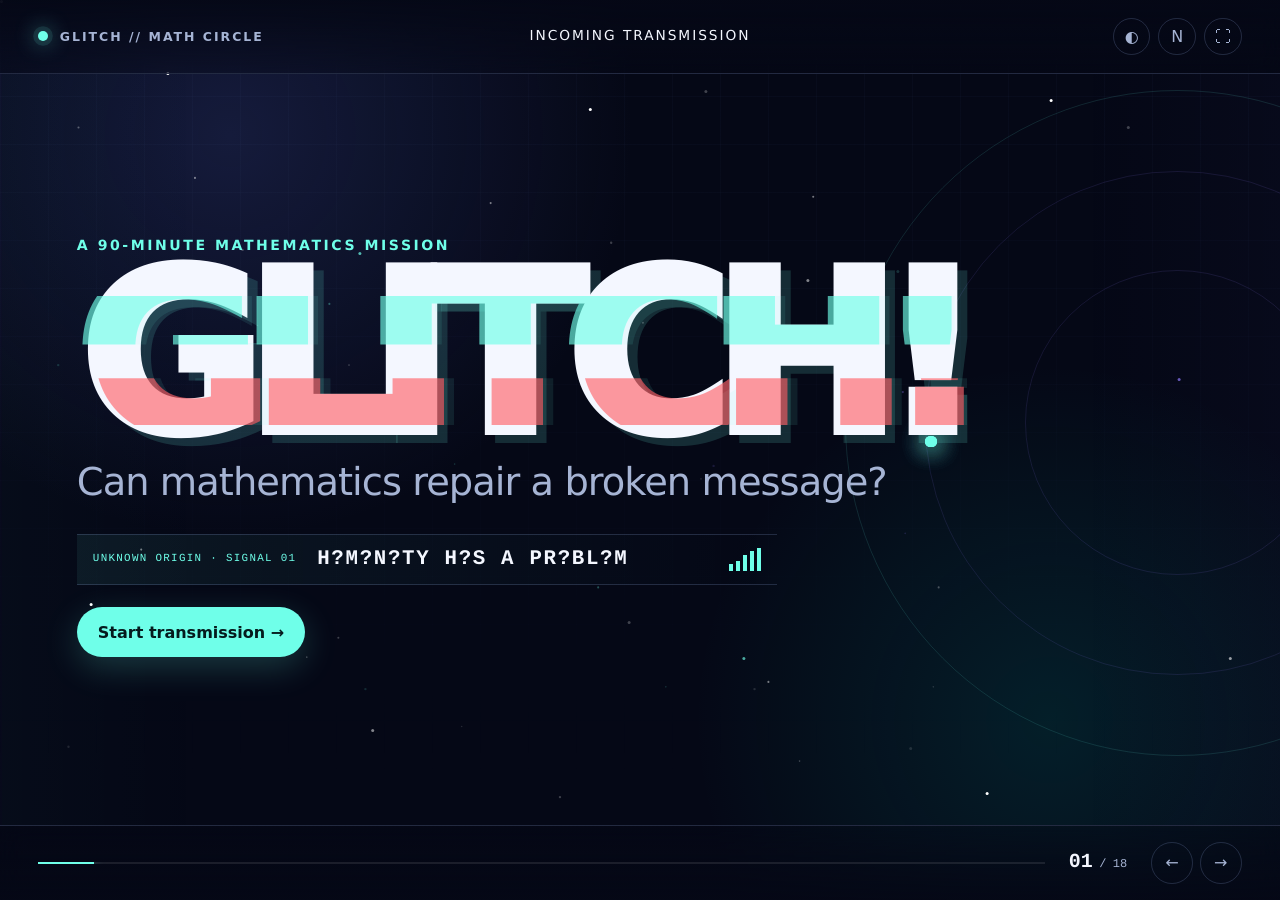
==== index.html @ 98a1bf52 "Add interactive GLITCH math circle slide deck" ====
<!doctype html>
<html lang="en">
<head>
  <meta charset="utf-8">
  <meta name="viewport" content="width=device-width, initial-scale=1, viewport-fit=cover">
  <meta name="theme-color" content="#050816">
  <title>GLITCH! — A Math Circle Mission</title>
  <link rel="stylesheet" href="styles.css">
</head>
<body data-visuals="1">
  <div class="ambient" aria-hidden="true"><span></span><span></span><span></span></div>

  <header class="deck-chrome" aria-label="Presentation controls">
    <button class="brand-mark" data-action="go-home" aria-label="Go to first slide">
      <span class="signal-dot"></span>
      <span>GLITCH // MATH CIRCLE</span>
    </button>
    <div class="chapter-label" id="chapterLabel">Incoming transmission</div>
    <div class="header-actions">
      <button class="icon-button" data-action="toggle-display-panel" title="Display controls (D)" aria-label="Toggle display controls" aria-expanded="false">◐</button>
      <button class="icon-button" data-action="toggle-notes" title="Facilitator notes (N)" aria-label="Toggle facilitator notes">N</button>
      <button class="icon-button" data-action="fullscreen" title="Fullscreen (F)" aria-label="Enter fullscreen">⛶</button>
    </div>
  </header>

  <main class="deck" id="deck">
    <section class="slide active title-slide" data-chapter="Incoming transmission" data-notes="Welcome students without naming parity or coding theory. Let the room settle, then press Start transmission. Ask: What do you notice? What do you wonder?">
      <div class="slide-inner hero-layout">
        <p class="eyebrow">A 90-minute mathematics mission</p>
        <h1 class="glitch-title" data-text="GLITCH!" aria-label="GLITCH!">GLITCH!</h1>
        <p class="hero-subtitle">Can mathematics repair a broken message?</p>
        <div class="transmission-window" aria-live="polite">
          <span class="transmission-label">UNKNOWN ORIGIN · SIGNAL 01</span>
          <strong id="heroTransmission">H?M?N?TY H?S A PR?BL?M</strong>
          <span class="signal-strength"><i></i><i></i><i></i><i></i><i></i></span>
        </div>
        <button class="primary-button" data-action="stabilize">Start transmission <span>→</span></button>
      </div>
      <div class="hero-orbit" aria-hidden="true"><i></i><i></i><i></i></div>
    </section>

    <section class="slide" data-chapter="The glitch" data-notes="Read the question slowly. Establish the rules: no retransmission, exactly one piece changes, and the receiver knows the system in advance. Take a few spontaneous ideas, but do not evaluate them yet.">
      <div class="slide-inner question-layout">
        <p class="eyebrow alarm">One piece will change</p>
        <h2>Can the receiver recover the original—without asking again?</h2>
        <div class="bit-channel" id="openingChannel" aria-label="Animated binary transmission">
          <span>1</span><span>0</span><span>1</span><span>1</span><span>0</span><span>0</span><span>1</span><span>0</span>
        </div>
        <div class="constraint-line">
          <span>No second message.</span>
          <span>Exactly one glitch.</span>
          <span>You design the rules.</span>
        </div>
      </div>
      <figure class="story-figure signal-story" aria-hidden="true"><span>📡</span><i></i><b>⚡</b><i></i><span>🛰️</span></figure>
    </section>

    <section class="slide" data-chapter="The impossible trick" data-notes="Act out the card trick live if you have physical cards. The digital board is a backup and a repeatable demo. Students may randomize the 5×5 core or build their own pattern by flipping as many core cards as they like. Then add the mysterious border, turn away, let a student flip exactly one square, and reveal.">
      <div class="slide-inner demo-layout">
        <div class="slide-copy">
          <p class="eyebrow">Impossible mind-reading</p>
          <h2>Flip one card. I’ll find it.</h2>
          <p class="lead">Randomize the pattern—or build your own by flipping any cards. Then I add a border before one final sabotage.</p>
          <div class="action-stack">
            <button class="secondary-button" data-action="parity-randomize">1 · Random pattern</button>
            <button class="secondary-button" data-action="parity-border">2 · Add my “decoration”</button>
            <button class="primary-button" data-action="parity-reveal">3 · Find the flipped card</button>
          </div>
          <p class="microcopy" id="parityStatus" aria-live="polite">Randomize—or click any of the 25 core cards to make your own pattern.</p>
        </div>
        <div class="board-shell">
          <div class="parity-grid" id="parityGrid" role="grid" aria-label="Interactive six by six card grid"></div>
          <div class="board-legend"><span><i class="legend-core"></i> chosen cards</span><span><i class="legend-check"></i> added cards</span></div>
        </div>
      </div>
    </section>

    <section class="slide" data-chapter="Steal the secret" data-notes="Give teams miniature grids and coins/cards. Start with 60 seconds of silence, then permit discussion. Do not explain the invariant. Use hints only if the room is stuck; reveal them one at a time.">
      <div class="slide-inner mission-layout">
        <p class="eyebrow mission">Team mission</p>
        <h2>You have seven minutes to steal my secret.</h2>
        <div class="mission-body">
          <div class="timer-block">
            <div class="mission-timer" id="secretTimer" data-duration="420">07:00</div>
            <div class="timer-controls">
              <button data-action="timer-toggle" data-target="secretTimer">Start / pause</button>
              <button data-action="timer-reset" data-target="secretTimer">Reset</button>
            </div>
          </div>
          <div class="mission-brief">
            <p class="silent-rule"><strong>First 60 seconds:</strong> nobody speaks.</p>
            <p>Your goal is not to perform the trick. Your goal is to explain why it must work.</p>
            <div class="hint-ladder">
              <button data-action="reveal-hint" data-hint="hint1">Hint 01</button>
              <p id="hint1" hidden>Count something that has only two possible states.</p>
              <button data-action="reveal-hint" data-hint="hint2">Hint 02</button>
              <p id="hint2" hidden>Inspect whole rows and whole columns.</p>
              <button data-action="reveal-hint" data-hint="hint3">Hint 03</button>
              <p id="hint3" hidden>What changes when exactly one card flips?</p>
            </div>
          </div>
        </div>
      </div>
    </section>

    <section class="slide" data-chapter="The reveal" data-notes="Invite a student to state the rule before revealing the name. Click the center diagram, then reveal the word PARITY. Emphasize: the extra squares looked useless, but they turned one invisible mistake into two visible alarms.">
      <div class="slide-inner reveal-layout">
        <p class="eyebrow">The intersection gives it away</p>
        <h2>One flipped square trips exactly two alarms.</h2>
        <button class="cross-diagram" data-action="pulse-cross" aria-label="Animate the bad row and column">
          <span class="cross-row"></span><span class="cross-column"></span><strong>✕</strong>
        </button>
        <div class="reveal-logic">
          <span>Every line begins <b>even</b></span>
          <span class="logic-arrow">→</span>
          <span>one flip makes one row + one column <b>odd</b></span>
          <span class="logic-arrow">→</span>
          <span>their intersection is the glitch</span>
        </div>
        <button class="name-reveal" data-action="reveal-parity"><span>Mathematicians call this…</span><strong id="parityWord">?</strong></button>
      </div>
    </section>

    <section class="slide" data-chapter="Alien rescue" data-notes="Teams should identify the odd row and column, select their intersection, and repair it. Reward explanations. After a successful repair, connect the digital result to the physical card trick—but avoid expanding into formal vocabulary yet.">
      <div class="slide-inner demo-layout alien-layout">
        <div class="slide-copy">
          <p class="eyebrow mission">Alien transmission rescue</p>
          <h2>One pixel is wrong. Repair the picture.</h2>
          <p class="lead">The pale border contains checking pixels. Select the damaged square, then attempt the repair.</p>
          <div class="action-stack horizontal-actions">
            <button class="secondary-button" data-action="alien-new">New glitch</button>
            <button class="primary-button" data-action="alien-repair">Repair selected</button>
          </div>
          <p class="microcopy" id="alienStatus" aria-live="polite">Find the line checks that have changed.</p>
          <div class="decoded-message" id="alienDecoded" hidden><span>👽</span><strong>HELLO, HUMANS.</strong></div>
        </div>
        <div class="board-shell alien-shell">
          <div class="parity-grid alien-grid" id="alienGrid" role="grid" aria-label="Corrupted alien pixel picture"></div>
          <span class="channel-stamp">CHANNEL: EARTH–? / CHECKS ACTIVE</span>
        </div>
      </div>
      <figure class="story-figure alien-story" aria-hidden="true"><span>🛸</span><i>· · ·</i><strong>👽</strong></figure>
    </section>

    <section class="slide" data-chapter="System limits" data-notes="Create two errors several times. Ask what the check information can prove. Students should discover that the method may detect something happened but cannot always identify the two original squares. The key word here is guarantee.">
      <div class="slide-inner demo-layout two-glitch-layout">
        <div class="slide-copy">
          <p class="eyebrow alarm">Twist: two glitches</p>
          <h2>Can the same system always repair both?</h2>
          <p class="lead">Corrupt two squares. Then ask the checks what they know—and what they cannot know.</p>
          <div class="action-stack horizontal-actions">
            <button class="secondary-button" data-action="double-corrupt">Corrupt two</button>
            <button class="primary-button" data-action="double-analyze">Analyze checks</button>
          </div>
          <p class="microcopy" id="doubleStatus" aria-live="polite">Run the experiment more than once.</p>
          <div class="guarantee-question">What can our method <em>guarantee</em>?</div>
        </div>
        <div class="board-shell">
          <div class="parity-grid" id="doubleGrid" role="grid" aria-label="Six by six board with two errors"></div>
        </div>
      </div>
    </section>

    <section class="slide" data-chapter="New mission" data-notes="Introduce four NASA commands. Clarify that each command may use any row of red/blue cards, and another team flips exactly one card after sending. The receiver sees only the damaged row.">
      <div class="slide-inner command-layout">
        <p class="eyebrow">NASA needs only four commands</p>
        <h2>Invent messages that survive one sabotage.</h2>
        <div class="command-signal">
          <div><span>🚀</span><strong>LAUNCH</strong><code>?????</code></div>
          <div><span>🏠</span><strong>RETURN</strong><code>?????</code></div>
          <div><span>⛽</span><strong>REFUEL</strong><code>?????</code></div>
          <div><span>🛑</span><strong>STOP</strong><code>?????</code></div>
        </div>
        <p class="command-rule"><span class="goblin">☄</span> The Chaos Goblin flips exactly one card after every send.</p>
      </div>
    </section>

    <section class="slide" data-chapter="Engineering challenge" data-notes="Give teams plenty of cards first so repetition can emerge naturally. Celebrate majority voting as a real code. Ask the Skeptic to find ambiguities. Only after a working design exists should you announce that every extra card costs money.">
      <div class="slide-inner mission-layout">
        <p class="eyebrow mission">Build a language that heals itself</p>
        <h2>The receiver must always know the intended command.</h2>
        <div class="mission-body chaos-brief">
          <div class="timer-block">
            <div class="mission-timer" id="buildTimer" data-duration="900">15:00</div>
            <div class="timer-controls">
              <button data-action="timer-toggle" data-target="buildTimer">Start / pause</button>
              <button data-action="timer-reset" data-target="buildTimer">Reset</button>
            </div>
          </div>
          <ol class="big-rules">
            <li>Create four legal messages.</li>
            <li>Let a rival flip one card.</li>
            <li>Prove the receiver can still decode.</li>
          </ol>
        </div>
        <div class="role-strip" aria-label="Suggested team roles"><span>Detective</span><span>Engineer</span><span>Skeptic</span><span>Saboteur</span><span>Spokesperson</span></div>
      </div>
      <figure class="story-figure goblin-story" aria-hidden="true"><span>☄️</span><strong>CHAOS<br>INBOUND</strong></figure>
    </section>

    <section class="slide" data-chapter="Code laboratory" data-notes="Round 2: each extra card costs $1 million. Teams enter four six-bit messages and press Stress-test. The lab tries every one-bit corruption and checks for ambiguity. Use Load a working sample only if teams need a foothold.">
      <div class="slide-inner lab-layout">
        <div class="lab-heading">
          <div><p class="eyebrow cost">Engineering round 2 · $1M per card</p><h2>Can four commands fit in six cards?</h2></div>
          <div class="length-indicator"><strong>6</strong><span>cards / message</span></div>
        </div>
        <div class="code-lab" data-length="6" data-preset="000000,111000,100110,011111">
          <div class="codebook-inputs">
            <label><span>🚀</span><input inputmode="numeric" maxlength="6" value="000000" aria-label="Launch code"></label>
            <label><span>🏠</span><input inputmode="numeric" maxlength="6" value="111000" aria-label="Return code"></label>
            <label><span>⛽</span><input inputmode="numeric" maxlength="6" value="100110" aria-label="Refuel code"></label>
            <label><span>🛑</span><input inputmode="numeric" maxlength="6" value="011111" aria-label="Stop code"></label>
          </div>
          <div class="lab-console">
            <div class="console-screen" aria-live="polite"><span class="console-kicker">CHAOS GOBLIN STRESS TEST</span><strong class="lab-result">Ready to attack every position.</strong><p class="lab-detail">Four commands × six possible flips.</p></div>
            <div class="lab-actions"><button class="secondary-button" data-action="clear-lab">Clear</button><button class="primary-button" data-action="test-lab">Stress-test all glitches</button></div>
          </div>
        </div>
      </div>
    </section>

    <section class="slide" data-chapter="Boss round" data-notes="Announce the five-card boss round as a genuine research problem. Let students use the lab, but ask for an explanation, not just a green result. Hold the reveal for at least several minutes.">
      <div class="slide-inner lab-layout boss-lab-layout">
        <div class="lab-heading">
          <div><p class="eyebrow boss">Boss round</p><h2>Can it be done with only five cards?</h2></div>
          <div class="mission-timer compact-timer" id="bossTimer" data-duration="480">08:00</div>
        </div>
        <div class="code-lab" data-length="5" data-preset="00000,11100,10011,01111">
          <div class="codebook-inputs">
            <label><span>A</span><input inputmode="numeric" maxlength="5" placeholder="?????" aria-label="Code A"></label>
            <label><span>B</span><input inputmode="numeric" maxlength="5" placeholder="?????" aria-label="Code B"></label>
            <label><span>C</span><input inputmode="numeric" maxlength="5" placeholder="?????" aria-label="Code C"></label>
            <label><span>D</span><input inputmode="numeric" maxlength="5" placeholder="?????" aria-label="Code D"></label>
          </div>
          <div class="lab-console">
            <div class="console-screen" aria-live="polite"><span class="console-kicker">FIVE-CARD CODE LAB</span><strong class="lab-result">No codebook loaded.</strong><p class="lab-detail">The Skeptic should attack every position.</p></div>
            <div class="lab-actions wrap-actions">
              <button class="secondary-button" data-action="timer-toggle" data-target="bossTimer">Start / pause</button>
              <button class="secondary-button" data-action="reveal-preset">Reveal one solution</button>
              <button class="primary-button" data-action="test-lab">Stress-test</button>
            </div>
          </div>
        </div>
      </div>
    </section>

    <section class="slide" data-chapter="Sabotage tournament" data-notes="Pair teams. Round roles: sender, goblin, receiver, skeptic. Score one point for successful decoding and one point for a valid counterexample. If a team claims its code always works, the Skeptic must test all positions.">
      <div class="slide-inner tournament-layout">
        <p class="eyebrow alarm">Sabotage tournament</p>
        <h2>Attack the code. Reward proof, not speed.</h2>
        <div class="tournament-flow">
          <div><span>1</span><strong>SEND</strong><p>Choose a legal command.</p></div>
          <i>→</i>
          <div class="danger-step"><span>2</span><strong>FLIP</strong><p>The Goblin changes one card.</p></div>
          <i>→</i>
          <div><span>3</span><strong>DECODE</strong><p>Name the intended command.</p></div>
          <i>→</i>
          <div><span>4</span><strong>CHALLENGE</strong><p>The Skeptic demands a reason.</p></div>
        </div>
        <div class="score-line"><span>+1 successful decode</span><span>+1 genuine counterexample</span><span>Switch roles each round</span></div>
      </div>
    </section>

    <section class="slide" data-chapter="Invent a distance" data-notes="Ask: Forget what the strings mean—how would you measure how far apart they are? Take suggestions before interacting. Change either string. The deck highlights exactly the positions that disagree.">
      <div class="slide-inner distance-layout">
        <p class="eyebrow">Forget what the symbols mean</p>
        <h2>How far apart are two messages?</h2>
        <div class="distance-workbench">
          <label>Message 1 <input id="distanceA" inputmode="numeric" maxlength="8" value="101101"></label>
          <div class="bit-comparison" id="bitComparison" aria-live="polite"></div>
          <label>Message 2 <input id="distanceB" inputmode="numeric" maxlength="8" value="100001"></label>
        </div>
        <div class="distance-answer"><strong id="distanceValue">2</strong><span>positions disagree</span></div>
        <button class="name-reveal distance-name" data-action="reveal-distance"><span>Mathematicians call this…</span><strong id="distanceWord">?</strong></button>
      </div>
      <figure class="story-figure distance-story" aria-hidden="true"><span>◉</span><i>× ×</i><span>◉</span></figure>
    </section>

    <section class="slide" data-chapter="Safe separation" data-notes="Reveal the three cases in order. For distance 1, a glitch can turn one legal message into another. At distance 2, one damaged word can be one step from two legal words. At distance 3, the one-flip neighborhoods no longer overlap.">
      <div class="slide-inner separation-layout">
        <p class="eyebrow">Keep legal messages far apart</p>
        <h2>To repair one mistake, we need a gap of at least three.</h2>
        <div class="distance-cases">
          <button data-action="show-distance-case" data-case="1"><span>Distance 1</span><code>00000 ↔ 10000</code><strong>one flip becomes legal</strong></button>
          <button data-action="show-distance-case" data-case="2"><span>Distance 2</span><code>00000 → 10000 ← 11000</code><strong>the middle is ambiguous</strong></button>
          <button data-action="show-distance-case" data-case="3"><span>Distance 3</span><code>00000 · · · 11100</code><strong>one-error zones stay apart</strong></button>
        </div>
        <div class="separation-rule" id="separationRule">Select a case to test the gap.</div>
      </div>
    </section>

    <section class="slide" data-chapter="A five-card code" data-notes="This is the facilitator solution from the brief. Demonstrate nearest-message decoding: type a code with at most one error, then decode. Ask students to justify why the nearest legal message is unique.">
      <div class="slide-inner decoder-layout">
        <div class="solution-codebook">
          <p class="eyebrow boss">One five-card solution</p>
          <h2>The legal messages stay three or more apart.</h2>
          <div class="solution-rows">
            <div><span>A</span><code>00000</code></div><div><span>B</span><code>11100</code></div><div><span>C</span><code>10011</code></div><div><span>D</span><code>01111</code></div>
          </div>
        </div>
        <div class="decoder-console">
          <span class="console-kicker">RECEIVED SIGNAL</span>
          <input id="decoderInput" inputmode="numeric" maxlength="5" value="10111" aria-label="Received five-bit signal">
          <button class="primary-button" data-action="decode-signal">Find nearest legal message</button>
          <div class="decode-result" id="decodeResult" aria-live="polite">Waiting to decode…</div>
        </div>
      </div>
    </section>

    <section class="slide" data-chapter="Boss level" data-notes="Do not mention binary at first. Students may click the three sensor dots on each robot to design monitoring groups. A valid design gives each robot a different nonzero pattern. Test the design, then simulate failures. Reveal the 001–111 assignment only if needed.">
      <div class="slide-inner robot-layout">
        <div class="robot-heading">
          <div><p class="eyebrow boss">Boss level · 7 robots · 3 alarms</p><h2>Can three yes/no lights identify one failed robot?</h2></div>
          <div class="alarm-bank" aria-label="Alarm lights"><i data-alarm="0"></i><i data-alarm="1"></i><i data-alarm="2"></i></div>
        </div>
        <div class="robot-designer" id="robotDesigner" aria-label="Robot monitoring group designer"></div>
        <div class="robot-actions">
          <button class="secondary-button" data-action="robot-clear">Clear</button>
          <button class="secondary-button" data-action="robot-reveal">Reveal a design</button>
          <button class="secondary-button" data-action="robot-test">Test design</button>
          <button class="primary-button" data-action="robot-fail">Simulate a failure</button>
        </div>
        <p class="microcopy robot-status" id="robotStatus" aria-live="polite">Click the three sensor dots on each robot. Give every robot a unique nonzero pattern.</p>
      </div>
      <figure class="story-figure robot-story" aria-hidden="true"><span>🤖</span><i>001 → 111</i></figure>
    </section>

    <section class="slide" data-chapter="The real-world reveal" data-notes="The QR code uses high error correction and links only to the congratulatory sentence. Scan the clean code first, then click Damage it and scan again. Performance depends on camera and display; the damaged region has been kept modest. Ask why the code contains so many apparently extra squares.">
      <div class="slide-inner qr-layout">
        <div class="qr-copy">
          <p class="eyebrow mission">Final transmission</p>
          <h2>Real messages survive real damage.</h2>
          <p class="lead">Scan it. Then damage it—and try again.</p>
          <div class="horizontal-actions">
            <button class="secondary-button" data-action="qr-restore">Restore</button>
            <button class="primary-button" data-action="qr-damage">Damage it</button>
          </div>
          <p class="qr-status" id="qrStatus">Signal integrity: 100%</p>
        </div>
        <div class="qr-frame" id="qrFrame">
          <img src="glitch-qr.svg" alt="QR code encoding a congratulatory message">
          <div class="qr-damage" aria-hidden="true"><span></span><span></span><span></span></div>
          <div class="scan-line" aria-hidden="true"></div>
        </div>
      </div>
    </section>

    <section class="slide" data-chapter="Mission complete" data-notes="Return to the opening question. Invite one sentence from several teams before revealing the closing line. Exit ticket: name one system you built, one guarantee it made, and one limitation you found.">
      <div class="slide-inner finale-layout">
        <p class="eyebrow">Mission complete</p>
        <h2>Why would anyone deliberately add extra information?</h2>
        <button class="final-reveal" data-action="final-reveal"><span id="finalBefore">Reveal the answer</span><strong id="finalAnswer" hidden>Redundancy is what makes information survive an imperfect world.</strong></button>
        <div class="exit-ticket">
          <span>Exit signal</span>
          <p>Name one <b>system</b>, one <b>guarantee</b>, and one <b>limitation</b> you discovered.</p>
        </div>
      </div>
      <figure class="story-figure world-story" aria-hidden="true"><span>🌍</span><i></i><span>📡</span></figure>
    </section>
  </main>

  <aside class="notes-panel" id="notesPanel" aria-label="Facilitator notes" hidden>
    <div><span>FACILITATOR NOTE</span><button data-action="toggle-notes" aria-label="Close notes">×</button></div>
    <p id="notesText"></p>
  </aside>

  <aside class="display-panel" id="displayPanel" aria-label="Display controls" hidden>
    <div class="display-panel-heading"><span>DISPLAY</span><button data-action="toggle-display-panel" aria-label="Close display controls">×</button></div>
    <label class="visual-density-label" for="visualDensity"><span>Figures</span><output id="visualDensityValue" for="visualDensity">Current</output></label>
    <div class="visual-density-control"><span>Fewer</span><input id="visualDensity" type="range" min="0" max="2" value="1" step="1" aria-label="Amount of optional figures"><span>More</span></div>
    <button class="projector-toggle" id="projectorToggle" data-action="toggle-projector" aria-pressed="false"><i aria-hidden="true"></i><span>Flip colors for projector</span></button>
    <button class="display-reset" data-action="reset-display">Reset to current design</button>
    <p class="display-shortcuts">Shortcuts: <kbd>D</kbd> controls · <kbd>C</kbd> flip colors</p>
  </aside>

  <footer class="deck-footer">
    <div class="progress-track"><i id="progressBar"></i></div>
    <div class="slide-count"><strong id="slideNumber">01</strong><span>/</span><span id="slideTotal">18</span></div>
    <div class="nav-controls">
      <button data-action="prev" aria-label="Previous slide">←</button>
      <button data-action="next" aria-label="Next slide">→</button>
    </div>
  </footer>

  <script src="app.js" defer></script>
</body>
</html>
---- styles.css ----
:root {
  --ink: #f4f7ff;
  --muted: #a6b4d4;
  --deep: #050816;
  --panel: rgba(12, 20, 43, 0.82);
  --panel-solid: #0d1730;
  --line: rgba(140, 166, 219, 0.22);
  --cyan: #6fffe9;
  --cyan-dark: #123e43;
  --red: #ff646b;
  --yellow: #ffd166;
  --violet: #907bff;
  --green: #6fffa1;
  --shadow: 0 24px 80px rgba(0, 0, 0, 0.38);
  --slide-pad: clamp(5.5rem, 8vh, 8rem) clamp(2.25rem, 6vw, 7.5rem) clamp(5.8rem, 8.5vh, 8.5rem);
}

* { box-sizing: border-box; }

html, body { width: 100%; height: 100%; margin: 0; }

body {
  overflow: hidden;
  color: var(--ink);
  background:
    radial-gradient(circle at 18% 15%, rgba(63, 78, 160, 0.27), transparent 31%),
    radial-gradient(circle at 82% 80%, rgba(0, 195, 180, 0.12), transparent 28%),
    var(--deep);
  font-family: Inter, ui-sans-serif, system-ui, -apple-system, BlinkMacSystemFont, "Segoe UI", sans-serif;
  text-rendering: geometricPrecision;
}

body::before {
  content: "";
  position: fixed;
  inset: 0;
  pointer-events: none;
  background-image:
    linear-gradient(rgba(124, 151, 210, 0.04) 1px, transparent 1px),
    linear-gradient(90deg, rgba(124, 151, 210, 0.04) 1px, transparent 1px);
  background-size: 48px 48px;
  mask-image: linear-gradient(to bottom, black, transparent 88%);
}

button, input { font: inherit; }
button { color: inherit; }
button:focus-visible, input:focus-visible { outline: 3px solid var(--yellow); outline-offset: 4px; }

.ambient { position: fixed; inset: 0; overflow: hidden; pointer-events: none; }
.ambient::before, .ambient::after, .ambient span {
  content: "";
  position: absolute;
  width: 3px;
  height: 3px;
  border-radius: 50%;
  background: rgba(255, 255, 255, 0.7);
  box-shadow: 13vw 8vh white, 28vw 28vh rgba(111,255,233,.7), 46vw 12vh white, 63vw 31vh rgba(255,255,255,.5), 82vw 11vh white, 92vw 42vh rgba(144,123,255,.7), 7vw 67vh white, 29vw 81vh rgba(255,255,255,.5), 58vw 73vh rgba(111,255,233,.65), 77vw 88vh white, 96vw 73vh rgba(255,255,255,.6);
  animation: drift 22s linear infinite;
}
.ambient::after { left: 6vw; top: 14vh; opacity: .46; transform: scale(.7); animation-duration: 31s; }
.ambient span:nth-child(1) { left: 20vw; top: 36vh; opacity: .25; transform: scale(.55); animation-duration: 37s; }
.ambient span:nth-child(2) { left: 42vw; top: 2vh; opacity: .24; animation-delay: -9s; }
.ambient span:nth-child(3) { left: -18vw; top: 18vh; opacity: .22; transform: scale(.8); animation-duration: 27s; }
@keyframes drift { 50% { transform: translate3d(0, -18px, 0); } }

.deck-chrome {
  position: fixed;
  z-index: 50;
  top: 0;
  left: 0;
  width: 100%;
  min-height: 4.6rem;
  display: grid;
  grid-template-columns: 1fr auto 1fr;
  align-items: center;
  padding: 0 clamp(1.4rem, 3vw, 3rem);
  border-bottom: 1px solid var(--line);
  background: linear-gradient(to bottom, rgba(5, 8, 22, .94), rgba(5, 8, 22, .38));
  backdrop-filter: blur(12px);
}

.brand-mark, .icon-button, .nav-controls button, .timer-controls button {
  border: 0;
  background: transparent;
  cursor: pointer;
}

.brand-mark {
  justify-self: start;
  display: flex;
  align-items: center;
  gap: .72rem;
  padding: .6rem 0;
  color: var(--muted);
  font-weight: 800;
  font-size: .78rem;
  letter-spacing: .16em;
}

.signal-dot {
  width: .62rem;
  height: .62rem;
  border-radius: 50%;
  background: var(--cyan);
  box-shadow: 0 0 0 .3rem rgba(111,255,233,.1), 0 0 22px var(--cyan);
  animation: signalPulse 2s ease-in-out infinite;
}
@keyframes signalPulse { 50% { opacity: .42; box-shadow: 0 0 0 .15rem rgba(111,255,233,.06), 0 0 8px var(--cyan); } }

.chapter-label {
  justify-self: center;
  color: var(--ink);
  font-size: .86rem;
  letter-spacing: .14em;
  text-transform: uppercase;
}

.header-actions { justify-self: end; display: flex; gap: .5rem; }
.icon-button {
  width: 2.35rem;
  height: 2.35rem;
  border: 1px solid var(--line);
  border-radius: 50%;
  color: var(--muted);
  transition: .2s ease;
}
.icon-button:hover { color: var(--cyan); border-color: var(--cyan); }

.deck { position: relative; width: 100%; height: 100%; }

.slide {
  position: absolute;
  inset: 0;
  overflow: hidden;
  opacity: 0;
  visibility: hidden;
  transform: translateX(4%);
  transition: opacity .45s ease, transform .55s cubic-bezier(.22,.72,.21,1), visibility .45s;
  pointer-events: none;
}
.slide::after {
  content: "";
  position: absolute;
  inset: 4.65rem 0 4.7rem;
  pointer-events: none;
  border-left: 2px solid transparent;
  background: linear-gradient(90deg, rgba(111,255,233,.02), transparent 16%, transparent 84%, rgba(144,123,255,.025));
}
.slide.active { opacity: 1; visibility: visible; transform: translateX(0); pointer-events: auto; }
.slide.was-active { transform: translateX(-4%); }

.slide-inner {
  position: relative;
  z-index: 2;
  width: 100%;
  height: 100%;
  padding: var(--slide-pad);
}

.eyebrow {
  margin: 0 0 1rem;
  color: var(--cyan);
  font-size: clamp(.82rem, 1.1vw, 1.05rem);
  font-weight: 900;
  letter-spacing: .18em;
  text-transform: uppercase;
}
.eyebrow.alarm { color: var(--red); }
.eyebrow.mission { color: var(--green); }
.eyebrow.cost { color: var(--yellow); }
.eyebrow.boss { color: var(--violet); }

h1, h2, p { margin-top: 0; }
h2 {
  margin-bottom: 1.2rem;
  max-width: 1050px;
  font-size: clamp(2.25rem, 4.1vw, 5rem);
  line-height: .98;
  letter-spacing: -.045em;
  text-wrap: balance;
}
.lead {
  max-width: 620px;
  color: var(--muted);
  font-size: clamp(1.12rem, 1.75vw, 1.6rem);
  line-height: 1.45;
}

.primary-button, .secondary-button, .name-reveal, .final-reveal {
  border-radius: 999px;
  border: 1px solid transparent;
  padding: .9rem 1.25rem;
  font-weight: 900;
  cursor: pointer;
  transition: transform .2s ease, box-shadow .2s ease, border-color .2s ease, background .2s ease;
}
.primary-button {
  color: #051b1d;
  background: var(--cyan);
  box-shadow: 0 10px 35px rgba(111,255,233,.2);
}
.primary-button:hover { transform: translateY(-2px); box-shadow: 0 14px 44px rgba(111,255,233,.3); }
.secondary-button { color: var(--ink); border-color: var(--line); background: rgba(255,255,255,.035); }
.secondary-button:hover { border-color: var(--cyan); color: var(--cyan); }
.horizontal-actions { display: flex; gap: .65rem; flex-wrap: wrap; }

/* Title */
.hero-layout { display: flex; flex-direction: column; justify-content: center; align-items: flex-start; max-width: 1350px; margin: auto; }
.hero-layout .eyebrow { margin-bottom: 1.4rem; }
.glitch-title {
  position: relative;
  margin: 0;
  font-size: clamp(6rem, 18vw, 14rem);
  line-height: .72;
  letter-spacing: -.085em;
  font-weight: 950;
  color: var(--ink);
  text-shadow: .045em .035em 0 rgba(111,255,233,.15);
}
.glitch-title::before, .glitch-title::after {
  content: attr(data-text);
  position: absolute;
  inset: 0;
  pointer-events: none;
  opacity: .65;
}
.glitch-title::before { color: var(--cyan); clip-path: inset(12% 0 58% 0); transform: translateX(-.025em); animation: glitchA 4.4s steps(1) infinite; }
.glitch-title::after { color: var(--red); clip-path: inset(63% 0 8% 0); transform: translateX(.03em); animation: glitchB 3.9s steps(1) infinite; }
@keyframes glitchA { 0%, 88%, 100% { transform: translateX(-.025em); } 90% { transform: translateX(.045em); } 92% { transform: translateX(-.055em); } }
@keyframes glitchB { 0%, 85%, 100% { transform: translateX(.03em); } 87% { transform: translateX(-.04em); } 89% { transform: translateX(.06em); } }
.hero-subtitle { margin: 1.4rem 0 1.8rem; color: var(--muted); font-size: clamp(1.55rem, 3vw, 2.8rem); letter-spacing: -.025em; }
.transmission-window {
  width: min(700px, 80vw);
  display: grid;
  grid-template-columns: auto 1fr auto;
  align-items: center;
  gap: 1.3rem;
  padding: .8rem 1rem;
  margin-bottom: 1.4rem;
  border-block: 1px solid var(--line);
  background: linear-gradient(90deg, rgba(111,255,233,.065), transparent);
}
.transmission-label { color: var(--cyan); font-family: ui-monospace, SFMono-Regular, Menlo, monospace; font-size: .68rem; letter-spacing: .12em; }
.transmission-window strong { font-family: ui-monospace, SFMono-Regular, Menlo, monospace; font-size: clamp(.9rem, 1.7vw, 1.3rem); letter-spacing: .08em; }
.signal-strength { display: flex; align-items: end; gap: 3px; height: 1.4rem; }
.signal-strength i { display: block; width: 4px; background: var(--cyan); animation: bars 1.1s ease-in-out infinite alternate; }
.signal-strength i:nth-child(1) { height: 28%; }.signal-strength i:nth-child(2) { height: 45%; animation-delay: -.2s; }.signal-strength i:nth-child(3) { height: 68%; animation-delay: -.4s; }.signal-strength i:nth-child(4) { height: 87%; animation-delay: -.6s; }.signal-strength i:nth-child(5) { height: 100%; animation-delay: -.8s; }
@keyframes bars { to { opacity: .25; transform: scaleY(.55); transform-origin: bottom; } }
.hero-orbit { position: absolute; z-index: 1; right: -18vw; top: 10vh; width: min(52vw, 760px); aspect-ratio: 1; border: 1px solid rgba(111,255,233,.12); border-radius: 50%; }
.hero-orbit::before, .hero-orbit::after { content: ""; position: absolute; inset: 12%; border: 1px solid rgba(144,123,255,.12); border-radius: 50%; }.hero-orbit::after { inset: 27%; }
.hero-orbit i { position: absolute; width: .7rem; height: .7rem; background: var(--cyan); border-radius: 50%; left: 12%; top: 52%; box-shadow: 0 0 24px var(--cyan); }

/* Opening question */
.question-layout { display: flex; flex-direction: column; justify-content: center; align-items: center; text-align: center; }
.question-layout h2 { max-width: 1200px; }
.bit-channel { display: flex; gap: clamp(.3rem, 1vw, 1rem); margin: 3vh 0; }
.bit-channel span {
  display: grid;
  place-items: center;
  width: clamp(2.7rem, 5.8vw, 5.5rem);
  aspect-ratio: 1;
  border: 1px solid var(--line);
  color: var(--cyan);
  background: rgba(111,255,233,.045);
  font: 800 clamp(1.6rem, 3vw, 3rem)/1 ui-monospace, SFMono-Regular, Menlo, monospace;
  transition: .2s ease;
}
.bit-channel span.glitched { color: #071018; background: var(--red); border-color: var(--red); transform: translateY(-8px) rotate(3deg); box-shadow: 0 0 35px rgba(255,100,107,.35); }
.constraint-line { display: flex; justify-content: center; gap: clamp(1rem, 4vw, 4rem); color: var(--muted); font-weight: 750; font-size: clamp(.95rem, 1.4vw, 1.25rem); }
.constraint-line span::before { content: "◆"; margin-right: .55rem; color: var(--red); font-size: .72em; }

/* Board/demo */
.demo-layout { display: grid; grid-template-columns: minmax(320px, .82fr) minmax(420px, 1.18fr); gap: clamp(2.5rem, 6vw, 7rem); align-items: center; }
.slide-copy h2 { font-size: clamp(2.5rem, 4.7vw, 5.4rem); }
.action-stack { display: flex; flex-direction: column; align-items: flex-start; gap: .6rem; margin: 1.6rem 0 1rem; }
.action-stack.horizontal-actions { flex-direction: row; }
.microcopy { min-height: 2.2em; color: var(--cyan); font: 700 clamp(.86rem, 1.2vw, 1rem)/1.45 ui-monospace, SFMono-Regular, Menlo, monospace; }
.board-shell {
  position: relative;
  justify-self: center;
  padding: clamp(1rem, 2vw, 1.6rem);
  border: 1px solid rgba(111,255,233,.22);
  background: linear-gradient(145deg, rgba(18, 35, 71, .94), rgba(5, 9, 25, .92));
  box-shadow: var(--shadow), inset 0 0 50px rgba(111,255,233,.035);
}
.board-shell::before { content: ""; position: absolute; inset: .55rem; border: 1px solid rgba(255,255,255,.055); pointer-events: none; }
.parity-grid {
  position: relative;
  z-index: 1;
  display: grid;
  grid-template-columns: repeat(6, 1fr);
  gap: clamp(.3rem, .7vw, .66rem);
  width: min(56vh, 43vw, 600px);
  aspect-ratio: 1;
}
.grid-cell {
  border: 1px solid rgba(255,255,255,.14);
  border-radius: 10%;
  cursor: pointer;
  background: #dce9ff;
  box-shadow: 0 7px 14px rgba(0,0,0,.24), inset 0 0 0 2px rgba(255,255,255,.06);
  transition: transform .22s ease, background .22s ease, opacity .22s ease, box-shadow .22s ease, border-color .22s ease;
}
.grid-cell.black { background: #07101f; }
.grid-cell.check { border-color: rgba(111,255,233,.55); box-shadow: 0 0 0 2px rgba(111,255,233,.08), 0 7px 14px rgba(0,0,0,.24); }
.grid-cell.hidden-check { opacity: .08; cursor: default; transform: scale(.72); }
.grid-cell:hover:not(.hidden-check) { transform: translateY(-3px); border-color: var(--cyan); }
.grid-cell.flipped { animation: cardFlip .5s ease; }
.grid-cell.suspect-row, .grid-cell.suspect-col { box-shadow: inset 0 0 0 3px var(--yellow); }
.grid-cell.culprit, .grid-cell.candidate { transform: scale(.9); border-color: var(--red); box-shadow: 0 0 0 4px rgba(255,100,107,.18), 0 0 30px rgba(255,100,107,.48); }
.grid-cell.selected { border-color: var(--violet); box-shadow: 0 0 0 4px rgba(144,123,255,.24), 0 0 26px rgba(144,123,255,.35); }
@keyframes cardFlip { 50% { transform: rotateY(90deg) scale(.88); } }
.board-legend { position: absolute; left: 105%; top: 10%; display: flex; flex-direction: column; gap: .6rem; width: 9rem; color: var(--muted); font-size: .74rem; }
.board-legend span { display: flex; gap: .4rem; align-items: center; }.board-legend i { width: .7rem; height: .7rem; border-radius: 2px; background: rgba(255,255,255,.14); }.board-legend .legend-check { border: 1px solid var(--cyan); background: rgba(111,255,233,.12); }

/* Mission */
.mission-layout { display: flex; flex-direction: column; justify-content: center; }
.mission-layout h2 { max-width: 1180px; }
.mission-body { display: grid; grid-template-columns: .76fr 1.24fr; gap: clamp(2.5rem, 6vw, 7rem); align-items: center; margin-top: 3vh; }
.mission-timer { font: 900 clamp(4.6rem, 10vw, 9.5rem)/.8 ui-monospace, SFMono-Regular, Menlo, monospace; letter-spacing: -.08em; color: var(--yellow); text-shadow: 0 0 36px rgba(255,209,102,.15); }
.mission-timer.running { color: var(--cyan); }
.mission-timer.expired { color: var(--red); animation: expired 1s ease-in-out infinite; }
@keyframes expired { 50% { opacity: .45; } }
.timer-controls { display: flex; gap: .4rem; margin-top: 1.3rem; }
.timer-controls button { padding: .55rem .75rem; border: 1px solid var(--line); border-radius: 999px; color: var(--muted); cursor: pointer; }
.mission-brief { max-width: 710px; color: var(--ink); font-size: clamp(1.2rem, 2.2vw, 2rem); line-height: 1.45; }
.silent-rule { padding-left: 1rem; border-left: 4px solid var(--red); color: var(--muted); }
.silent-rule strong { color: var(--ink); }
.hint-ladder { display: grid; grid-template-columns: auto 1fr; gap: .5rem .9rem; align-items: center; margin-top: 1.5rem; }
.hint-ladder button { padding: .55rem .8rem; border: 1px solid var(--line); color: var(--cyan); background: rgba(111,255,233,.04); cursor: pointer; }
.hint-ladder p { margin: 0; font-size: .75em; color: var(--muted); }

/* Reveal */
.reveal-layout { display: flex; flex-direction: column; align-items: center; justify-content: center; text-align: center; }
.reveal-layout h2 { max-width: 1200px; }
.cross-diagram { position: relative; width: clamp(9rem, 18vh, 14rem); aspect-ratio: 1; margin: 1.2rem 0; border: 0; background: transparent; cursor: pointer; }
.cross-diagram span { position: absolute; left: 50%; top: 50%; background: rgba(255,209,102,.18); border: 1px solid rgba(255,209,102,.55); transform: translate(-50%, -50%); }
.cross-row { width: 230%; height: 28%; }.cross-column { width: 28%; height: 230%; }
.cross-diagram strong { position: absolute; inset: 0; display: grid; place-items: center; border-radius: 18%; color: var(--red); background: #111b34; border: 3px solid var(--red); font-size: 3rem; box-shadow: 0 0 44px rgba(255,100,107,.34); z-index: 2; }
.cross-diagram.pulse span { animation: crossPulse .8s ease 2; }
@keyframes crossPulse { 50% { background: rgba(255,209,102,.58); box-shadow: 0 0 35px rgba(255,209,102,.28); } }
.reveal-logic { display: flex; gap: 1rem; align-items: center; color: var(--muted); font-size: clamp(.9rem, 1.4vw, 1.18rem); }.reveal-logic b { color: var(--ink); }.logic-arrow { color: var(--cyan); }
.name-reveal { display: inline-flex; align-items: center; gap: 1rem; margin-top: 1.4rem; border-color: var(--line); background: rgba(255,255,255,.035); }
.name-reveal strong { min-width: 7rem; color: var(--yellow); font-size: 1.25em; letter-spacing: .05em; }.name-reveal.revealed { border-color: var(--yellow); }

/* Alien */
.alien-grid .grid-cell.core.black { background: var(--cyan); box-shadow: 0 0 18px rgba(111,255,233,.28); }
.alien-grid .grid-cell.check { opacity: .6; }
.alien-shell { transform: rotate(.45deg); }
.channel-stamp { display: block; margin-top: 1rem; color: var(--cyan); font: 700 .7rem/1 ui-monospace, monospace; letter-spacing: .1em; }
.decoded-message { align-items: center; gap: 1rem; margin-top: 1.2rem; color: var(--green); font: 850 1.2rem/1 ui-monospace, monospace; }.decoded-message:not([hidden]) { display: flex; }.decoded-message span { font-size: 2.2rem; }
.guarantee-question { margin-top: 1.5rem; font-size: clamp(1.3rem, 2vw, 1.8rem); font-weight: 850; }.guarantee-question em { color: var(--yellow); font-style: normal; }

/* Commands */
.command-layout { display: flex; flex-direction: column; justify-content: center; align-items: center; text-align: center; }
.command-layout h2 { max-width: 1100px; }
.command-signal { display: grid; grid-template-columns: repeat(4, 1fr); gap: clamp(.7rem, 2vw, 1.7rem); width: min(1200px, 90vw); margin: 3vh 0; }
.command-signal div { position: relative; padding: 1.2rem .8rem; border-block: 1px solid var(--line); background: linear-gradient(180deg, rgba(255,255,255,.04), transparent); }
.command-signal span { display: block; font-size: clamp(2.8rem, 5vw, 5rem); filter: drop-shadow(0 12px 20px rgba(0,0,0,.3)); }
.command-signal strong { display: block; margin: .65rem 0; font-size: clamp(1rem, 1.8vw, 1.45rem); letter-spacing: .1em; }
.command-signal code { color: var(--cyan); font-size: clamp(1rem, 2vw, 1.65rem); letter-spacing: .2em; }
.command-rule { display: flex; align-items: center; gap: .8rem; color: var(--muted); font-size: clamp(1.05rem, 1.8vw, 1.5rem); }.goblin { display: grid; place-items: center; width: 2.6rem; height: 2.6rem; border-radius: 50%; color: var(--red); border: 1px solid var(--red); }
.chaos-brief { grid-template-columns: .8fr 1.2fr; }
.big-rules { margin: 0; padding-left: 1.3em; font-size: clamp(1.3rem, 2.5vw, 2.15rem); line-height: 1.6; }.big-rules li::marker { color: var(--cyan); font-weight: 900; }
.role-strip { display: flex; justify-content: space-between; gap: 1rem; margin-top: 5vh; padding-top: 1.2rem; border-top: 1px solid var(--line); color: var(--muted); text-transform: uppercase; letter-spacing: .1em; font-size: clamp(.65rem, 1vw, .85rem); }.role-strip span:nth-child(3) { color: var(--yellow); }

/* Code lab */
.lab-layout { display: flex; flex-direction: column; justify-content: center; }
.lab-heading { display: flex; justify-content: space-between; align-items: end; gap: 2rem; }
.lab-heading h2 { margin-bottom: 0; }
.length-indicator { display: flex; align-items: center; gap: .8rem; padding-left: 1.2rem; border-left: 1px solid var(--line); }.length-indicator strong { color: var(--yellow); font: 900 clamp(3rem, 5vw, 5rem)/.8 ui-monospace, monospace; }.length-indicator span { width: 5rem; color: var(--muted); font-size: .8rem; text-transform: uppercase; letter-spacing: .08em; }
.code-lab { display: grid; grid-template-columns: .9fr 1.1fr; gap: clamp(2rem, 5vw, 6rem); margin-top: clamp(1.8rem, 5vh, 4rem); align-items: center; }
.codebook-inputs { display: grid; gap: .7rem; }
.codebook-inputs label { display: grid; grid-template-columns: 4rem 1fr; align-items: center; border-bottom: 1px solid var(--line); }.codebook-inputs span { font-size: clamp(1.5rem, 2.5vw, 2.2rem); font-weight: 900; }
.codebook-inputs input, .decoder-console input, .distance-workbench input {
  width: 100%;
  border: 0;
  color: var(--ink);
  background: transparent;
  font: 800 clamp(1.7rem, 3.8vw, 3.8rem)/1.35 ui-monospace, SFMono-Regular, Menlo, monospace;
  letter-spacing: .18em;
}
.console-screen { min-height: 13rem; display: flex; flex-direction: column; justify-content: center; padding: 1.6rem; border: 1px solid rgba(111,255,233,.22); background: var(--panel); box-shadow: inset 0 0 35px rgba(111,255,233,.025); }
.console-kicker { color: var(--cyan); font: 800 .7rem/1 ui-monospace, monospace; letter-spacing: .14em; }
.lab-result { display: block; margin: 1.2rem 0 .55rem; font-size: clamp(1.5rem, 2.4vw, 2.1rem); }.lab-detail { margin: 0; color: var(--muted); line-height: 1.45; }
.code-lab.pass .console-screen { border-color: var(--green); }.code-lab.pass .lab-result { color: var(--green); }.code-lab.fail .console-screen { border-color: var(--red); }.code-lab.fail .lab-result { color: var(--red); }
.lab-actions { display: flex; justify-content: flex-end; gap: .7rem; margin-top: .8rem; }.wrap-actions { flex-wrap: wrap; }
.compact-timer { font-size: clamp(3rem, 5vw, 5rem); }

/* Tournament */
.tournament-layout { display: flex; flex-direction: column; justify-content: center; align-items: center; text-align: center; }
.tournament-flow { display: grid; grid-template-columns: 1fr auto 1fr auto 1fr auto 1fr; gap: clamp(.5rem, 1.3vw, 1.3rem); align-items: center; width: min(1350px, 94vw); margin: 4vh 0; }
.tournament-flow div { min-height: 12rem; padding: 1rem; border-top: 3px solid var(--cyan); background: linear-gradient(180deg, rgba(111,255,233,.06), transparent); }.tournament-flow .danger-step { border-color: var(--red); background: linear-gradient(180deg, rgba(255,100,107,.1), transparent); }
.tournament-flow div > span { display: grid; place-items: center; width: 2rem; height: 2rem; margin: 0 auto 1rem; border-radius: 50%; background: var(--ink); color: var(--deep); font-weight: 950; }
.tournament-flow strong { font-size: clamp(1.05rem, 1.8vw, 1.5rem); letter-spacing: .12em; }.tournament-flow p { margin-top: .7rem; color: var(--muted); line-height: 1.4; }.tournament-flow i { color: var(--cyan); font-style: normal; font-size: 1.7rem; }
.score-line { display: flex; gap: 2rem; color: var(--muted); }.score-line span::before { content: "+"; margin-right: .4rem; color: var(--yellow); }

/* Distance */
.distance-layout { display: flex; flex-direction: column; align-items: center; justify-content: center; text-align: center; }
.distance-workbench { display: grid; grid-template-columns: 1fr auto 1fr; align-items: end; gap: clamp(1rem, 3vw, 3rem); margin-top: 2vh; }
.distance-workbench label { display: grid; gap: .7rem; text-align: left; color: var(--muted); font-size: .85rem; text-transform: uppercase; letter-spacing: .1em; }.distance-workbench input { width: min(30vw, 420px); padding: .35rem 0; border-bottom: 1px solid var(--line); text-align: center; }
.bit-comparison { display: flex; align-items: end; gap: .22rem; min-width: 10rem; height: 4.8rem; padding-bottom: .65rem; border-bottom: 1px solid var(--line); }
.bit-comparison i { display: block; flex: 1; min-width: .65rem; height: .35rem; background: rgba(255,255,255,.13); }.bit-comparison i.diff { height: 3.3rem; background: var(--red); box-shadow: 0 0 17px rgba(255,100,107,.25); }
.distance-answer { display: flex; align-items: baseline; gap: 1rem; margin-top: 2.6rem; }.distance-answer strong { color: var(--red); font: 900 clamp(4rem, 8vw, 7rem)/.8 ui-monospace, monospace; }.distance-answer span { color: var(--muted); font-size: clamp(1.2rem, 2vw, 1.8rem); }
.distance-name { margin-top: 1.2rem; }

/* Separation */
.separation-layout { display: flex; flex-direction: column; justify-content: center; }.separation-layout h2 { max-width: 1200px; }
.distance-cases { display: grid; grid-template-columns: repeat(3, 1fr); gap: clamp(.8rem, 2vw, 2rem); margin-top: 3vh; }
.distance-cases button { min-height: 13rem; padding: 1.2rem; border: 1px solid var(--line); color: var(--ink); background: rgba(255,255,255,.025); cursor: pointer; text-align: left; transition: .2s ease; }
.distance-cases button:hover, .distance-cases button.active { border-color: var(--cyan); transform: translateY(-4px); }.distance-cases button.active[data-case="1"], .distance-cases button.active[data-case="2"] { border-color: var(--red); }
.distance-cases span { color: var(--cyan); font-weight: 900; letter-spacing: .09em; text-transform: uppercase; }.distance-cases code { display: block; margin: 2rem 0 1rem; color: var(--ink); font-size: clamp(1rem, 1.6vw, 1.3rem); }.distance-cases strong { color: var(--muted); font-weight: 650; }
.separation-rule { margin-top: 2rem; min-height: 2em; color: var(--yellow); font-size: clamp(1.2rem, 2vw, 1.75rem); font-weight: 800; }

/* Decoder */
.decoder-layout { display: grid; grid-template-columns: 1.1fr .9fr; gap: clamp(3rem, 7vw, 8rem); align-items: center; }
.solution-codebook h2 { font-size: clamp(2.4rem, 4.4vw, 4.9rem); }
.solution-rows { display: grid; grid-template-columns: repeat(2, 1fr); gap: .7rem 2rem; margin-top: 2.3rem; }.solution-rows div { display: flex; align-items: center; gap: 1rem; padding-block: .7rem; border-bottom: 1px solid var(--line); }.solution-rows span { display: grid; place-items: center; width: 2.2rem; height: 2.2rem; border-radius: 50%; color: var(--deep); background: var(--cyan); font-weight: 950; }.solution-rows code { font-size: clamp(1.2rem, 2.2vw, 1.8rem); letter-spacing: .15em; }
.decoder-console { padding: clamp(1.3rem, 3vw, 2.5rem); border: 1px solid rgba(111,255,233,.22); background: var(--panel); box-shadow: var(--shadow); }.decoder-console input { margin: 1.5rem 0; padding-block: .6rem; border-bottom: 1px solid var(--line); text-align: center; }.decoder-console .primary-button { width: 100%; }.decode-result { min-height: 5rem; margin-top: 1.2rem; padding-top: 1rem; border-top: 1px solid var(--line); color: var(--muted); line-height: 1.45; }.decode-result strong { color: var(--green); font-size: 1.4rem; }

/* Robots */
.robot-layout { display: flex; flex-direction: column; justify-content: center; }
.robot-heading { display: flex; justify-content: space-between; align-items: center; gap: 2rem; }.robot-heading h2 { margin-bottom: 0; font-size: clamp(2.35rem, 4.2vw, 4.8rem); }
.alarm-bank { display: flex; gap: .8rem; }.alarm-bank i { width: clamp(2.7rem, 4vw, 4rem); aspect-ratio: 1; border-radius: 50%; background: #11182a; border: 3px solid rgba(255,255,255,.12); box-shadow: inset 0 0 20px rgba(0,0,0,.8); transition: .25s ease; }.alarm-bank i:nth-child(1).on { background: var(--red); border-color: #ffaaa8; box-shadow: 0 0 32px rgba(255,100,107,.68); }.alarm-bank i:nth-child(2).on { background: var(--yellow); border-color: #fff1b4; box-shadow: 0 0 32px rgba(255,209,102,.62); }.alarm-bank i:nth-child(3).on { background: var(--cyan); border-color: #d5fff7; box-shadow: 0 0 32px rgba(111,255,233,.62); }
.robot-designer { display: grid; grid-template-columns: repeat(7, 1fr); gap: clamp(.45rem, 1.2vw, 1.1rem); margin: 4vh 0 2.5vh; }
.robot-card { position: relative; padding: .8rem .45rem 1rem; border-top: 2px solid var(--line); text-align: center; background: linear-gradient(180deg, rgba(255,255,255,.045), transparent); transition: .2s ease; }.robot-card.failed { border-color: var(--red); background: linear-gradient(180deg, rgba(255,100,107,.15), transparent); transform: translateY(-6px); }.robot-face { font-size: clamp(2.4rem, 4vw, 4rem); filter: grayscale(.2); }.robot-card strong { display: block; margin: .35rem 0 .7rem; font-size: .85rem; letter-spacing: .1em; color: var(--muted); }.sensor-dots { display: flex; justify-content: center; gap: .35rem; }.sensor-dots button { width: clamp(1.25rem, 2vw, 1.8rem); aspect-ratio: 1; border: 1px solid rgba(255,255,255,.2); border-radius: 50%; background: #11182a; cursor: pointer; }.sensor-dots button:nth-child(1).on { background: var(--red); }.sensor-dots button:nth-child(2).on { background: var(--yellow); }.sensor-dots button:nth-child(3).on { background: var(--cyan); }
.robot-actions { display: flex; gap: .7rem; justify-content: center; flex-wrap: wrap; }.robot-status { text-align: center; margin-top: 1rem; }

/* QR */
.qr-layout { display: grid; grid-template-columns: .85fr 1.15fr; gap: clamp(3rem, 8vw, 9rem); align-items: center; max-width: 1400px; margin: auto; }
.qr-copy h2 { font-size: clamp(2.7rem, 5.2vw, 6rem); }
.qr-status { margin-top: 1.2rem; color: var(--green); font: 800 .9rem/1 ui-monospace, monospace; }
.qr-frame { position: relative; justify-self: center; width: min(58vh, 42vw, 610px); aspect-ratio: 1; padding: 1.4rem; background: white; box-shadow: 0 30px 90px rgba(0,0,0,.45), 0 0 0 .75rem rgba(255,255,255,.06); overflow: hidden; }
.qr-frame img { display: block; width: 100%; height: 100%; }
.scan-line { display: none; }
.qr-damage { display: none; position: absolute; inset: 1.4rem; z-index: 3; pointer-events: none; }.qr-frame.damaged .qr-damage { display: block; }
.qr-damage span { position: absolute; display: block; background: #e7e7e7; box-shadow: 0 0 0 2px rgba(0,0,0,.06); transform: rotate(-6deg); }.qr-damage span:nth-child(1) { width: 18%; height: 14%; left: 61%; top: 62%; }.qr-damage span:nth-child(2) { width: 10%; height: 19%; left: 28%; top: 29%; transform: rotate(7deg); }.qr-damage span:nth-child(3) { width: 12%; height: 8%; left: 47%; top: 12%; transform: rotate(2deg); }

/* Finale */
.finale-layout { display: flex; flex-direction: column; align-items: center; justify-content: center; text-align: center; }
.finale-layout h2 { max-width: 1200px; }
.final-reveal { max-width: 1100px; min-height: 8rem; display: grid; place-items: center; margin: 3vh 0; padding: 1.4rem 2rem; border-color: var(--line); background: rgba(255,255,255,.035); }
.final-reveal span { color: var(--cyan); }.final-reveal strong { font-size: clamp(1.8rem, 3.8vw, 3.8rem); line-height: 1.15; color: var(--yellow); }
.exit-ticket { display: flex; align-items: center; gap: 1.3rem; max-width: 920px; padding-top: 1.3rem; border-top: 1px solid var(--line); color: var(--muted); text-align: left; }.exit-ticket > span { color: var(--cyan); font: 800 .72rem/1 ui-monospace, monospace; letter-spacing: .12em; white-space: nowrap; }.exit-ticket p { margin: 0; font-size: clamp(1rem, 1.7vw, 1.35rem); }.exit-ticket b { color: var(--ink); }

/* Footer and notes */
.deck-footer {
  position: fixed;
  z-index: 50;
  left: 0;
  bottom: 0;
  width: 100%;
  min-height: 4.7rem;
  display: grid;
  grid-template-columns: 1fr auto auto;
  align-items: center;
  gap: 1.5rem;
  padding: 0 clamp(1.4rem, 3vw, 3rem);
  border-top: 1px solid var(--line);
  background: linear-gradient(to top, rgba(5, 8, 22, .95), rgba(5, 8, 22, .38));
  backdrop-filter: blur(12px);
}
.progress-track { height: 2px; background: rgba(255,255,255,.09); overflow: hidden; }.progress-track i { display: block; width: 5.26%; height: 100%; background: var(--cyan); box-shadow: 0 0 12px var(--cyan); transition: width .4s ease; }
.slide-count { display: flex; align-items: baseline; gap: .4rem; color: var(--muted); font-family: ui-monospace, monospace; }.slide-count strong { color: var(--ink); font-size: 1.25rem; }.slide-count span { font-size: .75rem; }
.nav-controls { display: flex; gap: .45rem; }.nav-controls button { display: grid; place-items: center; width: 2.6rem; height: 2.6rem; border: 1px solid var(--line); border-radius: 50%; color: var(--muted); cursor: pointer; }.nav-controls button:hover { color: var(--cyan); border-color: var(--cyan); }
.notes-panel { position: fixed; z-index: 80; right: 1rem; bottom: 5.7rem; width: min(520px, calc(100vw - 2rem)); padding: 1.2rem; border: 1px solid rgba(255,209,102,.36); background: rgba(9, 14, 29, .98); box-shadow: var(--shadow); }
.notes-panel > div { display: flex; justify-content: space-between; align-items: center; }.notes-panel span { color: var(--yellow); font: 850 .72rem/1 ui-monospace, monospace; letter-spacing: .13em; }.notes-panel button { border: 0; background: transparent; color: var(--muted); font-size: 1.6rem; cursor: pointer; }.notes-panel p { margin: 1rem 0 0; color: #d4ddf2; font-size: .98rem; line-height: 1.55; }

/* Display controls */
.display-panel {
  position: fixed;
  z-index: 90;
  top: 5.5rem;
  right: 1rem;
  width: min(380px, calc(100vw - 2rem));
  padding: 1.15rem;
  border: 1px solid rgba(111,255,233,.35);
  background: rgba(9, 14, 29, .98);
  box-shadow: var(--shadow);
}
.display-panel[hidden] { display: none; }
.display-panel-heading, .visual-density-label { display: flex; align-items: center; justify-content: space-between; }
.display-panel-heading { padding-bottom: .9rem; border-bottom: 1px solid var(--line); }
.display-panel-heading > span { color: var(--cyan); font: 850 .72rem/1 ui-monospace, monospace; letter-spacing: .14em; }
.display-panel-heading button { border: 0; background: transparent; color: var(--muted); font-size: 1.6rem; cursor: pointer; }
.visual-density-label { margin-top: 1.15rem; font-weight: 850; }
.visual-density-label output { color: var(--cyan); font: 800 .78rem/1 ui-monospace, monospace; text-transform: uppercase; letter-spacing: .08em; }
.visual-density-control { display: grid; grid-template-columns: auto 1fr auto; gap: .75rem; align-items: center; margin: .75rem 0 1rem; color: var(--muted); font-size: .72rem; text-transform: uppercase; letter-spacing: .08em; }
.visual-density-control input { width: 100%; accent-color: var(--cyan); cursor: pointer; }
.projector-toggle, .display-reset { width: 100%; border: 1px solid var(--line); color: var(--ink); background: rgba(255,255,255,.035); cursor: pointer; }
.projector-toggle { display: flex; align-items: center; gap: .75rem; padding: .8rem; font-weight: 800; text-align: left; }
.projector-toggle i { width: 1.3rem; height: 1.3rem; flex: 0 0 auto; border: 2px solid var(--ink); border-radius: 50%; background: linear-gradient(90deg, var(--ink) 50%, var(--deep) 50%); }
.projector-toggle[aria-pressed="true"] { border-color: var(--cyan); color: var(--cyan); }
.display-reset { margin-top: .55rem; padding: .65rem; color: var(--muted); font-size: .8rem; }
.display-shortcuts { margin: .8rem 0 0; color: var(--muted); font-size: .72rem; }
.display-shortcuts kbd { padding: .1rem .34rem; border: 1px solid var(--line); background: rgba(255,255,255,.04); font: 750 .68rem/1 ui-monospace, monospace; }

/* Optional figures: the default “Current” setting keeps the original deck unchanged. */
.story-figure { position: absolute; z-index: 1; display: none; align-items: center; gap: .6rem; margin: 0; color: var(--cyan); pointer-events: none; opacity: .68; filter: drop-shadow(0 12px 30px rgba(0,0,0,.3)); }
body[data-visuals="2"] .story-figure { display: flex; animation: figureArrive .45s ease both; }
body[data-visuals="0"] .ambient, body[data-visuals="0"] .hero-orbit { opacity: 0; }
.ambient, .hero-orbit { transition: opacity .35s ease; }
@keyframes figureArrive { from { opacity: 0; transform: translateY(10px) scale(.92); } }
.signal-story { right: 4vw; bottom: 15vh; font-size: clamp(2rem, 3vw, 3.2rem); transform: rotate(-5deg); }
.signal-story i, .world-story i { width: clamp(2rem, 4vw, 4rem); height: 1px; background: repeating-linear-gradient(90deg, var(--cyan) 0 6px, transparent 6px 12px); }
.signal-story b { color: var(--red); font-size: .8em; }
.alien-story { left: 46vw; top: 14vh; flex-direction: column; font-size: clamp(2rem, 3.5vw, 3.7rem); transform: rotate(6deg); }.alien-story i { color: var(--muted); font: 900 1rem/1 ui-monospace, monospace; letter-spacing: .5em; }.alien-story strong { font-size: .75em; }
.goblin-story { right: 4vw; top: 15vh; flex-direction: column; font-size: clamp(2.8rem, 5vw, 5rem); transform: rotate(8deg); }.goblin-story strong { color: var(--red); font: 900 .72rem/1.15 ui-monospace, monospace; letter-spacing: .12em; text-align: center; }
.distance-story { right: 4vw; bottom: 15vh; font-size: clamp(2rem, 4vw, 4rem); }.distance-story i { color: var(--red); font: 900 1.1rem/1 ui-monospace, monospace; letter-spacing: .25em; }
.robot-story { left: 3vw; bottom: 14vh; flex-direction: column; font-size: clamp(2.4rem, 4vw, 4.2rem); transform: rotate(-6deg); }.robot-story i { color: var(--violet); font: 900 .8rem/1 ui-monospace, monospace; letter-spacing: .08em; }
.world-story { right: 4vw; bottom: 14vh; font-size: clamp(2.2rem, 4vw, 4rem); transform: rotate(-4deg); }

/* High-contrast light mode for projectors that crush dark backgrounds. */
body.projector-mode {
  --ink: #0a1633;
  --muted: #42516d;
  --deep: #f4f7fd;
  --panel: rgba(255,255,255,.92);
  --panel-solid: #ffffff;
  --line: rgba(10,22,51,.19);
  --cyan: #00776f;
  --cyan-dark: #d8f3ef;
  --red: #c82f49;
  --yellow: #8a5b00;
  --violet: #5e48d8;
  --green: #087a42;
  --shadow: 0 20px 65px rgba(22, 39, 75, .18);
  background: radial-gradient(circle at 20% 10%, rgba(79,111,201,.14), transparent 32%), radial-gradient(circle at 82% 82%, rgba(0,151,138,.11), transparent 28%), var(--deep);
}
body.projector-mode::before { background-image: linear-gradient(rgba(26,55,106,.07) 1px, transparent 1px), linear-gradient(90deg, rgba(26,55,106,.07) 1px, transparent 1px); }
body.projector-mode .ambient { opacity: .18; filter: invert(1); }
body.projector-mode[data-visuals="0"] .ambient { opacity: 0; }
body.projector-mode .deck-chrome { background: linear-gradient(to bottom, rgba(255,255,255,.97), rgba(244,247,253,.76)); }
body.projector-mode .deck-footer { background: linear-gradient(to top, rgba(255,255,255,.98), rgba(244,247,253,.76)); }
body.projector-mode .notes-panel, body.projector-mode .display-panel { background: rgba(255,255,255,.98); }
body.projector-mode .notes-panel p { color: var(--ink); }
body.projector-mode .primary-button { color: #fff; }
body.projector-mode .transmission-window, body.projector-mode .command-signal div, body.projector-mode .robot-card { background: linear-gradient(180deg, rgba(0,119,111,.07), transparent); }
body.projector-mode .board-shell { background: linear-gradient(145deg, #ffffff, #e9eef8); box-shadow: var(--shadow), inset 0 0 42px rgba(0,119,111,.045); }
body.projector-mode .grid-cell { background: #ffffff; border-color: rgba(10,22,51,.24); }
body.projector-mode .grid-cell.black { background: #10203d; }
body.projector-mode .alien-grid .grid-cell.core.black { background: var(--cyan); }
body.projector-mode .cross-diagram strong, body.projector-mode .alarm-bank i, body.projector-mode .sensor-dots button { background: #ffffff; }
body.projector-mode .console-screen, body.projector-mode .decoder-console { background: rgba(255,255,255,.92); }
body.projector-mode .distance-cases button, body.projector-mode .final-reveal, body.projector-mode .secondary-button, body.projector-mode .projector-toggle, body.projector-mode .display-reset { background: rgba(10,22,51,.035); }
body.projector-mode .bit-channel span { background: rgba(0,119,111,.055); }
body.projector-mode .bit-comparison i { background: rgba(10,22,51,.16); }
body.projector-mode .progress-track { background: rgba(10,22,51,.12); }
body.projector-mode .projector-toggle i { background: linear-gradient(90deg, var(--ink) 50%, #fff 50%); }
body.projector-mode .glitch-title { text-shadow: .045em .035em 0 rgba(0,119,111,.12); }

@media (max-width: 900px) {
  :root { --slide-pad: 5.6rem 1.4rem 5.2rem; }
  .chapter-label { display: none; }
  .deck-chrome { grid-template-columns: 1fr auto; }
  .demo-layout, .qr-layout, .decoder-layout { grid-template-columns: 1fr 1fr; gap: 1.5rem; }
  .parity-grid { width: min(52vh, 48vw); }
  .board-legend { display: none; }
  .command-signal { gap: .4rem; }
  .code-lab { gap: 1.3rem; }
  .role-strip { gap: .4rem; }
  .story-figure { display: none !important; }
}

@media (max-height: 700px) {
  :root { --slide-pad: 5.1rem 3.2rem 4.9rem; }
  h2 { font-size: clamp(2rem, 3.7vw, 3.8rem); }
  .lead { font-size: 1.05rem; }
  .mission-timer { font-size: clamp(3.8rem, 9vw, 7rem); }
  .parity-grid { width: min(52vh, 39vw); }
  .console-screen { min-height: 10rem; }
  .tournament-flow div { min-height: 9rem; }
  .robot-designer { margin: 2vh 0; }
}

@media (max-width: 720px) {
  body { overflow: auto; }
  .deck-chrome, .deck-footer { position: fixed; }
  .slide { overflow-y: auto; }
  .slide-inner { min-height: 100%; height: auto; }
  .demo-layout, .qr-layout, .decoder-layout, .mission-body, .code-lab, .distance-workbench { grid-template-columns: 1fr; }
  .slide-copy h2, h2 { font-size: 2.45rem; }
  .lead { font-size: 1rem; }
  .parity-grid { width: min(80vw, 440px); }
  .board-shell { margin-bottom: 2rem; }
  .constraint-line, .reveal-logic, .score-line { flex-direction: column; gap: .5rem; }
  .logic-arrow { transform: rotate(90deg); }
  .command-signal { grid-template-columns: repeat(2, 1fr); }
  .tournament-flow { grid-template-columns: 1fr; }.tournament-flow i { transform: rotate(90deg); }
  .distance-cases { grid-template-columns: 1fr; }.distance-cases button { min-height: auto; }
  .robot-designer { grid-template-columns: repeat(4, 1fr); }
  .qr-frame { width: min(80vw, 480px); }
  .deck-footer { grid-template-columns: 1fr auto auto; gap: .7rem; }
  .brand-mark span:last-child { display: none; }
  .display-panel { top: 5rem; right: .65rem; width: calc(100vw - 1.3rem); }
}

@media (prefers-reduced-motion: reduce) {
  *, *::before, *::after { animation-duration: .01ms !important; animation-iteration-count: 1 !important; scroll-behavior: auto !important; transition-duration: .01ms !important; }
}

@media print {
  body { overflow: visible; background: var(--deep); }
  .deck-chrome, .deck-footer, .notes-panel, .display-panel, .story-figure { display: none !important; }
  .deck { height: auto; }
  .slide { position: relative; display: block; visibility: visible; opacity: 1; transform: none; height: 100vh; page-break-after: always; }
}
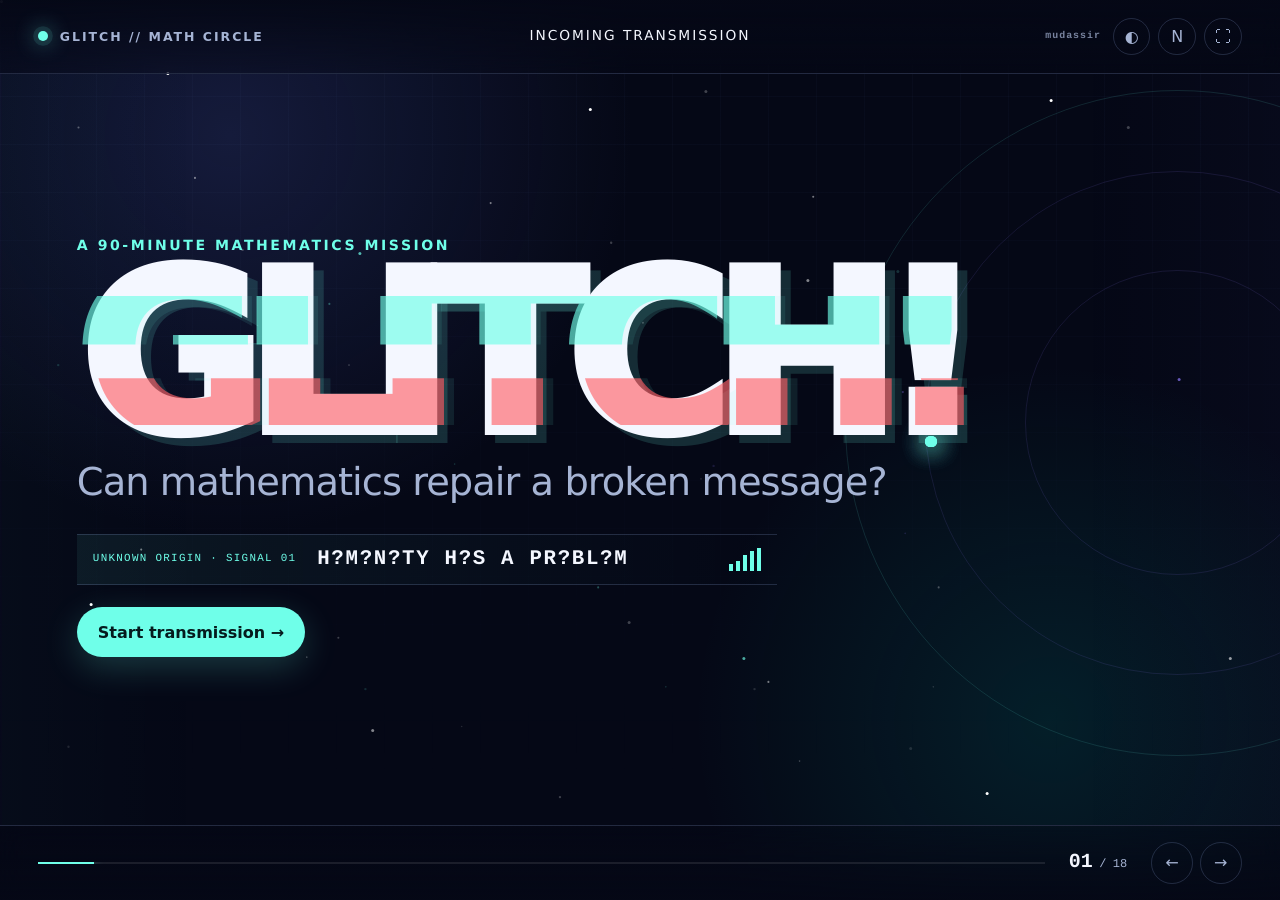
==== commit 0931b549: "add two options" ====
--- a/index.html
+++ b/index.html
@@ -17,6 +17,7 @@
     </button>
     <div class="chapter-label" id="chapterLabel">Incoming transmission</div>
     <div class="header-actions">
+      <small class="deck-signature">mudassir</small>
       <button class="icon-button" data-action="toggle-display-panel" title="Display controls (D)" aria-label="Toggle display controls" aria-expanded="false">◐</button>
       <button class="icon-button" data-action="toggle-notes" title="Facilitator notes (N)" aria-label="Toggle facilitator notes">N</button>
       <button class="icon-button" data-action="fullscreen" title="Fullscreen (F)" aria-label="Enter fullscreen">⛶</button>
--- a/styles.css
+++ b/styles.css
@@ -116,6 +116,15 @@
 }
 
 .header-actions { justify-self: end; display: flex; gap: .5rem; }
+.deck-signature {
+  align-self: center;
+  margin-right: .25rem;
+  color: var(--muted);
+  font: 650 .62rem/1 ui-monospace, SFMono-Regular, Menlo, monospace;
+  letter-spacing: .1em;
+  opacity: .72;
+  user-select: none;
+}
 .icon-button {
   width: 2.35rem;
   height: 2.35rem;
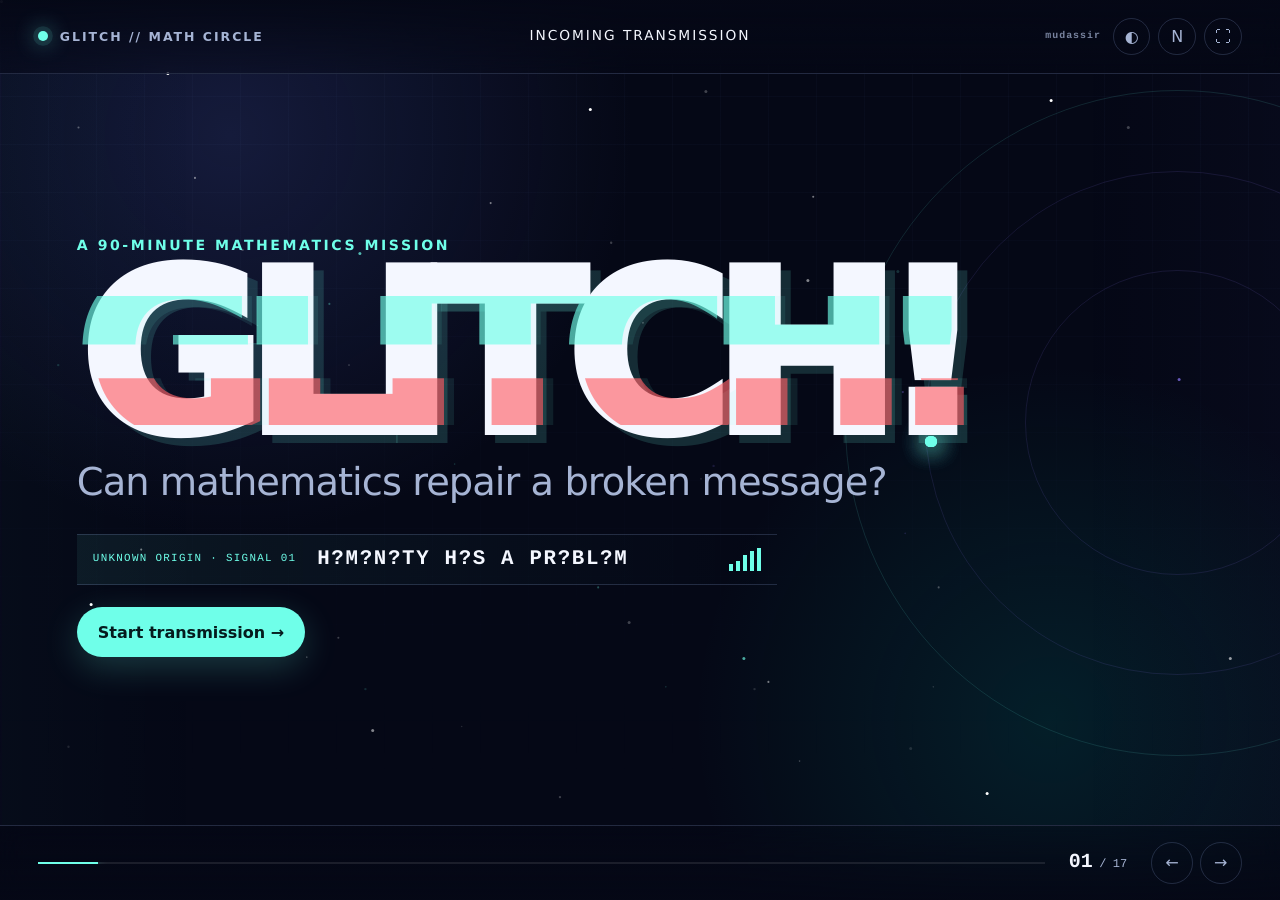
==== commit bc63385f: "cards fixed" ====
--- a/index.html
+++ b/index.html
@@ -17,7 +17,7 @@
     </button>
     <div class="chapter-label" id="chapterLabel">Incoming transmission</div>
     <div class="header-actions">
-      <small class="deck-signature">mudassir</small>
+      <small class="deck-signature"><a href="https://amessbee.github.io/" target="_blank" rel="noopener" style="color:inherit;text-decoration:none;">mudassir</a></small>
       <button class="icon-button" data-action="toggle-display-panel" title="Display controls (D)" aria-label="Toggle display controls" aria-expanded="false">◐</button>
       <button class="icon-button" data-action="toggle-notes" title="Facilitator notes (N)" aria-label="Toggle facilitator notes">N</button>
       <button class="icon-button" data-action="fullscreen" title="Fullscreen (F)" aria-label="Enter fullscreen">⛶</button>
@@ -56,50 +56,28 @@
       <figure class="story-figure signal-story" aria-hidden="true"><span>📡</span><i></i><b>⚡</b><i></i><span>🛰️</span></figure>
     </section>
 
-    <section class="slide" data-chapter="The impossible trick" data-notes="Act out the card trick live if you have physical cards. The digital board is a backup and a repeatable demo. Students may randomize the 5×5 core or build their own pattern by flipping as many core cards as they like. Then add the mysterious border, turn away, let a student flip exactly one square, and reveal.">
-      <div class="slide-inner demo-layout">
-        <div class="slide-copy">
+    <section class="slide parity-demo-slide" data-chapter="The impossible trick" data-notes="Act out the card trick live if you have physical cards. The digital board is a backup and a repeatable demo. Students may randomize the 5×5 core or build their own pattern by flipping as many core cards as they like. Then add the mysterious border, turn away, let a student flip exactly one square, and use the separate final reveal.">
+      <div class="slide-inner parity-demo-layout">
+        <div class="slide-copy parity-demo-copy">
           <p class="eyebrow">Impossible mind-reading</p>
           <h2>Flip one card. I’ll find it.</h2>
-          <p class="lead">Randomize the pattern—or build your own by flipping any cards. Then I add a border before one final sabotage.</p>
-          <div class="action-stack">
+          <p class="lead">Choose a random pattern—or flip as many of the 25 center cards as you like.</p>
+          <div class="action-stack parity-setup-actions">
             <button class="secondary-button" data-action="parity-randomize">1 · Random pattern</button>
             <button class="secondary-button" data-action="parity-border">2 · Add my “decoration”</button>
-            <button class="primary-button" data-action="parity-reveal">3 · Find the flipped card</button>
-          </div>
-          <p class="microcopy" id="parityStatus" aria-live="polite">Randomize—or click any of the 25 core cards to make your own pattern.</p>
-        </div>
-        <div class="board-shell">
+          </div>
+          <div class="flip-instruction" id="parityFlipPrompt" data-state="waiting" aria-live="polite">
+            <span>3</span><strong>After the decoration, flip one card.</strong>
+          </div>
+          <p class="microcopy" id="parityStatus" aria-live="polite">Start with any pattern you want.</p>
+        </div>
+        <div class="board-shell parity-board-shell">
           <div class="parity-grid" id="parityGrid" role="grid" aria-label="Interactive six by six card grid"></div>
           <div class="board-legend"><span><i class="legend-core"></i> chosen cards</span><span><i class="legend-check"></i> added cards</span></div>
         </div>
-      </div>
-    </section>
-
-    <section class="slide" data-chapter="Steal the secret" data-notes="Give teams miniature grids and coins/cards. Start with 60 seconds of silence, then permit discussion. Do not explain the invariant. Use hints only if the room is stuck; reveal them one at a time.">
-      <div class="slide-inner mission-layout">
-        <p class="eyebrow mission">Team mission</p>
-        <h2>You have seven minutes to steal my secret.</h2>
-        <div class="mission-body">
-          <div class="timer-block">
-            <div class="mission-timer" id="secretTimer" data-duration="420">07:00</div>
-            <div class="timer-controls">
-              <button data-action="timer-toggle" data-target="secretTimer">Start / pause</button>
-              <button data-action="timer-reset" data-target="secretTimer">Reset</button>
-            </div>
-          </div>
-          <div class="mission-brief">
-            <p class="silent-rule"><strong>First 60 seconds:</strong> nobody speaks.</p>
-            <p>Your goal is not to perform the trick. Your goal is to explain why it must work.</p>
-            <div class="hint-ladder">
-              <button data-action="reveal-hint" data-hint="hint1">Hint 01</button>
-              <p id="hint1" hidden>Count something that has only two possible states.</p>
-              <button data-action="reveal-hint" data-hint="hint2">Hint 02</button>
-              <p id="hint2" hidden>Inspect whole rows and whole columns.</p>
-              <button data-action="reveal-hint" data-hint="hint3">Hint 03</button>
-              <p id="hint3" hidden>What changes when exactly one card flips?</p>
-            </div>
-          </div>
+        <div class="parity-reveal-zone">
+          <span>Final reveal</span>
+          <button class="primary-button" id="parityRevealButton" data-action="parity-reveal" disabled>Find the flipped card</button>
         </div>
       </div>
     </section>
@@ -122,12 +100,17 @@
       </div>
     </section>
 
-    <section class="slide" data-chapter="Alien rescue" data-notes="Teams should identify the odd row and column, select their intersection, and repair it. Reward explanations. After a successful repair, connect the digital result to the physical card trick—but avoid expanding into formal vocabulary yet.">
+    <section class="slide" data-chapter="Alien rescue" data-notes="What the board represents: every square has only two possible values—green means ON and white means OFF. The upper-left 5 × 5 area is the alien picture. The gold-outlined sixth column and sixth row are checking pixels added before transmission; the gold outline marks their job, not a third value. The checks were chosen so that every complete row and every complete column originally contained an even number of ON squares. When this slide loads—or when you press New glitch—the computer secretly flips exactly one of the 36 squares. The damaged square may be in the picture or in the outlined checking border. How to run it: (1) Ask students to count green ON squares across each complete row, including its outlined checking square. Exactly one row now has an odd count. (2) Count down each complete column in the same way. Exactly one column has an odd count. (3) The damaged pixel must be where that odd row and odd column cross. Click that intersection, then press Repair selected. A correct choice flips the pixel back, restores even counts everywhere, and reveals HELLO, HUMANS. A wrong choice is not destructive; the board shakes and students can select another square. Important: students do not need to recognize the picture, and the app does not highlight the odd lines for them—the mathematical task is to find them by counting. If the room is stuck, model one row aloud and remind them that outlined pixels still have the same ON/OFF values. After success, connect this directly to the card trick: one changed square disturbs one row check and one column check, so their intersection locates the error.">
       <div class="slide-inner demo-layout alien-layout">
         <div class="slide-copy">
           <p class="eyebrow mission">Alien transmission rescue</p>
           <h2>One pixel is wrong. Repair the picture.</h2>
-          <p class="lead">The pale border contains checking pixels. Select the damaged square, then attempt the repair.</p>
+          <p class="lead">Every square is ON or OFF. The gold-outlined border contains the checking pixels.</p>
+          <div class="alien-key" aria-label="Pixel color legend">
+            <span><i class="alien-key-on"></i>Green = ON</span>
+            <span><i class="alien-key-off"></i>White = OFF</span>
+            <span><i class="alien-key-check"></i>Gold outline = check</span>
+          </div>
           <div class="action-stack horizontal-actions">
             <button class="secondary-button" data-action="alien-new">New glitch</button>
             <button class="primary-button" data-action="alien-repair">Repair selected</button>
--- a/styles.css
+++ b/styles.css
@@ -321,6 +321,77 @@
 @keyframes cardFlip { 50% { transform: rotateY(90deg) scale(.88); } }
 .board-legend { position: absolute; left: 105%; top: 10%; display: flex; flex-direction: column; gap: .6rem; width: 9rem; color: var(--muted); font-size: .74rem; }
 .board-legend span { display: flex; gap: .4rem; align-items: center; }.board-legend i { width: .7rem; height: .7rem; border-radius: 2px; background: rgba(255,255,255,.14); }.board-legend .legend-check { border: 1px solid var(--cyan); background: rgba(111,255,233,.12); }
+
+/* The mind-reading demo uses the full projector canvas: a large board hugs the
+   right edge while the final reveal stays separate at the lower left. */
+.parity-demo-layout {
+  display: grid;
+  grid-template-columns: minmax(300px, .78fr) auto;
+  grid-template-rows: 1fr auto;
+  gap: 1rem clamp(1.5rem, 3vw, 3.4rem);
+  align-items: center;
+  padding-top: 5rem;
+  padding-right: 1rem;
+  padding-bottom: 5.1rem;
+}
+.parity-demo-copy { grid-column: 1; grid-row: 1; align-self: center; max-width: 560px; }
+.parity-demo-copy h2 { margin-bottom: .8rem; font-size: clamp(2.5rem, 4.2vw, 4.8rem); }
+.parity-demo-copy .lead { max-width: 42ch; font-size: clamp(1rem, 1.45vw, 1.25rem); }
+.parity-setup-actions { margin: 1rem 0 .75rem; }
+.parity-board-shell {
+  grid-column: 2;
+  grid-row: 1 / 3;
+  align-self: end;
+  justify-self: end;
+  padding: clamp(.7rem, 1.15vw, 1rem);
+}
+.parity-demo-slide .parity-grid { width: min(68vh, 49vw, 650px); gap: clamp(.32rem, .65vw, .72rem); }
+.parity-demo-slide .board-legend { display: none; }
+.flip-instruction {
+  display: flex;
+  align-items: center;
+  gap: .75rem;
+  max-width: 30rem;
+  padding: .65rem .8rem;
+  border-left: 3px solid var(--line);
+  color: var(--muted);
+  background: rgba(255,255,255,.025);
+  transition: color .2s ease, border-color .2s ease, background .2s ease;
+}
+.flip-instruction span {
+  display: grid;
+  place-items: center;
+  width: 1.8rem;
+  height: 1.8rem;
+  flex: 0 0 auto;
+  border: 1px solid currentColor;
+  border-radius: 50%;
+  font: 900 .8rem/1 ui-monospace, SFMono-Regular, Menlo, monospace;
+}
+.flip-instruction strong { font-size: clamp(.95rem, 1.25vw, 1.1rem); }
+.flip-instruction[data-state="ready"] { color: var(--yellow); border-color: var(--yellow); background: rgba(255,209,102,.055); }
+.flip-instruction[data-state="done"] { color: var(--green); border-color: var(--green); background: rgba(111,255,161,.05); }
+.parity-reveal-zone {
+  grid-column: 1;
+  grid-row: 2;
+  align-self: end;
+  display: grid;
+  grid-template-columns: auto minmax(210px, 1fr);
+  align-items: center;
+  gap: .8rem;
+  max-width: 540px;
+  padding-top: .8rem;
+  border-top: 1px solid var(--line);
+}
+.parity-reveal-zone > span { color: var(--red); font: 900 .7rem/1 ui-monospace, SFMono-Regular, Menlo, monospace; letter-spacing: .14em; text-transform: uppercase; }
+.parity-reveal-zone .primary-button { width: 100%; }
+.parity-reveal-zone .primary-button:disabled {
+  color: var(--muted);
+  background: rgba(255,255,255,.05);
+  box-shadow: none;
+  cursor: not-allowed;
+  opacity: .55;
+}
 
 /* Mission */
 .mission-layout { display: flex; flex-direction: column; justify-content: center; }
@@ -353,10 +424,15 @@
 .name-reveal strong { min-width: 7rem; color: var(--yellow); font-size: 1.25em; letter-spacing: .05em; }.name-reveal.revealed { border-color: var(--yellow); }
 
 /* Alien */
-.alien-grid .grid-cell.core.black { background: var(--cyan); box-shadow: 0 0 18px rgba(111,255,233,.28); }
-.alien-grid .grid-cell.check { opacity: .6; }
+.alien-grid .grid-cell.black { background: var(--cyan); box-shadow: 0 0 18px rgba(111,255,233,.28); }
+.alien-grid .grid-cell.check { opacity: 1; border-color: var(--yellow); box-shadow: inset 0 0 0 3px rgba(255,209,102,.42), 0 7px 14px rgba(0,0,0,.24); }
 .alien-shell { transform: rotate(.45deg); }
 .channel-stamp { display: block; margin-top: 1rem; color: var(--cyan); font: 700 .7rem/1 ui-monospace, monospace; letter-spacing: .1em; }
+.alien-key { display: flex; flex-wrap: wrap; gap: .45rem 1rem; margin: .9rem 0 .35rem; color: var(--muted); font: 800 .72rem/1 ui-monospace, SFMono-Regular, Menlo, monospace; letter-spacing: .04em; text-transform: uppercase; }
+.alien-key span { display: inline-flex; align-items: center; gap: .4rem; }
+.alien-key i { width: 1rem; height: 1rem; border: 1px solid rgba(255,255,255,.22); border-radius: 3px; background: #dce9ff; box-shadow: 0 3px 7px rgba(0,0,0,.2); }
+.alien-key .alien-key-on { background: var(--cyan); }
+.alien-key .alien-key-check { border-color: var(--yellow); box-shadow: inset 0 0 0 2px rgba(255,209,102,.55); }
 .decoded-message { align-items: center; gap: 1rem; margin-top: 1.2rem; color: var(--green); font: 850 1.2rem/1 ui-monospace, monospace; }.decoded-message:not([hidden]) { display: flex; }.decoded-message span { font-size: 2.2rem; }
 .guarantee-question { margin-top: 1.5rem; font-size: clamp(1.3rem, 2vw, 1.8rem); font-weight: 850; }.guarantee-question em { color: var(--yellow); font-style: normal; }
 
@@ -472,7 +548,7 @@
 .progress-track { height: 2px; background: rgba(255,255,255,.09); overflow: hidden; }.progress-track i { display: block; width: 5.26%; height: 100%; background: var(--cyan); box-shadow: 0 0 12px var(--cyan); transition: width .4s ease; }
 .slide-count { display: flex; align-items: baseline; gap: .4rem; color: var(--muted); font-family: ui-monospace, monospace; }.slide-count strong { color: var(--ink); font-size: 1.25rem; }.slide-count span { font-size: .75rem; }
 .nav-controls { display: flex; gap: .45rem; }.nav-controls button { display: grid; place-items: center; width: 2.6rem; height: 2.6rem; border: 1px solid var(--line); border-radius: 50%; color: var(--muted); cursor: pointer; }.nav-controls button:hover { color: var(--cyan); border-color: var(--cyan); }
-.notes-panel { position: fixed; z-index: 80; right: 1rem; bottom: 5.7rem; width: min(520px, calc(100vw - 2rem)); padding: 1.2rem; border: 1px solid rgba(255,209,102,.36); background: rgba(9, 14, 29, .98); box-shadow: var(--shadow); }
+.notes-panel { position: fixed; z-index: 80; right: 1rem; bottom: 5.7rem; width: min(520px, calc(100vw - 2rem)); max-height: calc(100vh - 7rem); overflow-y: auto; padding: 1.2rem; border: 1px solid rgba(255,209,102,.36); background: rgba(9, 14, 29, .98); box-shadow: var(--shadow); }
 .notes-panel > div { display: flex; justify-content: space-between; align-items: center; }.notes-panel span { color: var(--yellow); font: 850 .72rem/1 ui-monospace, monospace; letter-spacing: .13em; }.notes-panel button { border: 0; background: transparent; color: var(--muted); font-size: 1.6rem; cursor: pointer; }.notes-panel p { margin: 1rem 0 0; color: #d4ddf2; font-size: .98rem; line-height: 1.55; }
 
 /* Display controls */
@@ -548,7 +624,7 @@
 body.projector-mode .board-shell { background: linear-gradient(145deg, #ffffff, #e9eef8); box-shadow: var(--shadow), inset 0 0 42px rgba(0,119,111,.045); }
 body.projector-mode .grid-cell { background: #ffffff; border-color: rgba(10,22,51,.24); }
 body.projector-mode .grid-cell.black { background: #10203d; }
-body.projector-mode .alien-grid .grid-cell.core.black { background: var(--cyan); }
+body.projector-mode .alien-grid .grid-cell.black { background: var(--cyan); }
 body.projector-mode .cross-diagram strong, body.projector-mode .alarm-bank i, body.projector-mode .sensor-dots button { background: #ffffff; }
 body.projector-mode .console-screen, body.projector-mode .decoder-console { background: rgba(255,255,255,.92); }
 body.projector-mode .distance-cases button, body.projector-mode .final-reveal, body.projector-mode .secondary-button, body.projector-mode .projector-toggle, body.projector-mode .display-reset { background: rgba(10,22,51,.035); }
@@ -602,6 +678,11 @@
   .deck-footer { grid-template-columns: 1fr auto auto; gap: .7rem; }
   .brand-mark span:last-child { display: none; }
   .display-panel { top: 5rem; right: .65rem; width: calc(100vw - 1.3rem); }
+  .parity-demo-layout { display: flex; flex-direction: column; align-items: stretch; gap: 1rem; padding: 5.2rem 1rem 6rem; }
+  .parity-demo-copy { max-width: none; }
+  .parity-board-shell { align-self: center; margin: 0; }
+  .parity-demo-slide .parity-grid { width: min(80vw, 440px); }
+  .parity-reveal-zone { width: 100%; max-width: none; }
 }
 
 @media (prefers-reduced-motion: reduce) {
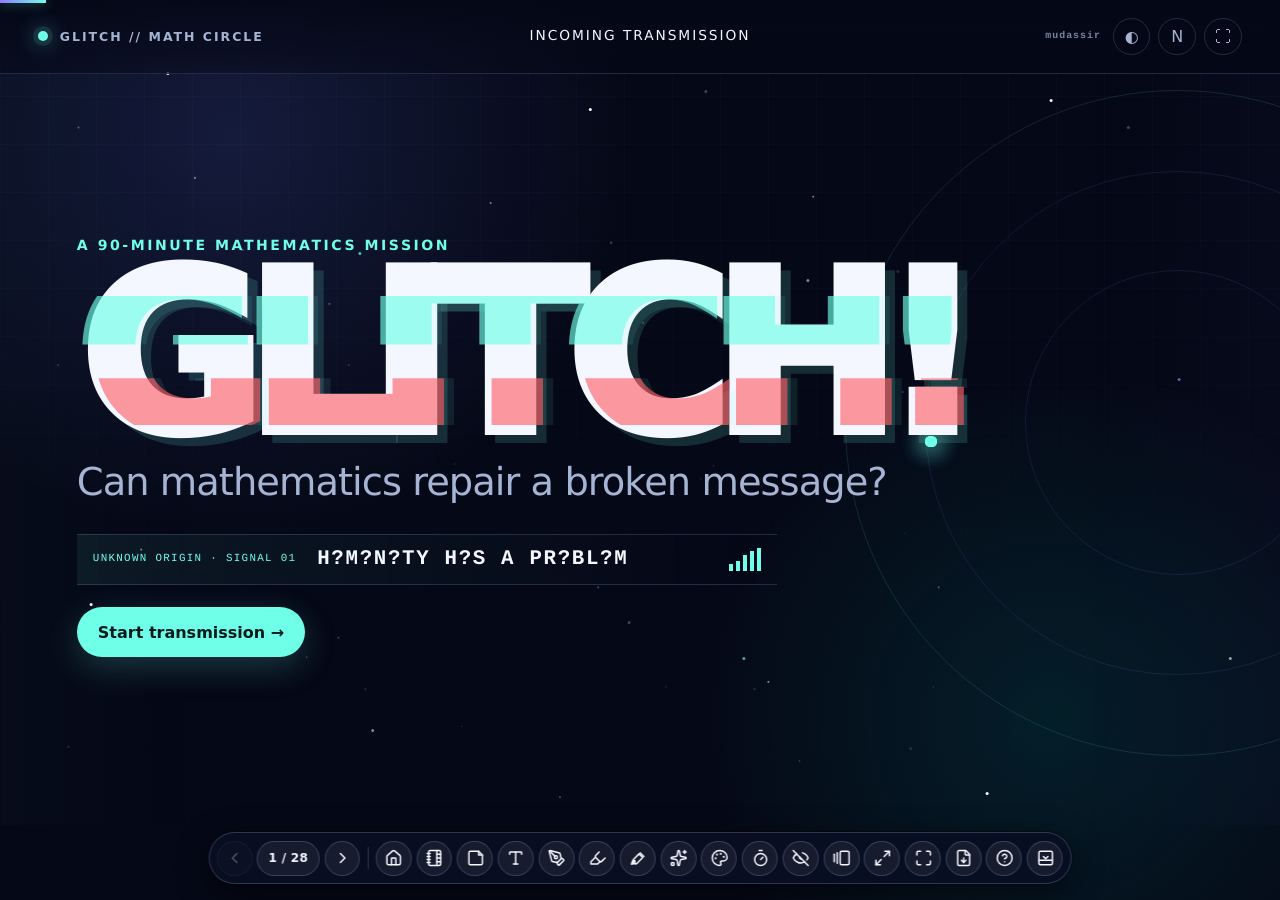
==== commit c44b2513: "updated cntrls" ====
--- a/index.html
+++ b/index.html
@@ -6,6 +6,9 @@
   <meta name="theme-color" content="#050816">
   <title>GLITCH! — A Math Circle Mission</title>
   <link rel="stylesheet" href="styles.css">
+  <link rel="stylesheet" href="nila-slides.css">
+  <link rel="stylesheet" href="deck-controls.css">
+  <link rel="stylesheet" href="deck-themes.css">
 </head>
 <body data-visuals="1">
   <div class="ambient" aria-hidden="true"><span></span><span></span><span></span></div>
@@ -40,6 +43,7 @@
       <div class="hero-orbit" aria-hidden="true"><i></i><i></i><i></i></div>
     </section>
 
+    <!-- COMMENTED OUT: One piece will change
     <section class="slide" data-chapter="The glitch" data-notes="Read the question slowly. Establish the rules: no retransmission, exactly one piece changes, and the receiver knows the system in advance. Take a few spontaneous ideas, but do not evaluate them yet.">
       <div class="slide-inner question-layout">
         <p class="eyebrow alarm">One piece will change</p>
@@ -55,6 +59,7 @@
       </div>
       <figure class="story-figure signal-story" aria-hidden="true"><span>📡</span><i></i><b>⚡</b><i></i><span>🛰️</span></figure>
     </section>
+    -->
 
     <section class="slide parity-demo-slide" data-chapter="The impossible trick" data-notes="Act out the card trick live if you have physical cards. The digital board is a backup and a repeatable demo. Students may randomize the 5×5 core or build their own pattern by flipping as many core cards as they like. Then add the mysterious border, turn away, let a student flip exactly one square, and use the separate final reveal.">
       <div class="slide-inner parity-demo-layout">
@@ -100,6 +105,1967 @@
       </div>
     </section>
 
+    <!-- ===== NILA mission slides (ported from nila2.html, slides 2-26) ===== -->
+    <svg id="svg-sprite" aria-hidden="true">
+      <defs>
+        <filter id="glow-filter">
+          <feGaussianBlur stdDeviation="4" result="blur" />
+          <feMerge>
+            <feMergeNode in="blur" />
+            <feMergeNode in="SourceGraphic" />
+          </feMerge>
+        </filter>
+        <linearGradient id="g-europa" x1="0" y1="0" x2="1" y2="1">
+          <stop stop-color="#f4e7c0" />
+          <stop offset=".48" stop-color="#b9c8c7" />
+          <stop offset="1" stop-color="#667f92" />
+        </linearGradient>
+        <linearGradient id="g-jupiter" x1="0" y1="0" x2="0" y2="1">
+          <stop stop-color="#f4d6a4" />
+          <stop offset=".2" stop-color="#a66f54" />
+          <stop offset=".38" stop-color="#f3e0ba" />
+          <stop offset=".55" stop-color="#8f5b4a" />
+          <stop offset=".7" stop-color="#e7bf83" />
+          <stop offset=".86" stop-color="#684539" />
+          <stop offset="1" stop-color="#c68d62" />
+        </linearGradient>
+        <linearGradient id="g-earth" x1="0" y1="0" x2="1" y2="1">
+          <stop stop-color="#6ce1ff" />
+          <stop offset=".55" stop-color="#2177bd" />
+          <stop offset="1" stop-color="#0c315d" />
+        </linearGradient>
+        <linearGradient id="g-metal" x1="0" y1="0" x2="1" y2="1">
+          <stop stop-color="#e8f5fb" />
+          <stop offset=".45" stop-color="#8faebd" />
+          <stop offset="1" stop-color="#395366" />
+        </linearGradient>
+        <radialGradient id="g-glass">
+          <stop stop-color="#d8fbff" />
+          <stop offset=".45" stop-color="#4ab9d6" />
+          <stop offset="1" stop-color="#123e5b" />
+        </radialGradient>
+        <pattern
+          id="ice-cracks"
+          width="90"
+          height="70"
+          patternUnits="userSpaceOnUse"
+        >
+          <path
+            d="M5 58L25 38l19 7 14-24 27 5"
+            fill="none"
+            stroke="rgba(99,132,148,.46)"
+            stroke-width="2"
+          />
+          <path
+            d="M45 45l8 17 18 7"
+            fill="none"
+            stroke="rgba(255,255,255,.32)"
+          />
+        </pattern>
+      </defs>
+      <symbol id="icon-probe" viewBox="0 0 220 180">
+        <g>
+          <path
+            d="M70 68h80l17 42-24 26H78l-25-26z"
+            fill="url(#g-metal)"
+            stroke="#d8f3ff"
+            stroke-width="3"
+          />
+          <rect
+            x="85"
+            y="39"
+            width="50"
+            height="42"
+            rx="10"
+            fill="#173b55"
+            stroke="#7deaff"
+            stroke-width="3"
+          />
+          <circle cx="110" cy="60" r="12" fill="url(#g-glass)" />
+          <path
+            d="M67 96L23 68M153 96l44-28M83 134l-30 37m84-37 30 37"
+            stroke="#d7edf5"
+            stroke-width="7"
+            stroke-linecap="round"
+          />
+          <circle cx="22" cy="67" r="9" fill="#5e7d90" />
+          <circle cx="198" cy="67" r="9" fill="#5e7d90" />
+          <circle cx="52" cy="171" r="8" fill="#5e7d90" />
+          <circle cx="168" cy="171" r="8" fill="#5e7d90" />
+          <rect x="97" y="136" width="26" height="24" rx="5" fill="#273f50" />
+          <path d="M110 160v18" stroke="#ffd166" stroke-width="7" />
+          <circle cx="110" cy="177" r="8" fill="#ffd166" />
+        </g>
+      </symbol>
+      <symbol id="icon-relay" viewBox="0 0 240 160">
+        <g>
+          <rect
+            x="86"
+            y="51"
+            width="68"
+            height="58"
+            rx="10"
+            fill="url(#g-metal)"
+            stroke="#d9f3ff"
+            stroke-width="3"
+          />
+          <rect
+            x="6"
+            y="42"
+            width="76"
+            height="76"
+            fill="#225c8b"
+            stroke="#67c7f0"
+            stroke-width="3"
+          />
+          <path
+            d="M6 61h76M6 80h76M6 99h76M25 42v76M44 42v76M63 42v76"
+            stroke="rgba(167,224,255,.45)"
+          />
+          <rect
+            x="158"
+            y="42"
+            width="76"
+            height="76"
+            fill="#225c8b"
+            stroke="#67c7f0"
+            stroke-width="3"
+          />
+          <path
+            d="M158 61h76M158 80h76M158 99h76M177 42v76M196 42v76M215 42v76"
+            stroke="rgba(167,224,255,.45)"
+          />
+          <path d="M120 51V22" stroke="#dff6ff" stroke-width="5" />
+          <circle cx="120" cy="18" r="9" fill="#59f18b" />
+          <path
+            d="M103 109q17 34 34 0"
+            fill="none"
+            stroke="#dff6ff"
+            stroke-width="5"
+          />
+        </g>
+      </symbol>
+      <symbol id="icon-station" viewBox="0 0 220 180">
+        <g>
+          <path
+            d="M38 92q72-77 144 0-72 34-144 0z"
+            fill="#d7e8ee"
+            stroke="#fff"
+            stroke-width="3"
+          />
+          <path d="M108 87L73 41" stroke="#d7e8ee" stroke-width="6" />
+          <circle cx="70" cy="38" r="8" fill="#58e6ff" />
+          <path
+            d="M110 105v44m-32 0h64M95 105l-31 57m61-57 31 57"
+            stroke="#8aa4b2"
+            stroke-width="7"
+            stroke-linecap="round"
+          />
+          <rect x="34" y="149" width="152" height="18" rx="7" fill="#425d6d" />
+        </g>
+      </symbol>
+      <symbol id="icon-phone" viewBox="0 0 220 220">
+        <rect
+          x="51"
+          y="18"
+          width="118"
+          height="184"
+          rx="26"
+          fill="url(#g-metal)"
+          stroke="#e9f7ff"
+          stroke-width="4"
+        />
+        <rect x="62" y="42" width="96" height="129" rx="8" fill="#0b2940" />
+        <path
+          d="M73 120q18-32 36-7t38-26"
+          fill="none"
+          stroke="#59f18b"
+          stroke-width="7"
+        />
+        <circle cx="110" cy="185" r="8" fill="#24485c" />
+        <path
+          d="M80 29h60"
+          stroke="#516f7f"
+          stroke-width="5"
+          stroke-linecap="round"
+        />
+      </symbol>
+      <symbol id="icon-drive" viewBox="0 0 220 220">
+        <rect
+          x="25"
+          y="42"
+          width="170"
+          height="136"
+          rx="24"
+          fill="url(#g-metal)"
+          stroke="#e7f6ff"
+          stroke-width="4"
+        />
+        <rect x="44" y="65" width="132" height="69" rx="15" fill="#1c394b" />
+        <circle cx="68" cy="153" r="10" fill="#59f18b" />
+        <circle cx="100" cy="153" r="10" fill="#58e6ff" />
+        <path
+          d="M64 92h92"
+          stroke="#9cc4d5"
+          stroke-width="8"
+          stroke-linecap="round"
+        />
+      </symbol>
+      <symbol id="icon-qr" viewBox="0 0 220 220">
+        <rect x="18" y="18" width="184" height="184" rx="16" fill="#fff" />
+        <g fill="#061322">
+          <path
+            d="M35 35h55v55H35zm12 12v31h31V47zM130 35h55v55h-55zm12 12v31h31V47zM35 130h55v55H35zm12 12v31h31v-31z"
+          />
+          <path
+            d="M107 104h17v17h-17zm25 0h18v17h-18zm27 0h26v17h-26zm-52 27h17v17h-17zm26 0h17v17h-17zm26 0h26v17h-26zm-52 27h17v27h-17zm26 9h17v18h-17zm26-9h17v27h-17z"
+          />
+        </g>
+      </symbol>
+    </svg>
+
+<section
+        data-chapter="Meet NILA"
+        data-notes="Explain the concrete fiction: NILA landed near Europa’s Conamara Chaos region, drills shallow ice cores, warms samples, and searches for chemical or microscopic patterns. Avoid claiming that it has found life. NASA leads the fictional AURORA mission with international partners. The story is invented; the communication constraints and coding ideas are realistic. Invite three quick hazards: low battery, radiation, blocked line of sight, broken equipment, noisy signals."
+        class="slide nila"
+        data-title="Meet NILA"
+        data-time="4 min"
+        style="--glow: rgba(88, 230, 255, 0.15); --glow-x: 73%; --glow-y: 43%"
+      >
+        <header class="slide-head">
+          <div class="eyebrow">Mission briefing</div>
+          <div class="mission-time">Year 2090</div>
+        </header>
+        <div class="slide-body">
+          <div class="hero-grid">
+            <div class="hero-copy">
+              <div class="mission-stamp">Near-Ice Life Analyzer</div>
+              <h2 class="title-lockup">Meet <strong>Near-Ice Life Analyzer (NILA)</strong></h2>
+              <p class="tagline">
+                A small robot, a frozen ocean, and one very expensive
+                flashlight.
+              </p>
+            </div>
+            <svg
+              class="hero-art"
+              viewBox="0 0 780 720"
+              role="img"
+              aria-label="NILA probe on Europa with Jupiter behind it"
+            >
+              <circle
+                cx="610"
+                cy="190"
+                r="175"
+                fill="url(#g-jupiter)"
+                opacity=".96"
+              />
+              <ellipse
+                cx="610"
+                cy="190"
+                rx="174"
+                ry="44"
+                fill="none"
+                stroke="rgba(255,255,255,.22)"
+                stroke-width="6"
+              />
+              <circle
+                cx="610"
+                cy="190"
+                r="175"
+                fill="none"
+                stroke="rgba(255,255,255,.22)"
+              />
+              <path d="M0 485Q240 410 780 470V720H0Z" fill="url(#g-europa)" />
+              <path
+                d="M0 485Q240 410 780 470V720H0Z"
+                fill="url(#ice-cracks)"
+                opacity=".82"
+              />
+              <g class="float">
+                <use
+                  href="#icon-probe"
+                  x="245"
+                  y="382"
+                  width="310"
+                  height="250"
+                />
+              </g>
+              <path class="beam" d="M405 440L525 245" />
+              <g opacity=".9">
+                <circle cx="519" cy="252" r="9" fill="#59f18b" />
+                <circle cx="532" cy="231" r="4" fill="#59f18b" />
+              </g>
+              <text
+                x="42"
+                y="650"
+                fill="#071321"
+                font-size="26"
+                font-weight="900"
+              >
+                EUROPA · JUPITER SYSTEM
+              </text>
+            </svg>
+          </div>
+        </div>
+        <footer class="slide-foot">
+          <span class="prompt">What can go wrong 628 million km from home?</span
+          ><span>AURORA / NILA-1</span>
+        </footer>
+        <aside class="notes">
+          <p>
+            Explain the concrete fiction: NILA landed near Europa’s Conamara
+            Chaos region, drills shallow ice cores, warms samples, and searches
+            for chemical or microscopic patterns. Avoid claiming that it has
+            found life.
+          </p>
+          <p>
+            NASA leads the fictional AURORA mission with international partners.
+            The story is invented; the communication constraints and coding
+            ideas are realistic.
+          </p>
+          <p>
+            Invite three quick hazards: low battery, radiation, blocked line of
+            sight, broken equipment, noisy signals.
+          </p>
+        </aside>
+      </section>
+
+<section
+        data-chapter="The communication chain"
+        data-notes="NILA cannot aim a powerful radio dish at Earth. It flashes a visible-light laser to LUMEN, which orbits Europa. LUMEN forwards the message by radio to Earth. NILA wakes twice per Earth day. LUMEN is usefully positioned for only about 90 seconds. If a report is unclear, waiting for another window costs half a day and valuable energy. Ask why low latency is not the only issue: probe lifetime, battery, changing conditions, and scientific priority all matter."
+        class="slide nila"
+        data-title="The communication chain"
+        data-time="4 min"
+      >
+        <header class="slide-head">
+          <div class="eyebrow">NILA → LUMEN → Earth</div>
+          <div class="mission-time">One-way journey: tens of minutes</div>
+        </header>
+        <div class="slide-body">
+          <svg
+            class="scene"
+            viewBox="0 0 1400 660"
+            role="img"
+            aria-label="Communication chain from probe on Europa to relay orbiter to Earth station"
+          >
+            <circle cx="190" cy="490" r="165" fill="url(#g-europa)" />
+            <circle
+              cx="190"
+              cy="490"
+              r="165"
+              fill="url(#ice-cracks)"
+              opacity=".7"
+            />
+            <use href="#icon-probe" x="85" y="330" width="210" height="175" />
+            <ellipse
+              class="orbit"
+              cx="390"
+              cy="380"
+              rx="260"
+              ry="195"
+              transform="rotate(-18 390 380)"
+            />
+            <g class="float2">
+              <use
+                href="#icon-relay"
+                x="395"
+                y="170"
+                width="250"
+                height="170"
+              />
+            </g>
+            <path class="beam" d="M280 385L460 275" />
+            <path
+              d="M590 250C810 120 970 130 1130 260"
+              fill="none"
+              stroke="#4b8cff"
+              stroke-width="6"
+              stroke-dasharray="18 14"
+              opacity=".7"
+            />
+            <circle cx="1165" cy="330" r="150" fill="url(#g-earth)" />
+            <path
+              d="M1060 275q45-36 83-15t60-22q25 22 58 30l25 70q-45 22-87 6t-80 20q-48-30-59-89z"
+              fill="#5ac67c"
+              opacity=".78"
+            />
+            <use
+              href="#icon-station"
+              x="1065"
+              y="340"
+              width="200"
+              height="165"
+            />
+            <g font-size="24" font-weight="900" text-anchor="middle">
+              <text x="190" y="615" fill="#dff7ff">NILA</text>
+              <text x="520" y="145" fill="#dff7ff">LUMEN relay</text>
+              <text x="1165" y="535" fill="#dff7ff">Earth station</text>
+            </g>
+            <g font-size="18" fill="#9ebaca" text-anchor="middle">
+              <text x="360" y="335">visible light</text>
+              <text x="850" y="140">radio relay</text>
+            </g>
+          </svg>
+        </div>
+        <footer class="slide-foot">
+          <span class="prompt">Why not simply ask NILA to resend?</span
+          ><span>Line of sight matters</span>
+        </footer>
+        <aside class="notes">
+          <p>
+            NILA cannot aim a powerful radio dish at Earth. It flashes a
+            visible-light laser to LUMEN, which orbits Europa. LUMEN forwards
+            the message by radio to Earth.
+          </p>
+          <p>
+            NILA wakes twice per Earth day. LUMEN is usefully positioned for
+            only about 90 seconds. If a report is unclear, waiting for another
+            window costs half a day and valuable energy.
+          </p>
+          <p>
+            Ask why low latency is not the only issue: probe lifetime, battery,
+            changing conditions, and scientific priority all matter.
+          </p>
+        </aside>
+      </section>
+
+<section
+        data-chapter="The constraints"
+        data-notes="Make the constraints feel physical. Give twelve students or twelve tokens as the battery budget. Remove one token for every transmitted light. Radiation or detector noise can change a green reading to red or red to green. For the first half of the session assume at most one such flip. Do not introduce formal coding vocabulary yet. The students should feel the problem before they receive names for the tools." class="slide nila" data-title="The constraints" data-time="3 min">
+        <header class="slide-head">
+          <div class="eyebrow">Mission constraints</div>
+          <div class="mission-time">The engineering box</div>
+        </header>
+        <div class="slide-body">
+          <div class="metric-row">
+            <article class="metric">
+              <svg viewBox="0 0 120 120" aria-hidden="true">
+                <circle
+                  cx="60"
+                  cy="60"
+                  r="48"
+                  fill="none"
+                  stroke="rgba(88,230,255,.25)"
+                  stroke-width="8"
+                />
+                <path
+                  d="M60 25v36l24 18"
+                  fill="none"
+                  stroke="#58e6ff"
+                  stroke-width="9"
+                  stroke-linecap="round"
+                />
+                <circle cx="60" cy="60" r="8" fill="#58e6ff" /></svg
+              ><strong>2×</strong><span>wake-ups per day</span>
+            </article>
+            <article class="metric">
+              <svg viewBox="0 0 120 120" aria-hidden="true">
+                <path
+                  d="M23 70h74l-8 29H31z"
+                  fill="none"
+                  stroke="#58e6ff"
+                  stroke-width="7"
+                />
+                <path
+                  d="M47 70V30h26v40"
+                  fill="none"
+                  stroke="#dff8ff"
+                  stroke-width="7"
+                />
+                <path
+                  d="M40 22h40"
+                  stroke="#59f18b"
+                  stroke-width="8"
+                  stroke-linecap="round"
+                /></svg
+              ><strong>12</strong><span>flashes per report</span>
+              <div class="battery"><div class="battery-fill"></div></div>
+            </article>
+            <article class="metric danger-card">
+              <svg viewBox="0 0 120 120" aria-hidden="true">
+                <path d="M68 5L24 68h34l-8 47 46-66H63z" fill="#ffd166" />
+                <path
+                  d="M17 28l12 9m62-12-11 11M12 84l17-6m76 14-18-8"
+                  stroke="#ff5c70"
+                  stroke-width="6"
+                  stroke-linecap="round"
+                /></svg
+              ><strong>1</strong><span>flash may flip</span>
+            </article>
+          </div>
+        </div>
+        <footer class="slide-foot">
+          <span class="prompt">Design inside all three constraints</span
+          ><span>Fast · small · reliable</span>
+        </footer>
+        <aside class="notes">
+          <p>
+            Make the constraints feel physical. Give twelve students or twelve
+            tokens as the battery budget. Remove one token for every transmitted
+            light.
+          </p>
+          <p>
+            Radiation or detector noise can change a green reading to red or red
+            to green. For the first half of the session assume at most one such
+            flip.
+          </p>
+          <p>
+            Do not introduce formal coding vocabulary yet. The students should
+            feel the problem before they receive names for the tools.
+          </p>
+        </aside>
+      </section>
+
+<section
+        data-chapter="One light"
+        data-notes="Mission Control begins with one question: “Did the drill reach liquid water?” Agree on green = yes and red = no. Click the large light to toggle it. Then ask: how many distinct messages can a single two-colour light carry? Only after students say “two,” introduce the term bit: one choice between two possibilities."
+        class="slide nila"
+        data-title="One light"
+        data-time="3 min"
+        style="--glow: rgba(89, 241, 139, 0.15); --glow-x: 25%; --glow-y: 52%"
+      >
+        <header class="slide-head">
+          <div class="eyebrow">Protocol 0.1</div>
+          <div class="mission-time">One question</div>
+        </header>
+        <div class="slide-body">
+          <div class="split">
+            <button
+              class="big-light"
+              id="nila-oneLight"
+              aria-label="Toggle one light between green and red"
+            ></button>
+            <div class="answer-stack">
+              <div class="answer-pill">
+                <span>YES</span><span class="dot"></span>
+              </div>
+              <div class="answer-pill no">
+                <span>NO</span><span class="dot"></span>
+              </div>
+              <div class="mystery-question" style="text-align: left">
+                1 light → 2 messages
+              </div>
+            </div>
+          </div>
+        </div>
+        <footer class="slide-foot">
+          <span class="prompt">What should the two colours mean?</span
+          ><span>Click the light</span>
+        </footer>
+        <aside class="notes">
+          <p>
+            Mission Control begins with one question: “Did the drill reach
+            liquid water?” Agree on green = yes and red = no.
+          </p>
+          <p>
+            Click the large light to toggle it. Then ask: how many distinct
+            messages can a single two-colour light carry?
+          </p>
+          <p>
+            Only after students say “two,” introduce the term
+            <strong>bit</strong>: one choice between two possibilities.
+          </p>
+        </aside>
+      </section>
+
+<section
+        data-chapter="Human card game"
+        data-notes="Physical setup: Choose four volunteers. Give each a double-sided red/green card. They stand left-to-right in positions 8, 4, 2, 1. The displayed cards can also be clicked for a digital version. Round structure: One team draws a mission card.; They silently arrange the four volunteers.; Another team reads the pattern and identifies the message.; Swap teams quickly.; The place-value labels allow a secondary route: messages 0–15 can be treated as numbers, but students do not need binary arithmetic to play. The print button creates sixteen cut-out message cards plus red/green bit cards in a new window." class="slide nila" data-title="Human card game" data-time="8 min">
+        <header class="slide-head">
+          <div class="eyebrow">Card game · Human transmitter</div>
+          <div class="mission-time">Four volunteers</div>
+        </header>
+        <div class="slide-body">
+          <div class="card-game-layout">
+            <div
+              class="human-cards"
+              aria-label="Four interactive red and green cards"
+            >
+              <button class="human-card" data-place="8" style="--r: 4deg">
+                0
+              </button>
+              <button class="human-card" data-place="4" style="--r: -2deg">
+                0
+              </button>
+              <button class="human-card" data-place="2" style="--r: 6deg">
+                0
+              </button>
+              <button class="human-card" data-place="1" style="--r: -4deg">
+                0
+              </button>
+            </div>
+            <div class="game-rules">
+              <h2>Become NILA’s laser</h2>
+              <div class="rule">
+                <span class="rule-num">1</span
+                ><span>Four students hold red/green cards.</span>
+              </div>
+              <div class="rule">
+                <span class="rule-num">2</span
+                ><span>A team secretly draws one mission card.</span>
+              </div>
+              <div class="rule">
+                <span class="rule-num">3</span
+                ><span>Turn the humans into its four-flash code.</span>
+              </div>
+              <div class="button-row" style="justify-content: flex-start">
+                <button class="action" onclick="printMissionCards()">
+                  Print game cards</button
+                ><button class="action ghost" id="nila-resetHumanCards">
+                  Reset
+                </button>
+              </div>
+            </div>
+          </div>
+        </div>
+        <footer class="slide-foot">
+          <span class="prompt"
+            >Can another team decode without hearing a word?</span
+          ><span>Red = 0 · Green = 1</span>
+        </footer>
+        <aside class="notes">
+          <h4>Physical setup</h4>
+          <p>
+            Choose four volunteers. Give each a double-sided red/green card.
+            They stand left-to-right in positions 8, 4, 2, 1. The displayed
+            cards can also be clicked for a digital version.
+          </p>
+          <h4>Round structure</h4>
+          <ol>
+            <li>One team draws a mission card.</li>
+            <li>They silently arrange the four volunteers.</li>
+            <li>Another team reads the pattern and identifies the message.</li>
+            <li>Swap teams quickly.</li>
+          </ol>
+          <p>
+            The place-value labels allow a secondary route: messages 0–15 can be
+            treated as numbers, but students do not need binary arithmetic to
+            play.
+          </p>
+          <p>
+            The print button creates sixteen cut-out message cards plus
+            red/green bit cards in a new window.
+          </p>
+        </aside>
+      </section>
+
+<section
+        data-chapter="The codebook"
+        data-notes="Give each group a printed codebook or let them study the wall of cards. Point out that these are not the only possible meanings or assignments; a codebook is a design choice. Highlight that “possible biological pattern” (1010) and “mission emergency” (1011) differ in only one position. Challenge: Could four flashes label all sixteen cards? Yes — exactly, with nothing left over. Students can count or reason through doubling." class="slide nila" data-title="The codebook" data-time="5 min">
+        <header class="slide-head">
+          <div class="eyebrow">Mission Control codebook</div>
+          <div class="mission-time">16 possible reports</div>
+        </header>
+        <div class="slide-body">
+          <div class="message-grid" id="nila-messageGrid"></div>
+        </div>
+        <footer class="slide-foot">
+          <span class="prompt">How many flashes are enough for all 16?</span
+          ><span>Two cards are dangerously close</span>
+        </footer>
+        <aside class="notes">
+          <p>
+            Give each group a printed codebook or let them study the wall of
+            cards. Point out that these are not the only possible meanings or
+            assignments; a codebook is a design choice.
+          </p>
+          <p>
+            Allow students to notice that “possible biological pattern” (1010)
+            and “mission emergency” (1011) differ in only one position.
+          </p>
+          <p>
+            Challenge: Could four flashes label all sixteen cards? Yes —
+            exactly. Sixteen patterns, sixteen reports, nothing to spare.
+          </p>
+        </aside>
+      </section>
+
+<section
+        data-chapter="How many flashes?"
+        data-notes="Ask for a prediction: three, four, or five? Move the slider only after they commit. Each new light doubles the number of patterns because every existing pattern can end in red or green. Three lights give 8 patterns, too few. Four lights give 16 — exactly enough for our sixteen reports, with nothing to spare. Research seed: because every pattern is now in use, any single misread flash turns one valid report into a different valid report." class="slide nila" data-title="How many flashes?" data-time="5 min">
+        <header class="slide-head">
+          <div class="eyebrow">Capacity lab</div>
+          <div class="mission-time">Every light doubles the language</div>
+        </header>
+        <div class="slide-body">
+          <div class="power-tree">
+            <div class="doubling-visual" aria-hidden="true">
+              <div class="doubling-column">
+                <div class="stack" style="--h: 35px">
+                  <span></span><span></span>
+                </div>
+                <strong>2</strong><small>1 light</small>
+              </div>
+              <div class="doubling-column">
+                <div class="stack" style="--h: 65px">
+                  <span></span><span></span><span></span><span></span>
+                </div>
+                <strong>4</strong><small>2 lights</small>
+              </div>
+              <div class="doubling-column">
+                <div class="stack" style="--h: 125px"></div>
+                <strong>8</strong><small>3 lights</small>
+              </div>
+              <div class="doubling-column">
+                <div class="stack" style="--h: 240px"></div>
+                <strong>16</strong><small>4 lights</small>
+              </div>
+              <div class="doubling-column">
+                <div class="stack" style="--h: 400px"></div>
+                <strong>32</strong><small>5 lights</small>
+              </div>
+            </div>
+            <div class="capacity-lab">
+              <h2>Choose the number of lights</h2>
+              <input
+                id="nila-capacitySlider"
+                type="range"
+                min="1"
+                max="8"
+                value="4"
+                aria-label="Number of lights"
+              />
+              <div class="range-labels">
+                <span>1</span><span>2</span><span>3</span><span>4</span
+                ><span>5</span><span>6</span><span>7</span><span>8</span>
+              </div>
+              <div class="capacity-result" id="nila-capacityResult">
+                16 <span>patterns</span>
+              </div>
+              <div
+                class="capacity-verdict"
+                id="nila-capacityVerdict"
+                style="color: var(--green)"
+              >
+                Enough for 16 ✓
+              </div>
+            </div>
+          </div>
+        </div>
+        <footer class="slide-foot">
+          <span class="prompt">Predict before moving the slider</span
+          ><span>2ⁿ possible patterns</span>
+        </footer>
+        <aside class="notes">
+          <p>
+            Ask for a prediction: four or five? Move the slider only after they
+            commit. Each new light doubles the number of patterns because every
+            existing pattern can end in red or green.
+          </p>
+          <p>
+            Three lights give 8 patterns, too few. Four lights give 16 —
+            exactly enough for the sixteen reports, with nothing left over.
+          </p>
+          <p>
+            Research seed: with every pattern spoken for, there is no slack. Any
+            single misread flash turns one valid report into another valid
+            report.
+          </p>
+        </aside>
+      </section>
+
+<section
+        data-chapter="Play the codebook"
+        data-notes="Use this after one or two physical rounds. A random mission card appears. Students tell you which four lights should be green; click the lights and check. After a correct encoding, click “Radiation!” It flips one random light. Ask the receiving team to decode the corrupted pattern using the codebook. Every four-bit pattern is a valid message now, so a flipped light always produces a different valid report — never an obvious error. Keep one such ambiguous example for the next slide." class="slide nila" data-title="Play the codebook" data-time="8 min">
+        <header class="slide-head">
+          <div class="eyebrow">Card game · Round two</div>
+          <div class="mission-time">Encode → transmit → decode</div>
+        </header>
+        <div class="slide-body">
+          <div class="interactive-panel">
+            <article class="drawn-message">
+              <div class="drawn-icon" id="nila-drawnIcon">🧪</div>
+              <h3 id="nila-drawnLabel">Ice sample collected</h3>
+              <div class="micro">Secret mission card</div>
+            </article>
+            <article class="console">
+              <div class="bit-buttons" id="nila-gameBits"></div>
+              <div class="button-row">
+                <button class="action primary" id="nila-checkEncoding">
+                  Check code</button
+                ><button class="action" id="nila-newMessage">New card</button
+                ><button class="action warn" id="nila-corruptMessage">
+                  Radiation!
+                </button>
+              </div>
+              <div class="status-box" id="nila-gameStatus">
+                Tap lights to build the four-flash message.
+              </div>
+            </article>
+          </div>
+        </div>
+        <footer class="slide-foot">
+          <span class="prompt">Teams race; accuracy beats speed</span
+          ><span>Digital version of the card game</span>
+        </footer>
+        <aside class="notes">
+          <p>
+            Use this after one or two physical rounds. A random mission card
+            appears. Students tell you which four lights should be green; click
+            the lights and check.
+          </p>
+          <p>
+            After a correct encoding, click “Radiation!” It flips one random
+            light. Ask the receiving team to decode the corrupted pattern using
+            the codebook.
+          </p>
+          <p>
+            Every four-bit pattern is a valid message, so a flipped light
+            always yields a different valid report — the danger is invisible.
+            Keep one such ambiguous example for the next slide.
+          </p>
+        </aside>
+      </section>
+
+<section
+        data-chapter="Decode the opening"
+        data-notes="Return to 1011. Let a student find it in the codebook. Make the consequence theatrical: Mission Control starts preparing a shelter command or abandonment procedure. Then announce a diagnostic alert: LUMEN detected a radiation spike during the 90-second link. One colour may have been misread. Ask students to compare 1011 with nearby valid messages. The most important comparison is 1010."
+        class="slide nila"
+        data-title="Decode the opening"
+        data-time="3 min"
+        style="--glow: rgba(255, 92, 112, 0.16); --glow-x: 28%; --glow-y: 50%"
+      >
+        <header class="slide-head">
+          <div class="eyebrow">Opening transmission decoded</div>
+          <div class="mission-time">Code 1011</div>
+        </header>
+        <div class="slide-body">
+          <div class="alarm-layout">
+            <div class="alarm-panel">
+              <div class="alarm-icon">⚠</div>
+              <h2>MISSION EMERGENCY</h2>
+            </div>
+            <div class="code-lookup">
+              <div class="lookup-card danger">
+                <code>1011</code><span>Mission emergency</span>
+              </div>
+              <div class="lookup-card">
+                <code>1010</code><span>Possible biological pattern</span>
+              </div>
+            </div>
+          </div>
+        </div>
+        <footer class="slide-foot">
+          <span class="prompt">Prepare to abandon NILA?</span
+          ><span>Countdown paused</span>
+        </footer>
+        <aside class="notes">
+          <p>
+            Return to 1011. Let a student find it in the codebook. Make the
+            consequence theatrical: Mission Control starts preparing a shelter
+            command or abandonment procedure.
+          </p>
+          <p>
+            Then announce a diagnostic alert: LUMEN detected a radiation spike
+            during the 90-second link. One colour may have been misread.
+          </p>
+          <p>
+            Ask students to compare 1011 with nearby valid messages. The most
+            important comparison is 1010.
+          </p>
+        </aside>
+      </section>
+
+<section
+        data-chapter="One wrong flash"
+        data-notes="Stress the subtlety: the received sequence is valid. Every four-bit pattern is a legal report, so nothing flags the error. Ask: “Can Earth tell whether the sender meant 1010 or 1011?” The honest answer is no. The four information lights carry no evidence about which of two close messages was intended. Key sentence: Our code carries information, but it does not yet protect information." class="slide nila" data-title="One wrong flash" data-time="5 min">
+        <header class="slide-head">
+          <div class="eyebrow">The catastrophe</div>
+          <div class="mission-time">One bit flip</div>
+        </header>
+        <div class="slide-body">
+          <div
+            style="
+              width: 100%;
+              display: flex;
+              flex-direction: column;
+              align-items: center;
+              gap: 30px;
+            "
+          >
+            <div class="flip-scene">
+              <div class="signal-card">
+                <strong>SENT?</strong>
+                <div class="pulse-row">
+                  <span class="pulse small green"></span
+                  ><span class="pulse small red"></span
+                  ><span class="pulse small green"></span
+                  ><span class="pulse small red"></span>
+                </div>
+                <code class="binary-caption" style="font-size: 36px"
+                  >1010</code
+                >
+              </div>
+              <div class="radiation-bolt">⚡</div>
+              <div class="signal-card">
+                <strong>RECEIVED</strong>
+                <div class="pulse-row">
+                  <span class="pulse small green"></span
+                  ><span class="pulse small red"></span
+                  ><span class="pulse small green"></span
+                  ><span class="pulse small green"></span>
+                </div>
+                <code class="binary-caption" style="font-size: 36px"
+                  >1011</code
+                >
+              </div>
+            </div>
+            <div class="ambiguity">“Possible life” became “Emergency.”</div>
+          </div>
+        </div>
+        <footer class="slide-foot">
+          <span class="prompt">Can Earth know which message was intended?</span
+          ><span>Both are valid</span>
+        </footer>
+        <aside class="notes">
+          <p>
+            Stress the subtlety: the received sequence is valid. Every four-bit
+            pattern is a legal report, so nothing flags this pair.
+          </p>
+          <p>
+            Ask: “Can Earth tell whether the sender meant 1010 or 1011?” The
+            honest answer is no. The four information lights carry no evidence
+            about which of two close messages was intended.
+          </p>
+          <p>
+            Key sentence:
+            <strong
+              >Our code carries information, but it does not yet protect
+              information.</strong
+            >
+          </p>
+        </aside>
+      </section>
+
+<section
+        data-chapter="Invent protection"
+        data-notes="Give groups a few minutes to invent any protection scheme. Each group must state: what it sends, how Earth detects damage, whether Earth can repair it, and how many flashes it costs. Collect proposals without judging immediately. Common ideas: repeat, majority vote, checksum/parity, reserve gaps, send position labels, use brighter or longer flashes. Use the three large cards as buckets for their ideas. The rest of the story tests them." class="slide nila" data-title="Invent protection" data-time="6 min">
+        <header class="slide-head">
+          <div class="eyebrow">Engineering huddle</div>
+          <div class="mission-time">You have 4 minutes</div>
+        </header>
+        <div class="slide-body">
+          <div class="idea-arena">
+            <article class="idea-card">
+              <div class="idea-art">🔁</div>
+              <h3>Repeat the whole message</h3>
+              <div class="cost-tag">Cost: <strong>8–12 flashes</strong></div>
+            </article>
+            <article class="idea-card">
+              <div class="idea-art">🐕</div>
+              <h3>Add a watchdog light</h3>
+              <div class="cost-tag">Cost: <strong>1 extra flash</strong></div>
+            </article>
+            <article class="idea-card">
+              <div class="idea-art">🏝️</div>
+              <h3>Spread valid messages apart</h3>
+              <div class="cost-tag">
+                Cost: <strong>clever code design</strong>
+              </div>
+            </article>
+          </div>
+        </div>
+        <footer class="slide-foot">
+          <span class="prompt">Design first; vocabulary later</span
+          ><span>At most 8 flashes</span>
+        </footer>
+        <aside class="notes">
+          <p>
+            Give groups a few minutes to invent any protection scheme. Each
+            group must state: what it sends, how Earth detects damage, whether
+            Earth can repair it, and how many flashes it costs.
+          </p>
+          <p>
+            Collect proposals without judging immediately. Common ideas: repeat,
+            majority vote, checksum/parity, reserve gaps, send position labels,
+            use brighter or longer flashes.
+          </p>
+          <p>
+            Use the three large cards as buckets for their ideas. The rest of
+            the story tests them.
+          </p>
+        </aside>
+      </section>
+
+<section
+        data-chapter="Repetition"
+        data-notes="Two copies can reveal disagreement but cannot tell which copy is correct. Three copies allow a majority vote if at most one transmitted light among the three copies of each position is wrong. Repeating the four-bit report three times costs twelve flashes, beyond the mission budget of eight. Introduce redundancy: deliberate extra information used for reliability. The research question is not whether to use redundancy, but how efficiently." class="slide nila" data-title="Repetition" data-time="5 min">
+        <header class="slide-head">
+          <div class="eyebrow">Idea 1 · Repetition</div>
+          <div class="mission-time">Simple, reliable, expensive</div>
+        </header>
+        <div class="slide-body">
+          <div class="repeat-lab">
+            <div class="repeat-visual">
+              <div class="repeat-row">
+                <label>Copy 1</label><span class="mini-bit one"></span
+                ><span class="mini-bit"></span><span class="mini-bit one"></span
+                ><span class="mini-bit"></span>
+              </div>
+              <div class="repeat-row">
+                <label>Copy 2</label><span class="mini-bit one"></span
+                ><span class="mini-bit"></span><span class="mini-bit one"></span
+                ><span class="mini-bit one wrong"></span>
+              </div>
+              <div class="repeat-row">
+                <label>Copy 3</label><span class="mini-bit one"></span
+                ><span class="mini-bit"></span><span class="mini-bit one"></span
+                ><span class="mini-bit"></span>
+              </div>
+              <div class="equation-strip">
+                majority → <span class="accent">1010</span>
+              </div>
+            </div>
+            <div class="battery-panel">
+              <div class="micro">Battery budget</div>
+              <div class="flash-count">12 flashes</div>
+              <div class="battery">
+                <div
+                  class="battery-fill"
+                  style="width: 0; background: var(--red)"
+                ></div>
+              </div>
+              <h2 style="color: var(--red)">Budget exceeded</h2>
+            </div>
+          </div>
+        </div>
+        <footer class="slide-foot">
+          <span class="prompt">Why is two copies not enough?</span
+          ><span>Works, works, works… but costs</span>
+        </footer>
+        <aside class="notes">
+          <p>
+            Two copies can reveal disagreement but cannot tell which copy is
+            correct. Three copies allow a majority vote if at most one
+            transmitted light among the three copies of each position is wrong.
+          </p>
+          <p>
+            Repeating the four-bit report three times costs twelve flashes,
+            beyond the mission budget of eight.
+          </p>
+          <p>
+            Introduce <strong>redundancy</strong>: deliberate extra information
+            used for reliability. The research question is not whether to use
+            redundancy, but how efficiently.
+          </p>
+        </aside>
+      </section>
+
+<section
+        data-chapter="Parity watchdog"
+        data-notes="Start from a four-bit message. Add one parity light so the total number of greens is even — five flashes in all. Let students toggle the lights and keep the watchdog satisfied. Flip any single light. The total parity changes from even to odd, so Earth detects an error. Then ask which light was wrong. One parity check cannot identify the location. Suggested joke: “The watchdog knows somebody entered the house, but cannot tell which window.” Vocabulary: error detection is not the same as error correction ." class="slide nila" data-title="Parity watchdog" data-time="7 min">
+        <header class="slide-head">
+          <div class="eyebrow">Idea 2 · The watchdog</div>
+          <div class="mission-time">Even parity</div>
+        </header>
+        <div class="slide-body">
+          <div class="parity-layout">
+            <div class="watchdog">
+              <svg
+                viewBox="0 0 420 420"
+                role="img"
+                aria-label="Friendly robot watchdog watching bits"
+              >
+                <ellipse
+                  cx="210"
+                  cy="345"
+                  rx="155"
+                  ry="34"
+                  fill="rgba(0,0,0,.28)"
+                />
+                <path
+                  d="M95 180q-25-90 55-115l26 67m149 48q25-90-55-115l-26 67"
+                  fill="#31566b"
+                  stroke="#d4edf7"
+                  stroke-width="8"
+                />
+                <rect
+                  x="88"
+                  y="120"
+                  width="244"
+                  height="210"
+                  rx="82"
+                  fill="url(#g-metal)"
+                  stroke="#e9f8ff"
+                  stroke-width="8"
+                />
+                <rect
+                  x="125"
+                  y="164"
+                  width="170"
+                  height="92"
+                  rx="42"
+                  fill="#102c40"
+                />
+                <circle cx="172" cy="208" r="18" fill="#59f18b" />
+                <circle cx="248" cy="208" r="18" fill="#59f18b" />
+                <path
+                  d="M166 278q44 30 88 0"
+                  fill="none"
+                  stroke="#17384d"
+                  stroke-width="10"
+                  stroke-linecap="round"
+                />
+                <path d="M210 120V82" stroke="#dff7ff" stroke-width="8" />
+                <circle cx="210" cy="68" r="18" fill="#ffd166" />
+                <text
+                  x="210"
+                  y="385"
+                  fill="#dff7ff"
+                  font-size="28"
+                  font-weight="900"
+                  text-anchor="middle"
+                >
+                  PARITY WATCHDOG
+                </text>
+              </svg>
+            </div>
+            <div class="parity-console">
+              <h2>Make the total number of green lights even.</h2>
+              <div class="bit-buttons" id="nila-parityBits"></div>
+              <div class="parity-count" id="nila-parityCount">Green lights: 0</div>
+              <div class="parity-verdict" id="nila-parityVerdict">
+                Watchdog satisfied ✓
+              </div>
+              <button class="action warn" id="nila-parityFlip">
+                Flip one random light
+              </button>
+            </div>
+          </div>
+        </div>
+        <footer class="slide-foot">
+          <span class="prompt">It detects trouble—but can it locate it?</span
+          ><span>5 flashes total</span>
+        </footer>
+        <aside class="notes">
+          <p>
+            Start from a four-bit message. Add one parity light so the total
+            number of greens is even — five flashes in all. Let students toggle
+            the lights and keep the watchdog satisfied.
+          </p>
+          <p>
+            Flip any single light. The total parity changes from even to odd, so
+            Earth detects an error.
+          </p>
+          <p>
+            Then ask which light was wrong. One parity check cannot identify the
+            location. Suggested joke: “The watchdog knows somebody entered the
+            house, but cannot tell which window.”
+          </p>
+          <p>
+            Vocabulary: error <strong>detection</strong> is not the same as
+            error <strong>correction</strong>.
+          </p>
+        </aside>
+      </section>
+
+<section
+        data-chapter="Distance"
+        data-notes="Define distance only after students count the different positions. Hamming distance is the number of coordinates where two strings differ. If valid messages have distance one, a single flip can turn one valid message into another. At distance two, a corrupted word can sit equally close to both. At distance three, every one-error version remains uniquely closest to its original. Use the islands metaphor: a one-bit error moves one step. Error “bubbles” around valid messages must not overlap." class="slide nila" data-title="Distance" data-time="7 min">
+        <header class="slide-head">
+          <div class="eyebrow">Idea 3 · Give messages personal space</div>
+          <div class="mission-time">Hamming distance</div>
+        </header>
+        <div class="slide-body">
+          <div class="distance-stage">
+            <div class="islands">
+              <div class="island a">
+                <div class="code-center"><code>0000</code></div>
+                <i class="error-dot" style="left: 14%; top: 47%"></i
+                ><i class="error-dot" style="right: 17%; top: 31%"></i
+                ><i class="error-dot" style="left: 42%; bottom: 12%"></i>
+              </div>
+              <div class="island b">
+                <div class="code-center"><code>1111</code></div>
+                <i class="error-dot" style="left: 14%; top: 47%"></i
+                ><i class="error-dot" style="right: 17%; top: 31%"></i
+                ><i class="error-dot" style="left: 42%; bottom: 12%"></i>
+              </div>
+            </div>
+            <div class="distance-console">
+              <div class="distance-code-row">
+                <code id="nila-distanceA">1010</code><span>Message A</span>
+              </div>
+              <div class="distance-code-row">
+                <code id="nila-distanceB">1011</code><span>Message B</span>
+              </div>
+              <div>
+                <div class="micro">Positions that differ</div>
+                <div class="distance-number" id="nila-distanceNumber">1</div>
+              </div>
+              <div class="button-row" style="justify-content: flex-start">
+                <button class="action" data-pair="1010,1011">Too close</button
+                ><button class="action" data-pair="0000,1110">
+                  Try distance 3</button
+                ><button class="action" data-pair="0000,1111">
+                  Try distance 4
+                </button>
+              </div>
+            </div>
+          </div>
+        </div>
+        <footer class="slide-foot">
+          <span class="prompt">How far apart must valid messages be?</span
+          ><span>Count differing positions</span>
+        </footer>
+        <aside class="notes">
+          <p>
+            Define distance only after students count the different positions.
+            Hamming distance is the number of coordinates where two strings
+            differ.
+          </p>
+          <p>
+            If valid messages have distance one, a single flip can turn one
+            valid message into another. At distance two, a corrupted word can
+            sit equally close to both. At distance three, every one-error
+            version remains uniquely closest to its original.
+          </p>
+          <p>
+            Use the islands metaphor: a one-bit error moves one step. Error
+            “bubbles” around valid messages must not overlap.
+          </p>
+        </aside>
+      </section>
+
+<section
+        data-chapter="Sphere packing"
+        data-notes="Group exercise: For length n, a word plus all words one flip away has size n+1. Sixteen correctable messages need sixteen disjoint balls, inside 2ⁿ total strings. n = 6: 16×7 = 112 &gt; 64, so impossible.; n = 7: 16×8 = 128 = 128 — an exact fit with nothing wasted.; The Hamming(7,4) code we build next meets this bound with equality: a perfect code. Emphasize the research lesson: a lower bound says what cannot work; here it is tight. Determining the largest code with given length and distance is written A₂(n,d). Extension: model all n-bit words as graph vertices, join pairs at distance 1 or 2, and seek a largest independent set." class="slide nila" data-title="Sphere packing" data-time="8 min">
+        <header class="slide-head">
+          <div class="eyebrow">Research door 1 · Pack the message bubbles</div>
+          <div class="mission-time">A counting lower bound</div>
+        </header>
+        <div class="slide-body">
+          <div class="packing-stage">
+            <div
+              class="packing-box"
+              aria-label="Sixteen non-overlapping message bubbles"
+            ></div>
+            <div class="bound-panel">
+              <h2>Each protected message occupies:</h2>
+              <div class="bound-equation">
+                <em>1</em> original + <em>n</em> one-flip neighbours
+              </div>
+              <div class="bound-equation">16(n + 1) ≤ 2<sup>n</sup></div>
+              <div class="research-door">
+                Try n = 6, 7. Where does counting decide it—and where is the fit
+                exact?
+              </div>
+            </div>
+          </div>
+        </div>
+        <footer class="slide-foot">
+          <span class="prompt">Could seven flashes be enough?</span
+          ><span>Hamming / sphere-packing bound</span>
+        </footer>
+        <aside class="notes">
+          <h4>Group exercise</h4>
+          <p>
+            For length n, a word plus all words one flip away has size n+1.
+            Sixteen correctable messages need sixteen disjoint balls, inside 2ⁿ
+            total strings.
+          </p>
+          <ul>
+            <li>n = 6: 16×7 = 112 &gt; 64, so impossible.</li>
+            <li>n = 7: 16×8 = 128 = 128 — an exact fit, nothing wasted.</li>
+          </ul>
+          <p>
+            The Hamming(7,4) code built next meets this bound with equality: a
+            <strong>perfect code</strong>. Emphasize the research lesson: a
+            lower bound says what cannot work; here it is tight. Determining the
+            largest code with given length and distance is written A₂(n,d).
+          </p>
+          <p>
+            Extension: model all n-bit words as graph vertices, join pairs at
+            distance 1 or 2, and seek a largest independent set.
+          </p>
+        </aside>
+      </section>
+
+<section
+        data-chapter="Three inspectors"
+        data-notes="Place check lights in positions 1, 2, and 4. Data occupies 3, 5, 6, 7. Each position number has a unique binary description, which tells which inspectors watch it. Inspector 1 watches the odd positions 1,3,5,7.; Inspector 2 watches 2,3,6,7.; Inspector 4 watches 4,5,6,7.; Each inspector enforces even parity on its group. A damaged position triggers exactly the inspectors whose labels add to that position number. For younger groups, treat this as a detective game. For older groups, connect the pattern to binary place values." class="slide nila" data-title="Three inspectors" data-time="8 min">
+        <header class="slide-head">
+          <div class="eyebrow">A seven-flash repair code</div>
+          <div class="mission-time">3 inspectors · 4 data lights</div>
+        </header>
+        <div class="slide-body">
+          <div class="inspector-stage">
+            <div class="position-map" id="nila-positionMap"></div>
+            <div class="inspectors" id="nila-inspectorCards"></div>
+          </div>
+        </div>
+        <footer class="slide-foot">
+          <span class="prompt">Why powers of two: 1, 2, 4?</span
+          ><span>Every position gets a unique inspector signature</span>
+        </footer>
+        <aside class="notes">
+          <p>
+            Place check lights in positions 1, 2, and 4. Data occupies 3, 5, 6,
+            7. Each position number has a unique binary description, which tells
+            which inspectors watch it.
+          </p>
+          <ul>
+            <li>Inspector 1 watches the odd positions 1,3,5,7.</li>
+            <li>Inspector 2 watches 2,3,6,7.</li>
+            <li>Inspector 4 watches 4,5,6,7.</li>
+          </ul>
+          <p>
+            Each inspector enforces even parity on its group. A damaged position
+            triggers exactly the inspectors whose labels add to that position
+            number.
+          </p>
+          <p>
+            For younger groups, treat this as a detective game. For older
+            groups, connect the pattern to binary place values.
+          </p>
+        </aside>
+      </section>
+
+<section
+        data-chapter="Encode 1010"
+        data-notes="Assign one inspector to each group. Put data 1,0,1,0 in positions 3,5,6,7. Each group calculates its check light. Results for even parity: p1=1, p2=0, p4=1. The seven-bit codeword is 1011010 . Use “Next step” to reveal data placement, then check values. Do not rush the arithmetic; let students physically count green lights in each inspector’s set." class="slide nila" data-title="Encode 1010" data-time="8 min">
+        <header class="slide-head">
+          <div class="eyebrow">Build NILA’s protected report</div>
+          <div class="mission-time">Data: 1010</div>
+        </header>
+        <div class="slide-body">
+          <div class="encode-table">
+            <div class="nine-row" id="nila-encodeSlots"></div>
+            <div class="equation-strip" id="nila-encodeHint">
+              Place data in positions <span class="accent">3, 5, 6, 7</span>.
+              Then satisfy every inspector.
+            </div>
+            <div class="button-row">
+              <button class="action" id="nila-encodeStep">Next step</button
+              ><button class="action primary" id="nila-encodeReveal">
+                Reveal protected message</button
+              ><button class="action ghost" id="nila-encodeReset">Reset</button>
+            </div>
+          </div>
+        </div>
+        <footer class="slide-foot">
+          <span class="prompt">Teams calculate one inspector each</span
+          ><span>Even parity throughout</span>
+        </footer>
+        <aside class="notes">
+          <p>
+            Assign one inspector to each group. Put data 1,0,1,0 in positions
+            3,5,6,7. Each group calculates its check light.
+          </p>
+          <p>
+            Results for even parity: p1=1, p2=0, p4=1. The seven-bit codeword
+            is <strong>1011010</strong>.
+          </p>
+          <p>
+            Use “Next step” to reveal data placement, then check values. Do not
+            rush the arithmetic; let students physically count green lights in
+            each inspector’s set.
+          </p>
+        </aside>
+      </section>
+
+<section
+        data-chapter="Find the damaged position"
+        data-notes="The received word is 1011000; position 6 was flipped from 1 to 0. Have groups run their inspector parity checks independently. Inspector 1: satisfied.; Inspector 2: complains.; Inspector 4: complains.; Complaining labels 2+4=6, so flip position 6. This complaint pattern is called a syndrome . It is not merely an alarm; it is an address. Older-student extension: the checks can be written as a parity-check matrix H and syndrome s = Hrᵀ mod 2."
+        class="slide nila"
+        data-title="Find the damaged position"
+        data-time="9 min"
+        style="--glow: rgba(255, 209, 102, 0.13); --glow-x: 50%; --glow-y: 60%"
+      >
+        <header class="slide-head">
+          <div class="eyebrow">Radiation strike</div>
+          <div class="mission-time">Received: 1011000</div>
+        </header>
+        <div class="slide-body">
+          <div class="encode-table syndrome-demo">
+            <div class="nine-row" id="nila-receivedSlots"></div>
+            <div
+              class="inspectors"
+              id="nila-syndromeInspectors"
+              style="width: min(760px, 95vw)"
+            ></div>
+            <div class="syndrome" id="nila-syndromeNumber">?</div>
+            <div class="button-row">
+              <button class="action" id="nila-runChecks">Run inspectors</button
+              ><button class="action primary" id="nila-repairError">Repair</button
+              ><button class="action ghost" id="nila-resetSyndrome">Reset</button>
+            </div>
+          </div>
+        </div>
+        <footer class="slide-foot">
+          <span class="prompt"
+            >Complaining labels add to the error position</span
+          ><span>Syndrome = address</span>
+        </footer>
+        <aside class="notes">
+          <p>
+            The received word is 1011000; position 6 was flipped from 1 to 0.
+            Have groups run their inspector parity checks independently.
+          </p>
+          <ul>
+            <li>Inspector 1: satisfied.</li>
+            <li>Inspector 2: complains.</li>
+            <li>Inspector 4: complains.</li>
+          </ul>
+          <p>
+            Complaining labels 2+4=6, so flip position 6. This complaint pattern
+            is called a <strong>syndrome</strong>. It is not merely an alarm; it
+            is an address.
+          </p>
+          <p>
+            Older-student extension: the checks can be written as a parity-check
+            matrix H and syndrome s = Hrᵀ mod 2.
+          </p>
+        </aside>
+      </section>
+
+<section
+        data-chapter="The repaired report"
+        data-notes="After repair, extract data positions 3,5,6,7: 1010. The codebook says “possible biological pattern.” Be scientifically careful: this is not “aliens discovered.” The pattern needs repeat samples, contamination checks, controls, and independent measurements. Key line: “Error correction did not prove life. It protected the evidence on its journey.”"
+        class="slide nila"
+        data-title="The repaired report"
+        data-time="4 min"
+        style="--glow: rgba(89, 241, 139, 0.18); --glow-x: 26%; --glow-y: 50%"
+      >
+        <header class="slide-head">
+          <div class="eyebrow">Message repaired</div>
+          <div class="mission-time">Scientific caution required</div>
+        </header>
+        <div class="slide-body">
+          <div class="reveal-stage">
+            <div
+              class="life-sample"
+              role="img"
+              aria-label="Microscope view of an intriguing but unconfirmed pattern"
+            >
+              <span class="microbe a"></span><span class="microbe b"></span>
+            </div>
+            <div class="reveal-copy">
+              <div class="reveal-code">1010</div>
+              <div class="reveal-title">POSSIBLE BIOLOGICAL PATTERN</div>
+              <p class="lede">
+                Not proof of life—proof that Earth heard NILA correctly.
+              </p>
+            </div>
+          </div>
+        </div>
+        <footer class="slide-foot">
+          <span class="prompt"
+            >What confirmation should Mission Control request next?</span
+          ><span>Abandonment cancelled</span>
+        </footer>
+        <aside class="notes">
+          <p>
+            After repair, extract data positions 3,5,6,7: 1010. The codebook
+            says “possible biological pattern.”
+          </p>
+          <p>
+            Be scientifically careful: this is not “aliens discovered.” The
+            pattern needs repeat samples, contamination checks, controls, and
+            independent measurements.
+          </p>
+          <p>
+            Key line: “Error correction did not prove life. It protected the
+            evidence on its journey.”
+          </p>
+        </aside>
+      </section>
+
+<section
+        data-chapter="Two errors"
+        data-notes="A distance-3 Hamming code can miscorrect two errors because the syndrome may point to an innocent position. Add an eighth overall parity bit to obtain single-error correction, double-error detection (SECDED). Challenge table: Syndrome 0, overall parity OK: no error.; Syndrome nonzero, overall parity wrong: one error in indicated position.; Syndrome 0, overall parity wrong: error in the overall parity bit.; Syndrome nonzero, overall parity OK: two errors detected; do not “repair.”; Ask what the probe should do after detecting but not correcting two errors: request retransmission, mark data uncertain, or use a stronger code." class="slide nila" data-title="Two errors" data-time="7 min">
+        <header class="slide-head">
+          <div class="eyebrow">Research door 2 · What if two lights flip?</div>
+          <div class="mission-time">Beyond single-error correction</div>
+        </header>
+        <div class="slide-body">
+          <div class="secded-stage">
+            <div class="error-cards">
+              <article class="error-card">
+                <div class="big">✓</div>
+                <strong>0 errors</strong
+                ><span class="micro">all checks agree</span>
+              </article>
+              <article class="error-card">
+                <div class="big">🛠️</div>
+                <strong>1 error</strong
+                ><span class="micro">locate and repair</span>
+              </article>
+              <article class="error-card">
+                <div class="big">⚠️</div>
+                <strong>2 errors</strong
+                ><span class="micro">may imitate one error</span>
+              </article>
+              <article class="error-card">
+                <div class="big">?</div>
+                <strong>More errors</strong
+                ><span class="micro">stronger codes needed</span>
+              </article>
+            </div>
+            <div class="extra-parity">
+              <div class="shield">🛡️</div>
+              <h2>Add one overall parity light</h2>
+              <p class="lede center">
+                8 flashes can correct one error and detect two.
+              </p>
+              <div class="research-door">
+                Can you derive the four possible check outcomes?
+              </div>
+            </div>
+          </div>
+        </div>
+        <footer class="slide-foot">
+          <span class="prompt"
+            >Detection and correction are different promises</span
+          ><span>SECDED</span>
+        </footer>
+        <aside class="notes">
+          <p>
+            A distance-3 Hamming code can miscorrect two errors because the
+            syndrome may point to an innocent position. Add an eighth overall
+            parity bit to obtain single-error correction, double-error detection
+            (SECDED).
+          </p>
+          <h4>Challenge table</h4>
+          <ul>
+            <li>Syndrome 0, overall parity OK: no error.</li>
+            <li>
+              Syndrome nonzero, overall parity wrong: one error in indicated
+              position.
+            </li>
+            <li>
+              Syndrome 0, overall parity wrong: error in the overall parity bit.
+            </li>
+            <li>
+              Syndrome nonzero, overall parity OK: two errors detected; do not
+              “repair.”
+            </li>
+          </ul>
+          <p>
+            Ask what the probe should do after detecting but not correcting two
+            errors: request retransmission, mark data uncertain, or use a
+            stronger code.
+          </p>
+        </aside>
+      </section>
+
+<section
+        data-chapter="Shortest possible code"
+        data-notes="For sixteen messages, counting already settles it: n = 6 is impossible and n = 7 fits exactly (16×8 = 128 = 2⁷). The Hamming(7,4) code is a perfect code, so seven flashes is provably optimal. The open problems appear when the numbers stop cooperating. Translate them into several languages: Coding: choose seventeen length-7 binary words with minimum distance 3 — or prove it is impossible.; Graph theory: from the graph on 128 words, choose seventeen vertices with no pair at distance 1 or 2.; Optimization: maximum independent set / integer programming.; Computation: greedy search, backtracking, SAT, or symmetry breaking.; Do not require a full solution in class. A good mini-project is to find the largest code students can construct and provide a verifiable distance table."
+        class="slide nila"
+        data-title="Shortest possible code"
+        data-time="8 min"
+      >
+        <header class="slide-head">
+          <div class="eyebrow">Research door 3 · Is seven optimal?</div>
+          <div class="mission-time">16 messages · correct 1 flip</div>
+        </header>
+        <div class="slide-body">
+          <div class="packing-stage">
+            <svg
+              class="scene"
+              viewBox="0 0 650 560"
+              role="img"
+              aria-label="Eight-dimensional cube represented as linked binary vertices"
+            >
+              <g stroke="rgba(88,230,255,.36)" stroke-width="2">
+                <path
+                  d="M105 112L245 55l160 45 120 100-45 180-170 120-165-64-80-165z"
+                  fill="rgba(88,230,255,.04)"
+                />
+                <path
+                  d="M105 112l170 90 130-102m-130 102l-130 234m130-234 205 178m-205-178L245 55m30 147L525 200m-120-100 75 280M145 436l165 64m170-120-170 120"
+                />
+              </g>
+              <g fill="#58e6ff">
+                <circle cx="105" cy="112" r="13" />
+                <circle cx="245" cy="55" r="13" />
+                <circle cx="405" cy="100" r="13" />
+                <circle cx="525" cy="200" r="13" />
+                <circle cx="480" cy="380" r="13" />
+                <circle cx="310" cy="500" r="13" />
+                <circle cx="145" cy="436" r="13" />
+                <circle cx="65" cy="271" r="13" />
+                <circle cx="275" cy="202" r="16" fill="#ffd166" />
+              </g>
+              <text
+                x="325"
+                y="545"
+                fill="#9ebaca"
+                font-size="21"
+                text-anchor="middle"
+              >
+                words become vertices · close words become edges
+              </text>
+            </svg>
+            <div class="bound-panel">
+              <div class="bound-equation">
+                n = 6 → <span style="color: var(--red)">impossible</span>
+              </div>
+              <div class="bound-equation">
+                n = 7 → <span style="color: var(--green)">perfect fit</span>
+              </div>
+              <div class="bound-equation">
+                16 · 8 = 128 = 2<sup>7</sup>
+              </div>
+              <div class="research-door">
+                Add a 17th report, or demand two-error correction. When does
+                counting stop deciding it?
+              </div>
+            </div>
+          </div>
+        </div>
+        <footer class="slide-foot">
+          <span class="prompt">This is a genuine finite research problem</span
+          ><span>A₂(7,3) = 16</span>
+        </footer>
+        <aside class="notes">
+          <p>
+            For sixteen messages the counting bound is tight: n = 6 is
+            impossible, and n = 7 fits with equality. Hamming(7,4) is a
+            <strong>perfect code</strong>, so seven flashes is provably optimal.
+          </p>
+          <p>Push the numbers and the problem reopens. Translate it into several languages:</p>
+          <ul>
+            <li>
+              <strong>Coding:</strong> choose seventeen length-7 binary words
+              with minimum distance 3 — or prove it is impossible.
+            </li>
+            <li>
+              <strong>Graph theory:</strong> from the graph on 128 words, choose
+              seventeen vertices with no pair at distance 1 or 2.
+            </li>
+            <li>
+              <strong>Optimization:</strong> maximum independent set / integer
+              programming.
+            </li>
+            <li>
+              <strong>Computation:</strong> greedy search, backtracking, SAT, or
+              symmetry breaking.
+            </li>
+          </ul>
+          <p>
+            Do not require a full solution in class. A good mini-project is to
+            find the largest code students can construct and provide a
+            verifiable distance table.
+          </p>
+        </aside>
+      </section>
+
+<section
+        data-chapter="Research lab"
+        data-notes="Suggested deliverables: A one-page problem statement defining message length, alphabet, and allowed errors.; A construction or algorithm.; A verifier that checks every pair or every error pattern.; A comparison with a simple bound or baseline.; One unanswered question discovered during the work.; Age differentiation: Grades 6–7 can build physical codebooks and test them. Grades 8–9 can write a small brute-force checker. Grade 10 can formulate graphs, matrices, or optimization models. Important research habit: distinguish random noise, known erasures, bursts, insertions/deletions, and adversarial errors. Different channels demand different codes." class="slide nila" data-title="Research lab" data-time="10–30 min">
+        <header class="slide-head">
+          <div class="eyebrow">Choose a research door</div>
+          <div class="mission-time">Mini-project menu</div>
+        </header>
+        <div class="slide-body">
+          <div class="research-grid">
+            <article
+              class="research-card"
+              style="--rglow: rgba(88, 230, 255, 0.22)"
+            >
+              <div class="difficulty">Explorer</div>
+              <div class="r-icon">📦</div>
+              <h3>Pack better codes</h3>
+              <p>
+                Search for large sets of far-apart bit strings. Compare
+                constructions with counting bounds.
+              </p>
+            </article>
+            <article
+              class="research-card"
+              style="--rglow: rgba(181, 140, 255, 0.22)"
+            >
+              <div class="difficulty">Explorer</div>
+              <div class="r-icon">🕸️</div>
+              <h3>Turn it into a graph</h3>
+              <p>
+                Connect confusable messages. Error-correcting codes become
+                independent sets.
+              </p>
+            </article>
+            <article
+              class="research-card"
+              style="--rglow: rgba(255, 209, 102, 0.22)"
+            >
+              <div class="difficulty">Builder</div>
+              <div class="r-icon">🌩️</div>
+              <h3>Burst errors</h3>
+              <p>
+                Several neighbouring flashes fail together. Can interleaving
+                spread the damage?
+              </p>
+            </article>
+            <article
+              class="research-card"
+              style="--rglow: rgba(255, 92, 112, 0.2)"
+            >
+              <div class="difficulty">Builder</div>
+              <div class="r-icon">🕳️</div>
+              <h3>Missing flashes</h3>
+              <p>
+                A light disappears and shifts everything. Explore
+                deletion-correcting codes.
+              </p>
+            </article>
+            <article
+              class="research-card"
+              style="--rglow: rgba(89, 241, 139, 0.2)"
+            >
+              <div class="difficulty">Researcher</div>
+              <div class="r-icon">📡</div>
+              <h3>Soft decoding</h3>
+              <p>
+                The detector reports confidence, not just red/green. How should
+                likelihood guide repair?
+              </p>
+            </article>
+            <article
+              class="research-card"
+              style="--rglow: rgba(75, 140, 255, 0.24)"
+            >
+              <div class="difficulty">Researcher</div>
+              <div class="r-icon">⚛️</div>
+              <h3>Quantum errors</h3>
+              <p>
+                Qubits cannot simply be copied. How can parity-like ideas
+                protect quantum states?
+              </p>
+            </article>
+          </div>
+        </div>
+        <footer class="slide-foot">
+          <span class="prompt"
+            >State a question, build evidence, defend a claim</span
+          ><span>Research begins with a precise failure model</span>
+        </footer>
+        <aside class="notes">
+          <h4>Suggested deliverables</h4>
+          <ul>
+            <li>
+              A one-page problem statement defining message length, alphabet,
+              and allowed errors.
+            </li>
+            <li>A construction or algorithm.</li>
+            <li>A verifier that checks every pair or every error pattern.</li>
+            <li>A comparison with a simple bound or baseline.</li>
+            <li>One unanswered question discovered during the work.</li>
+          </ul>
+          <h4>Age differentiation</h4>
+          <p>
+            Grades 6–7 can build physical codebooks and test them. Grades 8–9
+            can write a small brute-force checker. Grade 10 can formulate
+            graphs, matrices, or optimization models.
+          </p>
+          <p>
+            Important research habit: distinguish random noise, known erasures,
+            bursts, insertions/deletions, and adversarial errors. Different
+            channels demand different codes.
+          </p>
+        </aside>
+      </section>
+
+<section
+        data-chapter="ECC in the real world"
+        data-notes="Connect the story to familiar systems. Keep claims general rather than diving into standards. Optional live demonstration: display or print a QR code with part covered. Let students predict whether it will scan. Discuss that QR uses blocks and algebraic error correction rather than the simple Hamming code shown today. Other examples: CDs/DVDs, satellite telemetry, deep-space imaging, memory ECC, barcodes, mobile networks, data centers."
+        class="slide nila"
+        data-title="ECC in the real world"
+        data-time="4 min"
+      >
+        <header class="slide-head">
+          <div class="eyebrow">Not science fiction</div>
+          <div class="mission-time">Extra bits are everywhere</div>
+        </header>
+        <div class="slide-body">
+          <div class="world-grid">
+            <article class="world-card">
+              <svg viewBox="0 0 220 220">
+                <use href="#icon-qr" width="220" height="220" />
+              </svg>
+              <h3>QR codes</h3>
+              <p>Still scan when parts are dirty or covered.</p>
+            </article>
+            <article class="world-card">
+              <svg viewBox="0 0 220 220">
+                <use href="#icon-drive" width="220" height="220" />
+              </svg>
+              <h3>Storage</h3>
+              <p>Detect and repair corrupted bits on disks and memory.</p>
+            </article>
+            <article class="world-card">
+              <svg viewBox="0 0 220 220">
+                <use href="#icon-phone" width="220" height="220" />
+              </svg>
+              <h3>Wireless</h3>
+              <p>Recover messages from interference and weak signals.</p>
+            </article>
+            <article class="world-card">
+              <svg viewBox="0 0 240 220">
+                <use href="#icon-relay" y="30" width="240" height="160" />
+              </svg>
+              <h3>Space links</h3>
+              <p>Protect data when retransmission is slow and costly.</p>
+            </article>
+          </div>
+        </div>
+        <footer class="slide-foot">
+          <span class="prompt"
+            >Where else have you seen “damaged but readable” data?</span
+          ><span>The mathematics is already in your pocket</span>
+        </footer>
+        <aside class="notes">
+          <p>
+            Connect the story to familiar systems. Keep claims general rather
+            than diving into standards.
+          </p>
+          <p>
+            Optional live demonstration: display or print a QR code with part
+            covered. Let students predict whether it will scan. Discuss that QR
+            uses blocks and algebraic error correction rather than the simple
+            Hamming code shown today.
+          </p>
+          <p>
+            Other examples: CDs/DVDs, satellite telemetry, deep-space imaging,
+            memory ECC, barcodes, mobile networks, data centers.
+          </p>
+        </aside>
+      </section>
+
+<section
+        data-chapter="Final transmission"
+        data-notes="Give teams paper. They should independently calculate all three checks, add complaining labels, flip the indicated bit, extract data positions, and consult the codebook. Checks 1, 2, and 4 all fail. Syndrome = 1+2+4 = 7. Flip position 7 to obtain 1110000. Data positions 3,5,6,7 give 1000. The decoded report is LIQUID WATER DETECTED . Only click “Repair + decode” after groups defend their complete chain of reasoning."
+        class="slide nila"
+        data-title="Final transmission"
+        data-time="8 min"
+        style="--glow: rgba(88, 230, 255, 0.13); --glow-x: 50%; --glow-y: 40%"
+      >
+        <header class="slide-head">
+          <div class="eyebrow">Final mission challenge</div>
+          <div class="mission-time">No hints from Mission Control</div>
+        </header>
+        <div class="slide-body">
+          <div class="final-console">
+            <div class="signal-label">Received protected transmission</div>
+            <div class="final-received">1110001</div>
+            <div class="inspector-lights" id="nila-finalInspectors"></div>
+            <div class="button-row">
+              <button class="action" id="nila-finalRun">Run checks</button
+              ><button class="action primary" id="nila-finalRepair">
+                Repair + decode</button
+              ><button class="action ghost" id="nila-finalReset">Reset</button>
+            </div>
+            <div class="final-answer" id="nila-finalAnswer"></div>
+          </div>
+        </div>
+        <footer class="slide-foot">
+          <span class="prompt"
+            >Which position? Which four-bit report? Which mission card?</span
+          ><span>Received: 1110001</span>
+        </footer>
+        <aside class="notes">
+          <p>
+            Give teams paper. They should independently calculate all three
+            checks, add complaining labels, flip the indicated bit, extract data
+            positions, and consult the codebook.
+          </p>
+          <p>
+            Checks 1, 2, and 4 all fail. Syndrome = 1+2+4 = 7. Flip position 7
+            to obtain 1110000. Data positions 3,5,6,7 give 1000.
+          </p>
+          <p>The decoded report is <strong>LIQUID WATER DETECTED</strong>.</p>
+          <p>
+            Only click “Repair + decode” after groups defend their complete
+            chain of reasoning.
+          </p>
+        </aside>
+      </section>
+
+<section
+        data-chapter="Closing"
+        data-notes="Invite one-sentence reflections: “The most surprising thing was…” or “The next error model I would study is…” Return to the opening mystery. Students now possess not only a shared codebook, but a way for messages to carry evidence about their own damage. Optional exit ticket: Design three valid binary messages that can each survive one wrong bit. Explain why your set works."
+        class="slide nila"
+        data-title="Closing"
+        data-time="2 min"
+        style="--glow: rgba(89, 241, 139, 0.15); --glow-x: 50%; --glow-y: 35%"
+      >
+        <header class="slide-head">
+          <div class="eyebrow">AURORA Mission · Link complete</div>
+          <div class="mission-time">NILA returns to sleep</div>
+        </header>
+        <div class="slide-body">
+          <div class="closing">
+            <div class="closing-inner">
+              <svg
+                class="closing-art"
+                viewBox="0 0 900 430"
+                role="img"
+                aria-label="NILA sending a protected beam through a relay to Earth"
+              >
+                <circle cx="115" cy="310" r="104" fill="url(#g-europa)" />
+                <use
+                  href="#icon-probe"
+                  x="35"
+                  y="205"
+                  width="170"
+                  height="145"
+                />
+                <use
+                  href="#icon-relay"
+                  x="345"
+                  y="70"
+                  width="220"
+                  height="145"
+                  class="float"
+                />
+                <circle cx="795" cy="200" r="94" fill="url(#g-earth)" />
+                <path class="beam" d="M175 250L390 160" />
+                <path
+                  d="M530 145C630 95 700 115 745 155"
+                  fill="none"
+                  stroke="#4b8cff"
+                  stroke-width="6"
+                  stroke-dasharray="15 12"
+                />
+                <g transform="translate(280 210)">
+                  <circle cx="0" cy="0" r="18" fill="#59f18b" />
+                  <circle cx="45" cy="-16" r="18" fill="#ff5c70" />
+                  <circle cx="90" cy="-30" r="18" fill="#59f18b" />
+                  <circle cx="135" cy="-44" r="18" fill="#59f18b" />
+                </g>
+              </svg>
+              <div class="closing-quote">
+                Mathematics did not make the light brighter.<br /><strong
+                  >It made the message harder to destroy.</strong
+                >
+              </div>
+            </div>
+          </div>
+        </div>
+        <footer class="slide-foot">
+          <span class="prompt"
+            >What new channel would you design a code for?</span
+          ><span>End of transmission</span>
+        </footer>
+        <aside class="notes">
+          <p>
+            Invite one-sentence reflections: “The most surprising thing was…” or
+            “The next error model I would study is…”
+          </p>
+          <p>
+            Return to the opening mystery. Students now possess not only a
+            shared codebook, but a way for messages to carry evidence about
+            their own damage.
+          </p>
+          <p>
+            Optional exit ticket: Design three valid binary messages that can
+            each survive one wrong bit. Explain why your set works.
+          </p>
+        </aside>
+      </section>
+    <!-- ===== end NILA mission slides ===== -->
+
+    <!-- COMMENTED OUT: Alien transmission rescue
     <section class="slide" data-chapter="Alien rescue" data-notes="What the board represents: every square has only two possible values—green means ON and white means OFF. The upper-left 5 × 5 area is the alien picture. The gold-outlined sixth column and sixth row are checking pixels added before transmission; the gold outline marks their job, not a third value. The checks were chosen so that every complete row and every complete column originally contained an even number of ON squares. When this slide loads—or when you press New glitch—the computer secretly flips exactly one of the 36 squares. The damaged square may be in the picture or in the outlined checking border. How to run it: (1) Ask students to count green ON squares across each complete row, including its outlined checking square. Exactly one row now has an odd count. (2) Count down each complete column in the same way. Exactly one column has an odd count. (3) The damaged pixel must be where that odd row and odd column cross. Click that intersection, then press Repair selected. A correct choice flips the pixel back, restores even counts everywhere, and reveals HELLO, HUMANS. A wrong choice is not destructive; the board shakes and students can select another square. Important: students do not need to recognize the picture, and the app does not highlight the odd lines for them—the mathematical task is to find them by counting. If the room is stuck, model one row aloud and remind them that outlined pixels still have the same ON/OFF values. After success, connect this directly to the card trick: one changed square disturbs one row check and one column check, so their intersection locates the error.">
       <div class="slide-inner demo-layout alien-layout">
         <div class="slide-copy">
@@ -125,7 +2091,9 @@
       </div>
       <figure class="story-figure alien-story" aria-hidden="true"><span>🛸</span><i>· · ·</i><strong>👽</strong></figure>
     </section>
-
+    -->
+
+    <!-- COMMENTED OUT: Twist: two glitches
     <section class="slide" data-chapter="System limits" data-notes="Create two errors several times. Ask what the check information can prove. Students should discover that the method may detect something happened but cannot always identify the two original squares. The key word here is guarantee.">
       <div class="slide-inner demo-layout two-glitch-layout">
         <div class="slide-copy">
@@ -144,7 +2112,9 @@
         </div>
       </div>
     </section>
-
+    -->
+
+    <!-- COMMENTED OUT: slides 29 onward (New mission → Mission complete)
     <section class="slide" data-chapter="New mission" data-notes="Introduce four NASA commands. Clarify that each command may use any row of red/blue cards, and another team flips exactly one card after sending. The receiver sees only the damaged row.">
       <div class="slide-inner command-layout">
         <p class="eyebrow">NASA needs only four commands</p>
@@ -341,6 +2311,7 @@
       </div>
       <figure class="story-figure world-story" aria-hidden="true"><span>🌍</span><i></i><span>📡</span></figure>
     </section>
+    -->
   </main>
 
   <aside class="notes-panel" id="notesPanel" aria-label="Facilitator notes" hidden>
@@ -367,5 +2338,7 @@
   </footer>
 
   <script src="app.js" defer></script>
+  <script src="nila-slides.js" defer></script>
+  <script src="deck-controls.js" defer></script>
 </body>
 </html>
--- a/nila-slides.css
+++ b/nila-slides.css
@@ -0,0 +1,2561 @@
+/* nila-slides.css — slides ported from nila2.html, scoped under `.slide.nila`.
+   Generated; navigation/chrome rules from the source deck were dropped. */
+
+/* Guards against bare-element rules bleeding in from styles.css (the GLITCH deck). */
+.slide.nila .eyebrow { margin: 0; }
+.slide.nila h1, .slide.nila h2, .slide.nila h3, .slide.nila h4,
+.slide.nila p, .slide.nila ul, .slide.nila ol { margin: 0; }
+.slide.nila h2 { max-width: 18ch; text-wrap: initial; }
+
+.slide.nila {
+  --ink: #f4fbff;
+        --muted: #a9c2d2;
+        --space: #061322;
+        --space-2: #0a2032;
+        --panel: rgba(9, 31, 48, 0.82);
+        --panel-2: rgba(13, 42, 63, 0.92);
+        --line: rgba(168, 226, 255, 0.22);
+        --cyan: #58e6ff;
+        --blue: #4b8cff;
+        --green: #59f18b;
+        --red: #ff5c70;
+        --amber: #ffd166;
+        --violet: #b58cff;
+        --shadow: 0 24px 70px rgba(0, 0, 0, 0.34);
+        --radius: 24px;
+        --slide-pad: clamp(24px, 4.5vw, 72px);
+        --title: clamp(38px, 5.7vw, 88px);
+        --h2: clamp(28px, 4vw, 58px);
+        --body: clamp(18px, 2.1vw, 32px);
+}
+
+.slide.nila, .slide.nila *, .slide.nila *::before, .slide.nila *::after {
+  box-sizing: border-box;
+}
+
+.slide.nila button,
+.slide.nila input {
+  font: inherit;
+}
+
+.slide.nila button {
+  color: inherit;
+}
+
+.slide.nila .sr-only {
+  position: absolute !important;
+        width: 1px !important;
+        height: 1px !important;
+        padding: 0 !important;
+        margin: -1px !important;
+        overflow: hidden !important;
+        clip: rect(0, 0, 0, 0) !important;
+        white-space: nowrap !important;
+        border: 0 !important;
+}
+
+#svg-sprite {
+  position: absolute;
+        width: 0;
+        height: 0;
+        overflow: hidden;
+}
+
+.slide.nila .deck {
+  position: relative;
+        z-index: 1;
+        width: 100%;
+        height: 100%;
+}
+
+.slide.nila {
+  display: grid; grid-template-rows: auto 1fr auto; gap: clamp(12px, 2vh, 24px); padding: var(--slide-pad); overflow: hidden;
+}
+
+.slide.nila::before {
+  content: "";
+        position: absolute;
+        inset: -10%;
+        pointer-events: none;
+        background: radial-gradient(
+          circle at var(--glow-x, 75%) var(--glow-y, 30%),
+          var(--glow, rgba(88, 230, 255, 0.12)),
+          transparent 36%
+        );
+        z-index: -1;
+}
+
+.slide.nila.active {
+  opacity: 1;
+        transform: none;
+        pointer-events: auto;
+}
+
+.slide.nila.past {
+  transform: translate3d(-5%, 0, 0) scale(0.985);
+}
+
+.slide.nila .slide-head {
+  display: flex;
+        align-items: flex-start;
+        justify-content: space-between;
+        gap: 24px;
+        min-height: 50px;
+}
+
+.slide.nila .eyebrow {
+  display: flex;
+        align-items: center;
+        gap: 10px;
+        color: var(--cyan);
+        font-size: clamp(12px, 1.25vw, 19px);
+        font-weight: 800;
+        letter-spacing: 0.16em;
+        text-transform: uppercase;
+}
+
+.slide.nila .eyebrow::before {
+  content: "";
+        width: 28px;
+        height: 3px;
+        border-radius: 999px;
+        background: currentColor;
+        box-shadow: 0 0 16px currentColor;
+}
+
+.slide.nila .mission-time {
+  color: var(--muted);
+        font-size: clamp(12px, 1.1vw, 17px);
+        letter-spacing: 0.08em;
+        text-transform: uppercase;
+        white-space: nowrap;
+}
+
+.slide.nila h1,
+.slide.nila h2,
+.slide.nila h3,
+.slide.nila p {
+  margin: 0;
+}
+
+.slide.nila h1 {
+  font-size: var(--title);
+        line-height: 0.94;
+        letter-spacing: -0.055em;
+        max-width: 14ch;
+}
+
+.slide.nila h2 {
+  font-size: var(--h2);
+        line-height: 1;
+        letter-spacing: -0.04em;
+        max-width: 18ch;
+}
+
+.slide.nila h3 {
+  font-size: clamp(20px, 2.3vw, 36px);
+        line-height: 1.05;
+}
+
+.slide.nila .lede {
+  font-size: var(--body);
+        line-height: 1.35;
+        color: var(--muted);
+        max-width: 46ch;
+}
+
+.slide.nila .micro {
+  font-size: clamp(12px, 1.05vw, 17px);
+        line-height: 1.35;
+        color: var(--muted);
+}
+
+.slide.nila .center {
+  text-align: center;
+        margin-inline: auto;
+}
+
+.slide.nila .slide-body {
+  min-height: 0;
+        display: flex;
+        align-items: center;
+        justify-content: center;
+        position: relative;
+}
+
+.slide.nila .slide-foot {
+  display: flex;
+        align-items: flex-end;
+        justify-content: space-between;
+        gap: 20px;
+        min-height: 34px;
+        color: var(--muted);
+        font-size: clamp(11px, 1vw, 15px);
+}
+
+.slide.nila .prompt {
+  display: inline-flex;
+        align-items: center;
+        gap: 9px;
+        padding: 10px 15px;
+        border: 1px solid rgba(88, 230, 255, 0.28);
+        border-radius: 999px;
+        background: rgba(7, 25, 39, 0.62);
+        color: #dffaff;
+        font-weight: 700;
+}
+
+.slide.nila .prompt::before {
+  content: "?";
+        display: grid;
+        place-items: center;
+        width: 24px;
+        height: 24px;
+        border-radius: 50%;
+        background: var(--cyan);
+        color: #042131;
+        font-weight: 900;
+}
+
+.slide.nila .fiction {
+  opacity: 0.7;
+}
+
+.slide.nila .hero-grid {
+  width: 100%;
+        height: 100%;
+        display: grid;
+        grid-template-columns: minmax(0, 1.05fr) minmax(360px, 0.95fr);
+        align-items: center;
+        gap: clamp(26px, 5vw, 90px);
+}
+
+.slide.nila .hero-copy {
+  display: flex;
+        flex-direction: column;
+        gap: clamp(18px, 3vh, 32px);
+}
+
+.slide.nila .hero-art {
+  width: 100%;
+        height: min(68vh, 680px);
+        filter: drop-shadow(0 34px 50px rgba(0, 0, 0, 0.42));
+}
+
+.slide.nila .title-lockup strong {
+  display: block;
+        color: var(--cyan);
+        text-shadow: 0 0 34px rgba(88, 230, 255, 0.4);
+}
+
+.slide.nila .tagline {
+  font-size: clamp(18px, 2vw, 30px);
+        font-weight: 650;
+        color: #d8edf6;
+        max-width: 34ch;
+}
+
+.slide.nila .mission-stamp {
+  display: inline-flex;
+        align-items: center;
+        gap: 12px;
+        width: max-content;
+        padding: 11px 16px;
+        border: 1px solid rgba(89, 241, 139, 0.4);
+        border-radius: 14px;
+        background: rgba(89, 241, 139, 0.08);
+        color: var(--green);
+        font-weight: 850;
+        letter-spacing: 0.08em;
+        text-transform: uppercase;
+        transform: rotate(-1deg);
+}
+
+.slide.nila .mission-stamp::before {
+  content: "●";
+        font-size: 0.7em;
+        filter: drop-shadow(0 0 8px var(--green));
+}
+
+.slide.nila .transmission-stage {
+  width: min(1050px, 92vw);
+        display: flex;
+        flex-direction: column;
+        align-items: center;
+        gap: clamp(24px, 4vh, 54px);
+}
+
+.slide.nila .signal-label {
+  font-size: clamp(13px, 1.4vw, 22px);
+        letter-spacing: 0.22em;
+        text-transform: uppercase;
+        color: var(--muted);
+}
+
+.slide.nila .pulse-row {
+  display: flex;
+        align-items: center;
+        justify-content: center;
+        gap: clamp(14px, 2.8vw, 42px);
+        min-height: 130px;
+}
+
+.slide.nila .pulse {
+  width: clamp(62px, 8vw, 118px);
+        aspect-ratio: 1;
+        border-radius: 50%;
+        position: relative;
+        box-shadow:
+          inset 0 0 20px rgba(255, 255, 255, 0.25),
+          0 0 28px currentColor,
+          0 0 75px color-mix(in srgb, currentColor 65%, transparent);
+        animation: pulseIn 0.65s both;
+        animation-delay: calc(var(--i) * 0.24s);
+}
+
+.slide.nila .pulse::after {
+  content: "";
+        position: absolute;
+        inset: 18%;
+        border-radius: 50%;
+        background: rgba(255, 255, 255, 0.28);
+        filter: blur(4px);
+}
+
+.slide.nila .pulse.green {
+  background: var(--green);
+        color: var(--green);
+}
+
+.slide.nila .pulse.red {
+  background: var(--red);
+        color: var(--red);
+}
+
+.slide.nila .pulse.small {
+  width: clamp(38px, 4.3vw, 68px);
+}
+
+@keyframes pulseIn {
+        from {
+          opacity: 0;
+          transform: scale(0.2);
+        }
+        70% {
+          transform: scale(1.14);
+        }
+        to {
+          opacity: 1;
+          transform: scale(1);
+        }
+      }
+
+.slide.nila .binary-caption {
+  font-family: ui-monospace, SFMono-Regular, Menlo, monospace;
+        font-size: clamp(32px, 4vw, 68px);
+        font-weight: 900;
+        letter-spacing: 0.26em;
+        color: #ddf8ff;
+        text-shadow: 0 0 28px rgba(88, 230, 255, 0.26);
+}
+
+.slide.nila .mystery-question {
+  font-size: clamp(32px, 4.5vw, 72px);
+        font-weight: 850;
+        text-align: center;
+        letter-spacing: -0.04em;
+}
+
+.slide.nila .scene {
+  width: 100%;
+        height: 100%;
+        max-height: 720px;
+}
+
+.slide.nila .scene text {
+  font-family: Inter, ui-sans-serif, sans-serif;
+}
+
+.slide.nila .orbit {
+  fill: none;
+        stroke: rgba(88, 230, 255, 0.35);
+        stroke-width: 2;
+        stroke-dasharray: 8 10;
+}
+
+.slide.nila .beam {
+  stroke: var(--cyan);
+        stroke-width: 5;
+        stroke-linecap: round;
+        filter: url(#glow-filter);
+        stroke-dasharray: 16 14;
+        animation: dash 1.8s linear infinite;
+}
+
+@keyframes dash {
+        to {
+          stroke-dashoffset: -60;
+        }
+      }
+
+.slide.nila .float {
+  animation: float 4s ease-in-out infinite;
+}
+
+.slide.nila .float2 {
+  animation: float 5.4s ease-in-out infinite reverse;
+}
+
+@keyframes float {
+        50% {
+          transform: translateY(-10px);
+        }
+      }
+
+.slide.nila .metric-row {
+  display: grid;
+        grid-template-columns: repeat(3, 1fr);
+        gap: clamp(14px, 2vw, 28px);
+        width: min(1100px, 95vw);
+}
+
+.slide.nila .metric {
+  min-height: 210px;
+        border: 1px solid var(--line);
+        border-radius: var(--radius);
+        background: linear-gradient(
+          145deg,
+          rgba(10, 35, 53, 0.92),
+          rgba(7, 22, 37, 0.78)
+        );
+        padding: clamp(20px, 2.4vw, 36px);
+        display: flex;
+        flex-direction: column;
+        align-items: center;
+        justify-content: center;
+        gap: 14px;
+        text-align: center;
+        box-shadow: var(--shadow);
+}
+
+.slide.nila .metric svg {
+  width: clamp(80px, 8vw, 130px);
+        height: clamp(80px, 8vw, 130px);
+}
+
+.slide.nila .metric strong {
+  font-size: clamp(35px, 5vw, 76px);
+        line-height: 0.9;
+        color: var(--cyan);
+}
+
+.slide.nila .metric span {
+  font-size: clamp(15px, 1.5vw, 23px);
+        color: var(--muted);
+        font-weight: 700;
+}
+
+.slide.nila .danger-card {
+  border-color: rgba(255, 92, 112, 0.45);
+        box-shadow: 0 20px 70px rgba(255, 92, 112, 0.08);
+}
+
+.slide.nila .danger-card strong {
+  color: var(--red);
+}
+
+.slide.nila .battery {
+  width: 100%;
+        height: 24px;
+        border: 2px solid rgba(255, 255, 255, 0.55);
+        border-radius: 8px;
+        padding: 3px;
+        position: relative;
+        margin-top: 8px;
+}
+
+.slide.nila .battery::after {
+  content: "";
+        position: absolute;
+        right: -8px;
+        top: 6px;
+        width: 6px;
+        height: 9px;
+        border-radius: 0 3px 3px 0;
+        background: rgba(255, 255, 255, 0.55);
+}
+
+.slide.nila .battery-fill {
+  height: 100%;
+        width: 100%;
+        border-radius: 4px;
+        background: linear-gradient(90deg, var(--green), var(--cyan));
+        transition: width 0.4s ease;
+}
+
+.slide.nila .split {
+  width: 100%;
+        height: 100%;
+        display: grid;
+        grid-template-columns: 1fr 1fr;
+        gap: clamp(22px, 4vw, 70px);
+        align-items: center;
+}
+
+.slide.nila .big-light {
+  width: min(38vw, 420px);
+        aspect-ratio: 1;
+        border-radius: 50%;
+        margin: auto;
+        background: var(--green);
+        box-shadow:
+          inset 0 0 45px rgba(255, 255, 255, 0.3),
+          0 0 50px var(--green),
+          0 0 140px rgba(89, 241, 139, 0.34);
+        cursor: pointer;
+        transition: 0.25s;
+}
+
+.slide.nila .big-light.red {
+  background: var(--red);
+        box-shadow:
+          inset 0 0 45px rgba(255, 255, 255, 0.3),
+          0 0 50px var(--red),
+          0 0 140px rgba(255, 92, 112, 0.32);
+}
+
+.slide.nila .big-light:active {
+  transform: scale(0.96);
+}
+
+.slide.nila .answer-stack {
+  display: flex;
+        flex-direction: column;
+        gap: clamp(18px, 3vh, 34px);
+}
+
+.slide.nila .answer-pill {
+  display: flex;
+        align-items: center;
+        justify-content: space-between;
+        gap: 18px;
+        padding: clamp(18px, 2vw, 28px);
+        border: 1px solid var(--line);
+        border-radius: 20px;
+        background: var(--panel);
+        font-size: clamp(23px, 2.8vw, 44px);
+        font-weight: 850;
+}
+
+.slide.nila .answer-pill .dot {
+  width: 34px;
+        aspect-ratio: 1;
+        border-radius: 50%;
+        background: var(--green);
+        box-shadow: 0 0 18px var(--green);
+}
+
+.slide.nila .answer-pill.no .dot {
+  background: var(--red);
+        box-shadow: 0 0 18px var(--red);
+}
+
+.slide.nila .card-game-layout {
+  width: 100%;
+        height: 100%;
+        display: grid;
+        grid-template-columns: 0.82fr 1.18fr;
+        gap: clamp(22px, 4vw, 60px);
+        align-items: center;
+}
+
+.slide.nila .human-cards {
+  display: flex;
+        justify-content: center;
+        gap: clamp(8px, 1.2vw, 18px);
+        perspective: 1200px;
+}
+
+.slide.nila .human-card {
+  width: clamp(78px, 9vw, 145px);
+        aspect-ratio: 0.68;
+        border-radius: 18px;
+        border: 4px solid rgba(255, 255, 255, 0.18);
+        display: grid;
+        place-items: center;
+        position: relative;
+        box-shadow: 0 18px 50px rgba(0, 0, 0, 0.3);
+        transform: rotate(var(--r));
+        background: linear-gradient(150deg, #fe7181, #bb3047);
+        font-size: clamp(36px, 5vw, 78px);
+        font-weight: 950;
+        cursor: pointer;
+        user-select: none;
+        transition: 0.25s;
+}
+
+.slide.nila .human-card:nth-child(even) {
+  background: linear-gradient(150deg, #69f49a, #1fa65b);
+}
+
+.slide.nila .human-card::before {
+  content: attr(data-place);
+        position: absolute;
+        top: 8px;
+        left: 10px;
+        font-size: clamp(11px, 1vw, 16px);
+        font-weight: 900;
+        color: rgba(255, 255, 255, 0.75);
+}
+
+.slide.nila .human-card:hover {
+  transform: rotate(var(--r)) translateY(-10px);
+}
+
+.slide.nila .human-card.flipped {
+  background: linear-gradient(150deg, #69f49a, #1fa65b);
+}
+
+.slide.nila .human-card.flipped:nth-child(even) {
+  background: linear-gradient(150deg, #fe7181, #bb3047);
+}
+
+.slide.nila .game-rules {
+  display: flex;
+        flex-direction: column;
+        gap: 18px;
+}
+
+.slide.nila .game-rules .rule {
+  display: grid;
+        grid-template-columns: 54px 1fr;
+        gap: 15px;
+        align-items: center;
+        font-size: clamp(19px, 2vw, 31px);
+        font-weight: 720;
+        color: #dff5ff;
+}
+
+.slide.nila .rule-num {
+  width: 50px;
+        height: 50px;
+        border-radius: 15px;
+        display: grid;
+        place-items: center;
+        background: rgba(88, 230, 255, 0.14);
+        border: 1px solid rgba(88, 230, 255, 0.32);
+        color: var(--cyan);
+        font-weight: 950;
+}
+
+.slide.nila .message-grid {
+  width: 100%;
+        display: grid;
+        grid-template-columns: repeat(4, 1fr);
+        gap: clamp(8px, 1vw, 15px);
+}
+
+.slide.nila .message-card {
+  position: relative;
+        min-height: clamp(92px, 11vh, 135px);
+        padding: clamp(10px, 1.3vw, 17px);
+        border-radius: 17px;
+        background: linear-gradient(
+          145deg,
+          rgba(13, 42, 63, 0.94),
+          rgba(7, 24, 39, 0.94)
+        );
+        border: 1px solid var(--line);
+        display: flex;
+        flex-direction: column;
+        justify-content: space-between;
+        gap: 7px;
+        box-shadow: 0 12px 30px rgba(0, 0, 0, 0.15);
+        overflow: hidden;
+        transition: 0.2s;
+}
+
+.slide.nila .message-card::after {
+  content: "";
+        position: absolute;
+        right: -20px;
+        bottom: -28px;
+        width: 82px;
+        height: 82px;
+        border-radius: 50%;
+        background: var(--card-color, rgba(88, 230, 255, 0.13));
+        filter: blur(2px);
+}
+
+.slide.nila .message-card:hover {
+  transform: translateY(-4px);
+        border-color: rgba(88, 230, 255, 0.5);
+}
+
+.slide.nila .message-icon {
+  font-size: clamp(22px, 2.5vw, 38px);
+        z-index: 1;
+}
+
+.slide.nila .message-label {
+  font-size: clamp(10px, 1vw, 15px);
+        line-height: 1.1;
+        font-weight: 760;
+        color: #e9f8ff;
+        z-index: 1;
+}
+
+.slide.nila .message-code {
+  font:
+          800 clamp(11px, 1.1vw, 16px)/1 ui-monospace,
+          SFMono-Regular,
+          Menlo,
+          monospace;
+        color: var(--cyan);
+        letter-spacing: 0.13em;
+        z-index: 1;
+}
+
+.slide.nila .message-card.hot {
+  border-color: rgba(255, 209, 102, 0.58);
+        box-shadow: 0 0 34px rgba(255, 209, 102, 0.08);
+}
+
+.slide.nila .interactive-panel {
+  width: min(1180px, 96vw);
+        display: grid;
+        grid-template-columns: minmax(300px, 0.72fr) minmax(440px, 1.28fr);
+        gap: clamp(18px, 3vw, 44px);
+        align-items: stretch;
+}
+
+.slide.nila .drawn-message,
+.slide.nila .console {
+  border: 1px solid var(--line);
+        background: linear-gradient(
+          145deg,
+          rgba(12, 39, 59, 0.94),
+          rgba(7, 22, 36, 0.9)
+        );
+        border-radius: var(--radius);
+        padding: clamp(20px, 2.4vw, 36px);
+        box-shadow: var(--shadow);
+}
+
+.slide.nila .drawn-message {
+  display: flex;
+        flex-direction: column;
+        align-items: center;
+        justify-content: center;
+        gap: 18px;
+        text-align: center;
+        min-height: 360px;
+}
+
+.slide.nila .drawn-icon {
+  font-size: clamp(74px, 10vw, 150px);
+        filter: drop-shadow(0 12px 22px rgba(0, 0, 0, 0.32));
+}
+
+.slide.nila .drawn-message h3 {
+  max-width: 12ch;
+}
+
+.slide.nila .console {
+  display: flex;
+        flex-direction: column;
+        justify-content: center;
+        gap: 24px;
+}
+
+.slide.nila .bit-buttons {
+  display: flex;
+        justify-content: center;
+        gap: clamp(9px, 1.6vw, 22px);
+}
+
+.slide.nila .bit-button {
+  width: clamp(58px, 7vw, 104px);
+        aspect-ratio: 1;
+        border-radius: 50%;
+        border: 3px solid rgba(255, 255, 255, 0.16);
+        background: var(--red);
+        box-shadow:
+          inset 0 0 18px rgba(255, 255, 255, 0.22),
+          0 0 22px rgba(255, 92, 112, 0.38);
+        cursor: pointer;
+        font-size: clamp(22px, 2.6vw, 40px);
+        font-weight: 950;
+        color: #fff;
+        transition: 0.18s;
+}
+
+.slide.nila .bit-button.one {
+  background: var(--green);
+        box-shadow:
+          inset 0 0 18px rgba(255, 255, 255, 0.22),
+          0 0 22px rgba(89, 241, 139, 0.42);
+        color: #042b19;
+}
+
+.slide.nila .bit-button:hover {
+  transform: translateY(-4px);
+}
+
+.slide.nila .bit-button.corrupted {
+  outline: 4px solid var(--amber);
+        outline-offset: 4px;
+        animation: shake 0.35s;
+}
+
+@keyframes shake {
+        25% {
+          transform: translateX(-6px);
+        }
+        50% {
+          transform: translateX(6px);
+        }
+        75% {
+          transform: translateX(-3px);
+        }
+      }
+
+.slide.nila .button-row {
+  display: flex;
+        justify-content: center;
+        flex-wrap: wrap;
+        gap: 10px;
+}
+
+.slide.nila .action {
+  border: 1px solid rgba(88, 230, 255, 0.3);
+        background: rgba(88, 230, 255, 0.1);
+        padding: 12px 17px;
+        border-radius: 12px;
+        cursor: pointer;
+        font-weight: 850;
+        transition: 0.18s;
+}
+
+.slide.nila .action:hover {
+  background: rgba(88, 230, 255, 0.18);
+        transform: translateY(-2px);
+}
+
+.slide.nila .action.primary {
+  background: var(--cyan);
+        color: #052333;
+        border-color: transparent;
+}
+
+.slide.nila .action.warn {
+  background: rgba(255, 92, 112, 0.12);
+        border-color: rgba(255, 92, 112, 0.36);
+}
+
+.slide.nila .action.ghost {
+  background: transparent;
+}
+
+.slide.nila .status-box {
+  min-height: 64px;
+        border-radius: 14px;
+        display: grid;
+        place-items: center;
+        text-align: center;
+        padding: 12px;
+        background: rgba(4, 17, 28, 0.5);
+        color: var(--muted);
+        font-size: clamp(15px, 1.5vw, 23px);
+        font-weight: 760;
+}
+
+.slide.nila .status-box.good {
+  color: var(--green);
+        border: 1px solid rgba(89, 241, 139, 0.28);
+}
+
+.slide.nila .status-box.bad {
+  color: var(--red);
+        border: 1px solid rgba(255, 92, 112, 0.28);
+}
+
+.slide.nila .status-box.amber {
+  color: var(--amber);
+        border: 1px solid rgba(255, 209, 102, 0.28);
+}
+
+.slide.nila .power-tree {
+  width: min(1180px, 96vw);
+        display: grid;
+        grid-template-columns: 0.85fr 1.15fr;
+        gap: clamp(28px, 5vw, 80px);
+        align-items: center;
+}
+
+.slide.nila .doubling-visual {
+  display: grid;
+        grid-template-columns: repeat(5, 1fr);
+        gap: 12px;
+        align-items: end;
+        min-height: 430px;
+}
+
+.slide.nila .doubling-column {
+  display: flex;
+        flex-direction: column;
+        align-items: center;
+        justify-content: flex-end;
+        gap: 8px;
+        height: 100%;
+}
+
+.slide.nila .doubling-column .stack {
+  display: flex;
+        flex-direction: column-reverse;
+        gap: 4px;
+        width: 100%;
+        height: var(--h);
+        justify-content: flex-start;
+}
+
+.slide.nila .stack span {
+  display: block;
+        min-height: 5px;
+        flex: 1;
+        border-radius: 4px;
+        background: linear-gradient(90deg, var(--blue), var(--cyan));
+        opacity: 0.88;
+        box-shadow: 0 0 9px rgba(88, 230, 255, 0.15);
+}
+
+.slide.nila .doubling-column strong {
+  font-size: clamp(28px, 3vw, 48px);
+        color: #fff;
+}
+
+.slide.nila .doubling-column small {
+  color: var(--muted);
+        font-weight: 800;
+}
+
+.slide.nila .capacity-lab {
+  border: 1px solid var(--line);
+        border-radius: var(--radius);
+        background: var(--panel);
+        padding: clamp(22px, 3vw, 42px);
+        display: flex;
+        flex-direction: column;
+        gap: 24px;
+        box-shadow: var(--shadow);
+}
+
+.slide.nila .capacity-result {
+  font-size: clamp(38px, 5.6vw, 86px);
+        font-weight: 950;
+        color: var(--cyan);
+        line-height: 0.9;
+}
+
+.slide.nila .capacity-result span {
+  font-size: 0.35em;
+        color: var(--muted);
+        font-weight: 750;
+        letter-spacing: 0.02em;
+}
+
+.slide.nila input[type="range"] {
+  width: 100%;
+        accent-color: var(--cyan);
+}
+
+.slide.nila .range-labels {
+  display: flex;
+        justify-content: space-between;
+        color: var(--muted);
+        font-size: 14px;
+}
+
+.slide.nila .capacity-verdict {
+  font-size: clamp(20px, 2.3vw, 36px);
+        font-weight: 850;
+}
+
+.slide.nila .alarm-layout {
+  width: 100%;
+        display: grid;
+        grid-template-columns: 1fr 0.92fr;
+        gap: clamp(24px, 5vw, 80px);
+        align-items: center;
+}
+
+.slide.nila .alarm-panel {
+  border: 1px solid rgba(255, 92, 112, 0.45);
+        border-radius: var(--radius);
+        padding: clamp(28px, 4vw, 60px);
+        background: radial-gradient(
+          circle at 50% 0,
+          rgba(255, 92, 112, 0.16),
+          rgba(45, 10, 21, 0.66)
+        );
+        box-shadow: 0 0 80px rgba(255, 92, 112, 0.12);
+        text-align: center;
+        animation: alarmGlow 1.25s ease-in-out infinite alternate;
+}
+
+@keyframes alarmGlow {
+        to {
+          box-shadow: 0 0 120px rgba(255, 92, 112, 0.24);
+        }
+      }
+
+.slide.nila .alarm-icon {
+  font-size: clamp(90px, 13vw, 190px);
+        line-height: 1;
+        filter: drop-shadow(0 0 22px rgba(255, 92, 112, 0.45));
+}
+
+.slide.nila .alarm-panel h2 {
+  max-width: none;
+        color: var(--red);
+        font-size: clamp(38px, 5vw, 78px);
+}
+
+.slide.nila .code-lookup {
+  display: flex;
+        flex-direction: column;
+        gap: 14px;
+}
+
+.slide.nila .lookup-card {
+  display: grid;
+        grid-template-columns: 140px 1fr;
+        align-items: center;
+        gap: 18px;
+        padding: 20px;
+        border: 1px solid var(--line);
+        border-radius: 18px;
+        background: var(--panel);
+        font-size: clamp(18px, 2vw, 31px);
+        font-weight: 780;
+}
+
+.slide.nila .lookup-card code {
+  font-size: clamp(26px, 3vw, 48px);
+        color: var(--cyan);
+        letter-spacing: 0.13em;
+}
+
+.slide.nila .lookup-card.danger {
+  border-color: rgba(255, 92, 112, 0.42);
+}
+
+.slide.nila .flip-scene {
+  width: min(1200px, 96vw);
+        display: grid;
+        grid-template-columns: 1fr auto 1fr;
+        gap: clamp(18px, 3vw, 38px);
+        align-items: center;
+}
+
+.slide.nila .signal-card {
+  border: 1px solid var(--line);
+        border-radius: var(--radius);
+        padding: clamp(26px, 3vw, 44px);
+        background: var(--panel);
+        display: flex;
+        flex-direction: column;
+        align-items: center;
+        gap: 20px;
+        text-align: center;
+        box-shadow: var(--shadow);
+}
+
+.slide.nila .signal-card strong {
+  font-size: clamp(24px, 3vw, 44px);
+}
+
+.slide.nila .radiation-bolt {
+  font-size: clamp(80px, 10vw, 150px);
+        animation: zap 1.3s ease-in-out infinite;
+        filter: drop-shadow(0 0 22px rgba(255, 209, 102, 0.55));
+}
+
+@keyframes zap {
+        50% {
+          transform: scale(1.12) rotate(4deg);
+        }
+      }
+
+.slide.nila .ambiguity {
+  color: var(--amber);
+        font-size: clamp(26px, 3.4vw, 52px);
+        font-weight: 900;
+        text-align: center;
+}
+
+.slide.nila .idea-arena {
+  width: min(1150px, 96vw);
+        display: grid;
+        grid-template-columns: repeat(3, 1fr);
+        gap: clamp(14px, 2vw, 28px);
+}
+
+.slide.nila .idea-card {
+  min-height: 370px;
+        border: 1px solid var(--line);
+        border-radius: var(--radius);
+        padding: clamp(22px, 2.5vw, 36px);
+        background: linear-gradient(
+          145deg,
+          rgba(13, 42, 63, 0.94),
+          rgba(7, 23, 37, 0.9)
+        );
+        display: flex;
+        flex-direction: column;
+        align-items: center;
+        justify-content: space-between;
+        text-align: center;
+        gap: 16px;
+        box-shadow: var(--shadow);
+}
+
+.slide.nila .idea-art {
+  font-size: clamp(80px, 10vw, 145px);
+}
+
+.slide.nila .idea-card h3 {
+  max-width: 12ch;
+}
+
+.slide.nila .cost-tag {
+  width: 100%;
+        padding: 12px 14px;
+        border-radius: 13px;
+        background: rgba(0, 0, 0, 0.23);
+        color: var(--muted);
+        font-weight: 820;
+}
+
+.slide.nila .cost-tag strong {
+  color: var(--amber);
+}
+
+.slide.nila .repeat-lab {
+  width: min(1120px, 95vw);
+        display: grid;
+        grid-template-columns: 1fr 1fr;
+        gap: clamp(24px, 4vw, 60px);
+        align-items: center;
+}
+
+.slide.nila .repeat-visual {
+  display: flex;
+        flex-direction: column;
+        gap: 16px;
+}
+
+.slide.nila .repeat-row {
+  display: flex;
+        gap: 12px;
+        align-items: center;
+        padding: 15px 18px;
+        border-radius: 16px;
+        background: var(--panel);
+        border: 1px solid var(--line);
+}
+
+.slide.nila .repeat-row label {
+  width: 90px;
+        color: var(--muted);
+        font-weight: 800;
+}
+
+.slide.nila .mini-bit {
+  width: 36px;
+        aspect-ratio: 1;
+        border-radius: 50%;
+        background: var(--red);
+        box-shadow: 0 0 12px rgba(255, 92, 112, 0.35);
+}
+
+.slide.nila .mini-bit.one {
+  background: var(--green);
+        box-shadow: 0 0 12px rgba(89, 241, 139, 0.35);
+}
+
+.slide.nila .mini-bit.wrong {
+  outline: 3px solid var(--amber);
+        outline-offset: 3px;
+}
+
+.slide.nila .battery-panel {
+  border: 1px solid var(--line);
+        border-radius: var(--radius);
+        padding: clamp(25px, 3vw, 42px);
+        background: var(--panel);
+        display: flex;
+        flex-direction: column;
+        gap: 22px;
+}
+
+.slide.nila .flash-count {
+  font-size: clamp(48px, 7vw, 100px);
+        font-weight: 950;
+        color: var(--red);
+        line-height: 0.9;
+}
+
+.slide.nila .parity-layout {
+  width: min(1170px, 96vw);
+        display: grid;
+        grid-template-columns: 1fr 0.8fr;
+        gap: clamp(28px, 5vw, 70px);
+        align-items: center;
+}
+
+.slide.nila .watchdog {
+  position: relative;
+        width: min(34vw, 410px);
+        aspect-ratio: 1;
+        margin: auto;
+}
+
+.slide.nila .watchdog svg {
+  width: 100%;
+        height: 100%;
+        filter: drop-shadow(0 26px 38px rgba(0, 0, 0, 0.32));
+}
+
+.slide.nila .parity-console {
+  border: 1px solid var(--line);
+        border-radius: var(--radius);
+        background: var(--panel);
+        padding: clamp(26px, 3vw, 44px);
+        display: flex;
+        flex-direction: column;
+        gap: 24px;
+        box-shadow: var(--shadow);
+}
+
+.slide.nila .parity-count {
+  font-size: clamp(25px, 3vw, 46px);
+        font-weight: 900;
+}
+
+.slide.nila .parity-verdict {
+  font-size: clamp(22px, 2.4vw, 38px);
+        font-weight: 900;
+        color: var(--green);
+}
+
+.slide.nila .parity-verdict.bad {
+  color: var(--red);
+}
+
+.slide.nila .distance-stage {
+  width: min(1160px, 96vw);
+        display: grid;
+        grid-template-columns: 1fr 1fr;
+        gap: clamp(24px, 4vw, 70px);
+        align-items: center;
+}
+
+.slide.nila .islands {
+  height: min(60vh, 570px);
+        position: relative;
+        border: 1px solid var(--line);
+        border-radius: var(--radius);
+        background:
+          radial-gradient(
+            circle at 30% 50%,
+            rgba(88, 230, 255, 0.08),
+            transparent 31%
+          ),
+          radial-gradient(
+            circle at 74% 48%,
+            rgba(181, 140, 255, 0.08),
+            transparent 31%
+          ),
+          rgba(5, 18, 30, 0.55);
+        overflow: hidden;
+}
+
+.slide.nila .island {
+  position: absolute;
+        width: 40%;
+        aspect-ratio: 1;
+        border-radius: 50%;
+        border: 2px dashed currentColor;
+        display: grid;
+        place-items: center;
+        color: var(--cyan);
+        background: rgba(88, 230, 255, 0.04);
+}
+
+.slide.nila .island.a {
+  left: 7%;
+        top: 19%;
+}
+
+.slide.nila .island.b {
+  right: 7%;
+        top: 19%;
+        color: var(--violet);
+}
+
+.slide.nila .code-center {
+  width: 36%;
+        aspect-ratio: 1;
+        border-radius: 50%;
+        display: grid;
+        place-items: center;
+        background: currentColor;
+        box-shadow: 0 0 38px currentColor;
+}
+
+.slide.nila .code-center code {
+  color: #071321;
+        font-weight: 950;
+        font-size: clamp(18px, 2.3vw, 35px);
+}
+
+.slide.nila .error-dot {
+  position: absolute;
+        width: 18px;
+        aspect-ratio: 1;
+        border-radius: 50%;
+        background: currentColor;
+        box-shadow: 0 0 15px currentColor;
+}
+
+.slide.nila .distance-console {
+  display: flex;
+        flex-direction: column;
+        gap: 22px;
+}
+
+.slide.nila .distance-code-row {
+  display: flex;
+        align-items: center;
+        justify-content: space-between;
+        gap: 16px;
+        padding: 18px 22px;
+        border-radius: 17px;
+        background: var(--panel);
+        border: 1px solid var(--line);
+}
+
+.slide.nila .distance-code-row code {
+  font-size: clamp(28px, 3vw, 48px);
+        letter-spacing: 0.12em;
+        color: var(--cyan);
+}
+
+.slide.nila .distance-number {
+  font-size: clamp(74px, 10vw, 150px);
+        font-weight: 950;
+        color: var(--amber);
+        line-height: 0.8;
+}
+
+.slide.nila .packing-stage {
+  width: min(1160px, 96vw);
+        display: grid;
+        grid-template-columns: 1.08fr 0.92fr;
+        gap: clamp(22px, 4vw, 60px);
+        align-items: center;
+}
+
+.slide.nila .packing-box {
+  height: min(62vh, 590px);
+        border: 1px solid var(--line);
+        border-radius: var(--radius);
+        background: rgba(5, 18, 30, 0.58);
+        display: grid;
+        grid-template-columns: repeat(4, 1fr);
+        grid-template-rows: repeat(4, 1fr);
+        gap: 10px;
+        padding: 18px;
+        box-shadow: var(--shadow);
+}
+
+.slide.nila .sphere {
+  border-radius: 50%;
+        border: 2px solid rgba(88, 230, 255, 0.62);
+        background: radial-gradient(
+          circle,
+          rgba(88, 230, 255, 0.2),
+          rgba(88, 230, 255, 0.04) 64%,
+          transparent 66%
+        );
+        display: grid;
+        place-items: center;
+        font-weight: 950;
+        color: #dffaff;
+        min-width: 0;
+}
+
+.slide.nila .sphere:nth-child(3n) {
+  border-color: rgba(181, 140, 255, 0.68);
+        background: radial-gradient(
+          circle,
+          rgba(181, 140, 255, 0.19),
+          rgba(181, 140, 255, 0.04) 64%,
+          transparent 66%
+        );
+}
+
+.slide.nila .bound-panel {
+  display: flex;
+        flex-direction: column;
+        gap: 20px;
+}
+
+.slide.nila .bound-equation {
+  padding: 22px;
+        border-radius: 18px;
+        background: var(--panel);
+        border: 1px solid var(--line);
+        font:
+          850 clamp(26px, 3.1vw, 50px)/1.25 ui-monospace,
+          SFMono-Regular,
+          Menlo,
+          monospace;
+        color: #e9faff;
+}
+
+.slide.nila .bound-equation em {
+  font-style: normal;
+        color: var(--cyan);
+}
+
+.slide.nila .research-door {
+  padding: 16px 20px;
+        border-radius: 17px;
+        background: rgba(181, 140, 255, 0.12);
+        border: 1px solid rgba(181, 140, 255, 0.38);
+        color: #e9dcff;
+        font-weight: 850;
+        font-size: clamp(17px, 1.7vw, 26px);
+}
+
+.slide.nila .inspector-stage {
+  width: min(1200px, 96vw);
+        display: grid;
+        grid-template-columns: 1fr 1fr;
+        gap: clamp(20px, 3vw, 50px);
+        align-items: center;
+}
+
+.slide.nila .position-map {
+  display: grid;
+        grid-template-columns: repeat(7, 1fr);
+        gap: 8px;
+        padding: 22px;
+        border-radius: var(--radius);
+        background: var(--panel);
+        border: 1px solid var(--line);
+}
+
+.slide.nila .position-cell {
+  aspect-ratio: 0.72;
+        border-radius: 12px;
+        display: flex;
+        flex-direction: column;
+        align-items: center;
+        justify-content: center;
+        gap: 8px;
+        background: rgba(255, 255, 255, 0.05);
+        border: 1px solid rgba(255, 255, 255, 0.1);
+        position: relative;
+        overflow: hidden;
+}
+
+.slide.nila .position-cell.check {
+  background: rgba(181, 140, 255, 0.12);
+        border-color: rgba(181, 140, 255, 0.35);
+}
+
+.slide.nila .position-cell.data {
+  background: rgba(88, 230, 255, 0.09);
+        border-color: rgba(88, 230, 255, 0.28);
+}
+
+.slide.nila .position-cell strong {
+  font-size: clamp(24px, 2.8vw, 44px);
+}
+
+.slide.nila .position-cell small {
+  font-size: clamp(9px, 0.9vw, 13px);
+        letter-spacing: 0.08em;
+        color: var(--muted);
+        font-weight: 900;
+}
+
+.slide.nila .position-cell::after {
+  content: attr(data-watch);
+        position: absolute;
+        bottom: 3px;
+        font-size: 9px;
+        color: rgba(255, 255, 255, 0.55);
+}
+
+.slide.nila .inspectors {
+  display: grid;
+        grid-template-columns: 1fr 1fr;
+        gap: 14px;
+}
+
+.slide.nila .inspector {
+  min-height: 165px;
+        border-radius: 19px;
+        padding: 18px;
+        background: linear-gradient(
+          145deg,
+          rgba(21, 49, 70, 0.94),
+          rgba(8, 24, 39, 0.94)
+        );
+        border: 1px solid var(--line);
+        display: flex;
+        flex-direction: column;
+        align-items: center;
+        justify-content: center;
+        gap: 8px;
+        text-align: center;
+}
+
+.slide.nila .inspector-avatar {
+  font-size: clamp(45px, 5vw, 70px);
+}
+
+.slide.nila .inspector strong {
+  font-size: clamp(23px, 2.5vw, 38px);
+        color: var(--violet);
+}
+
+.slide.nila .inspector small {
+  color: var(--muted);
+        font-size: clamp(10px, 1vw, 14px);
+}
+
+.slide.nila .inspector.complain {
+  border-color: rgba(255, 92, 112, 0.55);
+        box-shadow: 0 0 30px rgba(255, 92, 112, 0.12);
+        animation: shake 0.4s;
+}
+
+.slide.nila .inspector.complain strong {
+  color: var(--red);
+}
+
+.slide.nila .inspector.ok strong {
+  color: var(--green);
+}
+
+.slide.nila .encode-table {
+  width: min(1180px, 96vw);
+        display: flex;
+        flex-direction: column;
+        gap: 24px;
+        align-items: center;
+}
+
+.slide.nila .nine-row {
+  display: grid;
+        grid-template-columns: repeat(7, 1fr);
+        gap: clamp(7px, 1vw, 14px);
+        width: 100%;
+}
+
+.slide.nila .slot {
+  aspect-ratio: 0.8;
+        border-radius: 15px;
+        border: 2px solid rgba(255, 255, 255, 0.12);
+        display: flex;
+        flex-direction: column;
+        align-items: center;
+        justify-content: center;
+        gap: 6px;
+        background: rgba(255, 255, 255, 0.05);
+        position: relative;
+        cursor: default;
+}
+
+.slide.nila .slot.check {
+  border-color: rgba(181, 140, 255, 0.48);
+        background: rgba(181, 140, 255, 0.12);
+}
+
+.slide.nila .slot.data {
+  border-color: rgba(88, 230, 255, 0.42);
+        background: rgba(88, 230, 255, 0.09);
+}
+
+.slide.nila .slot .value {
+  font-size: clamp(32px, 4vw, 64px);
+        font-weight: 950;
+}
+
+.slide.nila .slot .pos {
+  font-size: clamp(9px, 0.95vw, 14px);
+        color: var(--muted);
+        font-weight: 850;
+}
+
+.slide.nila .slot .role {
+  position: absolute;
+        top: 6px;
+        font-size: clamp(8px, 0.8vw, 12px);
+        letter-spacing: 0.1em;
+        color: var(--muted);
+}
+
+.slide.nila .slot.unknown .value {
+  color: var(--violet);
+}
+
+.slide.nila .slot.wrong {
+  outline: 4px solid var(--amber);
+        outline-offset: 4px;
+        animation: shake 0.35s;
+}
+
+.slide.nila .equation-strip {
+  font:
+          850 clamp(22px, 2.7vw, 42px)/1.2 ui-monospace,
+          SFMono-Regular,
+          Menlo,
+          monospace;
+        padding: 17px 22px;
+        border-radius: 16px;
+        background: rgba(4, 17, 28, 0.56);
+        border: 1px solid var(--line);
+        color: #e8f9ff;
+        text-align: center;
+}
+
+.slide.nila .equation-strip .accent {
+  color: var(--cyan);
+}
+
+.slide.nila .syndrome {
+  font-size: clamp(70px, 10vw, 150px);
+        font-weight: 950;
+        color: var(--amber);
+        line-height: 0.78;
+        text-shadow: 0 0 44px rgba(255, 209, 102, 0.22);
+}
+
+.slide.nila .syndrome-demo {
+  gap: 13px;
+        transform: translateY(8px);
+}
+
+.slide.nila .syndrome-demo .slot {
+  aspect-ratio: 1.05;
+}
+
+.slide.nila .syndrome-demo .slot .value {
+  font-size: clamp(28px, 3.4vw, 52px);
+}
+
+.slide.nila .syndrome-demo #syndromeInspectors {
+  grid-template-columns: repeat(4, 1fr);
+        width: min(1180px, 95vw) !important;
+        gap: 12px;
+}
+
+.slide.nila .syndrome-demo #syndromeInspectors .inspector {
+  min-height: 132px;
+        padding: 13px;
+}
+
+.slide.nila .syndrome-demo #syndromeInspectors .inspector-avatar {
+  font-size: clamp(36px, 4vw, 56px);
+}
+
+.slide.nila .syndrome-demo #syndromeInspectors .inspector strong {
+  font-size: clamp(19px, 2vw, 30px);
+}
+
+.slide.nila .syndrome-demo .syndrome {
+  font-size: clamp(54px, 7vw, 104px);
+}
+
+.slide.nila .reveal-stage {
+  width: 100%;
+        display: grid;
+        grid-template-columns: 0.85fr 1.15fr;
+        gap: clamp(30px, 5vw, 80px);
+        align-items: center;
+}
+
+.slide.nila .life-sample {
+  width: min(35vw, 430px);
+        aspect-ratio: 1;
+        margin: auto;
+        border-radius: 50%;
+        background:
+          radial-gradient(circle at 45% 42%, #c4ffbd 0 3%, transparent 4%),
+          radial-gradient(circle at 65% 55%, #80eec4 0 5%, transparent 6%),
+          radial-gradient(circle at 35% 67%, #8ac7ff 0 4%, transparent 5%),
+          radial-gradient(circle, #2d796d 0 14%, #153b53 45%, #091a2a 73%);
+        border: 12px solid rgba(205, 239, 255, 0.12);
+        box-shadow:
+          inset 0 0 55px rgba(88, 230, 255, 0.25),
+          0 0 90px rgba(89, 241, 139, 0.15);
+        position: relative;
+        overflow: hidden;
+}
+
+.slide.nila .microbe {
+  position: absolute;
+        width: 18%;
+        aspect-ratio: 1;
+        border-radius: 45% 55% 60% 40%;
+        background: linear-gradient(145deg, #74f0a7, #39a57b);
+        box-shadow: 0 0 26px rgba(89, 241, 139, 0.38);
+        animation: swim 5s ease-in-out infinite;
+}
+
+.slide.nila .microbe::before,
+.slide.nila .microbe::after {
+  content: "";
+        position: absolute;
+        width: 80%;
+        height: 3px;
+        background: rgba(89, 241, 139, 0.65);
+        transform-origin: left center;
+        left: 70%;
+        top: 50%;
+}
+
+.slide.nila .microbe::before {
+  transform: rotate(25deg);
+}
+
+.slide.nila .microbe::after {
+  transform: rotate(-28deg);
+}
+
+.slide.nila .microbe.a {
+  left: 18%;
+        top: 30%;
+}
+
+.slide.nila .microbe.b {
+  right: 18%;
+        bottom: 22%;
+        animation-delay: -2s;
+        transform: scale(0.72);
+}
+
+@keyframes swim {
+        50% {
+          transform: translate(24px, -16px) rotate(15deg);
+        }
+      }
+
+.slide.nila .reveal-copy {
+  display: flex;
+        flex-direction: column;
+        gap: 24px;
+}
+
+.slide.nila .reveal-code {
+  font:
+          900 clamp(40px, 5vw, 78px)/1 ui-monospace,
+          SFMono-Regular,
+          Menlo,
+          monospace;
+        letter-spacing: 0.18em;
+        color: var(--cyan);
+}
+
+.slide.nila .reveal-title {
+  font-size: clamp(44px, 6vw, 92px);
+        line-height: 0.9;
+        letter-spacing: -0.05em;
+        color: var(--green);
+        max-width: 11ch;
+}
+
+.slide.nila .secded-stage {
+  width: min(1180px, 96vw);
+        display: grid;
+        grid-template-columns: 1fr 1fr;
+        gap: clamp(24px, 4vw, 60px);
+        align-items: center;
+}
+
+.slide.nila .error-cards {
+  display: grid;
+        grid-template-columns: 1fr 1fr;
+        gap: 14px;
+}
+
+.slide.nila .error-card {
+  min-height: 190px;
+        border-radius: 20px;
+        padding: 20px;
+        border: 1px solid var(--line);
+        background: var(--panel);
+        display: flex;
+        flex-direction: column;
+        align-items: center;
+        justify-content: center;
+        text-align: center;
+        gap: 11px;
+}
+
+.slide.nila .error-card .big {
+  font-size: clamp(55px, 7vw, 100px);
+        line-height: 1;
+}
+
+.slide.nila .error-card strong {
+  font-size: clamp(20px, 2vw, 30px);
+}
+
+.slide.nila .extra-parity {
+  border: 1px solid rgba(255, 209, 102, 0.42);
+        border-radius: var(--radius);
+        padding: clamp(28px, 3vw, 44px);
+        background: radial-gradient(
+          circle at 50% 0,
+          rgba(255, 209, 102, 0.14),
+          rgba(30, 24, 11, 0.45)
+        );
+        text-align: center;
+        display: flex;
+        flex-direction: column;
+        gap: 20px;
+        align-items: center;
+}
+
+.slide.nila .shield {
+  font-size: clamp(100px, 14vw, 190px);
+        filter: drop-shadow(0 0 30px rgba(255, 209, 102, 0.28));
+}
+
+.slide.nila .research-grid {
+  width: min(1200px, 97vw);
+        display: grid;
+        grid-template-columns: repeat(3, 1fr);
+        gap: clamp(12px, 1.7vw, 22px);
+}
+
+.slide.nila .research-card {
+  min-height: clamp(190px, 24vh, 260px);
+        border-radius: 20px;
+        padding: clamp(18px, 2vw, 28px);
+        background: linear-gradient(
+          145deg,
+          rgba(14, 43, 65, 0.95),
+          rgba(7, 22, 36, 0.92)
+        );
+        border: 1px solid var(--line);
+        display: flex;
+        flex-direction: column;
+        gap: 12px;
+        justify-content: space-between;
+        position: relative;
+        overflow: hidden;
+}
+
+.slide.nila .research-card::after {
+  content: "";
+        position: absolute;
+        width: 120px;
+        height: 120px;
+        border-radius: 50%;
+        right: -42px;
+        bottom: -52px;
+        background: var(--rglow, rgba(88, 230, 255, 0.16));
+}
+
+.slide.nila .research-card .r-icon {
+  font-size: clamp(38px, 4vw, 58px);
+}
+
+.slide.nila .research-card h3 {
+  font-size: clamp(20px, 2.2vw, 32px);
+}
+
+.slide.nila .research-card p {
+  font-size: clamp(13px, 1.25vw, 18px);
+        line-height: 1.25;
+        color: var(--muted);
+}
+
+.slide.nila .difficulty {
+  font-size: 11px;
+        text-transform: uppercase;
+        letter-spacing: 0.12em;
+        font-weight: 900;
+        color: var(--cyan);
+}
+
+.slide.nila .world-grid {
+  width: min(1170px, 96vw);
+        display: grid;
+        grid-template-columns: repeat(4, 1fr);
+        gap: clamp(12px, 2vw, 26px);
+}
+
+.slide.nila .world-card {
+  min-height: 410px;
+        border-radius: var(--radius);
+        padding: clamp(19px, 2vw, 30px);
+        border: 1px solid var(--line);
+        background: linear-gradient(
+          160deg,
+          rgba(14, 43, 65, 0.96),
+          rgba(6, 20, 33, 0.92)
+        );
+        display: flex;
+        flex-direction: column;
+        align-items: center;
+        justify-content: space-between;
+        text-align: center;
+        gap: 16px;
+        box-shadow: var(--shadow);
+}
+
+.slide.nila .world-card svg {
+  width: 100%;
+        height: 220px;
+}
+
+.slide.nila .world-card h3 {
+  font-size: clamp(21px, 2.1vw, 32px);
+}
+
+.slide.nila .world-card p {
+  font-size: clamp(12px, 1.2vw, 18px);
+        color: var(--muted);
+        line-height: 1.25;
+}
+
+.slide.nila .final-console {
+  width: min(1100px, 95vw);
+        display: flex;
+        flex-direction: column;
+        align-items: center;
+        gap: clamp(22px, 3vh, 40px);
+}
+
+.slide.nila .final-received {
+  font:
+          950 clamp(40px, 6vw, 96px)/1 ui-monospace,
+          SFMono-Regular,
+          Menlo,
+          monospace;
+        letter-spacing: 0.13em;
+        color: #effcff;
+        text-shadow: 0 0 30px rgba(88, 230, 255, 0.2);
+}
+
+.slide.nila .inspector-lights {
+  display: flex;
+        gap: clamp(12px, 2vw, 26px);
+}
+
+.slide.nila .inspector-light {
+  width: clamp(80px, 10vw, 140px);
+        aspect-ratio: 1;
+        border-radius: 24px;
+        border: 1px solid var(--line);
+        background: var(--panel);
+        display: flex;
+        flex-direction: column;
+        align-items: center;
+        justify-content: center;
+        gap: 8px;
+        cursor: pointer;
+        transition: 0.2s;
+}
+
+.slide.nila .inspector-light strong {
+  font-size: clamp(28px, 3.4vw, 50px);
+        color: var(--violet);
+}
+
+.slide.nila .inspector-light span {
+  font-size: clamp(11px, 1.1vw, 16px);
+        color: var(--muted);
+        font-weight: 900;
+}
+
+.slide.nila .inspector-light.fail {
+  background: rgba(255, 92, 112, 0.12);
+        border-color: rgba(255, 92, 112, 0.55);
+}
+
+.slide.nila .inspector-light.fail strong {
+  color: var(--red);
+}
+
+.slide.nila .final-answer {
+  min-height: 82px;
+        font-size: clamp(28px, 3.5vw, 54px);
+        font-weight: 950;
+        color: var(--green);
+        text-align: center;
+}
+
+.slide.nila .closing {
+  width: 100%;
+        height: 100%;
+        display: grid;
+        place-items: center;
+        text-align: center;
+}
+
+.slide.nila .closing-inner {
+  display: flex;
+        flex-direction: column;
+        align-items: center;
+        gap: clamp(22px, 4vh, 44px);
+}
+
+.slide.nila .closing-art {
+  width: min(54vw, 720px);
+        height: min(38vh, 390px);
+}
+
+.slide.nila .closing-quote {
+  font-size: clamp(34px, 5vw, 76px);
+        line-height: 0.98;
+        letter-spacing: -0.045em;
+        max-width: 18ch;
+        font-weight: 900;
+}
+
+.slide.nila .closing-quote strong {
+  color: var(--cyan);
+}
+
+.slide.nila aside.notes {
+  display: none;
+}
+
+.slide.nila .notes-panel {
+  position: fixed;
+        z-index: 50;
+        right: 0;
+        top: 0;
+        bottom: 0;
+        width: min(520px, 42vw);
+        background: #07131f;
+        border-left: 1px solid rgba(88, 230, 255, 0.25);
+        box-shadow: -20px 0 60px rgba(0, 0, 0, 0.38);
+        transform: translateX(102%);
+        transition: 0.28s ease;
+        padding: 30px 28px 90px;
+        overflow: auto;
+        color: #eaf8ff;
+}
+
+.slide.nila .notes-panel h2 {
+  font-size: 24px;
+        margin: 0 0 8px;
+        max-width: none;
+}
+
+.slide.nila .notes-meta {
+  display: flex;
+        gap: 9px;
+        flex-wrap: wrap;
+        margin-bottom: 20px;
+}
+
+.slide.nila .note-chip {
+  font-size: 11px;
+        text-transform: uppercase;
+        letter-spacing: 0.1em;
+        padding: 6px 9px;
+        border-radius: 999px;
+        background: rgba(88, 230, 255, 0.1);
+        border: 1px solid rgba(88, 230, 255, 0.2);
+        color: var(--cyan);
+        font-weight: 850;
+}
+
+.slide.nila .notes-content {
+  font-size: 16px;
+        line-height: 1.55;
+        color: #c8dce8;
+}
+
+.slide.nila .notes-content h4 {
+  margin: 20px 0 6px;
+        color: #fff;
+        font-size: 16px;
+}
+
+.slide.nila .notes-content p {
+  margin: 0 0 12px;
+}
+
+.slide.nila .notes-content ul,
+.slide.nila .notes-content ol {
+  padding-left: 21px;
+        margin: 8px 0 15px;
+}
+
+.slide.nila .notes-content li {
+  margin: 5px 0;
+}
+
+.slide.nila .notes-content strong {
+  color: #fff;
+}
+
+.slide.nila .notes-shortcuts {
+  position: absolute;
+        bottom: 22px;
+        left: 28px;
+        right: 28px;
+        color: #7e9aaa;
+        font-size: 12px;
+        padding-top: 13px;
+        border-top: 1px solid rgba(255, 255, 255, 0.08);
+}
+
+.slide.nila .hud {
+  position: fixed;
+        z-index: 60;
+        left: 0;
+        right: 0;
+        bottom: 0;
+        height: 62px;
+        padding: 0 18px 12px;
+        display: flex;
+        align-items: flex-end;
+        justify-content: space-between;
+        pointer-events: none;
+        background: linear-gradient(transparent, rgba(2, 10, 18, 0.72));
+}
+
+.slide.nila .hud-left,
+.slide.nila .hud-right {
+  display: flex;
+        align-items: center;
+        gap: 8px;
+        pointer-events: auto;
+}
+
+.slide.nila .hud button {
+  width: 42px;
+        height: 42px;
+        border-radius: 13px;
+        border: 1px solid rgba(205, 240, 255, 0.22);
+        background: rgba(6, 25, 39, 0.88);
+        display: grid;
+        place-items: center;
+        cursor: pointer;
+        color: #eaffff;
+        font-weight: 900;
+        box-shadow: 0 8px 24px rgba(0, 0, 0, 0.18);
+        transition: 0.18s;
+}
+
+.slide.nila .hud button:hover {
+  border-color: rgba(88, 230, 255, 0.58);
+        background: rgba(12, 45, 67, 0.95);
+        transform: translateY(-2px);
+}
+
+.slide.nila .hud button:disabled {
+  opacity: 0.35;
+        cursor: default;
+        transform: none;
+}
+
+.slide.nila .slide-counter {
+  min-width: 70px;
+        padding: 10px 13px;
+        border-radius: 12px;
+        border: 1px solid rgba(205, 240, 255, 0.18);
+        background: rgba(6, 25, 39, 0.84);
+        font:
+          800 13px/1 ui-monospace,
+          SFMono-Regular,
+          Menlo,
+          monospace;
+        color: #dffaff;
+        text-align: center;
+}
+
+.slide.nila .progress {
+  position: fixed;
+        z-index: 61;
+        left: 0;
+        bottom: 0;
+        height: 4px;
+        width: 0;
+        background: linear-gradient(
+          90deg,
+          var(--blue),
+          var(--cyan),
+          var(--green)
+        );
+        box-shadow: 0 0 14px rgba(88, 230, 255, 0.45);
+        transition: width 0.28s ease;
+}
+
+.toast {
+  position: fixed;
+        z-index: 90;
+        top: 18px;
+        left: 50%;
+        transform: translate(-50%, -16px);
+        padding: 12px 17px;
+        border-radius: 12px;
+        background: rgba(5, 20, 32, 0.96);
+        border: 1px solid rgba(88, 230, 255, 0.3);
+        box-shadow: var(--shadow);
+        opacity: 0;
+        pointer-events: none;
+        transition: 0.22s;
+        color: #e9fbff;
+        font-weight: 780;
+}
+
+.toast.show {
+  opacity: 1;
+        transform: translate(-50%, 0);
+}
+
+@media (max-height: 940px) and (min-width: 901px) {
+.slide.nila {
+  --slide-pad: clamp(34px, 4vw, 62px);
+}
+
+.slide.nila {
+  gap: 10px;
+}
+
+.slide.nila .slide-head {
+  min-height: 42px;
+}
+
+.slide.nila .slide-foot {
+  min-height: 30px;
+}
+
+.slide.nila .message-grid {
+  gap: 8px 12px;
+}
+
+.slide.nila .message-card {
+  min-height: 78px;
+          padding: 8px 13px;
+          gap: 3px;
+}
+
+.slide.nila .message-icon {
+  font-size: 26px;
+}
+
+.slide.nila .message-label {
+  font-size: 12px;
+}
+
+.slide.nila .message-code {
+  font-size: 12px;
+}
+
+.slide.nila .parity-layout {
+  gap: 28px;
+}
+
+.slide.nila .watchdog {
+  width: min(29vw, 330px);
+}
+
+.slide.nila .parity-console {
+  padding: 20px 26px;
+          gap: 14px;
+}
+
+.slide.nila .parity-console h2 {
+  font-size: clamp(27px, 3vw, 40px);
+}
+
+.slide.nila .packing-stage {
+  gap: 28px;
+}
+
+.slide.nila .packing-box {
+  height: min(55vh, 455px);
+          gap: 7px;
+          padding: 13px;
+}
+
+.slide.nila .packing-stage > .scene {
+  height: min(54vh, 470px);
+}
+
+.slide.nila .bound-panel {
+  gap: 11px;
+}
+
+.slide.nila .bound-equation {
+  padding: 13px 16px;
+          font-size: clamp(21px, 2.5vw, 36px);
+}
+
+.slide.nila .research-door {
+  padding: 11px 14px;
+          font-size: clamp(15px, 1.55vw, 21px);
+}
+
+.slide.nila .error-cards {
+  gap: 10px;
+}
+
+.slide.nila .error-card {
+  min-height: 132px;
+          padding: 12px;
+          gap: 6px;
+}
+
+.slide.nila .error-card .big {
+  font-size: clamp(45px, 5vw, 68px);
+}
+
+.slide.nila .error-card strong {
+  font-size: clamp(18px, 1.8vw, 25px);
+}
+
+.slide.nila .extra-parity {
+  padding: 18px 23px;
+          gap: 9px;
+}
+
+.slide.nila .extra-parity .shield {
+  font-size: clamp(78px, 9vw, 112px);
+}
+
+.slide.nila .extra-parity h2 {
+  font-size: clamp(28px, 3vw, 40px);
+}
+
+.slide.nila .extra-parity .lede {
+  font-size: clamp(16px, 1.7vw, 22px);
+}
+
+.slide.nila .research-grid {
+  gap: 10px 14px;
+}
+
+.slide.nila .research-card {
+  min-height: 150px;
+          padding: 13px 17px;
+          gap: 5px;
+}
+
+.slide.nila .research-card .r-icon {
+  font-size: clamp(30px, 3.2vw, 42px);
+}
+
+.slide.nila .research-card h3 {
+  font-size: clamp(18px, 1.85vw, 25px);
+}
+
+.slide.nila .research-card p {
+  font-size: clamp(11px, 1.05vw, 14px);
+}
+
+.slide.nila .difficulty {
+  font-size: 9px;
+}
+}
+
+@media (max-width: 900px) {
+.slide.nila {
+  --slide-pad: 24px;
+}
+
+.slide.nila .hero-grid,
+.slide.nila .card-game-layout,
+.slide.nila .interactive-panel,
+.slide.nila .power-tree,
+.slide.nila .alarm-layout,
+.slide.nila .repeat-lab,
+.slide.nila .parity-layout,
+.slide.nila .distance-stage,
+.slide.nila .packing-stage,
+.slide.nila .inspector-stage,
+.slide.nila .reveal-stage,
+.slide.nila .secded-stage {
+  grid-template-columns: 1fr;
+}
+
+.slide.nila .hero-copy {
+  z-index: 2;
+}
+
+.slide.nila .hero-art {
+  position: absolute;
+          right: -10%;
+          bottom: -10%;
+          width: 70%;
+          height: 65%;
+          opacity: 0.62;
+}
+
+.slide.nila .metric-row {
+  grid-template-columns: 1fr 1fr;
+}
+
+.slide.nila .metric-row .metric:last-child {
+  grid-column: 1/-1;
+}
+
+.slide.nila .split {
+  gap: 18px;
+}
+
+.slide.nila .big-light {
+  width: min(44vw, 330px);
+}
+
+.slide.nila .message-grid {
+  grid-template-columns: repeat(4, 1fr);
+}
+
+.slide.nila .interactive-panel {
+  max-height: 72vh;
+          overflow: auto;
+}
+
+.slide.nila .drawn-message {
+  min-height: 220px;
+}
+
+.slide.nila .world-grid {
+  grid-template-columns: 1fr 1fr;
+}
+
+.slide.nila .research-grid {
+  grid-template-columns: 1fr 1fr;
+}
+
+.slide.nila .notes-panel {
+  width: 78vw;
+}
+}
+
+@media (max-width: 620px) {
+.slide.nila {
+  padding: 20px 18px 70px;
+}
+
+.slide.nila .slide-head {
+  min-height: 34px;
+}
+
+.slide.nila .mission-time {
+  display: none;
+}
+
+.slide.nila .metric-row {
+  grid-template-columns: 1fr;
+}
+
+.slide.nila .metric-row .metric:last-child {
+  grid-column: auto;
+}
+
+.slide.nila .metric {
+  min-height: 140px;
+}
+
+.slide.nila .message-grid {
+  grid-template-columns: repeat(3, 1fr);
+}
+
+.slide.nila .idea-arena {
+  grid-template-columns: 1fr;
+}
+
+.slide.nila .idea-card {
+  min-height: 180px;
+          display: grid;
+          grid-template-columns: 90px 1fr;
+}
+
+.slide.nila .idea-art {
+  font-size: 70px;
+}
+
+.slide.nila .world-grid,
+.slide.nila .research-grid {
+  grid-template-columns: 1fr 1fr;
+}
+
+.slide.nila .world-card {
+  min-height: 280px;
+}
+
+.slide.nila .world-card svg {
+  height: 130px;
+}
+
+.slide.nila .inspector-lights {
+  gap: 6px;
+}
+
+.slide.nila .inspector-light {
+  border-radius: 14px;
+}
+
+.slide.nila .notes-panel {
+  width: 100vw;
+}
+}
+
+@media (prefers-reduced-motion: reduce) {
+.slide.nila, .slide.nila *, .slide.nila *::before, .slide.nila *::after,
+.slide.nila *::before,
+.slide.nila *::after {
+  animation: none !important;
+          transition: none !important;
+          scroll-behavior: auto !important;
+}
+}
+
+@media print {
+.slide.nila .hud,
+.slide.nila .progress,
+.toast,
+.slide.nila .notes-panel {
+  display: none !important;
+}
+
+.slide.nila .deck {
+  display: block;
+}
+
+.slide.nila {
+  overflow: hidden;
+}
+
+.slide.nila aside.notes {
+  display: block;
+          position: absolute;
+          left: 40px;
+          right: 40px;
+          bottom: 16px;
+          font-size: 10px;
+          color: #bacbd6;
+          max-height: 100px;
+          overflow: hidden;
+          border-top: 1px solid rgba(255, 255, 255, 0.12);
+          padding-top: 6px;
+}
+}
--- a/deck-controls.css
+++ b/deck-controls.css
@@ -0,0 +1,731 @@
+/* deck-controls.css — control bar + panels for the GLITCH deck.
+   Behaviour ported from ../f26/web (PresentationDeck), restyled for this deck's
+   dark cyan/violet aesthetic. Built by deck-controls.js. */
+
+:root {
+  --dc-accent: var(--cyan, #6fffe9);
+  --dc-panel: #0c1530;
+  --dc-panel-2: #101a3a;
+  --dc-line: rgba(140, 166, 219, 0.28);
+  --dc-ink: var(--ink, #f4f7ff);
+  --dc-muted: var(--muted, #a6b4d4);
+}
+
+/* Retire the original footer nav — the control bar replaces it. */
+.deck-footer { display: none !important; }
+
+/* `hidden` must win over the `display` set on panels/toolbars below. */
+[hidden] { display: none !important; }
+
+.dc-sprite { position: absolute; width: 0; height: 0; overflow: hidden; }
+
+.deck-ic {
+  display: block;
+  width: 1.12rem;
+  height: 1.12rem;
+  fill: none;
+  stroke: currentColor;
+  stroke-width: 2;
+  stroke-linecap: round;
+  stroke-linejoin: round;
+  pointer-events: none;
+}
+
+/* ---------- top progress ---------- */
+.dc-progress {
+  position: fixed;
+  z-index: 900;
+  top: 0;
+  left: 0;
+  height: 0.2rem;
+  width: 0;
+  background: linear-gradient(90deg, var(--violet, #907bff), var(--dc-accent));
+  box-shadow: 0 0 12px rgba(111, 255, 233, 0.5);
+  transition: width 0.25s ease;
+  pointer-events: none;
+}
+body[data-dc-fullslide="true"] .deck-chrome { opacity: 0; pointer-events: none; }
+
+/* ---------- control bar ---------- */
+.dc-controls {
+  --dc-resting-bottom: 1rem;
+  position: fixed;
+  z-index: 1000;
+  left: 50%;
+  bottom: var(--dc-resting-bottom);
+  display: flex;
+  align-items: center;
+  gap: 0.3rem;
+  width: max-content;
+  max-width: calc(100vw - 1.2rem);
+  padding: 0.45rem;
+  border: 1px solid var(--dc-line);
+  border-radius: 2rem;
+  transform: translateX(-50%);
+  background: rgba(9, 15, 34, 0.92);
+  color: var(--dc-ink);
+  box-shadow: 0 0.55rem 1.9rem rgba(0, 0, 0, 0.55), 0 0 0 1px rgba(0, 0, 0, 0.35);
+  backdrop-filter: blur(16px);
+  overflow-x: auto;
+  scrollbar-width: none;
+  transition: bottom 0.24s ease, opacity 0.18s ease;
+}
+.dc-controls::-webkit-scrollbar { display: none; }
+
+.dc-reveal-zone {
+  position: fixed;
+  z-index: 999;
+  inset: auto 0 0 0;
+  height: 4.5rem;
+  border: 0;
+  background: transparent;
+  opacity: 0;
+  pointer-events: none;
+}
+body[data-dc-controls-hidden="true"] .dc-reveal-zone { pointer-events: auto; }
+body[data-dc-controls-hidden="true"] .dc-controls {
+  bottom: -5rem;
+  opacity: 0;
+  pointer-events: none;
+}
+body[data-dc-controls-hidden="true"] .dc-reveal-zone:is(:hover, :focus-visible) + .dc-controls,
+body[data-dc-controls-hidden="true"] .dc-controls:is(:hover, :focus-within) {
+  bottom: var(--dc-resting-bottom);
+  opacity: 1;
+  pointer-events: auto;
+}
+
+.dc-controls button {
+  display: grid;
+  place-items: center;
+  flex: 0 0 auto;
+  min-width: 2.2rem;
+  height: 2.2rem;
+  padding: 0 0.5rem;
+  border: 1px solid var(--dc-line);
+  border-radius: 1.3rem;
+  background: rgba(255, 255, 255, 0.06);
+  color: var(--dc-ink);
+  font: inherit;
+  cursor: pointer;
+  transition: transform 0.16s ease, background 0.16s ease, color 0.16s ease, border-color 0.16s ease;
+}
+.dc-controls button:hover:not(:disabled) {
+  background: var(--dc-accent);
+  color: #06202a;
+  border-color: var(--dc-accent);
+  transform: translateY(-1px);
+}
+.dc-controls button:active:not(:disabled) { transform: translateY(0) scale(0.96); }
+.dc-controls button:disabled { opacity: 0.3; cursor: default; }
+.dc-controls button.dc-on {
+  border-color: var(--dc-accent);
+  background: var(--dc-accent);
+  color: #06202a;
+}
+.dc-controls .dc-counter {
+  min-width: 3.9rem;
+  font-size: 0.76rem;
+  font-weight: 800;
+  font-variant-numeric: tabular-nums;
+  letter-spacing: 0.02em;
+}
+.dc-divider {
+  flex: 0 0 auto;
+  width: 1px;
+  height: 1.35rem;
+  background: var(--dc-line);
+  margin: 0 0.15rem;
+}
+.dc-controls button:focus-visible,
+.dc-panel button:focus-visible,
+.dc-modal button:focus-visible {
+  outline: 2px solid var(--dc-accent);
+  outline-offset: 2px;
+}
+
+/* ---------- floating panels (transitions, pdf) ---------- */
+.dc-panel {
+  position: fixed;
+  z-index: 1010;
+  right: 1.1rem;
+  bottom: 4.4rem;
+  width: min(26rem, calc(100vw - 2rem));
+  max-height: calc(100vh - 6rem);
+  padding: 1rem;
+  border: 1px solid var(--dc-line);
+  border-radius: 1.1rem;
+  background: rgba(11, 18, 40, 0.97);
+  color: var(--dc-ink);
+  box-shadow: 0 1.4rem 3.6rem rgba(0, 0, 0, 0.6);
+  backdrop-filter: blur(18px);
+  overflow-y: auto;
+  animation: dcPanelRise 0.22s ease-out both;
+}
+@keyframes dcPanelRise { from { opacity: 0; transform: translateY(0.6rem) scale(0.98); } }
+.dc-panel-title {
+  display: flex;
+  align-items: flex-start;
+  justify-content: space-between;
+  margin-bottom: 0.8rem;
+}
+.dc-panel-title b { color: var(--dc-accent); font-size: 0.75rem; letter-spacing: 0.1em; }
+.dc-panel-title span { display: block; color: var(--dc-muted); font-size: 0.72rem; margin-top: 0.15rem; }
+.dc-panel-title button {
+  width: 1.8rem; height: 1.8rem;
+  border: 0; border-radius: 50%;
+  background: rgba(255, 255, 255, 0.1);
+  color: var(--dc-ink); font-size: 1.2rem; line-height: 1; cursor: pointer;
+}
+
+/* ---------- theme panel ---------- */
+.dc-theme-grid {
+  display: grid;
+  grid-template-columns: repeat(2, minmax(0, 1fr));
+  gap: 0.45rem;
+}
+.dc-theme-grid button {
+  display: flex;
+  align-items: center;
+  gap: 0.6rem;
+  min-height: 3rem;
+  padding: 0.5rem;
+  border: 1px solid var(--dc-line);
+  border-radius: 0.7rem;
+  background: rgba(255, 255, 255, 0.04);
+  color: var(--dc-ink);
+  text-align: left;
+  cursor: pointer;
+}
+.dc-theme-grid button:hover,
+.dc-theme-grid button.dc-on {
+  border-color: var(--dc-accent);
+  background: rgba(111, 255, 233, 0.12);
+}
+.dc-theme-swatch {
+  position: relative;
+  flex: 0 0 auto;
+  width: 2rem;
+  height: 2rem;
+  border-radius: 0.45rem;
+  border: 1px solid rgba(255, 255, 255, 0.25);
+  overflow: hidden;
+}
+.dc-theme-swatch span {
+  position: absolute;
+  right: 0.28rem;
+  bottom: 0.28rem;
+  width: 0.7rem;
+  height: 0.7rem;
+  border-radius: 50%;
+  box-shadow: 0 0 0 1px rgba(0, 0, 0, 0.25);
+}
+.dc-theme-name {
+  display: grid;
+  gap: 0.1rem;
+  font-size: 0.8rem;
+  font-weight: 700;
+}
+.dc-theme-name small {
+  font-size: 0.62rem;
+  font-weight: 600;
+  letter-spacing: 0.08em;
+  text-transform: uppercase;
+  color: var(--dc-muted);
+}
+
+.dc-transition-grid {
+  display: grid;
+  grid-template-columns: repeat(2, minmax(0, 1fr));
+  gap: 0.45rem;
+}
+.dc-transition-grid button {
+  display: grid;
+  grid-template-columns: 2.5rem 1fr;
+  align-items: center;
+  gap: 0.55rem;
+  min-height: 3.2rem;
+  padding: 0.45rem;
+  border: 1px solid var(--dc-line);
+  border-radius: 0.7rem;
+  background: rgba(255, 255, 255, 0.04);
+  color: var(--dc-ink);
+  text-align: left;
+  cursor: pointer;
+}
+.dc-transition-grid button:hover,
+.dc-transition-grid button.dc-on {
+  border-color: var(--dc-accent);
+  background: rgba(111, 255, 233, 0.12);
+}
+.dc-transition-grid b { font-size: 0.74rem; }
+.dc-transition-grid small { color: var(--dc-muted); font-size: 0.62rem; }
+.dc-swatch {
+  position: relative;
+  width: 2.5rem; height: 1.6rem;
+  overflow: hidden;
+  border: 1px solid var(--dc-line);
+  border-radius: 0.35rem;
+  background: #1a2340;
+}
+.dc-swatch::before, .dc-swatch::after {
+  content: "";
+  position: absolute;
+  inset: 0.24rem;
+  border-radius: 0.15rem;
+  background: var(--dc-accent);
+  opacity: 0.9;
+}
+.dc-swatch::after {
+  background: var(--violet, #907bff);
+  transform: translate(0.42rem, 0.2rem) scale(0.76);
+  opacity: 0.8;
+}
+.dc-swatch.s-slide-left::after, .dc-swatch.s-slide-right::after { transform: translateX(0.7rem) scaleX(0.62); }
+.dc-swatch.s-push-up::after, .dc-swatch.s-push-down::after { transform: translateY(0.42rem) scaleY(0.55); }
+.dc-swatch.s-zoom-in::after, .dc-swatch.s-zoom-out::after { transform: scale(0.5); }
+.dc-swatch.s-flip::after, .dc-swatch.s-cube::after { transform: skewY(-18deg) scaleX(0.55); }
+.dc-swatch.s-iris::after { border-radius: 50%; transform: scale(0.5); }
+.dc-swatch.s-blur::after, .dc-swatch.s-dissolve::after, .dc-swatch.s-morph::after { filter: blur(3px); }
+.dc-swatch.s-cut::after { display: none; }
+
+/* ---------- pdf panel ---------- */
+.dc-pdf-presets { display: grid; grid-template-columns: repeat(3, 1fr); gap: 0.45rem; }
+.dc-pdf-presets button {
+  min-height: 2.6rem;
+  padding: 0.4rem;
+  border: 1px solid var(--dc-line);
+  border-radius: 0.6rem;
+  background: rgba(255, 255, 255, 0.04);
+  color: var(--dc-ink);
+  font-size: 0.66rem;
+  font-weight: 800;
+  cursor: pointer;
+}
+.dc-pdf-presets button:hover { border-color: var(--dc-accent); background: rgba(111, 255, 233, 0.12); }
+.dc-pdf-range { display: grid; grid-template-columns: 1fr auto 1fr; align-items: end; gap: 0.8rem; margin-top: 1rem; }
+.dc-pdf-range label { display: grid; gap: 0.35rem; }
+.dc-pdf-range label span { color: var(--dc-muted); font-size: 0.64rem; font-weight: 900; letter-spacing: 0.09em; }
+.dc-pdf-range input {
+  width: 100%; min-width: 0;
+  padding: 0.7rem;
+  border: 1px solid var(--dc-line);
+  border-radius: 0.6rem;
+  background: #060b1c;
+  color: var(--dc-ink);
+  font: inherit;
+  font-size: 1.05rem;
+  font-weight: 800;
+}
+.dc-pdf-range input:focus { border-color: var(--dc-accent); outline: 2px solid rgba(111, 255, 233, 0.3); }
+.dc-pdf-range > i { padding-bottom: 0.8rem; color: var(--dc-accent); font-style: normal; }
+.dc-pdf-summary { display: flex; align-items: baseline; gap: 0.3rem; margin: 0.9rem 0; font-size: 0.78rem; }
+.dc-pdf-summary b { color: var(--dc-accent); font-size: 1.15rem; }
+.dc-pdf-go {
+  width: 100%;
+  min-height: 2.8rem;
+  border: 0;
+  border-radius: 0.7rem;
+  background: var(--dc-accent);
+  color: #06202a;
+  font-weight: 900;
+  cursor: pointer;
+}
+.dc-pdf-go:hover:not(:disabled) { background: #fff; }
+.dc-pdf-go:disabled { opacity: 0.35; cursor: default; }
+
+/* ---------- notes panel (reuses deck's #notesPanel styling; nothing here) ---------- */
+
+/* ---------- modals: overview + help ---------- */
+.dc-modal {
+  position: fixed;
+  z-index: 1020;
+  inset: 0;
+  background: #05070f;
+  color: var(--dc-ink);
+  overflow: auto;
+}
+.dc-modal-close {
+  position: fixed;
+  z-index: 2;
+  right: 1.6rem;
+  top: 1.4rem;
+  width: 3rem;
+  height: 3rem;
+  border: 1px solid var(--dc-line);
+  border-radius: 50%;
+  background: rgba(255, 255, 255, 0.08);
+  color: var(--dc-ink);
+  font-size: 1.8rem;
+  line-height: 1;
+  cursor: pointer;
+}
+.dc-modal-close:hover { background: #fff; color: #000; }
+.dc-overview-grid {
+  display: grid;
+  grid-template-columns: repeat(auto-fill, minmax(15rem, 1fr));
+  gap: 1rem;
+  padding: 4.5rem 3.5rem;
+}
+.dc-overview-grid button {
+  min-height: 8rem;
+  padding: 1.1rem;
+  border: 1px solid var(--dc-line);
+  border-radius: 0.8rem;
+  background: #0c1430;
+  color: var(--dc-ink);
+  text-align: left;
+  cursor: pointer;
+}
+.dc-overview-grid button:hover,
+.dc-overview-grid button.dc-current {
+  border-color: var(--dc-accent);
+  background: #142046;
+}
+.dc-overview-grid span { color: var(--dc-accent); font-size: 0.72rem; font-weight: 800; }
+.dc-overview-grid b { display: block; margin: 0.65rem 0 0.35rem; font-size: 0.98rem; line-height: 1.15; }
+.dc-overview-grid small { color: var(--dc-muted); font-size: 0.72rem; }
+.dc-overview-grid button.dc-hidden { border-style: dashed; opacity: 0.62; }
+.dc-overview-grid button.dc-hidden small { color: var(--dc-accent); }
+
+.dc-help { display: grid; place-items: center; padding: 3rem; min-height: 100vh; }
+.dc-help h2 { margin: 0 0 2rem; font-size: 2rem; }
+.dc-help dl {
+  display: grid;
+  grid-template-columns: 9rem minmax(0, 18rem);
+  gap: 0.85rem 2rem;
+  font-size: 1rem;
+}
+.dc-help dt { color: var(--dc-accent); font-weight: 900; }
+.dc-help dd { margin: 0; color: var(--dc-muted); }
+
+/* ---------- context toolbars: edit + annotation ---------- */
+.dc-context-toolbar {
+  position: fixed;
+  z-index: 1015;
+  top: 1rem;
+  left: 50%;
+  display: flex;
+  align-items: center;
+  gap: 0.7rem;
+  max-width: calc(100vw - 2rem);
+  padding: 0.5rem 0.65rem 0.5rem 0.9rem;
+  border: 1px solid var(--dc-line);
+  border-radius: 2rem;
+  background: rgba(9, 15, 34, 0.95);
+  color: var(--dc-ink);
+  box-shadow: 0 0.8rem 2rem rgba(0, 0, 0, 0.5);
+  transform: translateX(-50%);
+  backdrop-filter: blur(14px);
+  overflow-x: auto;
+  scrollbar-width: none;
+}
+.dc-context-toolbar::-webkit-scrollbar { display: none; }
+.dc-context-toolbar > b {
+  color: var(--dc-accent);
+  font-size: 0.7rem;
+  letter-spacing: 0.08em;
+  white-space: nowrap;
+}
+.dc-context-toolbar.dc-blackout { border-color: rgba(255, 255, 255, 0.5); background: rgba(3, 3, 3, 0.95); }
+.dc-context-toolbar.dc-blackout > b { color: #fff; }
+.dc-context-toolbar span { font-size: 0.76rem; color: var(--dc-muted); white-space: nowrap; }
+.dc-context-toolbar label { display: flex; align-items: center; gap: 0.4rem; color: var(--dc-muted); font-size: 0.72rem; }
+.dc-context-toolbar input[type="color"] {
+  width: 1.7rem; height: 1.7rem; padding: 0.1rem;
+  border: 1px solid var(--dc-line); border-radius: 50%;
+  background: transparent; cursor: pointer;
+}
+.dc-context-toolbar input[type="range"] { width: 6rem; accent-color: var(--dc-accent); }
+.dc-context-toolbar button {
+  display: flex;
+  align-items: center;
+  gap: 0.35rem;
+  height: 2rem;
+  padding: 0 0.65rem;
+  border: 1px solid var(--dc-line);
+  border-radius: 1rem;
+  background: rgba(255, 255, 255, 0.06);
+  color: var(--dc-ink);
+  font: inherit;
+  font-size: 0.7rem;
+  white-space: nowrap;
+  cursor: pointer;
+}
+.dc-context-toolbar button:disabled { opacity: 0.35; cursor: default; }
+.dc-context-toolbar button.dc-done {
+  border-color: var(--dc-accent);
+  background: var(--dc-accent);
+  color: #06202a;
+  font-weight: 800;
+}
+.dc-context-toolbar .deck-ic { width: 0.9rem; height: 0.9rem; }
+
+/* ---------- annotation layer ---------- */
+.dc-annotation-layer {
+  position: fixed;
+  z-index: 400;
+  inset: 0;
+  width: 100vw;
+  height: 100vh;
+  pointer-events: none;
+}
+.dc-annotation-layer.dc-active {
+  pointer-events: auto;
+  touch-action: none;
+  overscroll-behavior: contain;
+  user-select: none;
+  cursor: crosshair;
+}
+.dc-annotation-layer .dc-hl { mix-blend-mode: screen; }
+body.dc-edit-mode .slide.active :is(h1, h2, h3, p, li, .lead, .eyebrow, .hero-subtitle, .microcopy) {
+  outline: 2px dashed var(--violet, #907bff);
+  outline-offset: 3px;
+  cursor: text;
+}
+body.dc-edit-mode .slide.active [contenteditable="true"] {
+  outline-style: solid;
+  background: rgba(255, 209, 102, 0.14);
+}
+
+/* ---------- blank notes overlay ---------- */
+.dc-scratchpad {
+  position: fixed;
+  z-index: 350;
+  inset: 0;
+  background:
+    linear-gradient(rgba(140, 166, 219, 0.09) 1px, transparent 1px),
+    linear-gradient(90deg, rgba(140, 166, 219, 0.07) 1px, transparent 1px),
+    #0a1024;
+  background-size: 3vw 3vw, 3vw 3vw, auto;
+}
+.dc-scratchpad::after {
+  content: "";
+  position: absolute;
+  inset: 6% 4%;
+  border: 2px dashed rgba(140, 166, 219, 0.3);
+  border-radius: 1rem;
+  pointer-events: none;
+}
+.dc-scratchpad header {
+  position: absolute;
+  inset: 3% 4.5% auto 4.5%;
+  display: flex;
+  justify-content: space-between;
+  color: var(--dc-muted);
+  font-size: 0.82rem;
+  font-weight: 800;
+  letter-spacing: 0.06em;
+  pointer-events: none;
+}
+
+/* ---------- timer overlay ---------- */
+.dc-timer {
+  position: fixed;
+  z-index: 1030;
+  inset: 0;
+  display: grid;
+  place-items: center;
+  overflow: hidden;
+  background: radial-gradient(circle at 50% 42%, #16233f 0%, #0a1122 48%, #05070d 100%);
+  color: #fff;
+  text-align: center;
+}
+.dc-timer.dc-finished {
+  background: radial-gradient(circle at 50% 42%, #4a1a22 0%, #1c0b10 48%, #070406 100%);
+}
+.dc-timer-close {
+  position: absolute;
+  top: 1.4rem;
+  right: 1.8rem;
+  width: 3rem;
+  height: 3rem;
+  border: 1px solid var(--dc-line);
+  border-radius: 50%;
+  background: rgba(255, 255, 255, 0.08);
+  color: #fff;
+  font-size: 1.9rem;
+  line-height: 1;
+  cursor: pointer;
+}
+.dc-timer-close:hover { background: #fff; color: #111; }
+.dc-timer-inner { width: min(60rem, 92vw); }
+.dc-timer-kicker { margin: 0 0 0.6rem; color: var(--dc-accent); font-size: 0.8rem; font-weight: 900; letter-spacing: 0.22em; }
+.dc-timer h2 { margin: 0; font-size: clamp(1rem, 2.4vw, 1.9rem); font-weight: 600; }
+.dc-timer-clock {
+  display: block;
+  margin: clamp(1rem, 3vh, 2.2rem) 0;
+  font-family: ui-monospace, "SFMono-Regular", Consolas, monospace;
+  font-size: clamp(3.6rem, 15vw, 11rem);
+  font-variant-numeric: tabular-nums;
+  font-weight: 700;
+  letter-spacing: -0.06em;
+  line-height: 0.95;
+  text-shadow: 0 0 2.4rem rgba(111, 255, 233, 0.35);
+}
+.dc-timer.dc-finished .dc-timer-clock,
+.dc-timer.dc-finished .dc-timer-kicker { color: #ff9ba6; text-shadow: 0 0 2.4rem rgba(255, 100, 107, 0.45); }
+.dc-timer-presets, .dc-timer-actions {
+  display: flex;
+  flex-wrap: wrap;
+  justify-content: center;
+  gap: 0.6rem;
+}
+.dc-timer-actions { margin-top: 1.2rem; }
+.dc-timer-presets button, .dc-timer-actions button, .dc-timer-presets label {
+  min-height: 2.6rem;
+  padding: 0.5rem 1rem;
+  border: 1px solid var(--dc-line);
+  border-radius: 999px;
+  background: rgba(255, 255, 255, 0.07);
+  color: #fff;
+  font: inherit;
+  cursor: pointer;
+}
+.dc-timer-presets label { display: flex; align-items: center; gap: 0.5rem; color: var(--dc-muted); cursor: default; }
+.dc-timer-presets input {
+  width: 4rem;
+  padding: 0.3rem 0.45rem;
+  border: 0;
+  border-radius: 999px;
+  background: #eef4ff;
+  color: #10203a;
+  font: inherit;
+  font-variant-numeric: tabular-nums;
+}
+.dc-timer-presets button:hover:not(:disabled),
+.dc-timer-presets button.dc-on,
+.dc-timer-actions button:hover { border-color: var(--dc-accent); background: var(--dc-accent); color: #06202a; }
+.dc-timer-presets button:disabled { opacity: 0.4; cursor: default; }
+.dc-timer-actions button.dc-primary { border-color: #6fffa1; background: #34d17f; color: #05261a; font-weight: 800; }
+.dc-timer-hint { margin: 1rem 0 0; color: var(--dc-muted); font-size: 0.82rem; }
+
+/* ---------- print / pdf mode ---------- */
+@media screen {
+  html[data-dc-print="true"] body > *:not(.dc-print-status) { visibility: hidden; }
+  html[data-dc-print="true"] .dc-print-status {
+    position: fixed;
+    z-index: 2000;
+    left: 50%;
+    top: 1rem;
+    transform: translateX(-50%);
+    padding: 0.7rem 1rem;
+    border-radius: 2rem;
+    background: #0c1530;
+    border: 1px solid var(--dc-line);
+    color: var(--dc-ink);
+    font-size: 0.82rem;
+    font-weight: 800;
+    visibility: visible;
+  }
+}
+@media print {
+  .deck-chrome, .deck-footer, .dc-controls, .dc-reveal-zone, .dc-progress,
+  .dc-panel, .dc-modal, .dc-context-toolbar, .dc-annotation-layer,
+  .dc-timer, .dc-print-status, .notes-panel, .display-panel, .story-figure { display: none !important; }
+  html, body { width: auto; height: auto; overflow: visible; background: #fff; }
+  body::before { display: none !important; }
+  .deck { position: static; height: auto; }
+  html[data-dc-print="true"] .slide {
+    position: relative !important;
+    inset: auto !important;
+    display: block !important;
+    visibility: visible !important;
+    opacity: 1 !important;
+    transform: none !important;
+    width: 100%;
+    height: 100vh;
+    break-after: page;
+    overflow: hidden;
+    background: var(--deep, #050816);
+    -webkit-print-color-adjust: exact;
+    print-color-adjust: exact;
+  }
+  html[data-dc-print="true"] .slide.dc-print-skip { display: none !important; }
+  html[data-dc-print="true"] .slide:last-of-type { break-after: auto; }
+  html[data-dc-print="true"] .slide::after { display: none; }
+}
+
+/* ---------- view transitions ---------- */
+.deck { view-transition-name: glitch-stage; }
+::view-transition-old(root), ::view-transition-new(root) { animation: none; }
+::view-transition-group(glitch-stage) {
+  overflow: hidden;
+  animation-duration: 0.72s;
+  animation-timing-function: cubic-bezier(0.22, 0.72, 0.22, 1);
+}
+::view-transition-old(glitch-stage), ::view-transition-new(glitch-stage) {
+  width: 100%; height: 100%;
+  backface-visibility: hidden;
+  transform-origin: center;
+}
+
+html[data-slide-transition="morph"]::view-transition-old(glitch-stage) { animation: dcMorphOut 1.1s ease-in-out both; }
+html[data-slide-transition="morph"]::view-transition-new(glitch-stage) { animation: dcMorphIn 1.1s ease-in-out both; }
+html[data-slide-transition="crossfade"]::view-transition-old(glitch-stage) { animation: dcFadeOut 0.7s ease both; }
+html[data-slide-transition="crossfade"]::view-transition-new(glitch-stage) { animation: dcFadeIn 0.7s ease both; }
+html[data-slide-transition="dissolve"]::view-transition-old(glitch-stage) { animation: dcDissolveOut 1s ease-in both; }
+html[data-slide-transition="dissolve"]::view-transition-new(glitch-stage) { animation: dcDissolveIn 1s ease-out both; }
+html[data-slide-transition="slide-left"]::view-transition-old(glitch-stage) { animation: dcSlideLeftOut 0.7s ease-in-out both; }
+html[data-slide-transition="slide-left"]::view-transition-new(glitch-stage) { animation: dcSlideLeftIn 0.7s ease-in-out both; }
+html[data-slide-transition="slide-right"]::view-transition-old(glitch-stage) { animation: dcSlideRightOut 0.7s ease-in-out both; }
+html[data-slide-transition="slide-right"]::view-transition-new(glitch-stage) { animation: dcSlideRightIn 0.7s ease-in-out both; }
+html[data-slide-transition="push-up"]::view-transition-old(glitch-stage) { animation: dcPushUpOut 0.76s ease-in-out both; }
+html[data-slide-transition="push-up"]::view-transition-new(glitch-stage) { animation: dcPushUpIn 0.76s ease-in-out both; }
+html[data-slide-transition="push-down"]::view-transition-old(glitch-stage) { animation: dcPushDownOut 0.76s ease-in-out both; }
+html[data-slide-transition="push-down"]::view-transition-new(glitch-stage) { animation: dcPushDownIn 0.76s ease-in-out both; }
+html[data-slide-transition="zoom-in"]::view-transition-old(glitch-stage) { animation: dcZoomInOut 0.8s ease both; }
+html[data-slide-transition="zoom-in"]::view-transition-new(glitch-stage) { animation: dcZoomInIn 0.8s ease both; }
+html[data-slide-transition="zoom-out"]::view-transition-old(glitch-stage) { animation: dcZoomOutOut 0.8s ease both; }
+html[data-slide-transition="zoom-out"]::view-transition-new(glitch-stage) { animation: dcZoomOutIn 0.8s ease both; }
+html[data-slide-transition="flip"]::view-transition-old(glitch-stage) { animation: dcFlipOut 0.88s ease-in both; }
+html[data-slide-transition="flip"]::view-transition-new(glitch-stage) { animation: dcFlipIn 0.88s ease-out both; }
+html[data-slide-transition="cube"]::view-transition-old(glitch-stage) { animation: dcCubeOut 0.92s ease-in-out both; }
+html[data-slide-transition="cube"]::view-transition-new(glitch-stage) { animation: dcCubeIn 0.92s ease-in-out both; }
+html[data-slide-transition="iris"]::view-transition-old(glitch-stage) { animation: dcIrisOut 0.9s ease-in both; }
+html[data-slide-transition="iris"]::view-transition-new(glitch-stage) { animation: dcIrisIn 0.9s ease-out both; }
+html[data-slide-transition="blur"]::view-transition-old(glitch-stage) { animation: dcBlurOut 0.9s ease-in both; }
+html[data-slide-transition="blur"]::view-transition-new(glitch-stage) { animation: dcBlurIn 0.9s ease-out both; }
+
+html[data-slide-direction="backward"][data-slide-transition="slide-left"]::view-transition-old(glitch-stage) { animation-name: dcSlideRightOut; }
+html[data-slide-direction="backward"][data-slide-transition="slide-left"]::view-transition-new(glitch-stage) { animation-name: dcSlideRightIn; }
+html[data-slide-direction="backward"][data-slide-transition="slide-right"]::view-transition-old(glitch-stage) { animation-name: dcSlideLeftOut; }
+html[data-slide-direction="backward"][data-slide-transition="slide-right"]::view-transition-new(glitch-stage) { animation-name: dcSlideLeftIn; }
+html[data-slide-direction="backward"][data-slide-transition="push-up"]::view-transition-old(glitch-stage) { animation-name: dcPushDownOut; }
+html[data-slide-direction="backward"][data-slide-transition="push-up"]::view-transition-new(glitch-stage) { animation-name: dcPushDownIn; }
+html[data-slide-direction="backward"][data-slide-transition="push-down"]::view-transition-old(glitch-stage) { animation-name: dcPushUpOut; }
+html[data-slide-direction="backward"][data-slide-transition="push-down"]::view-transition-new(glitch-stage) { animation-name: dcPushUpIn; }
+
+@keyframes dcMorphOut { to { opacity: 0.16; filter: blur(16px) saturate(0.7); transform: scale(0.975); } }
+@keyframes dcMorphIn { from { opacity: 0.12; filter: blur(20px) saturate(1.3); transform: scale(1.025); } }
+@keyframes dcFadeOut { to { opacity: 0; } }
+@keyframes dcFadeIn { from { opacity: 0; } }
+@keyframes dcDissolveOut { to { opacity: 0; filter: blur(10px) contrast(1.8); } }
+@keyframes dcDissolveIn { from { opacity: 0; filter: blur(10px) contrast(1.8); } }
+@keyframes dcSlideLeftOut { to { opacity: 0; transform: translateX(-14%); } }
+@keyframes dcSlideLeftIn { from { opacity: 0; transform: translateX(14%); } }
+@keyframes dcSlideRightOut { to { opacity: 0; transform: translateX(14%); } }
+@keyframes dcSlideRightIn { from { opacity: 0; transform: translateX(-14%); } }
+@keyframes dcPushUpOut { to { transform: translateY(-100%); } }
+@keyframes dcPushUpIn { from { transform: translateY(100%); } }
+@keyframes dcPushDownOut { to { transform: translateY(100%); } }
+@keyframes dcPushDownIn { from { transform: translateY(-100%); } }
+@keyframes dcZoomInOut { to { opacity: 0; filter: blur(5px); transform: scale(1.16); } }
+@keyframes dcZoomInIn { from { opacity: 0; transform: scale(0.84); } }
+@keyframes dcZoomOutOut { to { opacity: 0; transform: scale(0.84); } }
+@keyframes dcZoomOutIn { from { opacity: 0; filter: blur(5px); transform: scale(1.16); } }
+@keyframes dcFlipOut { to { opacity: 0; transform: perspective(1200px) rotateY(-88deg); } }
+@keyframes dcFlipIn { from { opacity: 0; transform: perspective(1200px) rotateY(88deg); } }
+@keyframes dcCubeOut { to { opacity: 0.4; transform: perspective(1200px) translateX(-48%) rotateY(72deg); } }
+@keyframes dcCubeIn { from { opacity: 0.4; transform: perspective(1200px) translateX(48%) rotateY(-72deg); } }
+@keyframes dcIrisOut { to { opacity: 0; clip-path: circle(0 at 50% 50%); } }
+@keyframes dcIrisIn { from { clip-path: circle(0 at 50% 50%); } to { clip-path: circle(75% at 50% 50%); } }
+@keyframes dcBlurOut { to { opacity: 0; filter: blur(26px); } }
+@keyframes dcBlurIn { from { opacity: 0; filter: blur(26px); } }
+
+@media (prefers-reduced-motion: reduce) {
+  ::view-transition-group(glitch-stage),
+  ::view-transition-old(glitch-stage),
+  ::view-transition-new(glitch-stage) { animation: none !important; }
+  .dc-progress { transition: none; }
+}
--- a/deck-themes.css
+++ b/deck-themes.css
@@ -0,0 +1,259 @@
+/* deck-themes.css — colour themes for the GLITCH deck.
+ *
+ * A theme is chosen from the control bar (palette button) and stored per device.
+ * It sets `data-deck-theme` on <body>; light themes also add `.deck-light`.
+ * Each theme repaints the shared palette custom properties; `.deck-light` then
+ * carries the structural fixes that dark-only rules would otherwise miss
+ * (mirrors the existing `body.projector-mode` overrides in styles.css).
+ *
+ * Contrast: every theme's body text (--ink) clears WCAG AAA on its ground and
+ * --muted clears AA; light-theme accent colours are darkened to stay legible.
+ */
+
+/* =============================== DARK FAMILY =============================== */
+
+body[data-deck-theme="abyss"] {
+  --ink: #eef2ff;
+  --muted: #9fb0cf;
+  --deep: #04060d;
+  --panel: rgba(10, 16, 34, 0.82);
+  --panel-solid: #0a1024;
+  --line: rgba(150, 172, 224, 0.22);
+  background:
+    radial-gradient(circle at 16% 12%, rgba(70, 90, 190, 0.22), transparent 30%),
+    radial-gradient(circle at 84% 84%, rgba(0, 190, 180, 0.1), transparent 26%),
+    var(--deep);
+}
+
+body[data-deck-theme="nebula"] {
+  --ink: #f3efff;
+  --muted: #b5aada;
+  --deep: #0e0a1d;
+  --panel: rgba(26, 18, 46, 0.82);
+  --panel-solid: #150f28;
+  --line: rgba(190, 170, 255, 0.24);
+  --cyan: #7bf0e6;
+  --violet: #b49bff;
+  background:
+    radial-gradient(circle at 18% 12%, rgba(150, 90, 240, 0.26), transparent 32%),
+    radial-gradient(circle at 82% 82%, rgba(80, 200, 255, 0.12), transparent 28%),
+    var(--deep);
+}
+
+/* Lighter dark — a raised slate-blue ground; bright text still clears ~14:1. */
+body[data-deck-theme="slate"] {
+  --ink: #f4f7fd;
+  --muted: #b3bed9;
+  --deep: #1a2130;
+  --panel: rgba(38, 47, 66, 0.82);
+  --panel-solid: #262f42;
+  --line: rgba(170, 190, 226, 0.26);
+  --shadow: 0 22px 66px rgba(0, 0, 0, 0.42);
+  background:
+    radial-gradient(circle at 18% 12%, rgba(90, 120, 210, 0.18), transparent 32%),
+    radial-gradient(circle at 82% 84%, rgba(0, 175, 165, 0.1), transparent 28%),
+    var(--deep);
+}
+
+/* Lighter dark — warm graphite. */
+body[data-deck-theme="graphite"] {
+  --ink: #f5f6f9;
+  --muted: #bcc2cd;
+  --deep: #23262e;
+  --panel: rgba(46, 50, 60, 0.86);
+  --panel-solid: #2e3440;
+  --line: rgba(200, 205, 216, 0.22);
+  --shadow: 0 22px 66px rgba(0, 0, 0, 0.44);
+  background:
+    radial-gradient(circle at 16% 12%, rgba(120, 130, 150, 0.16), transparent 34%),
+    radial-gradient(circle at 84% 84%, rgba(0, 160, 150, 0.08), transparent 28%),
+    var(--deep);
+}
+
+/* =============================== LIGHT FAMILY ============================== */
+
+body.deck-light {
+  --ink: #121a2b;
+  --muted: #45536d;
+  --deep: #eef2f8;
+  --panel: rgba(255, 255, 255, 0.9);
+  --panel-solid: #ffffff;
+  --line: rgba(18, 30, 54, 0.18);
+  --cyan: #0a6b62;
+  --cyan-dark: #d7f2ee;
+  --red: #c62438;
+  --yellow: #7a5600;
+  --violet: #563cd0;
+  --green: #0a7a42;
+  --shadow: 0 20px 60px rgba(20, 32, 58, 0.16);
+}
+
+body[data-deck-theme="daylight"] {
+  --deep: #eef2f8;
+  background:
+    radial-gradient(circle at 18% 10%, rgba(70, 110, 200, 0.14), transparent 32%),
+    radial-gradient(circle at 82% 84%, rgba(0, 150, 138, 0.1), transparent 28%),
+    var(--deep);
+}
+
+body[data-deck-theme="paper"] {
+  --ink: #221d16;
+  --muted: #4d4739;
+  --deep: #f6f2e9;
+  --line: rgba(44, 34, 18, 0.18);
+  --cyan: #0a6a5a;
+  --violet: #5a3fc0;
+  --yellow: #7a5300;
+  background:
+    radial-gradient(circle at 18% 10%, rgba(180, 130, 40, 0.12), transparent 32%),
+    radial-gradient(circle at 82% 84%, rgba(0, 140, 120, 0.09), transparent 28%),
+    var(--deep);
+}
+
+body[data-deck-theme="parchment"] {
+  --ink: #2a2317;
+  --muted: #574a3b;
+  --deep: #efe6d3;
+  --panel: rgba(255, 253, 246, 0.92);
+  --panel-solid: #fffdf6;
+  --line: rgba(52, 40, 22, 0.2);
+  --cyan: #0a6250;
+  --violet: #5a3ab8;
+  --yellow: #7a5200;
+  --red: #bb2536;
+  background:
+    radial-gradient(circle at 18% 10%, rgba(170, 120, 40, 0.14), transparent 34%),
+    radial-gradient(circle at 82% 84%, rgba(0, 130, 110, 0.1), transparent 28%),
+    var(--deep);
+}
+
+/* ---- structural fixes shared by every light theme (GLITCH slides) ---- */
+body.deck-light::before {
+  background-image:
+    linear-gradient(rgba(26, 55, 106, 0.07) 1px, transparent 1px),
+    linear-gradient(90deg, rgba(26, 55, 106, 0.07) 1px, transparent 1px);
+  mask-image: linear-gradient(to bottom, black, transparent 88%);
+}
+body.deck-light .ambient { opacity: 0.16; filter: invert(1); }
+body.deck-light[data-visuals="0"] .ambient { opacity: 0; }
+body.deck-light .deck-chrome {
+  background: linear-gradient(to bottom, rgba(255, 255, 255, 0.97), rgba(244, 247, 253, 0.72));
+}
+body.deck-light .notes-panel,
+body.deck-light .display-panel { background: var(--panel-solid); }
+body.deck-light .notes-panel p,
+body.deck-light .notes-panel h2 { color: var(--ink); }
+body.deck-light .primary-button { color: #fff; }
+body.deck-light .transmission-window,
+body.deck-light .command-signal div,
+body.deck-light .robot-card {
+  background: linear-gradient(180deg, rgba(10, 107, 98, 0.08), transparent);
+}
+body.deck-light .board-shell {
+  background: linear-gradient(145deg, #ffffff, #e9eef8);
+  box-shadow: var(--shadow), inset 0 0 42px rgba(10, 107, 98, 0.05);
+}
+body.deck-light .grid-cell { background: #ffffff; border-color: rgba(18, 30, 54, 0.24); }
+body.deck-light .grid-cell.black { background: #10203d; }
+body.deck-light .alien-grid .grid-cell.black { background: var(--cyan); }
+body.deck-light .cross-diagram strong,
+body.deck-light .alarm-bank i,
+body.deck-light .sensor-dots button { background: #ffffff; }
+body.deck-light .console-screen,
+body.deck-light .decoder-console { background: rgba(255, 255, 255, 0.92); }
+body.deck-light .distance-cases button,
+body.deck-light .final-reveal,
+body.deck-light .secondary-button,
+body.deck-light .projector-toggle,
+body.deck-light .display-reset { background: rgba(18, 30, 54, 0.04); }
+body.deck-light .bit-channel span { background: rgba(10, 107, 98, 0.06); }
+body.deck-light .bit-comparison i { background: rgba(18, 30, 54, 0.16); }
+body.deck-light .bit-comparison i.diff { background: var(--red); }
+body.deck-light .progress-track { background: rgba(18, 30, 54, 0.12); }
+body.deck-light .glitch-title { text-shadow: 0.045em 0.035em 0 rgba(10, 107, 98, 0.12); }
+body.deck-light .story-figure { opacity: 0.5; filter: none; }
+
+/* =================== LIGHT FAMILY · ported NILA slides ==================== */
+/* Model: light slide canvas, panels become light, text darkened to match. */
+
+body.deck-light .slide.nila {
+  --ink: var(--dl-ink, #16213a);
+  --muted: var(--dl-muted, #4b5a75);
+  --panel: rgba(255, 255, 255, 0.86);
+  --panel-2: rgba(255, 255, 255, 0.94);
+  --line: rgba(20, 32, 54, 0.16);
+  --cyan: #0a6b62;
+  --blue: #2f5fd0;
+  --green: #0a7a42;
+  --red: #c62438;
+  --amber: #8a5a00;
+  --violet: #5a3fc0;
+  --shadow: 0 20px 58px rgba(20, 32, 58, 0.16);
+}
+/* per-theme nila text tints (default above covers Daylight) */
+body[data-deck-theme="paper"] .slide.nila { --dl-ink: #241f17; --dl-muted: #52493a; }
+body[data-deck-theme="parchment"] .slide.nila { --dl-ink: #2b2418; --dl-muted: #59493a; }
+
+/* text that sits directly on the (now light) canvas */
+body.deck-light .slide.nila .slide-foot,
+body.deck-light .slide.nila .tagline,
+body.deck-light .slide.nila .lede,
+body.deck-light .slide.nila .micro,
+body.deck-light .slide.nila .mission-time,
+body.deck-light .slide.nila .signal-label,
+body.deck-light .slide.nila .range-labels,
+body.deck-light .slide.nila .doubling-column small,
+body.deck-light .slide.nila .repeat-row label,
+body.deck-light .slide.nila .fiction {
+  color: var(--muted);
+}
+body.deck-light .slide.nila .doubling-column strong,
+body.deck-light .slide.nila .game-rules .rule,
+body.deck-light .slide.nila .prompt {
+  color: var(--ink);
+}
+
+/* near-white text now on light cards → dark / accent */
+body.deck-light .slide.nila .message-label,
+body.deck-light .slide.nila .binary-caption,
+body.deck-light .slide.nila .bound-equation,
+body.deck-light .slide.nila .equation-strip,
+body.deck-light .slide.nila .sphere {
+  color: var(--ink);
+}
+body.deck-light .slide.nila .research-door { color: #3a2b7a; }
+body.deck-light .slide.nila .final-received { color: var(--cyan); text-shadow: none; }
+
+/* light pills / strips that were dark translucent */
+body.deck-light .slide.nila .prompt { background: rgba(10, 107, 98, 0.1); border-color: rgba(10, 107, 98, 0.3); }
+body.deck-light .slide.nila .status-box { background: rgba(18, 30, 54, 0.06); }
+body.deck-light .slide.nila .equation-strip { background: rgba(18, 30, 54, 0.05); }
+body.deck-light .slide.nila .packing-box { background: rgba(255, 255, 255, 0.55); }
+body.deck-light .slide.nila .message-card,
+body.deck-light .slide.nila .idea-card,
+body.deck-light .slide.nila .metric,
+body.deck-light .slide.nila .research-card,
+body.deck-light .slide.nila .world-card,
+body.deck-light .slide.nila .inspector,
+body.deck-light .slide.nila .extra-parity {
+  background: var(--panel);
+  box-shadow: 0 12px 30px rgba(20, 32, 58, 0.12);
+}
+body.deck-light .slide.nila .extra-parity { border: 1px solid var(--line); }
+body.deck-light .slide.nila .extra-parity h2 { color: var(--ink); }
+body.deck-light .slide.nila .extra-parity .lede { color: var(--muted); }
+body.deck-light .slide.nila .doubling-column .stack span { opacity: 0.9; }
+
+/* "MISSION EMERGENCY" stays an alarm — a solid dark-red card so its text pops */
+body.deck-light .slide.nila .alarm-panel {
+  background: linear-gradient(160deg, #7a1526, #3a0a13);
+  border: 1px solid rgba(255, 92, 112, 0.5);
+}
+body.deck-light .slide.nila .alarm-panel h2,
+body.deck-light .slide.nila .alarm-panel .alarm-icon { color: #ffe9ec; }
+
+/* SVG diagram labels that were near-white on a dark canvas */
+body.deck-light .slide.nila svg text { fill: var(--muted); }
+
+/* keep the ::before glow subtle on a light ground */
+body.deck-light .slide.nila::before { opacity: 0.55; }
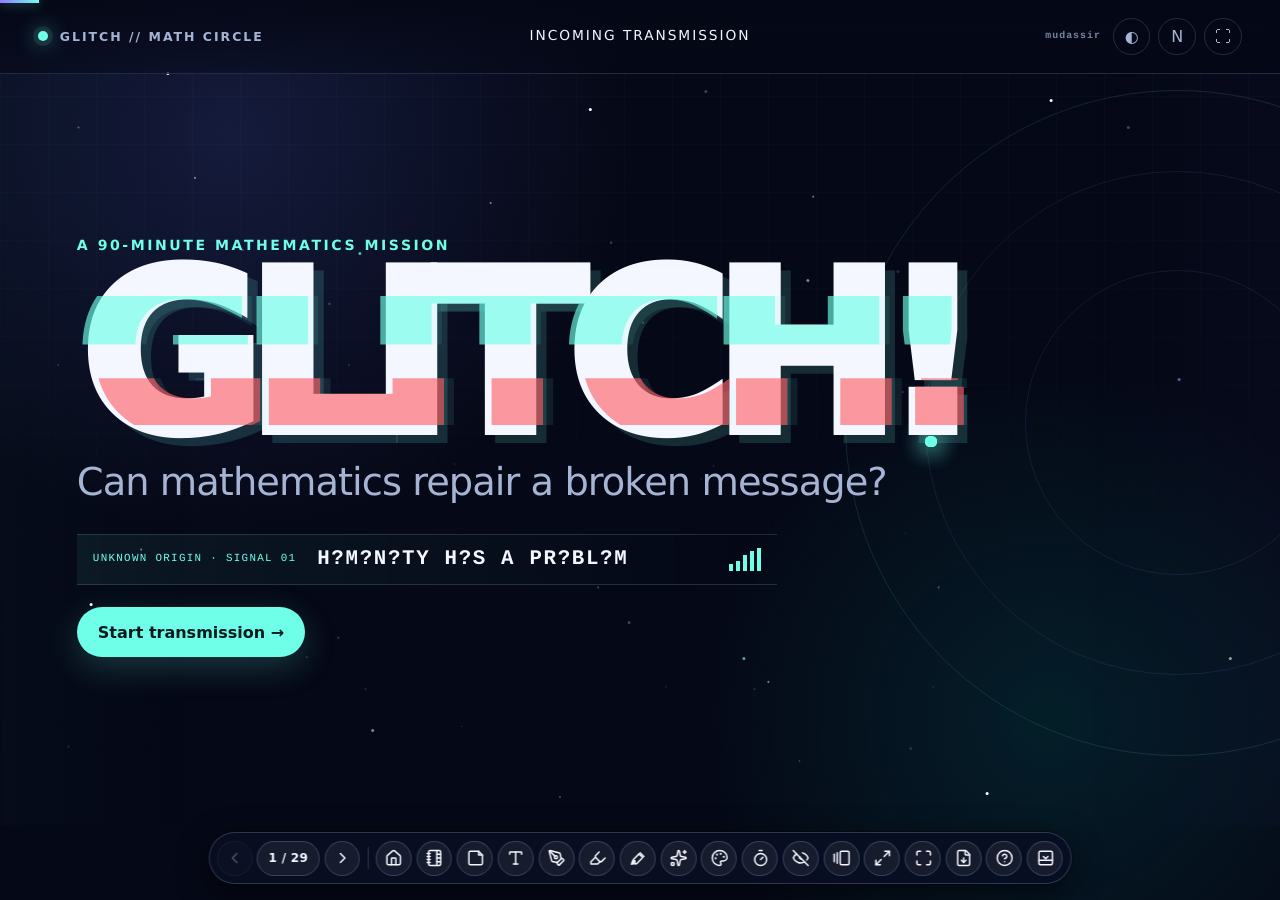
==== commit b408c0e2: "hamming game" ====
--- a/index.html
+++ b/index.html
@@ -531,6 +531,7 @@
 
 <section
         data-chapter="The constraints"
+        data-hidden-by-default="true"
         data-notes="Make the constraints feel physical. Give twelve students or twelve tokens as the battery budget. Remove one token for every transmitted light. Radiation or detector noise can change a green reading to red or red to green. For the first half of the session assume at most one such flip. Do not introduce formal coding vocabulary yet. The students should feel the problem before they receive names for the tools." class="slide nila" data-title="The constraints" data-time="3 min">
         <header class="slide-head">
           <div class="eyebrow">Mission constraints</div>
@@ -670,6 +671,7 @@
 
 <section
         data-chapter="Human card game"
+        data-hidden-by-default="true"
         data-notes="Physical setup: Choose four volunteers. Give each a double-sided red/green card. They stand left-to-right in positions 8, 4, 2, 1. The displayed cards can also be clicked for a digital version. Round structure: One team draws a mission card.; They silently arrange the four volunteers.; Another team reads the pattern and identifies the message.; Swap teams quickly.; The place-value labels allow a secondary route: messages 0–15 can be treated as numbers, but students do not need binary arithmetic to play. The print button creates sixteen cut-out message cards plus red/green bit cards in a new window." class="slide nila" data-title="Human card game" data-time="8 min">
         <header class="slide-head">
           <div class="eyebrow">Card game · Human transmitter</div>
@@ -822,7 +824,7 @@
                 type="range"
                 min="1"
                 max="8"
-                value="4"
+                value="3"
                 aria-label="Number of lights"
               />
               <div class="range-labels">
@@ -830,14 +832,14 @@
                 ><span>5</span><span>6</span><span>7</span><span>8</span>
               </div>
               <div class="capacity-result" id="nila-capacityResult">
-                16 <span>patterns</span>
+                8 <span>patterns</span>
               </div>
               <div
                 class="capacity-verdict"
                 id="nila-capacityVerdict"
-                style="color: var(--green)"
+                style="color: var(--red)"
               >
-                Enough for 16 ✓
+                Not enough for 16
               </div>
             </div>
           </div>
@@ -866,6 +868,7 @@
 
 <section
         data-chapter="Play the codebook"
+        data-hidden-by-default="true"
         data-notes="Use this after one or two physical rounds. A random mission card appears. Students tell you which four lights should be green; click the lights and check. After a correct encoding, click “Radiation!” It flips one random light. Ask the receiving team to decode the corrupted pattern using the codebook. Every four-bit pattern is a valid message now, so a flipped light always produces a different valid report — never an obvious error. Keep one such ambiguous example for the next slide." class="slide nila" data-title="Play the codebook" data-time="8 min">
         <header class="slide-head">
           <div class="eyebrow">Card game · Round two</div>
@@ -919,6 +922,7 @@
 
 <section
         data-chapter="Decode the opening"
+        data-hidden-by-default="true"
         data-notes="Return to 1011. Let a student find it in the codebook. Make the consequence theatrical: Mission Control starts preparing a shelter command or abandonment procedure. Then announce a diagnostic alert: LUMEN detected a radiation spike during the 90-second link. One colour may have been misread. Ask students to compare 1011 with nearby valid messages. The most important comparison is 1010."
         class="slide nila"
         data-title="Decode the opening"
@@ -1039,24 +1043,24 @@
 
 <section
         data-chapter="Invent protection"
-        data-notes="Give groups a few minutes to invent any protection scheme. Each group must state: what it sends, how Earth detects damage, whether Earth can repair it, and how many flashes it costs. Collect proposals without judging immediately. Common ideas: repeat, majority vote, checksum/parity, reserve gaps, send position labels, use brighter or longer flashes. Use the three large cards as buckets for their ideas. The rest of the story tests them." class="slide nila" data-title="Invent protection" data-time="6 min">
+        data-notes="Give groups a few minutes to invent any protection scheme. Each group must state: what it sends, how Earth detects damage, whether Earth can repair it, and how many flashes it costs. Collect proposals without judging immediately. Common ideas: checksum/parity, repeat, majority vote, reserve gaps, send position labels, use brighter or longer flashes. Use the three large cards as buckets for their ideas. The rest of the story tests them." class="slide nila" data-title="Invent protection" data-time="6 min">
         <header class="slide-head">
           <div class="eyebrow">Engineering huddle</div>
           <div class="mission-time">You have 4 minutes</div>
         </header>
         <div class="slide-body">
           <div class="idea-arena">
+            <article class="idea-card">
+              <div class="idea-art">🐕</div>
+              <h3>Add a watchdog light</h3>
+              <div class="cost-tag">Cost: <strong>1 extra flash</strong></div>
+            </article>
             <article class="idea-card">
               <div class="idea-art">🔁</div>
               <h3>Repeat the whole message</h3>
               <div class="cost-tag">Cost: <strong>8–12 flashes</strong></div>
             </article>
             <article class="idea-card">
-              <div class="idea-art">🐕</div>
-              <h3>Add a watchdog light</h3>
-              <div class="cost-tag">Cost: <strong>1 extra flash</strong></div>
-            </article>
-            <article class="idea-card">
               <div class="idea-art">🏝️</div>
               <h3>Spread valid messages apart</h3>
               <div class="cost-tag">
@@ -1076,8 +1080,8 @@
             Earth can repair it, and how many flashes it costs.
           </p>
           <p>
-            Collect proposals without judging immediately. Common ideas: repeat,
-            majority vote, checksum/parity, reserve gaps, send position labels,
+            Collect proposals without judging immediately. Common ideas:
+            checksum/parity, repeat, majority vote, reserve gaps, send position labels,
             use brighter or longer flashes.
           </p>
           <p>
@@ -1091,14 +1095,14 @@
         data-chapter="Repetition"
         data-notes="Two copies can reveal disagreement but cannot tell which copy is correct. Three copies allow a majority vote if at most one transmitted light among the three copies of each position is wrong. Repeating the four-bit report three times costs twelve flashes, beyond the mission budget of eight. Introduce redundancy: deliberate extra information used for reliability. The research question is not whether to use redundancy, but how efficiently." class="slide nila" data-title="Repetition" data-time="5 min">
         <header class="slide-head">
-          <div class="eyebrow">Idea 1 · Repetition</div>
+          <div class="eyebrow">Idea 2 · Repetition</div>
           <div class="mission-time">Simple, reliable, expensive</div>
         </header>
         <div class="slide-body">
           <div class="repeat-lab">
             <div class="repeat-visual">
               <div class="repeat-row">
-                <label>Copy 1</label><span class="mini-bit one"></span
+                <label>original message</label><span class="mini-bit one"></span
                 ><span class="mini-bit"></span><span class="mini-bit one"></span
                 ><span class="mini-bit"></span>
               </div>
@@ -1112,11 +1116,11 @@
                 ><span class="mini-bit"></span><span class="mini-bit one"></span
                 ><span class="mini-bit"></span>
               </div>
-              <div class="equation-strip">
+              <div class="equation-strip repetition-step step-hidden" id="repetitionMajority" aria-hidden="true">
                 majority → <span class="accent">1010</span>
               </div>
             </div>
-            <div class="battery-panel">
+            <div class="battery-panel repetition-step step-hidden" id="repetitionBudget" aria-hidden="true">
               <div class="micro">Battery budget</div>
               <div class="flash-count">12 flashes</div>
               <div class="battery">
@@ -1155,7 +1159,7 @@
         data-chapter="Parity watchdog"
         data-notes="Start from a four-bit message. Add one parity light so the total number of greens is even — five flashes in all. Let students toggle the lights and keep the watchdog satisfied. Flip any single light. The total parity changes from even to odd, so Earth detects an error. Then ask which light was wrong. One parity check cannot identify the location. Suggested joke: “The watchdog knows somebody entered the house, but cannot tell which window.” Vocabulary: error detection is not the same as error correction ." class="slide nila" data-title="Parity watchdog" data-time="7 min">
         <header class="slide-head">
-          <div class="eyebrow">Idea 2 · The watchdog</div>
+          <div class="eyebrow">Idea 1 · The watchdog</div>
           <div class="mission-time">Even parity</div>
         </header>
         <div class="slide-body">
@@ -1328,6 +1332,128 @@
       </section>
 
 <section
+        data-chapter="Try five flashes"
+        data-notes="Make this an intentionally generous attempt. Five flashes create only 32 possible received strings. Correcting one error means each legal message needs its untouched word plus five distinct one-flip outcomes: six exclusive slots. Pretend, optimistically, that these neighborhoods pack with no accidental overlap. Five complete neighborhoods already use 30 slots, leaving only two for the sixth message. We need sixteen messages, so five flashes cannot possibly work. Emphasize that this is not a failed construction—it is a best-case impossibility argument."
+        class="slide nila"
+        data-title="Try five flashes"
+        data-time="4 min"
+      >
+        <header class="slide-head">
+          <div class="eyebrow">Honest attempt 1 · Five flashes</div>
+          <div class="mission-time">32 possible received strings</div>
+        </header>
+        <div class="slide-body">
+          <div class="capacity-attempt-stage">
+            <div class="attempt-board">
+              <div class="attempt-board-head">
+                <span>Best-case packing attempt</span><strong>32 slots</strong>
+              </div>
+              <div class="attempt-groups" id="nila-fiveAttempt" aria-label="Five complete six-slot neighborhoods, two leftover slots, and an incomplete sixth neighborhood"></div>
+              <div class="attempt-legend">
+                <span><i class="attempt-original-key"></i> message</span>
+                <span><i class="attempt-neighbour-key"></i> one-flip result</span>
+                <span><i class="attempt-missing-key"></i> missing slot</span>
+              </div>
+            </div>
+            <div class="attempt-reasoning">
+              <div class="attempt-kicker">Be unrealistically generous</div>
+              <h2>Assume every neighborhood packs perfectly.</h2>
+              <div class="attempt-math">
+                <span><strong>1</strong> original</span>
+                <b>+</b>
+                <span><strong>5</strong> possible flips</span>
+                <b>=</b>
+                <span><strong>6</strong> slots per message</span>
+              </div>
+              <div class="attempt-verdict">
+                <span>32 ÷ 6</span><strong>At most 5 protected messages</strong>
+                <small>We need 16. The sixth message already spills over.</small>
+              </div>
+            </div>
+          </div>
+        </div>
+        <footer class="slide-foot">
+          <span class="prompt">Can rearranging the bubbles create more space?</span
+          ><span>No—every message still needs six exclusive outcomes</span>
+        </footer>
+        <aside class="notes">
+          <p>
+            Treat this as a genuine attempt, but grant it every advantage: assume
+            the first neighborhoods never overlap accidentally.
+          </p>
+          <p>
+            Each protected five-bit message needs six received strings: the
+            original and the five strings reached by one flip. Five such groups
+            use 30 of the 32 strings. Only two remain, but message six needs six.
+          </p>
+          <p>
+            Therefore five flashes cannot protect sixteen reports, regardless
+            of how cleverly the legal messages are chosen.
+          </p>
+        </aside>
+      </section>
+
+<section
+        data-chapter="Try six flashes"
+        data-notes="Now give six flashes the same optimistic treatment. There are 64 possible received strings. Each legal message needs itself plus six distinct one-flip outcomes: seven exclusive slots. Even if nine neighborhoods pack perfectly, they consume 63 strings and leave only one. The tenth message already fails, and the mission needs sixteen. This visual should make 16×7 greater than 64 feel inevitable before presenting the formal bound."
+        class="slide nila"
+        data-title="Try six flashes"
+        data-time="4 min"
+      >
+        <header class="slide-head">
+          <div class="eyebrow">Honest attempt 2 · Six flashes</div>
+          <div class="mission-time">64 possible received strings</div>
+        </header>
+        <div class="slide-body">
+          <div class="capacity-attempt-stage">
+            <div class="attempt-board six-attempt-board">
+              <div class="attempt-board-head">
+                <span>Best-case packing attempt</span><strong>64 slots</strong>
+              </div>
+              <div class="attempt-groups" id="nila-sixAttempt" aria-label="Nine complete seven-slot neighborhoods, one leftover slot, and an incomplete tenth neighborhood"></div>
+              <div class="attempt-legend">
+                <span><i class="attempt-original-key"></i> message</span>
+                <span><i class="attempt-neighbour-key"></i> one-flip result</span>
+                <span><i class="attempt-missing-key"></i> missing slot</span>
+              </div>
+            </div>
+            <div class="attempt-reasoning">
+              <div class="attempt-kicker">Try again with twice the space</div>
+              <h2>Six flashes still run out far too early.</h2>
+              <div class="attempt-math">
+                <span><strong>1</strong> original</span>
+                <b>+</b>
+                <span><strong>6</strong> possible flips</span>
+                <b>=</b>
+                <span><strong>7</strong> slots per message</span>
+              </div>
+              <div class="attempt-verdict">
+                <span>64 ÷ 7</span><strong>At most 9 protected messages</strong>
+                <small>We need 16. The tenth message has only one slot left.</small>
+              </div>
+            </div>
+          </div>
+        </div>
+        <footer class="slide-foot">
+          <span class="prompt">What changes when we allow seven flashes?</span
+          ><span>One more flash doubles the universe to 128</span>
+        </footer>
+        <aside class="notes">
+          <p>
+            Again assume a perfect best case: every complete neighborhood is
+            disjoint and wastes no received string.
+          </p>
+          <p>
+            Each six-bit message needs seven exclusive outcomes. Nine groups use
+            63 of the 64 strings. The tenth group cannot fit, let alone all sixteen.
+          </p>
+          <p>
+            Now students are ready for the compact inequality on the next slide.
+          </p>
+        </aside>
+      </section>
+
+<section
         data-chapter="Sphere packing"
         data-notes="Group exercise: For length n, a word plus all words one flip away has size n+1. Sixteen correctable messages need sixteen disjoint balls, inside 2ⁿ total strings. n = 6: 16×7 = 112 &gt; 64, so impossible.; n = 7: 16×8 = 128 = 128 — an exact fit with nothing wasted.; The Hamming(7,4) code we build next meets this bound with equality: a perfect code. Emphasize the research lesson: a lower bound says what cannot work; here it is tight. Determining the largest code with given length and distance is written A₂(n,d). Extension: model all n-bit words as graph vertices, join pairs at distance 1 or 2, and seek a largest independent set." class="slide nila" data-title="Sphere packing" data-time="8 min">
         <header class="slide-head">
@@ -1338,8 +1464,20 @@
           <div class="packing-stage">
             <div
               class="packing-box"
-              aria-label="Sixteen non-overlapping message bubbles"
-            ></div>
+              role="img"
+              aria-label="All 128 seven-bit strings partitioned into sixteen non-overlapping neighborhoods. Each neighborhood contains one original message and its seven one-bit-flip neighbors."
+            >
+              <div class="packing-box-head">
+                <span>Universe of 7-bit strings</span>
+                <strong>2<sup>7</sup> = 128</strong>
+              </div>
+              <div class="packing-grid" id="nila-packingGrid" aria-hidden="true"></div>
+              <div class="packing-legend" aria-hidden="true">
+                <span><i class="legend-original"></i> original</span>
+                <span><i class="legend-neighbour"></i> one-flip neighbour</span>
+                <strong>16 perfect neighborhoods</strong>
+              </div>
+            </div>
             <div class="bound-panel">
               <h2>Each protected message occupies:</h2>
               <div class="bound-equation">
@@ -1383,26 +1521,47 @@
 
 <section
         data-chapter="Three inspectors"
-        data-notes="Place check lights in positions 1, 2, and 4. Data occupies 3, 5, 6, 7. Each position number has a unique binary description, which tells which inspectors watch it. Inspector 1 watches the odd positions 1,3,5,7.; Inspector 2 watches 2,3,6,7.; Inspector 4 watches 4,5,6,7.; Each inspector enforces even parity on its group. A damaged position triggers exactly the inspectors whose labels add to that position number. For younger groups, treat this as a detective game. For older groups, connect the pattern to binary place values." class="slide nila" data-title="Three inspectors" data-time="8 min">
+        data-notes="Begin with the obvious arrangement: four data lights followed by three check lights. Ask whether merely appending the checks gives each damaged position a unique alarm signature. Advance once to count the eight three-inspector yes/no patterns and reserve 000 for no error. Advance again to isolate 001, 010, and 100—the signatures belonging to exactly one inspector—and ask students to predict where P1, P2, and P4 should move. Only on the third advance reveal check positions 1, 2, and 4; data then occupies 3, 5, 6, 7. Inspector 1 watches 1,3,5,7.; Inspector 2 watches 2,3,6,7.; Inspector 4 watches 4,5,6,7." class="slide nila" data-title="Three inspectors" data-time="8 min">
         <header class="slide-head">
           <div class="eyebrow">A seven-flash repair code</div>
           <div class="mission-time">3 inspectors · 4 data lights</div>
         </header>
         <div class="slide-body">
           <div class="inspector-stage">
-            <div class="position-map" id="nila-positionMap"></div>
-            <div class="inspectors" id="nila-inspectorCards"></div>
-          </div>
-        </div>
-        <footer class="slide-foot">
-          <span class="prompt">Why powers of two: 1, 2, 4?</span
-          ><span>Every position gets a unique inspector signature</span>
-        </footer>
-        <aside class="notes">
-          <p>
-            Place check lights in positions 1, 2, and 4. Data occupies 3, 5, 6,
-            7. Each position number has a unique binary description, which tells
-            which inspectors watch it.
+            <div class="position-map-panel">
+              <div class="position-map" id="nila-positionMap"></div>
+              <div class="position-order-caption" id="nila-positionCaption">
+                First attempt: keep the four data lights together and append all three checks.
+              </div>
+            </div>
+            <div class="placement-side">
+              <div class="placement-discovery placement-details" id="nila-placementDiscovery" aria-hidden="false">
+                <span>Design requirement</span>
+                <h2>Every damaged position needs its own alarm pattern.</h2>
+                <p>Three inspectors each answer yes or no. How many different patterns can they report?</p>
+              </div>
+              <div class="inspectors placement-details step-hidden" id="nila-inspectorCards" aria-hidden="true"></div>
+            </div>
+          </div>
+        </div>
+        <footer class="slide-foot">
+          <span class="prompt" id="nila-inspectorPrompt">Do three checks help just because we appended them?</span
+          ><span id="nila-inspectorFooterHint">Next: find positions that give every light a distinct signature</span>
+        </footer>
+        <aside class="notes">
+          <p>
+            Start with the natural first draft: D1, D2, D3, D4, then P1, P2,
+            P4. Ask what makes those final three positions special. Nothing yet.
+          </p>
+          <p>
+            First count the eight possible three-inspector signatures. Reserve
+            000 for “no error,” leaving exactly seven signatures for seven
+            damaged positions. Then identify 001, 010, and 100 as the three
+            solo-inspector anchors.
+          </p>
+          <p>
+            Only after students predict the placement, relocate the checks to
+            positions 1, 2, and 4. Data occupies 3, 5, 6, 7.
           </p>
           <ul>
             <li>Inspector 1 watches the odd positions 1,3,5,7.</li>
@@ -1933,6 +2092,202 @@
       </section>
 
 <section
+        data-chapter="Recovery game"
+        data-notes="This is a real byte-by-byte Hamming(7,4) experiment. Let students edit the page of text, then press Encode. Every byte becomes two four-bit nibbles, and every nibble becomes a seven-bit Hamming codeword. Adjust the bit-flip percentage, then damage transmitted bits independently. Before repairing, ask for a prediction: how much of the text will survive? Hamming(7,4) guarantees repair only when a codeword receives at most one flip; as the rate rises, more seven-bit blocks receive multiple errors. Press Repair + compare to measure exact byte recovery."
+        class="slide nila"
+        data-title="Recovery game: text"
+        data-time="6 min"
+      >
+        <header class="slide-head">
+          <div class="eyebrow">Recovery game · Round 1</div>
+          <div class="mission-time">A page of editable text</div>
+        </header>
+        <div class="slide-body">
+          <div class="hamming-text-game" data-hamming-game data-source="text" data-stage="0">
+            <div class="hamming-game-title">
+              <div><span>LIVE PAYLOAD</span><h2>Can Hamming code rescue a damaged page?</h2></div>
+              <label class="hamming-noise-control">
+                <span>Random bit flips</span>
+                <input type="range" min="0" max="50" value="10" step="1" data-noise-rate aria-label="Random bit-flip percentage">
+                <output data-noise-output>10%</output>
+              </label>
+            </div>
+            <div class="hamming-text-compare">
+              <label class="hamming-text-pane">
+                <span>Original text · editable</span>
+                <textarea data-source-input spellcheck="false">NILA REPORT 47-B
+
+The drill reached a layer of unusually clear ice at 04:17. Beneath it, the spectrometer found a repeating chemical pattern. This is not proof of life, but it is exactly the kind of clue the mission came to investigate.
+
+Battery reserves are low. The next communication window lasts ninety seconds. Please confirm that this report arrived intact—and if it did not, let the mathematics repair what the radiation changed.</textarea>
+              </label>
+              <div class="hamming-text-pane">
+                <span>Recovered text</span>
+                <pre data-recovered-output>Recovered text will appear here.</pre>
+              </div>
+            </div>
+            <div class="hamming-game-console">
+              <div class="hamming-actions">
+                <button class="action" data-hamming-action="encode">1 · Encode (7,4)</button>
+                <button class="action warn" data-hamming-action="corrupt">2 · Flip 10%</button>
+                <button class="action primary" data-hamming-action="repair">3 · Repair + compare</button>
+                <button class="action ghost" data-hamming-action="reset">Reset</button>
+              </div>
+              <div class="hamming-progress"><i data-game-progress></i></div>
+              <div class="hamming-status" data-game-status aria-live="polite">Ready. Encode the source to begin.</div>
+              <div class="hamming-metrics">
+                <span>Source<strong data-metric="source">—</strong></span>
+                <span>Encoded<strong data-metric="encoded">—</strong></span>
+                <span>Flipped<strong data-metric="flips">—</strong></span>
+                <span>Recovered<strong data-metric="recovery">—</strong></span>
+              </div>
+              <div class="hamming-bit-sample" data-bit-sample><em>original</em><b>→</b><em>damaged</em><b>→</b><em>repaired</em></div>
+            </div>
+          </div>
+        </div>
+        <footer class="slide-foot">
+          <span class="prompt">Predict the recovery percentage before decoding</span
+          ><span>Every result is computed from the actual transmitted bits</span>
+        </footer>
+        <aside class="notes">
+          <p>Edit the text if the group wants to send its own message.</p>
+          <p>
+            Compare several bit-flip rates and emphasize the difference between
+            a per-bit probability and the guarantee of at most one error per
+            seven-bit codeword.
+          </p>
+        </aside>
+      </section>
+
+<section
+        data-chapter="Recovery game"
+        data-notes="Round two uses a locally authored recreation inspired by CERN's first website. It is HTML, so damage can affect both visible words and structural markup. Encode the source, choose a bit-flip rate, apply fresh noise, and repair it. The right-hand browser preview renders the recovered HTML. Compare the exact-byte percentage with the visual result: a page may look plausible even when some bytes are wrong. This is a useful distinction between mathematical correctness and human-perceived usability."
+        class="slide nila"
+        data-title="Recovery game: webpage"
+        data-time="5 min"
+      >
+        <header class="slide-head">
+          <div class="eyebrow">Recovery game · Round 2</div>
+          <div class="mission-time">The first website · recreated</div>
+        </header>
+        <div class="slide-body">
+          <div class="hamming-text-game" data-hamming-game data-source="web" data-stage="0">
+            <div class="hamming-game-title">
+              <div><span>FAMOUS WEBPAGE</span><h2>Will damaged HTML still behave like a webpage?</h2></div>
+              <label class="hamming-noise-control">
+                <span>Random bit flips</span>
+                <input type="range" min="0" max="50" value="10" step="1" data-noise-rate aria-label="Random bit-flip percentage">
+                <output data-noise-output>10%</output>
+              </label>
+            </div>
+            <div class="hamming-text-compare webpage-compare">
+              <div class="hamming-text-pane">
+                <span>Original · a playful 1991-style recreation</span>
+                <iframe data-source-preview title="Original recreation of the first website" sandbox></iframe>
+              </div>
+              <div class="hamming-text-pane">
+                <span>Recovered webpage</span>
+                <iframe data-recovered-output title="Recovered webpage" sandbox></iframe>
+              </div>
+            </div>
+            <div class="hamming-game-console">
+              <div class="hamming-actions">
+                <button class="action" data-hamming-action="encode">1 · Encode HTML</button>
+                <button class="action warn" data-hamming-action="corrupt">2 · Flip 10%</button>
+                <button class="action primary" data-hamming-action="repair">3 · Repair + render</button>
+                <button class="action ghost" data-hamming-action="reset">Reset</button>
+              </div>
+              <div class="hamming-progress"><i data-game-progress></i></div>
+              <div class="hamming-status" data-game-status aria-live="polite">Ready. Encode the source to begin.</div>
+              <div class="hamming-metrics">
+                <span>HTML<strong data-metric="source">—</strong></span>
+                <span>Encoded<strong data-metric="encoded">—</strong></span>
+                <span>Flipped<strong data-metric="flips">—</strong></span>
+                <span>Recovered<strong data-metric="recovery">—</strong></span>
+              </div>
+              <div class="hamming-bit-sample" data-bit-sample><em>original</em><b>→</b><em>damaged</em><b>→</b><em>repaired</em></div>
+            </div>
+          </div>
+        </div>
+        <footer class="slide-foot">
+          <span class="prompt">Can a page look right without being byte-perfect?</span
+          ><span>Source code is data too</span>
+        </footer>
+        <aside class="notes">
+          <p>
+            This reconstruction is intentionally simple and contains no active
+            scripts. The experiment encodes its complete HTML source.
+          </p>
+        </aside>
+      </section>
+
+<section
+        data-chapter="Recovery game"
+        data-notes="The final scale test processes the complete Project Gutenberg UTF-8 text of War and Peace by Leo Tolstoy, not an excerpt. The source file is 3,359,405 bytes. Encoding creates two Hamming codewords per byte and 47,031,670 transmitted bits. Choose a bit-flip rate, apply independent noise, then repair and compare every decoded byte with the original. Processing is chunked so the presentation remains responsive. Point out that the code is doing millions of small local repairs, but blocks with two or more errors remain outside its guarantee."
+        class="slide nila"
+        data-title="Recovery game: complete book"
+        data-time="6 min"
+      >
+        <header class="slide-head">
+          <div class="eyebrow">Recovery game · Final round</div>
+          <div class="mission-time">Complete public-domain book · 3.36 MB</div>
+        </header>
+        <div class="slide-body">
+          <div class="hamming-text-game" data-hamming-game data-source="book" data-stage="0">
+            <div class="hamming-game-title">
+              <div><span>PROJECT GUTENBERG EBOOK #2600</span><h2>Can we repair all of <em>War and Peace</em>?</h2></div>
+              <label class="hamming-noise-control">
+                <span>Random bit flips</span>
+                <input type="range" min="0" max="50" value="10" step="1" data-noise-rate aria-label="Random bit-flip percentage">
+                <output data-noise-output>10%</output>
+              </label>
+            </div>
+            <div class="hamming-text-compare book-compare">
+              <div class="hamming-text-pane">
+                <span>Original book · opening preview</span>
+                <pre data-source-preview>Loading book preview…</pre>
+              </div>
+              <div class="hamming-text-pane">
+                <span>Recovered book · opening preview</span>
+                <pre data-recovered-output>Recovered text will appear here.</pre>
+              </div>
+            </div>
+            <div class="hamming-game-console">
+              <div class="hamming-actions">
+                <button class="action" data-hamming-action="encode">1 · Encode complete book</button>
+                <button class="action warn" data-hamming-action="corrupt">2 · Flip 10%</button>
+                <button class="action primary" data-hamming-action="repair">3 · Repair + compare</button>
+                <button class="action ghost" data-hamming-action="reset">Reset</button>
+              </div>
+              <div class="hamming-progress"><i data-game-progress></i></div>
+              <div class="hamming-status" data-game-status aria-live="polite">Ready. Encode the source to begin.</div>
+              <div class="hamming-metrics">
+                <span>Book<strong data-metric="source">3.36 MB</strong></span>
+                <span>Encoded<strong data-metric="encoded">—</strong></span>
+                <span>Flipped<strong data-metric="flips">—</strong></span>
+                <span>Recovered<strong data-metric="recovery">—</strong></span>
+              </div>
+              <div class="hamming-bit-sample" data-bit-sample><em>original</em><b>→</b><em>damaged</em><b>→</b><em>repaired</em></div>
+            </div>
+          </div>
+        </div>
+        <footer class="slide-foot">
+          <span class="prompt">Millions of repairs—what does the guarantee still miss?</span
+          ><span>Leo Tolstoy · <a class="slide-source-link" href="https://www.gutenberg.org/ebooks/2600" target="_blank" rel="noopener">Project Gutenberg #2600</a> · public domain in the USA</span>
+        </footer>
+        <aside class="notes">
+          <p>
+            The bundled UTF-8 source is the complete Project Gutenberg edition,
+            including its license header and footer.
+          </p>
+          <p>
+            Rerun the noise step to show statistical variation. The exact
+            recovery percentage changes, but the large sample makes it stable.
+          </p>
+        </aside>
+      </section>
+
+<section
         data-chapter="Final transmission"
         data-notes="Give teams paper. They should independently calculate all three checks, add complaining labels, flip the indicated bit, extract data positions, and consult the codebook. Checks 1, 2, and 4 all fail. Syndrome = 1+2+4 = 7. Flip position 7 to obtain 1110000. Data positions 3,5,6,7 give 1000. The decoded report is LIQUID WATER DETECTED . Only click “Repair + decode” after groups defend their complete chain of reasoning."
         class="slide nila"
@@ -2339,6 +2694,7 @@
 
   <script src="app.js" defer></script>
   <script src="nila-slides.js" defer></script>
+  <script src="hamming-text-game.js" defer></script>
   <script src="deck-controls.js" defer></script>
 </body>
 </html>
--- a/styles.css
+++ b/styles.css
@@ -157,6 +157,80 @@
 }
 .slide.active { opacity: 1; visibility: visible; transform: translateX(0); pointer-events: auto; }
 .slide.was-active { transform: translateX(-4%); }
+
+/* Layered content entrances keep each new slide readable without delaying use. */
+@keyframes slideContentFadeIn {
+  from { opacity: 0; transform: translateY(14px); filter: blur(3px); }
+  to { opacity: 1; transform: translateY(0); filter: blur(0); }
+}
+
+.slide:not(.nila).active .slide-inner > * {
+  animation: slideContentFadeIn 900ms cubic-bezier(.2, .75, .2, 1) both;
+}
+.slide:not(.nila).active .slide-inner > :nth-child(2) { animation-delay: 110ms; }
+.slide:not(.nila).active .slide-inner > :nth-child(3) { animation-delay: 220ms; }
+.slide:not(.nila).active .slide-inner > :nth-child(4) { animation-delay: 330ms; }
+.slide:not(.nila).active .slide-inner > :nth-child(n + 5) { animation-delay: 440ms; }
+.slide:not(.nila).active > .story-figure {
+  animation: slideContentFadeIn 1100ms 420ms cubic-bezier(.2, .75, .2, 1) both;
+}
+
+.slide.nila.active .slide-head {
+  animation: none;
+  opacity: 1;
+  visibility: visible;
+  transform: none;
+  filter: none;
+}
+.slide.nila.active .slide-body > * {
+  animation: slideContentFadeIn 1050ms 210ms cubic-bezier(.2, .75, .2, 1) both;
+}
+.slide.nila.active .slide-foot {
+  animation: slideContentFadeIn 850ms 480ms cubic-bezier(.2, .75, .2, 1) both;
+}
+
+.slide.nila.active :is(
+  .metric-row > .metric,
+  .idea-arena > .idea-card,
+  .doubling-visual > .doubling-column,
+  .repeat-visual > .repeat-row,
+  .research-grid > .research-card,
+  .world-grid > .world-card,
+  .error-cards > .error-card,
+  .big-rules > .rule
+) {
+  animation: slideContentFadeIn 900ms 360ms cubic-bezier(.2, .75, .2, 1) both;
+}
+.slide.nila.active :is(
+  .metric-row,
+  .idea-arena,
+  .doubling-visual,
+  .repeat-visual,
+  .research-grid,
+  .world-grid,
+  .error-cards,
+  .big-rules
+) > :nth-child(2) { animation-delay: 470ms; }
+.slide.nila.active :is(
+  .metric-row,
+  .idea-arena,
+  .doubling-visual,
+  .repeat-visual,
+  .research-grid,
+  .world-grid,
+  .error-cards,
+  .big-rules
+) > :nth-child(3) { animation-delay: 580ms; }
+.slide.nila.active :is(
+  .metric-row,
+  .idea-arena,
+  .doubling-visual,
+  .repeat-visual,
+  .research-grid,
+  .world-grid,
+  .error-cards,
+  .big-rules
+) > :nth-child(n + 4) { animation-delay: 690ms; }
 
 .slide-inner {
   position: relative;
@@ -694,4 +768,5 @@
   .deck-chrome, .deck-footer, .notes-panel, .display-panel, .story-figure { display: none !important; }
   .deck { height: auto; }
   .slide { position: relative; display: block; visibility: visible; opacity: 1; transform: none; height: 100vh; page-break-after: always; }
-}
+  .slide *, .slide *::before, .slide *::after { animation: none !important; }
+}
--- a/nila-slides.css
+++ b/nila-slides.css
@@ -69,7 +69,13 @@
 }
 
 .slide.nila {
-  display: grid; grid-template-rows: auto 1fr auto; gap: clamp(12px, 2vh, 24px); padding: var(--slide-pad); overflow: hidden;
+  display: grid;
+  grid-template-rows: auto 1fr auto;
+  gap: clamp(12px, 2vh, 24px);
+  padding-block-start: calc(4.6rem + clamp(0.75rem, 2vh, 1.5rem));
+  padding-block-end: calc(4.7rem + clamp(0.65rem, 1.5vh, 1.25rem));
+  padding-inline: var(--slide-pad);
+  overflow: hidden;
 }
 
 .slide.nila::before {
@@ -101,6 +107,9 @@
         justify-content: space-between;
         gap: 24px;
         min-height: 50px;
+        position: relative;
+        z-index: 10;
+        isolation: isolate;
 }
 
 .slide.nila .eyebrow {
@@ -191,6 +200,11 @@
         min-height: 34px;
         color: var(--muted);
         font-size: clamp(11px, 1vw, 15px);
+}
+
+.slide.nila .slide-source-link {
+  color: var(--cyan);
+  text-underline-offset: 0.18em;
 }
 
 .slide.nila .prompt {
@@ -1166,7 +1180,7 @@
 }
 
 .slide.nila .repeat-row label {
-  width: 90px;
+  width: 150px;
         color: var(--muted);
         font-weight: 800;
 }
@@ -1197,6 +1211,35 @@
         display: flex;
         flex-direction: column;
         gap: 22px;
+}
+
+.slide.nila .repetition-step {
+  opacity: 1;
+  transform: translateY(0);
+  visibility: visible;
+  transition:
+    opacity 720ms ease,
+    transform 720ms cubic-bezier(.2, .8, .2, 1),
+    visibility 0s linear 0s;
+  will-change: opacity, transform;
+}
+
+.slide.nila .repetition-step.step-hidden {
+  opacity: 0;
+  transform: translateY(18px);
+  visibility: hidden;
+  transition:
+    opacity 520ms ease,
+    transform 520ms ease,
+    visibility 0s linear 520ms;
+}
+
+@media (prefers-reduced-motion: reduce) {
+  .slide.nila .repetition-step,
+  .slide.nila .repetition-step.step-hidden {
+    transform: none;
+    transition-duration: 0.01ms;
+  }
 }
 
 .slide.nila .flash-count {
@@ -1359,6 +1402,239 @@
         line-height: 0.8;
 }
 
+.slide.nila .capacity-attempt-stage {
+  width: min(1200px, 96vw);
+  display: grid;
+  grid-template-columns: minmax(0, 1.08fr) minmax(390px, 0.92fr);
+  gap: clamp(24px, 3.5vw, 52px);
+  align-items: center;
+}
+
+.slide.nila .attempt-board {
+  height: min(57vh, 510px);
+  display: grid;
+  grid-template-rows: auto 1fr auto;
+  gap: 12px;
+  padding: 17px;
+  border: 1px solid rgba(88, 230, 255, 0.3);
+  border-radius: calc(var(--radius) + 3px);
+  background:
+    linear-gradient(rgba(88, 230, 255, 0.035) 1px, transparent 1px),
+    linear-gradient(90deg, rgba(88, 230, 255, 0.035) 1px, transparent 1px),
+    radial-gradient(circle at 50% 45%, rgba(88, 230, 255, 0.09), transparent 70%),
+    rgba(4, 15, 27, 0.86);
+  background-size: 26px 26px, 26px 26px, auto, auto;
+  box-shadow: var(--shadow), inset 0 0 45px rgba(88, 230, 255, 0.035);
+  overflow: hidden;
+}
+
+.slide.nila .attempt-board-head,
+.slide.nila .attempt-legend {
+  display: flex;
+  align-items: center;
+  justify-content: space-between;
+  gap: 12px;
+}
+
+.slide.nila .attempt-board-head {
+  padding-bottom: 10px;
+  border-bottom: 1px solid rgba(88, 230, 255, 0.15);
+  color: var(--muted);
+  font: 850 clamp(11px, 1vw, 14px)/1 ui-monospace, SFMono-Regular, Menlo, monospace;
+  letter-spacing: 0.09em;
+  text-transform: uppercase;
+}
+
+.slide.nila .attempt-board-head strong {
+  color: var(--cyan);
+  font-size: 1.15em;
+}
+
+.slide.nila .attempt-groups {
+  min-height: 0;
+  display: grid;
+  grid-template-columns: repeat(var(--attempt-cols, 3), minmax(0, 1fr));
+  gap: 10px;
+}
+
+.slide.nila .attempt-group {
+  min-width: 0;
+  min-height: 0;
+  display: grid;
+  grid-template-rows: auto 1fr;
+  gap: 5px;
+  padding: 8px 9px;
+  border: 1px solid hsl(var(--group-hue) 78% 68% / 0.42);
+  border-radius: 15px;
+  background: linear-gradient(145deg, hsl(var(--group-hue) 76% 58% / 0.12), rgba(5, 18, 30, 0.5));
+  box-shadow: inset 0 0 18px hsl(var(--group-hue) 76% 58% / 0.05);
+}
+
+.slide.nila .attempt-group > strong {
+  color: hsl(var(--group-hue) 88% 80%);
+  font: 850 clamp(8px, 0.75vw, 11px)/1 ui-monospace, SFMono-Regular, Menlo, monospace;
+  letter-spacing: 0.06em;
+  text-transform: uppercase;
+}
+
+.slide.nila .attempt-dots {
+  display: flex;
+  flex-wrap: wrap;
+  align-content: center;
+  justify-content: center;
+  gap: clamp(5px, 0.55vw, 8px);
+}
+
+.slide.nila .attempt-dots i {
+  width: clamp(12px, 1.15vw, 17px);
+  aspect-ratio: 1;
+  display: grid;
+  place-items: center;
+  border-radius: 50%;
+  font-style: normal;
+}
+
+.slide.nila .attempt-dots .attempt-original {
+  background: var(--amber);
+  box-shadow: 0 0 12px rgba(255, 209, 102, 0.42);
+}
+
+.slide.nila .attempt-dots .attempt-neighbour {
+  background: hsl(var(--group-hue) 82% 68%);
+  box-shadow: 0 0 9px hsl(var(--group-hue) 80% 60% / 0.38);
+}
+
+.slide.nila .attempt-group.attempt-failed {
+  --group-hue: 353;
+  border-style: dashed;
+  border-color: rgba(255, 92, 112, 0.75);
+  background: rgba(255, 92, 112, 0.07);
+}
+
+.slide.nila .attempt-dots .attempt-spare {
+  border: 2px solid var(--cyan);
+  background: rgba(88, 230, 255, 0.1);
+}
+
+.slide.nila .attempt-dots .attempt-missing {
+  color: var(--red);
+  border: 1px dashed rgba(255, 92, 112, 0.68);
+  background: rgba(255, 92, 112, 0.06);
+  font: 900 10px/1 ui-monospace, monospace;
+}
+
+.slide.nila .attempt-failed small {
+  align-self: end;
+  grid-column: 1 / -1;
+  color: #ffc0c8;
+  font-size: clamp(8px, 0.7vw, 10px);
+  text-align: center;
+}
+
+.slide.nila .attempt-legend {
+  justify-content: flex-start;
+  padding-top: 9px;
+  border-top: 1px solid rgba(88, 230, 255, 0.15);
+  color: var(--muted);
+  font: 750 clamp(8px, 0.72vw, 11px)/1 ui-monospace, SFMono-Regular, Menlo, monospace;
+}
+
+.slide.nila .attempt-legend span {
+  display: inline-flex;
+  align-items: center;
+  gap: 5px;
+}
+
+.slide.nila .attempt-legend i {
+  width: 8px;
+  aspect-ratio: 1;
+  border-radius: 50%;
+}
+
+.slide.nila .attempt-original-key { background: var(--amber); }
+.slide.nila .attempt-neighbour-key { background: var(--cyan); }
+.slide.nila .attempt-missing-key { border: 1px dashed var(--red); }
+
+.slide.nila .attempt-reasoning {
+  display: flex;
+  flex-direction: column;
+  gap: clamp(14px, 2vh, 22px);
+}
+
+.slide.nila .attempt-kicker {
+  color: var(--amber);
+  font: 850 clamp(11px, 1vw, 14px)/1 ui-monospace, SFMono-Regular, Menlo, monospace;
+  letter-spacing: 0.1em;
+  text-transform: uppercase;
+}
+
+.slide.nila .attempt-reasoning h2 {
+  max-width: 620px;
+  font-size: clamp(32px, 3.7vw, 58px);
+}
+
+.slide.nila .attempt-math {
+  display: grid;
+  grid-template-columns: 1fr auto 1fr auto 1fr;
+  align-items: stretch;
+  gap: 7px;
+}
+
+.slide.nila .attempt-math span {
+  min-width: 0;
+  display: flex;
+  flex-direction: column;
+  align-items: center;
+  justify-content: center;
+  gap: 3px;
+  padding: 10px 7px;
+  border: 1px solid var(--line);
+  border-radius: 13px;
+  color: var(--muted);
+  background: var(--panel);
+  font-size: clamp(9px, 0.82vw, 12px);
+  text-align: center;
+}
+
+.slide.nila .attempt-math strong {
+  color: var(--cyan);
+  font-size: clamp(23px, 2.6vw, 38px);
+}
+
+.slide.nila .attempt-math b {
+  align-self: center;
+  color: var(--muted);
+  font-size: 22px;
+}
+
+.slide.nila .attempt-verdict {
+  display: grid;
+  gap: 6px;
+  padding: 17px 19px;
+  border: 1px solid rgba(255, 92, 112, 0.52);
+  border-radius: 17px;
+  background: linear-gradient(135deg, rgba(255, 92, 112, 0.13), rgba(255, 92, 112, 0.035));
+}
+
+.slide.nila .attempt-verdict span {
+  color: var(--muted);
+  font: 800 clamp(12px, 1.1vw, 16px)/1 ui-monospace, SFMono-Regular, Menlo, monospace;
+}
+
+.slide.nila .attempt-verdict strong {
+  color: var(--red);
+  font-size: clamp(22px, 2.25vw, 34px);
+}
+
+.slide.nila .attempt-verdict small {
+  color: #ffd5da;
+  font-size: clamp(12px, 1.05vw, 15px);
+}
+
+.slide.nila.active .attempt-group {
+  animation: slideContentFadeIn 760ms calc(330ms + var(--attempt-index) * 55ms) cubic-bezier(.2, .75, .2, 1) both;
+}
+
 .slide.nila .packing-stage {
   width: min(1160px, 96vw);
         display: grid;
@@ -1369,41 +1645,157 @@
 
 .slide.nila .packing-box {
   height: min(62vh, 590px);
-        border: 1px solid var(--line);
-        border-radius: var(--radius);
-        background: rgba(5, 18, 30, 0.58);
-        display: grid;
-        grid-template-columns: repeat(4, 1fr);
-        grid-template-rows: repeat(4, 1fr);
-        gap: 10px;
-        padding: 18px;
-        box-shadow: var(--shadow);
-}
-
-.slide.nila .sphere {
+  border: 1px solid rgba(88, 230, 255, 0.28);
+  border-radius: calc(var(--radius) + 4px);
+  background:
+    linear-gradient(rgba(88, 230, 255, 0.035) 1px, transparent 1px),
+    linear-gradient(90deg, rgba(88, 230, 255, 0.035) 1px, transparent 1px),
+    radial-gradient(circle at 50% 45%, rgba(88, 230, 255, 0.1), transparent 66%),
+    rgba(4, 15, 27, 0.86);
+  background-size: 28px 28px, 28px 28px, auto, auto;
+  display: grid;
+  grid-template-rows: auto 1fr auto;
+  gap: 10px;
+  padding: 15px 17px 13px;
+  box-shadow: var(--shadow), inset 0 0 45px rgba(88, 230, 255, 0.035);
+  overflow: hidden;
+}
+
+.slide.nila .packing-box-head,
+.slide.nila .packing-legend {
+  display: flex;
+  align-items: center;
+  justify-content: space-between;
+  gap: 14px;
+}
+
+.slide.nila .packing-box-head {
+  padding-bottom: 9px;
+  border-bottom: 1px solid rgba(88, 230, 255, 0.14);
+  color: var(--muted);
+  font: 850 clamp(11px, 1vw, 14px)/1.1 ui-monospace, SFMono-Regular, Menlo, monospace;
+  letter-spacing: 0.08em;
+  text-transform: uppercase;
+}
+
+.slide.nila .packing-box-head strong {
+  color: var(--cyan);
+  font-size: 1.2em;
+  letter-spacing: 0;
+}
+
+.slide.nila .packing-grid {
+  min-height: 0;
+  display: grid;
+  grid-template-columns: repeat(4, minmax(0, 1fr));
+  grid-template-rows: repeat(4, minmax(0, 1fr));
+  gap: 7px;
+}
+
+.slide.nila .message-bubble {
+  min-width: 0;
+  min-height: 0;
+  aspect-ratio: 1;
+  place-self: center;
+  height: 100%;
   border-radius: 50%;
-        border: 2px solid rgba(88, 230, 255, 0.62);
-        background: radial-gradient(
-          circle,
-          rgba(88, 230, 255, 0.2),
-          rgba(88, 230, 255, 0.04) 64%,
-          transparent 66%
-        );
-        display: grid;
-        place-items: center;
-        font-weight: 950;
-        color: #dffaff;
-        min-width: 0;
-}
-
-.slide.nila .sphere:nth-child(3n) {
-  border-color: rgba(181, 140, 255, 0.68);
-        background: radial-gradient(
-          circle,
-          rgba(181, 140, 255, 0.19),
-          rgba(181, 140, 255, 0.04) 64%,
-          transparent 66%
-        );
+  border: 1px solid rgba(88, 230, 255, 0.44);
+  background:
+    radial-gradient(circle at center, rgba(255, 209, 102, 0.1) 0 15%, transparent 16%),
+    radial-gradient(circle, rgba(88, 230, 255, 0.1), rgba(88, 230, 255, 0.025) 66%, transparent 68%);
+  box-shadow: inset 0 0 18px rgba(88, 230, 255, 0.08);
+  position: relative;
+}
+
+.slide.nila .message-bubble:nth-child(4n + 2),
+.slide.nila .message-bubble:nth-child(4n + 3) {
+  border-color: rgba(181, 140, 255, 0.46);
+  background:
+    radial-gradient(circle at center, rgba(255, 209, 102, 0.1) 0 15%, transparent 16%),
+    radial-gradient(circle, rgba(181, 140, 255, 0.1), rgba(181, 140, 255, 0.025) 66%, transparent 68%);
+}
+
+.slide.nila .bubble-words,
+.slide.nila .bubble-words i {
+  position: absolute;
+}
+
+.slide.nila .bubble-words {
+  inset: 0;
+}
+
+.slide.nila .bubble-words i {
+  display: grid;
+  place-items: center;
+  border-radius: 50%;
+  transform: translate(-50%, -50%);
+  font-style: normal;
+}
+
+.slide.nila .bubble-words .original-word {
+  left: 50%;
+  top: 50%;
+  width: clamp(17px, 1.55vw, 23px);
+  aspect-ratio: 1;
+  z-index: 2;
+  color: #1c1605;
+  background: var(--amber);
+  box-shadow: 0 0 15px rgba(255, 209, 102, 0.48);
+  font: 950 clamp(7px, 0.58vw, 9px)/1 ui-monospace, SFMono-Regular, Menlo, monospace;
+}
+
+.slide.nila .bubble-words .neighbour-word {
+  width: clamp(5px, 0.55vw, 8px);
+  aspect-ratio: 1;
+  background: var(--cyan);
+  box-shadow: 0 0 7px rgba(88, 230, 255, 0.52);
+}
+
+.slide.nila .bubble-words .neighbour-word:nth-of-type(2) { left: 50%; top: 17%; }
+.slide.nila .bubble-words .neighbour-word:nth-of-type(3) { left: 25%; top: 31%; }
+.slide.nila .bubble-words .neighbour-word:nth-of-type(4) { left: 75%; top: 31%; }
+.slide.nila .bubble-words .neighbour-word:nth-of-type(5) { left: 17%; top: 58%; }
+.slide.nila .bubble-words .neighbour-word:nth-of-type(6) { left: 83%; top: 58%; }
+.slide.nila .bubble-words .neighbour-word:nth-of-type(7) { left: 34%; top: 80%; }
+.slide.nila .bubble-words .neighbour-word:nth-of-type(8) { left: 66%; top: 80%; }
+
+.slide.nila .packing-legend {
+  padding-top: 8px;
+  border-top: 1px solid rgba(88, 230, 255, 0.14);
+  color: var(--muted);
+  font: 750 clamp(9px, 0.8vw, 12px)/1 ui-monospace, SFMono-Regular, Menlo, monospace;
+}
+
+.slide.nila .packing-legend span {
+  display: inline-flex;
+  align-items: center;
+  gap: 6px;
+}
+
+.slide.nila .packing-legend i {
+  width: 9px;
+  aspect-ratio: 1;
+  border-radius: 50%;
+}
+
+.slide.nila .packing-legend .legend-original {
+  background: var(--amber);
+  box-shadow: 0 0 8px rgba(255, 209, 102, 0.42);
+}
+
+.slide.nila .packing-legend .legend-neighbour {
+  background: var(--cyan);
+  box-shadow: 0 0 8px rgba(88, 230, 255, 0.42);
+}
+
+.slide.nila .packing-legend strong {
+  margin-left: auto;
+  color: var(--green);
+  white-space: nowrap;
+}
+
+.slide.nila.active .message-bubble {
+  animation: slideContentFadeIn 720ms calc(300ms + var(--bubble-index) * 34ms) cubic-bezier(.2, .75, .2, 1) both;
 }
 
 .slide.nila .bound-panel {
@@ -1448,6 +1840,119 @@
         align-items: center;
 }
 
+.slide.nila .position-map-panel {
+  display: flex;
+  flex-direction: column;
+  gap: 14px;
+}
+
+.slide.nila .placement-side {
+  min-height: 370px;
+  position: relative;
+}
+
+.slide.nila .placement-side > .placement-details {
+  position: absolute;
+  inset: 0;
+}
+
+.slide.nila .placement-discovery {
+  display: flex;
+  flex-direction: column;
+  justify-content: center;
+  gap: 16px;
+  padding: clamp(22px, 2.7vw, 38px);
+  border: 1px solid rgba(88, 230, 255, 0.25);
+  border-radius: var(--radius);
+  background:
+    radial-gradient(circle at 82% 15%, rgba(181, 140, 255, 0.13), transparent 36%),
+    var(--panel);
+  box-shadow: var(--shadow);
+}
+
+.slide.nila .placement-discovery > span {
+  color: var(--cyan);
+  font: 850 clamp(10px, 0.9vw, 13px)/1 ui-monospace, SFMono-Regular, Menlo, monospace;
+  letter-spacing: 0.11em;
+  text-transform: uppercase;
+}
+
+.slide.nila .placement-discovery h2 {
+  max-width: 15ch;
+  font-size: clamp(27px, 3vw, 44px);
+}
+
+.slide.nila .placement-discovery p {
+  color: var(--muted);
+  font-size: clamp(14px, 1.35vw, 19px);
+  line-height: 1.4;
+}
+
+.slide.nila .placement-discovery p strong {
+  color: var(--amber);
+}
+
+.slide.nila .signature-equation {
+  color: var(--amber);
+  font: 950 clamp(42px, 5vw, 72px)/1 ui-monospace, SFMono-Regular, Menlo, monospace;
+}
+
+.slide.nila .signature-equation sup {
+  font-size: 0.52em;
+}
+
+.slide.nila .signature-grid {
+  display: grid;
+  grid-template-columns: repeat(4, 1fr);
+  gap: 7px;
+}
+
+.slide.nila .signature-grid i {
+  padding: 9px 7px;
+  border: 1px solid rgba(88, 230, 255, 0.28);
+  border-radius: 10px;
+  color: var(--cyan);
+  background: rgba(88, 230, 255, 0.06);
+  font: 850 clamp(13px, 1.25vw, 18px)/1 ui-monospace, SFMono-Regular, Menlo, monospace;
+  font-style: normal;
+  text-align: center;
+}
+
+.slide.nila .signature-grid i.quiet {
+  color: var(--muted);
+  border-style: dashed;
+  background: rgba(255, 255, 255, 0.025);
+}
+
+.slide.nila .signature-anchors {
+  display: grid;
+  grid-template-columns: repeat(3, 1fr);
+  gap: 8px;
+}
+
+.slide.nila .signature-anchors b {
+  min-width: 0;
+  display: flex;
+  flex-direction: column;
+  align-items: center;
+  gap: 8px;
+  padding: 13px 8px;
+  border: 1px solid rgba(255, 209, 102, 0.32);
+  border-radius: 13px;
+  background: rgba(255, 209, 102, 0.07);
+  text-align: center;
+}
+
+.slide.nila .signature-anchors code {
+  color: var(--amber);
+  font-size: clamp(20px, 2vw, 30px);
+}
+
+.slide.nila .signature-anchors small {
+  color: var(--muted);
+  font-size: clamp(8px, 0.72vw, 10px);
+}
+
 .slide.nila .position-map {
   display: grid;
         grid-template-columns: repeat(7, 1fr);
@@ -1483,7 +1988,7 @@
 }
 
 .slide.nila .position-cell strong {
-  font-size: clamp(24px, 2.8vw, 44px);
+  font-size: clamp(20px, 2.3vw, 36px);
 }
 
 .slide.nila .position-cell small {
@@ -1491,6 +1996,12 @@
         letter-spacing: 0.08em;
         color: var(--muted);
         font-weight: 900;
+}
+
+.slide.nila .position-slot {
+  color: var(--muted);
+  font: 750 clamp(8px, 0.72vw, 10px)/1 ui-monospace, SFMono-Regular, Menlo, monospace;
+  white-space: nowrap;
 }
 
 .slide.nila .position-cell::after {
@@ -1501,10 +2012,48 @@
         color: rgba(255, 255, 255, 0.55);
 }
 
+.slide.nila .position-order-caption {
+  min-height: 66px;
+  display: flex;
+  align-items: center;
+  padding: 14px 17px;
+  border: 1px solid rgba(88, 230, 255, 0.24);
+  border-radius: 15px;
+  color: #dffaff;
+  background: rgba(7, 25, 39, 0.66);
+  font-size: clamp(13px, 1.2vw, 17px);
+  line-height: 1.35;
+}
+
+.slide.nila .position-order-caption strong {
+  margin-inline: 0.35em;
+  color: var(--amber);
+}
+
 .slide.nila .inspectors {
   display: grid;
         grid-template-columns: 1fr 1fr;
         gap: 14px;
+}
+
+.slide.nila .placement-details {
+  opacity: 1;
+  visibility: visible;
+  transform: translateY(0);
+  transition:
+    opacity 760ms ease,
+    transform 760ms cubic-bezier(.2, .8, .2, 1),
+    visibility 0s linear 0s;
+}
+
+.slide.nila .placement-details.step-hidden {
+  opacity: 0;
+  visibility: hidden;
+  transform: translateY(18px);
+  transition:
+    opacity 520ms ease,
+    transform 520ms ease,
+    visibility 0s linear 520ms;
 }
 
 .slide.nila .inspector {
@@ -1938,6 +2487,245 @@
         line-height: 1.25;
 }
 
+.slide.nila .hamming-text-game {
+  width: min(1220px, 96vw);
+  height: 100%;
+  min-height: 0;
+  display: grid;
+  grid-template-rows: auto minmax(150px, 1fr) auto;
+  gap: clamp(9px, 1.3vh, 15px);
+}
+
+.slide.nila .hamming-game-title {
+  display: flex;
+  align-items: flex-end;
+  justify-content: space-between;
+  gap: 24px;
+}
+
+.slide.nila .hamming-game-title > div > span {
+  color: var(--cyan);
+  font: 850 clamp(9px, 0.8vw, 12px)/1 ui-monospace, SFMono-Regular, Menlo, monospace;
+  letter-spacing: 0.12em;
+}
+
+.slide.nila .hamming-game-title h2 {
+  max-width: none;
+  margin-top: 6px;
+  font-size: clamp(25px, 3vw, 44px);
+}
+
+.slide.nila .hamming-game-title h2 em {
+  color: var(--amber);
+  font-style: normal;
+}
+
+.slide.nila .hamming-noise-control {
+  flex: 0 0 auto;
+  display: grid;
+  grid-template-columns: auto minmax(90px, 12vw) auto;
+  align-items: center;
+  gap: 9px;
+  padding: 8px 12px;
+  border: 1px solid rgba(255, 92, 112, 0.5);
+  border-radius: 999px;
+  color: var(--red);
+  background: rgba(255, 92, 112, 0.09);
+  font: 850 clamp(10px, 0.9vw, 13px)/1 ui-monospace, SFMono-Regular, Menlo, monospace;
+}
+
+.slide.nila .hamming-noise-control input {
+  width: 100%;
+  accent-color: var(--red);
+  cursor: pointer;
+}
+
+.slide.nila .hamming-noise-control input:disabled {
+  cursor: wait;
+  opacity: 0.5;
+}
+
+.slide.nila .hamming-noise-control output {
+  min-width: 3ch;
+  color: #ffd9de;
+  text-align: right;
+}
+
+.slide.nila .hamming-text-compare {
+  min-height: 0;
+  display: grid;
+  grid-template-columns: 1fr 1fr;
+  gap: 12px;
+  overflow: hidden;
+}
+
+.slide.nila .hamming-text-pane {
+  min-width: 0;
+  min-height: 0;
+  display: grid;
+  grid-template-rows: auto 1fr;
+  gap: 7px;
+  overflow: hidden;
+}
+
+.slide.nila .hamming-text-pane > span {
+  color: var(--muted);
+  font: 800 clamp(9px, 0.78vw, 11px)/1 ui-monospace, SFMono-Regular, Menlo, monospace;
+  letter-spacing: 0.08em;
+  text-transform: uppercase;
+}
+
+.slide.nila .hamming-text-pane textarea,
+.slide.nila .hamming-text-pane pre,
+.slide.nila .hamming-text-pane iframe {
+  width: 100%;
+  min-height: 0;
+  max-height: 100%;
+  height: 100%;
+  margin: 0;
+  border: 1px solid var(--line);
+  border-radius: 14px;
+  background: rgba(4, 15, 27, 0.86);
+}
+
+.slide.nila .hamming-text-pane textarea,
+.slide.nila .hamming-text-pane pre {
+  padding: 13px 15px;
+  overflow: auto;
+  color: #dffaff;
+  font: 650 clamp(10px, 0.82vw, 12px)/1.48 ui-monospace, SFMono-Regular, Menlo, monospace;
+  white-space: pre-wrap;
+  resize: none;
+}
+
+.slide.nila .hamming-text-pane iframe {
+  background: #fff;
+}
+
+.slide.nila .hamming-game-console {
+  display: grid;
+  grid-template-columns: minmax(460px, 1.2fr) minmax(350px, 0.8fr);
+  grid-template-areas:
+    "actions metrics"
+    "progress metrics"
+    "status sample";
+  gap: 7px 14px;
+  padding: 12px 14px;
+  border: 1px solid var(--line);
+  border-radius: 16px;
+  background: var(--panel);
+}
+
+.slide.nila .hamming-actions {
+  grid-area: actions;
+  display: flex;
+  gap: 7px;
+}
+
+.slide.nila .hamming-actions .action {
+  min-width: 0;
+  flex: 1;
+  padding: 8px 10px;
+  font-size: clamp(9px, 0.78vw, 12px);
+  white-space: nowrap;
+}
+
+.slide.nila .hamming-actions button:disabled {
+  opacity: 0.38;
+  cursor: not-allowed;
+}
+
+.slide.nila .hamming-progress {
+  grid-area: progress;
+  height: 4px;
+  overflow: hidden;
+  border-radius: 99px;
+  background: rgba(255, 255, 255, 0.08);
+}
+
+.slide.nila .hamming-progress i {
+  display: block;
+  width: 0;
+  height: 100%;
+  border-radius: inherit;
+  background: linear-gradient(90deg, var(--cyan), var(--green));
+  box-shadow: 0 0 12px rgba(88, 230, 255, 0.42);
+  transition: width 180ms ease;
+}
+
+.slide.nila .hamming-status {
+  grid-area: status;
+  min-height: 1.25em;
+  color: #dffaff;
+  font-size: clamp(10px, 0.85vw, 12px);
+}
+
+.slide.nila .hamming-metrics {
+  grid-area: metrics;
+  display: grid;
+  grid-template-columns: 1fr 1fr;
+  gap: 6px;
+}
+
+.slide.nila .hamming-metrics span {
+  min-width: 0;
+  display: flex;
+  flex-direction: column;
+  justify-content: center;
+  gap: 3px;
+  padding: 7px 9px;
+  border: 1px solid rgba(88, 230, 255, 0.15);
+  border-radius: 10px;
+  color: var(--muted);
+  background: rgba(88, 230, 255, 0.035);
+  font: 750 clamp(8px, 0.68vw, 10px)/1 ui-monospace, SFMono-Regular, Menlo, monospace;
+  text-transform: uppercase;
+}
+
+.slide.nila .hamming-metrics strong {
+  overflow: hidden;
+  color: var(--green);
+  font-size: clamp(11px, 0.95vw, 14px);
+  text-overflow: ellipsis;
+  white-space: nowrap;
+}
+
+.slide.nila .hamming-bit-sample {
+  grid-area: sample;
+  max-height: 41px;
+  display: grid;
+  grid-template-columns: 7ch auto 7ch auto 7ch;
+  align-content: start;
+  justify-content: end;
+  gap: 2px 6px;
+  overflow: hidden;
+  color: var(--muted);
+  font: 750 clamp(8px, 0.67vw, 10px)/1.25 ui-monospace, SFMono-Regular, Menlo, monospace;
+}
+
+.slide.nila .hamming-bit-sample span,
+.slide.nila .hamming-bit-sample em {
+  font-style: normal;
+  text-align: center;
+}
+
+.slide.nila .hamming-bit-sample b {
+  color: rgba(255, 255, 255, 0.28);
+}
+
+.slide.nila .hamming-bit-sample .damaged-bits { color: var(--red); }
+.slide.nila .hamming-bit-sample .fixed-bits { color: var(--green); }
+
+.slide.nila .hamming-text-game.is-busy .hamming-progress i {
+  background: linear-gradient(90deg, var(--violet), var(--cyan), var(--violet));
+  background-size: 200% 100%;
+  animation: hammingProgressPulse 1.2s linear infinite;
+}
+
+@keyframes hammingProgressPulse {
+  to { background-position: -200% 0; }
+}
+
 .slide.nila .final-console {
   width: min(1100px, 95vw);
         display: flex;
@@ -2378,6 +3166,7 @@
 @media (max-width: 900px) {
 .slide.nila {
   --slide-pad: 24px;
+  overflow-y: auto;
 }
 
 .slide.nila .hero-grid,
@@ -2388,11 +3177,35 @@
 .slide.nila .repeat-lab,
 .slide.nila .parity-layout,
 .slide.nila .distance-stage,
+.slide.nila .capacity-attempt-stage,
 .slide.nila .packing-stage,
 .slide.nila .inspector-stage,
+.slide.nila .hamming-text-compare,
+.slide.nila .hamming-game-console,
 .slide.nila .reveal-stage,
 .slide.nila .secded-stage {
   grid-template-columns: 1fr;
+}
+
+.slide.nila .capacity-attempt-stage {
+  gap: 18px;
+}
+
+.slide.nila .attempt-board {
+  height: min(52vh, 430px);
+}
+
+.slide.nila .hamming-game-console {
+  grid-template-areas:
+    "actions"
+    "progress"
+    "status"
+    "metrics"
+    "sample";
+}
+
+.slide.nila .hamming-bit-sample {
+  justify-content: start;
 }
 
 .slide.nila .hero-copy {
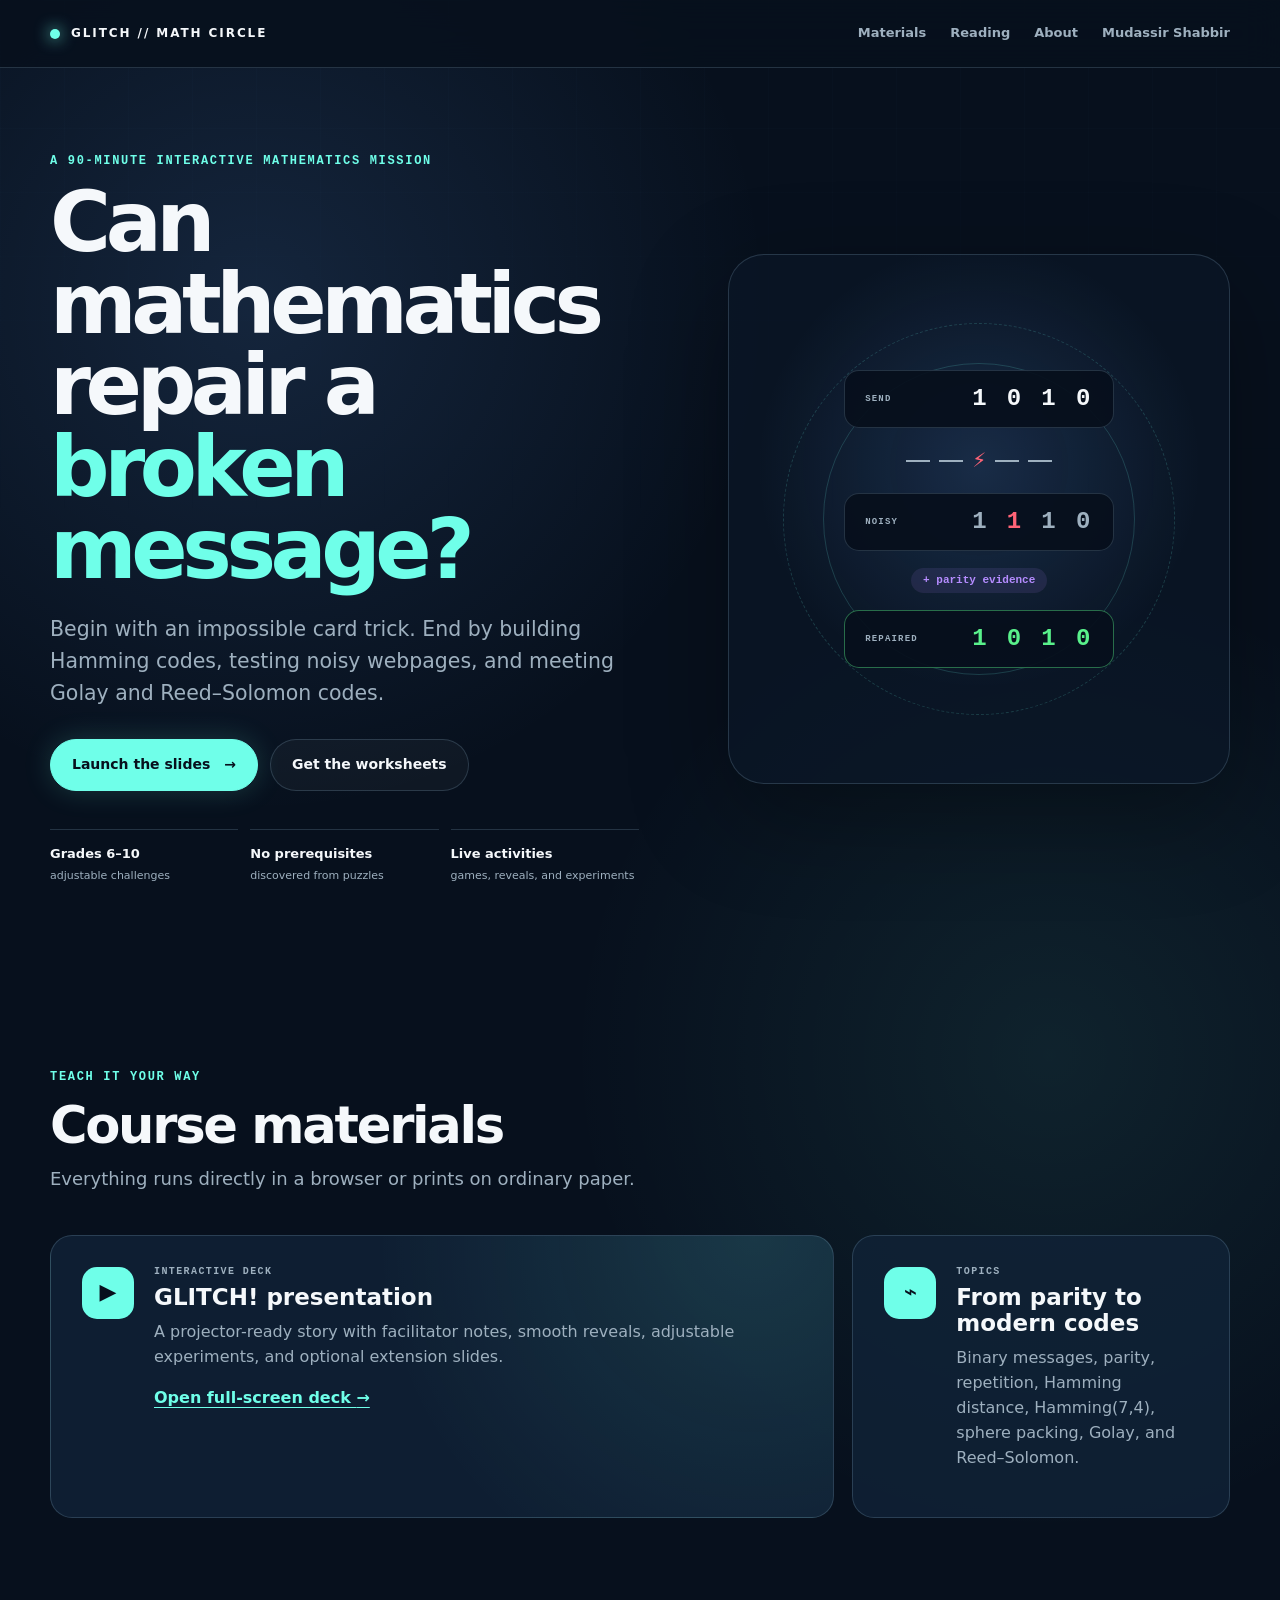
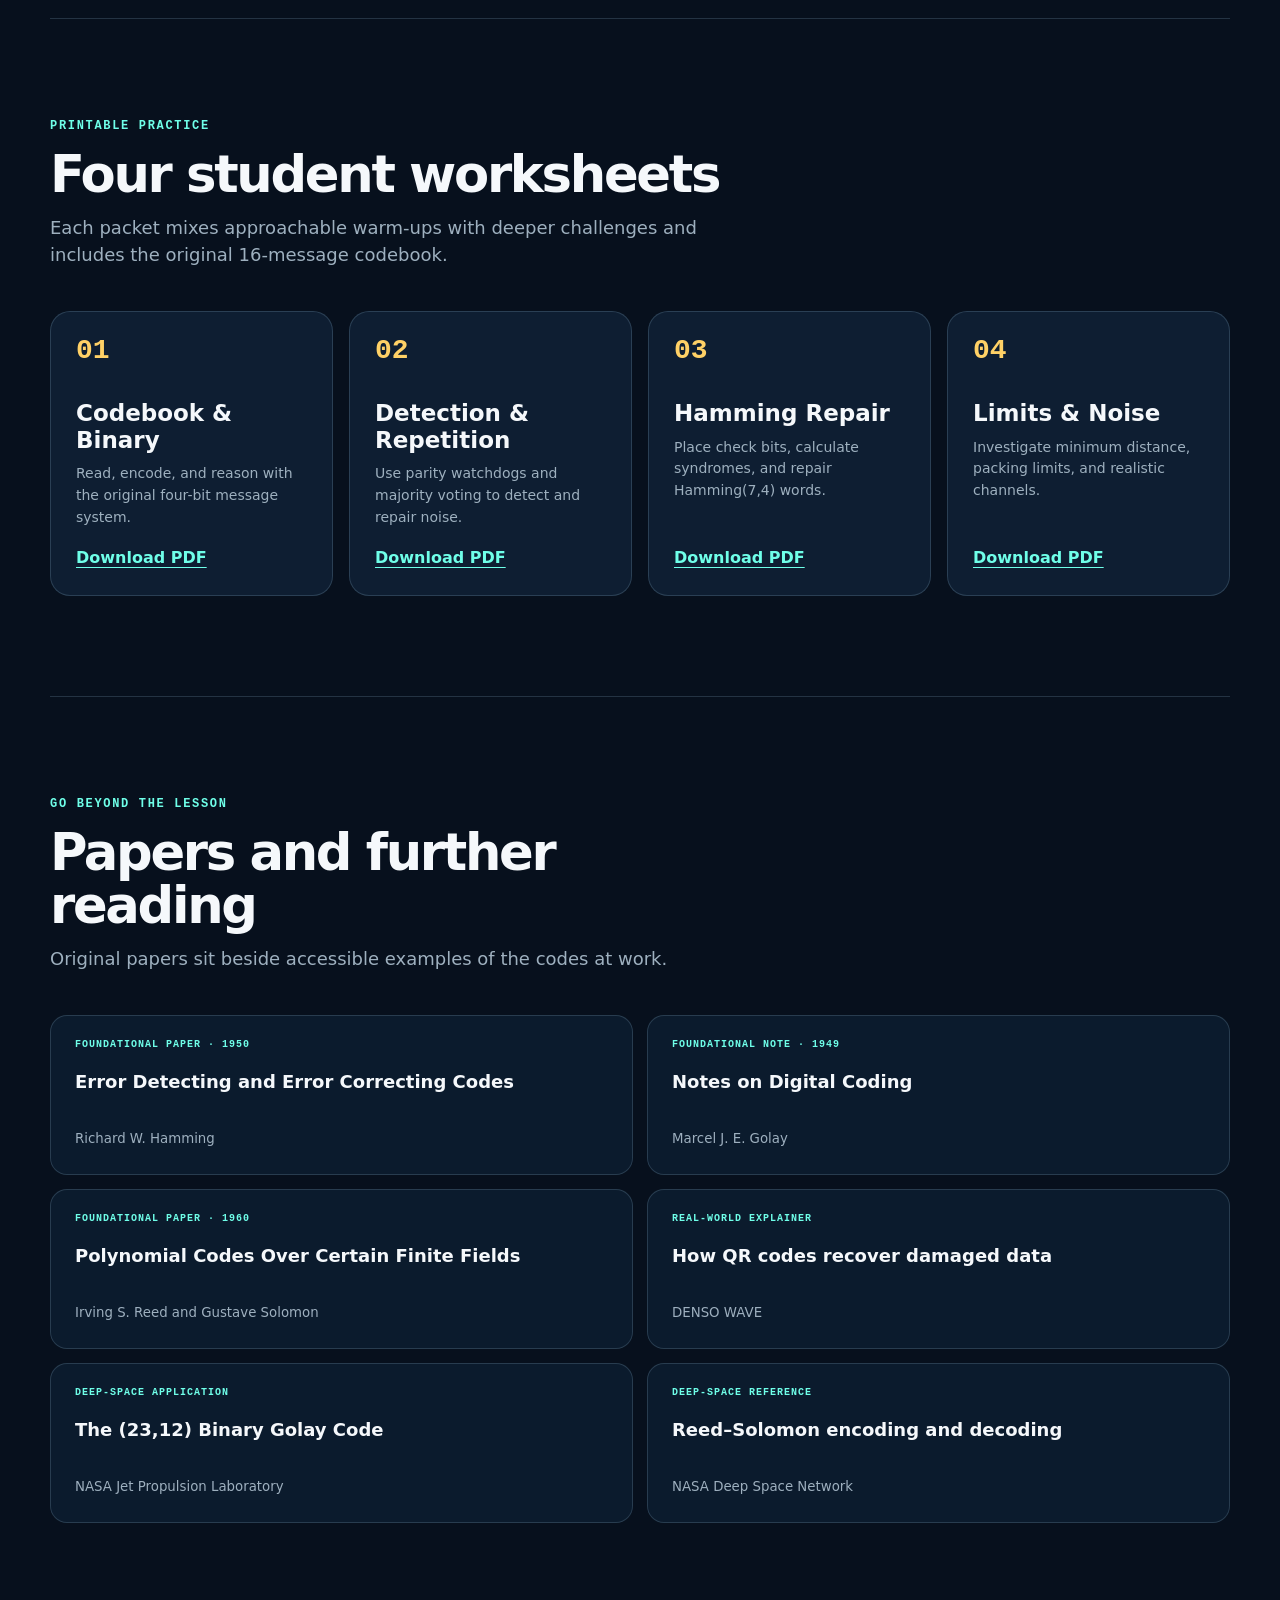
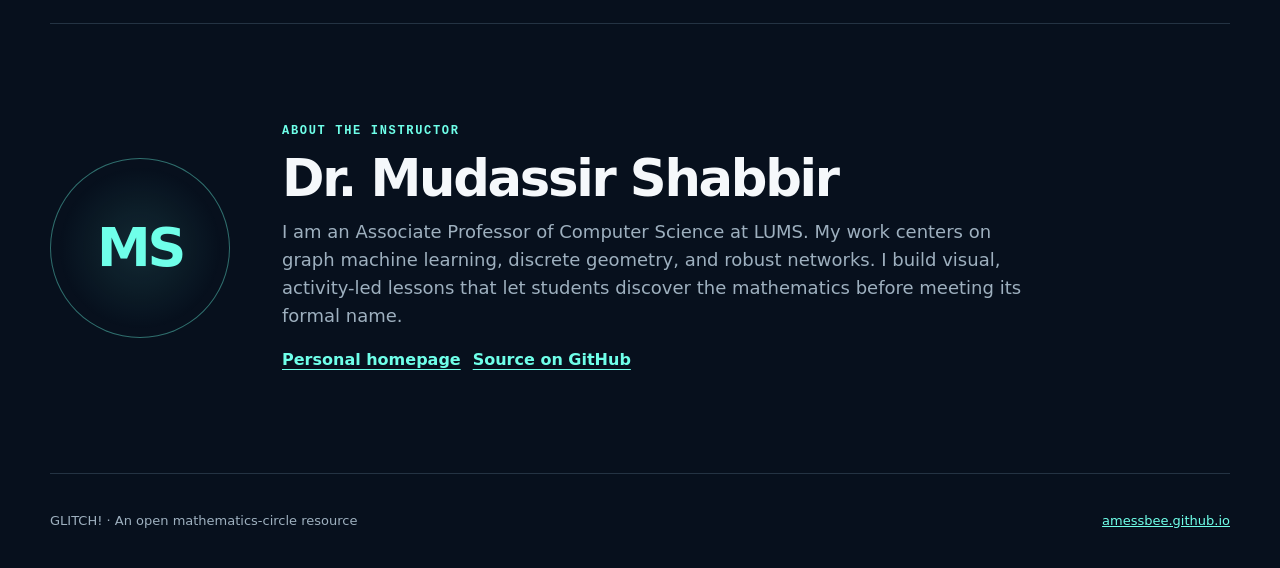
==== commit 07ca6993: "Publish GLITCH course site and worksheets" ====
--- a/index.html
+++ b/index.html
@@ -2,2699 +2,185 @@
 <html lang="en">
 <head>
   <meta charset="utf-8">
-  <meta name="viewport" content="width=device-width, initial-scale=1, viewport-fit=cover">
-  <meta name="theme-color" content="#050816">
-  <title>GLITCH! — A Math Circle Mission</title>
-  <link rel="stylesheet" href="styles.css">
-  <link rel="stylesheet" href="nila-slides.css">
-  <link rel="stylesheet" href="deck-controls.css">
-  <link rel="stylesheet" href="deck-themes.css">
+  <meta name="viewport" content="width=device-width, initial-scale=1">
+  <meta name="theme-color" content="#07101d">
+  <meta name="description" content="GLITCH! is an interactive mathematics circle on error-correcting codes, with slides, printable worksheets, and further reading.">
+  <title>GLITCH! · Error-Correcting Codes Math Circle</title>
+  <link rel="stylesheet" href="landing.css">
 </head>
-<body data-visuals="1">
-  <div class="ambient" aria-hidden="true"><span></span><span></span><span></span></div>
-
-  <header class="deck-chrome" aria-label="Presentation controls">
-    <button class="brand-mark" data-action="go-home" aria-label="Go to first slide">
-      <span class="signal-dot"></span>
-      <span>GLITCH // MATH CIRCLE</span>
-    </button>
-    <div class="chapter-label" id="chapterLabel">Incoming transmission</div>
-    <div class="header-actions">
-      <small class="deck-signature"><a href="https://amessbee.github.io/" target="_blank" rel="noopener" style="color:inherit;text-decoration:none;">mudassir</a></small>
-      <button class="icon-button" data-action="toggle-display-panel" title="Display controls (D)" aria-label="Toggle display controls" aria-expanded="false">◐</button>
-      <button class="icon-button" data-action="toggle-notes" title="Facilitator notes (N)" aria-label="Toggle facilitator notes">N</button>
-      <button class="icon-button" data-action="fullscreen" title="Fullscreen (F)" aria-label="Enter fullscreen">⛶</button>
-    </div>
+<body>
+  <header class="site-header">
+    <a class="wordmark" href="#top" aria-label="GLITCH home"><i></i>GLITCH // MATH CIRCLE</a>
+    <nav aria-label="Main navigation">
+      <a href="#materials">Materials</a>
+      <a href="#reading">Reading</a>
+      <a href="#about">About</a>
+      <a href="https://amessbee.github.io/">Mudassir Shabbir</a>
+    </nav>
   </header>
 
-  <main class="deck" id="deck">
-    <section class="slide active title-slide" data-chapter="Incoming transmission" data-notes="Welcome students without naming parity or coding theory. Let the room settle, then press Start transmission. Ask: What do you notice? What do you wonder?">
-      <div class="slide-inner hero-layout">
-        <p class="eyebrow">A 90-minute mathematics mission</p>
-        <h1 class="glitch-title" data-text="GLITCH!" aria-label="GLITCH!">GLITCH!</h1>
-        <p class="hero-subtitle">Can mathematics repair a broken message?</p>
-        <div class="transmission-window" aria-live="polite">
-          <span class="transmission-label">UNKNOWN ORIGIN · SIGNAL 01</span>
-          <strong id="heroTransmission">H?M?N?TY H?S A PR?BL?M</strong>
-          <span class="signal-strength"><i></i><i></i><i></i><i></i><i></i></span>
+  <main id="top">
+    <section class="hero">
+      <div class="hero-copy">
+        <p class="eyebrow">A 90-minute interactive mathematics mission</p>
+        <h1>Can mathematics repair a <span>broken message?</span></h1>
+        <p class="hero-lede">
+          Begin with an impossible card trick. End by building Hamming codes,
+          testing noisy webpages, and meeting Golay and Reed–Solomon codes.
+        </p>
+        <div class="hero-actions">
+          <a class="button primary" href="slides.html">Launch the slides <span>→</span></a>
+          <a class="button secondary" href="#worksheets">Get the worksheets</a>
         </div>
-        <button class="primary-button" data-action="stabilize">Start transmission <span>→</span></button>
+        <ul class="quick-facts" aria-label="Course details">
+          <li><strong>Grades 6–10</strong><span>adjustable challenges</span></li>
+          <li><strong>No prerequisites</strong><span>discovered from puzzles</span></li>
+          <li><strong>Live activities</strong><span>games, reveals, and experiments</span></li>
+        </ul>
       </div>
-      <div class="hero-orbit" aria-hidden="true"><i></i><i></i><i></i></div>
+
+      <div class="hero-visual" aria-label="A message travels through noise and is repaired">
+        <div class="message original"><small>SEND</small><code>1 0 1 0</code></div>
+        <div class="channel"><span></span><span></span><b>⚡</b><span></span><span></span></div>
+        <div class="message damaged"><small>NOISY</small><code>1 <em>1</em> 1 0</code></div>
+        <div class="repair">+ parity evidence</div>
+        <div class="message recovered"><small>REPAIRED</small><code>1 0 1 0</code></div>
+      </div>
     </section>
 
-    <!-- COMMENTED OUT: One piece will change
-    <section class="slide" data-chapter="The glitch" data-notes="Read the question slowly. Establish the rules: no retransmission, exactly one piece changes, and the receiver knows the system in advance. Take a few spontaneous ideas, but do not evaluate them yet.">
-      <div class="slide-inner question-layout">
-        <p class="eyebrow alarm">One piece will change</p>
-        <h2>Can the receiver recover the original—without asking again?</h2>
-        <div class="bit-channel" id="openingChannel" aria-label="Animated binary transmission">
-          <span>1</span><span>0</span><span>1</span><span>1</span><span>0</span><span>0</span><span>1</span><span>0</span>
-        </div>
-        <div class="constraint-line">
-          <span>No second message.</span>
-          <span>Exactly one glitch.</span>
-          <span>You design the rules.</span>
-        </div>
+    <section class="section" id="materials">
+      <div class="section-heading">
+        <p class="eyebrow">Teach it your way</p>
+        <h2>Course materials</h2>
+        <p>Everything runs directly in a browser or prints on ordinary paper.</p>
       </div>
-      <figure class="story-figure signal-story" aria-hidden="true"><span>📡</span><i></i><b>⚡</b><i></i><span>🛰️</span></figure>
+
+      <div class="feature-grid">
+        <article class="feature-card featured">
+          <div class="feature-icon">▶</div>
+          <div>
+            <p class="card-kicker">Interactive deck</p>
+            <h3>GLITCH! presentation</h3>
+            <p>
+              A projector-ready story with facilitator notes, smooth reveals,
+              adjustable experiments, and optional extension slides.
+            </p>
+            <a href="slides.html">Open full-screen deck <span>→</span></a>
+          </div>
+        </article>
+
+        <article class="feature-card">
+          <div class="feature-icon">⌁</div>
+          <div>
+            <p class="card-kicker">Topics</p>
+            <h3>From parity to modern codes</h3>
+            <p>
+              Binary messages, parity, repetition, Hamming distance,
+              Hamming(7,4), sphere packing, Golay, and Reed–Solomon.
+            </p>
+          </div>
+        </article>
+      </div>
     </section>
-    -->
 
-    <section class="slide parity-demo-slide" data-chapter="The impossible trick" data-notes="Act out the card trick live if you have physical cards. The digital board is a backup and a repeatable demo. Students may randomize the 5×5 core or build their own pattern by flipping as many core cards as they like. Then add the mysterious border, turn away, let a student flip exactly one square, and use the separate final reveal.">
-      <div class="slide-inner parity-demo-layout">
-        <div class="slide-copy parity-demo-copy">
-          <p class="eyebrow">Impossible mind-reading</p>
-          <h2>Flip one card. I’ll find it.</h2>
-          <p class="lead">Choose a random pattern—or flip as many of the 25 center cards as you like.</p>
-          <div class="action-stack parity-setup-actions">
-            <button class="secondary-button" data-action="parity-randomize">1 · Random pattern</button>
-            <button class="secondary-button" data-action="parity-border">2 · Add my “decoration”</button>
-          </div>
-          <div class="flip-instruction" id="parityFlipPrompt" data-state="waiting" aria-live="polite">
-            <span>3</span><strong>After the decoration, flip one card.</strong>
-          </div>
-          <p class="microcopy" id="parityStatus" aria-live="polite">Start with any pattern you want.</p>
-        </div>
-        <div class="board-shell parity-board-shell">
-          <div class="parity-grid" id="parityGrid" role="grid" aria-label="Interactive six by six card grid"></div>
-          <div class="board-legend"><span><i class="legend-core"></i> chosen cards</span><span><i class="legend-check"></i> added cards</span></div>
-        </div>
-        <div class="parity-reveal-zone">
-          <span>Final reveal</span>
-          <button class="primary-button" id="parityRevealButton" data-action="parity-reveal" disabled>Find the flipped card</button>
+    <section class="section worksheets" id="worksheets">
+      <div class="section-heading">
+        <p class="eyebrow">Printable practice</p>
+        <h2>Four student worksheets</h2>
+        <p>Each packet mixes approachable warm-ups with deeper challenges and includes the original 16-message codebook.</p>
+      </div>
+
+      <div class="worksheet-grid">
+        <article class="worksheet-card">
+          <span class="sheet-number">01</span>
+          <h3>Codebook &amp; Binary</h3>
+          <p>Read, encode, and reason with the original four-bit message system.</p>
+          <a href="output/pdf/worksheet-1-codebook-and-binary.pdf">Download PDF</a>
+        </article>
+        <article class="worksheet-card">
+          <span class="sheet-number">02</span>
+          <h3>Detection &amp; Repetition</h3>
+          <p>Use parity watchdogs and majority voting to detect and repair noise.</p>
+          <a href="output/pdf/worksheet-2-detection-and-repetition.pdf">Download PDF</a>
+        </article>
+        <article class="worksheet-card">
+          <span class="sheet-number">03</span>
+          <h3>Hamming Repair</h3>
+          <p>Place check bits, calculate syndromes, and repair Hamming(7,4) words.</p>
+          <a href="output/pdf/worksheet-3-hamming-repair.pdf">Download PDF</a>
+        </article>
+        <article class="worksheet-card">
+          <span class="sheet-number">04</span>
+          <h3>Limits &amp; Noise</h3>
+          <p>Investigate minimum distance, packing limits, and realistic channels.</p>
+          <a href="output/pdf/worksheet-4-limits-and-noise.pdf">Download PDF</a>
+        </article>
+      </div>
+    </section>
+
+    <section class="section" id="reading">
+      <div class="section-heading">
+        <p class="eyebrow">Go beyond the lesson</p>
+        <h2>Papers and further reading</h2>
+        <p>Original papers sit beside accessible examples of the codes at work.</p>
+      </div>
+
+      <div class="reading-list">
+        <a href="https://doi.org/10.1002/j.1538-7305.1950.tb00463.x" target="_blank" rel="noopener">
+          <span>Foundational paper · 1950</span>
+          <strong>Error Detecting and Error Correcting Codes</strong>
+          <small>Richard W. Hamming</small>
+        </a>
+        <a href="https://doi.org/10.1109/JRPROC.1949.232969" target="_blank" rel="noopener">
+          <span>Foundational note · 1949</span>
+          <strong>Notes on Digital Coding</strong>
+          <small>Marcel J. E. Golay</small>
+        </a>
+        <a href="https://doi.org/10.1137/0108018" target="_blank" rel="noopener">
+          <span>Foundational paper · 1960</span>
+          <strong>Polynomial Codes Over Certain Finite Fields</strong>
+          <small>Irving S. Reed and Gustave Solomon</small>
+        </a>
+        <a href="https://www.qrcode.com/en/about/error_correction.html" target="_blank" rel="noopener">
+          <span>Real-world explainer</span>
+          <strong>How QR codes recover damaged data</strong>
+          <small>DENSO WAVE</small>
+        </a>
+        <a href="https://ipnpr.jpl.nasa.gov/progress_report/42-96/96E.PDF" target="_blank" rel="noopener">
+          <span>Deep-space application</span>
+          <strong>The (23,12) Binary Golay Code</strong>
+          <small>NASA Jet Propulsion Laboratory</small>
+        </a>
+        <a href="https://deepspace.jpl.nasa.gov/dsndocs/810-005/206/206E.pdf" target="_blank" rel="noopener">
+          <span>Deep-space reference</span>
+          <strong>Reed–Solomon encoding and decoding</strong>
+          <small>NASA Deep Space Network</small>
+        </a>
+      </div>
+    </section>
+
+    <section class="section about" id="about">
+      <div class="about-mark" aria-hidden="true">MS</div>
+      <div>
+        <p class="eyebrow">About the instructor</p>
+        <h2>Dr. Mudassir Shabbir</h2>
+        <p>
+          I am an Associate Professor of Computer Science at LUMS. My work
+          centers on graph machine learning, discrete geometry, and robust
+          networks. I build visual, activity-led lessons that let students
+          discover the mathematics before meeting its formal name.
+        </p>
+        <div class="about-links">
+          <a href="https://amessbee.github.io/">Personal homepage</a>
+          <a href="https://github.com/amessbee/codes_correction">Source on GitHub</a>
         </div>
       </div>
     </section>
-
-    <section class="slide" data-chapter="The reveal" data-notes="Invite a student to state the rule before revealing the name. Click the center diagram, then reveal the word PARITY. Emphasize: the extra squares looked useless, but they turned one invisible mistake into two visible alarms.">
-      <div class="slide-inner reveal-layout">
-        <p class="eyebrow">The intersection gives it away</p>
-        <h2>One flipped square trips exactly two alarms.</h2>
-        <button class="cross-diagram" data-action="pulse-cross" aria-label="Animate the bad row and column">
-          <span class="cross-row"></span><span class="cross-column"></span><strong>✕</strong>
-        </button>
-        <div class="reveal-logic">
-          <span>Every line begins <b>even</b></span>
-          <span class="logic-arrow">→</span>
-          <span>one flip makes one row + one column <b>odd</b></span>
-          <span class="logic-arrow">→</span>
-          <span>their intersection is the glitch</span>
-        </div>
-        <button class="name-reveal" data-action="reveal-parity"><span>Mathematicians call this…</span><strong id="parityWord">?</strong></button>
-      </div>
-    </section>
-
-    <!-- ===== NILA mission slides (ported from nila2.html, slides 2-26) ===== -->
-    <svg id="svg-sprite" aria-hidden="true">
-      <defs>
-        <filter id="glow-filter">
-          <feGaussianBlur stdDeviation="4" result="blur" />
-          <feMerge>
-            <feMergeNode in="blur" />
-            <feMergeNode in="SourceGraphic" />
-          </feMerge>
-        </filter>
-        <linearGradient id="g-europa" x1="0" y1="0" x2="1" y2="1">
-          <stop stop-color="#f4e7c0" />
-          <stop offset=".48" stop-color="#b9c8c7" />
-          <stop offset="1" stop-color="#667f92" />
-        </linearGradient>
-        <linearGradient id="g-jupiter" x1="0" y1="0" x2="0" y2="1">
-          <stop stop-color="#f4d6a4" />
-          <stop offset=".2" stop-color="#a66f54" />
-          <stop offset=".38" stop-color="#f3e0ba" />
-          <stop offset=".55" stop-color="#8f5b4a" />
-          <stop offset=".7" stop-color="#e7bf83" />
-          <stop offset=".86" stop-color="#684539" />
-          <stop offset="1" stop-color="#c68d62" />
-        </linearGradient>
-        <linearGradient id="g-earth" x1="0" y1="0" x2="1" y2="1">
-          <stop stop-color="#6ce1ff" />
-          <stop offset=".55" stop-color="#2177bd" />
-          <stop offset="1" stop-color="#0c315d" />
-        </linearGradient>
-        <linearGradient id="g-metal" x1="0" y1="0" x2="1" y2="1">
-          <stop stop-color="#e8f5fb" />
-          <stop offset=".45" stop-color="#8faebd" />
-          <stop offset="1" stop-color="#395366" />
-        </linearGradient>
-        <radialGradient id="g-glass">
-          <stop stop-color="#d8fbff" />
-          <stop offset=".45" stop-color="#4ab9d6" />
-          <stop offset="1" stop-color="#123e5b" />
-        </radialGradient>
-        <pattern
-          id="ice-cracks"
-          width="90"
-          height="70"
-          patternUnits="userSpaceOnUse"
-        >
-          <path
-            d="M5 58L25 38l19 7 14-24 27 5"
-            fill="none"
-            stroke="rgba(99,132,148,.46)"
-            stroke-width="2"
-          />
-          <path
-            d="M45 45l8 17 18 7"
-            fill="none"
-            stroke="rgba(255,255,255,.32)"
-          />
-        </pattern>
-      </defs>
-      <symbol id="icon-probe" viewBox="0 0 220 180">
-        <g>
-          <path
-            d="M70 68h80l17 42-24 26H78l-25-26z"
-            fill="url(#g-metal)"
-            stroke="#d8f3ff"
-            stroke-width="3"
-          />
-          <rect
-            x="85"
-            y="39"
-            width="50"
-            height="42"
-            rx="10"
-            fill="#173b55"
-            stroke="#7deaff"
-            stroke-width="3"
-          />
-          <circle cx="110" cy="60" r="12" fill="url(#g-glass)" />
-          <path
-            d="M67 96L23 68M153 96l44-28M83 134l-30 37m84-37 30 37"
-            stroke="#d7edf5"
-            stroke-width="7"
-            stroke-linecap="round"
-          />
-          <circle cx="22" cy="67" r="9" fill="#5e7d90" />
-          <circle cx="198" cy="67" r="9" fill="#5e7d90" />
-          <circle cx="52" cy="171" r="8" fill="#5e7d90" />
-          <circle cx="168" cy="171" r="8" fill="#5e7d90" />
-          <rect x="97" y="136" width="26" height="24" rx="5" fill="#273f50" />
-          <path d="M110 160v18" stroke="#ffd166" stroke-width="7" />
-          <circle cx="110" cy="177" r="8" fill="#ffd166" />
-        </g>
-      </symbol>
-      <symbol id="icon-relay" viewBox="0 0 240 160">
-        <g>
-          <rect
-            x="86"
-            y="51"
-            width="68"
-            height="58"
-            rx="10"
-            fill="url(#g-metal)"
-            stroke="#d9f3ff"
-            stroke-width="3"
-          />
-          <rect
-            x="6"
-            y="42"
-            width="76"
-            height="76"
-            fill="#225c8b"
-            stroke="#67c7f0"
-            stroke-width="3"
-          />
-          <path
-            d="M6 61h76M6 80h76M6 99h76M25 42v76M44 42v76M63 42v76"
-            stroke="rgba(167,224,255,.45)"
-          />
-          <rect
-            x="158"
-            y="42"
-            width="76"
-            height="76"
-            fill="#225c8b"
-            stroke="#67c7f0"
-            stroke-width="3"
-          />
-          <path
-            d="M158 61h76M158 80h76M158 99h76M177 42v76M196 42v76M215 42v76"
-            stroke="rgba(167,224,255,.45)"
-          />
-          <path d="M120 51V22" stroke="#dff6ff" stroke-width="5" />
-          <circle cx="120" cy="18" r="9" fill="#59f18b" />
-          <path
-            d="M103 109q17 34 34 0"
-            fill="none"
-            stroke="#dff6ff"
-            stroke-width="5"
-          />
-        </g>
-      </symbol>
-      <symbol id="icon-station" viewBox="0 0 220 180">
-        <g>
-          <path
-            d="M38 92q72-77 144 0-72 34-144 0z"
-            fill="#d7e8ee"
-            stroke="#fff"
-            stroke-width="3"
-          />
-          <path d="M108 87L73 41" stroke="#d7e8ee" stroke-width="6" />
-          <circle cx="70" cy="38" r="8" fill="#58e6ff" />
-          <path
-            d="M110 105v44m-32 0h64M95 105l-31 57m61-57 31 57"
-            stroke="#8aa4b2"
-            stroke-width="7"
-            stroke-linecap="round"
-          />
-          <rect x="34" y="149" width="152" height="18" rx="7" fill="#425d6d" />
-        </g>
-      </symbol>
-      <symbol id="icon-phone" viewBox="0 0 220 220">
-        <rect
-          x="51"
-          y="18"
-          width="118"
-          height="184"
-          rx="26"
-          fill="url(#g-metal)"
-          stroke="#e9f7ff"
-          stroke-width="4"
-        />
-        <rect x="62" y="42" width="96" height="129" rx="8" fill="#0b2940" />
-        <path
-          d="M73 120q18-32 36-7t38-26"
-          fill="none"
-          stroke="#59f18b"
-          stroke-width="7"
-        />
-        <circle cx="110" cy="185" r="8" fill="#24485c" />
-        <path
-          d="M80 29h60"
-          stroke="#516f7f"
-          stroke-width="5"
-          stroke-linecap="round"
-        />
-      </symbol>
-      <symbol id="icon-drive" viewBox="0 0 220 220">
-        <rect
-          x="25"
-          y="42"
-          width="170"
-          height="136"
-          rx="24"
-          fill="url(#g-metal)"
-          stroke="#e7f6ff"
-          stroke-width="4"
-        />
-        <rect x="44" y="65" width="132" height="69" rx="15" fill="#1c394b" />
-        <circle cx="68" cy="153" r="10" fill="#59f18b" />
-        <circle cx="100" cy="153" r="10" fill="#58e6ff" />
-        <path
-          d="M64 92h92"
-          stroke="#9cc4d5"
-          stroke-width="8"
-          stroke-linecap="round"
-        />
-      </symbol>
-      <symbol id="icon-qr" viewBox="0 0 220 220">
-        <rect x="18" y="18" width="184" height="184" rx="16" fill="#fff" />
-        <g fill="#061322">
-          <path
-            d="M35 35h55v55H35zm12 12v31h31V47zM130 35h55v55h-55zm12 12v31h31V47zM35 130h55v55H35zm12 12v31h31v-31z"
-          />
-          <path
-            d="M107 104h17v17h-17zm25 0h18v17h-18zm27 0h26v17h-26zm-52 27h17v17h-17zm26 0h17v17h-17zm26 0h26v17h-26zm-52 27h17v27h-17zm26 9h17v18h-17zm26-9h17v27h-17z"
-          />
-        </g>
-      </symbol>
-    </svg>
-
-<section
-        data-chapter="Meet NILA"
-        data-notes="Explain the concrete fiction: NILA landed near Europa’s Conamara Chaos region, drills shallow ice cores, warms samples, and searches for chemical or microscopic patterns. Avoid claiming that it has found life. NASA leads the fictional AURORA mission with international partners. The story is invented; the communication constraints and coding ideas are realistic. Invite three quick hazards: low battery, radiation, blocked line of sight, broken equipment, noisy signals."
-        class="slide nila"
-        data-title="Meet NILA"
-        data-time="4 min"
-        style="--glow: rgba(88, 230, 255, 0.15); --glow-x: 73%; --glow-y: 43%"
-      >
-        <header class="slide-head">
-          <div class="eyebrow">Mission briefing</div>
-          <div class="mission-time">Year 2090</div>
-        </header>
-        <div class="slide-body">
-          <div class="hero-grid">
-            <div class="hero-copy">
-              <div class="mission-stamp">Near-Ice Life Analyzer</div>
-              <h2 class="title-lockup">Meet <strong>Near-Ice Life Analyzer (NILA)</strong></h2>
-              <p class="tagline">
-                A small robot, a frozen ocean, and one very expensive
-                flashlight.
-              </p>
-            </div>
-            <svg
-              class="hero-art"
-              viewBox="0 0 780 720"
-              role="img"
-              aria-label="NILA probe on Europa with Jupiter behind it"
-            >
-              <circle
-                cx="610"
-                cy="190"
-                r="175"
-                fill="url(#g-jupiter)"
-                opacity=".96"
-              />
-              <ellipse
-                cx="610"
-                cy="190"
-                rx="174"
-                ry="44"
-                fill="none"
-                stroke="rgba(255,255,255,.22)"
-                stroke-width="6"
-              />
-              <circle
-                cx="610"
-                cy="190"
-                r="175"
-                fill="none"
-                stroke="rgba(255,255,255,.22)"
-              />
-              <path d="M0 485Q240 410 780 470V720H0Z" fill="url(#g-europa)" />
-              <path
-                d="M0 485Q240 410 780 470V720H0Z"
-                fill="url(#ice-cracks)"
-                opacity=".82"
-              />
-              <g class="float">
-                <use
-                  href="#icon-probe"
-                  x="245"
-                  y="382"
-                  width="310"
-                  height="250"
-                />
-              </g>
-              <path class="beam" d="M405 440L525 245" />
-              <g opacity=".9">
-                <circle cx="519" cy="252" r="9" fill="#59f18b" />
-                <circle cx="532" cy="231" r="4" fill="#59f18b" />
-              </g>
-              <text
-                x="42"
-                y="650"
-                fill="#071321"
-                font-size="26"
-                font-weight="900"
-              >
-                EUROPA · JUPITER SYSTEM
-              </text>
-            </svg>
-          </div>
-        </div>
-        <footer class="slide-foot">
-          <span class="prompt">What can go wrong 628 million km from home?</span
-          ><span>AURORA / NILA-1</span>
-        </footer>
-        <aside class="notes">
-          <p>
-            Explain the concrete fiction: NILA landed near Europa’s Conamara
-            Chaos region, drills shallow ice cores, warms samples, and searches
-            for chemical or microscopic patterns. Avoid claiming that it has
-            found life.
-          </p>
-          <p>
-            NASA leads the fictional AURORA mission with international partners.
-            The story is invented; the communication constraints and coding
-            ideas are realistic.
-          </p>
-          <p>
-            Invite three quick hazards: low battery, radiation, blocked line of
-            sight, broken equipment, noisy signals.
-          </p>
-        </aside>
-      </section>
-
-<section
-        data-chapter="The communication chain"
-        data-notes="NILA cannot aim a powerful radio dish at Earth. It flashes a visible-light laser to LUMEN, which orbits Europa. LUMEN forwards the message by radio to Earth. NILA wakes twice per Earth day. LUMEN is usefully positioned for only about 90 seconds. If a report is unclear, waiting for another window costs half a day and valuable energy. Ask why low latency is not the only issue: probe lifetime, battery, changing conditions, and scientific priority all matter."
-        class="slide nila"
-        data-title="The communication chain"
-        data-time="4 min"
-      >
-        <header class="slide-head">
-          <div class="eyebrow">NILA → LUMEN → Earth</div>
-          <div class="mission-time">One-way journey: tens of minutes</div>
-        </header>
-        <div class="slide-body">
-          <svg
-            class="scene"
-            viewBox="0 0 1400 660"
-            role="img"
-            aria-label="Communication chain from probe on Europa to relay orbiter to Earth station"
-          >
-            <circle cx="190" cy="490" r="165" fill="url(#g-europa)" />
-            <circle
-              cx="190"
-              cy="490"
-              r="165"
-              fill="url(#ice-cracks)"
-              opacity=".7"
-            />
-            <use href="#icon-probe" x="85" y="330" width="210" height="175" />
-            <ellipse
-              class="orbit"
-              cx="390"
-              cy="380"
-              rx="260"
-              ry="195"
-              transform="rotate(-18 390 380)"
-            />
-            <g class="float2">
-              <use
-                href="#icon-relay"
-                x="395"
-                y="170"
-                width="250"
-                height="170"
-              />
-            </g>
-            <path class="beam" d="M280 385L460 275" />
-            <path
-              d="M590 250C810 120 970 130 1130 260"
-              fill="none"
-              stroke="#4b8cff"
-              stroke-width="6"
-              stroke-dasharray="18 14"
-              opacity=".7"
-            />
-            <circle cx="1165" cy="330" r="150" fill="url(#g-earth)" />
-            <path
-              d="M1060 275q45-36 83-15t60-22q25 22 58 30l25 70q-45 22-87 6t-80 20q-48-30-59-89z"
-              fill="#5ac67c"
-              opacity=".78"
-            />
-            <use
-              href="#icon-station"
-              x="1065"
-              y="340"
-              width="200"
-              height="165"
-            />
-            <g font-size="24" font-weight="900" text-anchor="middle">
-              <text x="190" y="615" fill="#dff7ff">NILA</text>
-              <text x="520" y="145" fill="#dff7ff">LUMEN relay</text>
-              <text x="1165" y="535" fill="#dff7ff">Earth station</text>
-            </g>
-            <g font-size="18" fill="#9ebaca" text-anchor="middle">
-              <text x="360" y="335">visible light</text>
-              <text x="850" y="140">radio relay</text>
-            </g>
-          </svg>
-        </div>
-        <footer class="slide-foot">
-          <span class="prompt">Why not simply ask NILA to resend?</span
-          ><span>Line of sight matters</span>
-        </footer>
-        <aside class="notes">
-          <p>
-            NILA cannot aim a powerful radio dish at Earth. It flashes a
-            visible-light laser to LUMEN, which orbits Europa. LUMEN forwards
-            the message by radio to Earth.
-          </p>
-          <p>
-            NILA wakes twice per Earth day. LUMEN is usefully positioned for
-            only about 90 seconds. If a report is unclear, waiting for another
-            window costs half a day and valuable energy.
-          </p>
-          <p>
-            Ask why low latency is not the only issue: probe lifetime, battery,
-            changing conditions, and scientific priority all matter.
-          </p>
-        </aside>
-      </section>
-
-<section
-        data-chapter="The constraints"
-        data-hidden-by-default="true"
-        data-notes="Make the constraints feel physical. Give twelve students or twelve tokens as the battery budget. Remove one token for every transmitted light. Radiation or detector noise can change a green reading to red or red to green. For the first half of the session assume at most one such flip. Do not introduce formal coding vocabulary yet. The students should feel the problem before they receive names for the tools." class="slide nila" data-title="The constraints" data-time="3 min">
-        <header class="slide-head">
-          <div class="eyebrow">Mission constraints</div>
-          <div class="mission-time">The engineering box</div>
-        </header>
-        <div class="slide-body">
-          <div class="metric-row">
-            <article class="metric">
-              <svg viewBox="0 0 120 120" aria-hidden="true">
-                <circle
-                  cx="60"
-                  cy="60"
-                  r="48"
-                  fill="none"
-                  stroke="rgba(88,230,255,.25)"
-                  stroke-width="8"
-                />
-                <path
-                  d="M60 25v36l24 18"
-                  fill="none"
-                  stroke="#58e6ff"
-                  stroke-width="9"
-                  stroke-linecap="round"
-                />
-                <circle cx="60" cy="60" r="8" fill="#58e6ff" /></svg
-              ><strong>2×</strong><span>wake-ups per day</span>
-            </article>
-            <article class="metric">
-              <svg viewBox="0 0 120 120" aria-hidden="true">
-                <path
-                  d="M23 70h74l-8 29H31z"
-                  fill="none"
-                  stroke="#58e6ff"
-                  stroke-width="7"
-                />
-                <path
-                  d="M47 70V30h26v40"
-                  fill="none"
-                  stroke="#dff8ff"
-                  stroke-width="7"
-                />
-                <path
-                  d="M40 22h40"
-                  stroke="#59f18b"
-                  stroke-width="8"
-                  stroke-linecap="round"
-                /></svg
-              ><strong>12</strong><span>flashes per report</span>
-              <div class="battery"><div class="battery-fill"></div></div>
-            </article>
-            <article class="metric danger-card">
-              <svg viewBox="0 0 120 120" aria-hidden="true">
-                <path d="M68 5L24 68h34l-8 47 46-66H63z" fill="#ffd166" />
-                <path
-                  d="M17 28l12 9m62-12-11 11M12 84l17-6m76 14-18-8"
-                  stroke="#ff5c70"
-                  stroke-width="6"
-                  stroke-linecap="round"
-                /></svg
-              ><strong>1</strong><span>flash may flip</span>
-            </article>
-          </div>
-        </div>
-        <footer class="slide-foot">
-          <span class="prompt">Design inside all three constraints</span
-          ><span>Fast · small · reliable</span>
-        </footer>
-        <aside class="notes">
-          <p>
-            Make the constraints feel physical. Give twelve students or twelve
-            tokens as the battery budget. Remove one token for every transmitted
-            light.
-          </p>
-          <p>
-            Radiation or detector noise can change a green reading to red or red
-            to green. For the first half of the session assume at most one such
-            flip.
-          </p>
-          <p>
-            Do not introduce formal coding vocabulary yet. The students should
-            feel the problem before they receive names for the tools.
-          </p>
-        </aside>
-      </section>
-
-<section
-        data-chapter="One light"
-        data-notes="Mission Control begins with one question: “Did the drill reach liquid water?” Agree on green = yes and red = no. Click the large light to toggle it. Then ask: how many distinct messages can a single two-colour light carry? Only after students say “two,” introduce the term bit: one choice between two possibilities."
-        class="slide nila"
-        data-title="One light"
-        data-time="3 min"
-        style="--glow: rgba(89, 241, 139, 0.15); --glow-x: 25%; --glow-y: 52%"
-      >
-        <header class="slide-head">
-          <div class="eyebrow">Protocol 0.1</div>
-          <div class="mission-time">One question</div>
-        </header>
-        <div class="slide-body">
-          <div class="split">
-            <button
-              class="big-light"
-              id="nila-oneLight"
-              aria-label="Toggle one light between green and red"
-            ></button>
-            <div class="answer-stack">
-              <div class="answer-pill">
-                <span>YES</span><span class="dot"></span>
-              </div>
-              <div class="answer-pill no">
-                <span>NO</span><span class="dot"></span>
-              </div>
-              <div class="mystery-question" style="text-align: left">
-                1 light → 2 messages
-              </div>
-            </div>
-          </div>
-        </div>
-        <footer class="slide-foot">
-          <span class="prompt">What should the two colours mean?</span
-          ><span>Click the light</span>
-        </footer>
-        <aside class="notes">
-          <p>
-            Mission Control begins with one question: “Did the drill reach
-            liquid water?” Agree on green = yes and red = no.
-          </p>
-          <p>
-            Click the large light to toggle it. Then ask: how many distinct
-            messages can a single two-colour light carry?
-          </p>
-          <p>
-            Only after students say “two,” introduce the term
-            <strong>bit</strong>: one choice between two possibilities.
-          </p>
-        </aside>
-      </section>
-
-<section
-        data-chapter="Human card game"
-        data-hidden-by-default="true"
-        data-notes="Physical setup: Choose four volunteers. Give each a double-sided red/green card. They stand left-to-right in positions 8, 4, 2, 1. The displayed cards can also be clicked for a digital version. Round structure: One team draws a mission card.; They silently arrange the four volunteers.; Another team reads the pattern and identifies the message.; Swap teams quickly.; The place-value labels allow a secondary route: messages 0–15 can be treated as numbers, but students do not need binary arithmetic to play. The print button creates sixteen cut-out message cards plus red/green bit cards in a new window." class="slide nila" data-title="Human card game" data-time="8 min">
-        <header class="slide-head">
-          <div class="eyebrow">Card game · Human transmitter</div>
-          <div class="mission-time">Four volunteers</div>
-        </header>
-        <div class="slide-body">
-          <div class="card-game-layout">
-            <div
-              class="human-cards"
-              aria-label="Four interactive red and green cards"
-            >
-              <button class="human-card" data-place="8" style="--r: 4deg">
-                0
-              </button>
-              <button class="human-card" data-place="4" style="--r: -2deg">
-                0
-              </button>
-              <button class="human-card" data-place="2" style="--r: 6deg">
-                0
-              </button>
-              <button class="human-card" data-place="1" style="--r: -4deg">
-                0
-              </button>
-            </div>
-            <div class="game-rules">
-              <h2>Become NILA’s laser</h2>
-              <div class="rule">
-                <span class="rule-num">1</span
-                ><span>Four students hold red/green cards.</span>
-              </div>
-              <div class="rule">
-                <span class="rule-num">2</span
-                ><span>A team secretly draws one mission card.</span>
-              </div>
-              <div class="rule">
-                <span class="rule-num">3</span
-                ><span>Turn the humans into its four-flash code.</span>
-              </div>
-              <div class="button-row" style="justify-content: flex-start">
-                <button class="action" onclick="printMissionCards()">
-                  Print game cards</button
-                ><button class="action ghost" id="nila-resetHumanCards">
-                  Reset
-                </button>
-              </div>
-            </div>
-          </div>
-        </div>
-        <footer class="slide-foot">
-          <span class="prompt"
-            >Can another team decode without hearing a word?</span
-          ><span>Red = 0 · Green = 1</span>
-        </footer>
-        <aside class="notes">
-          <h4>Physical setup</h4>
-          <p>
-            Choose four volunteers. Give each a double-sided red/green card.
-            They stand left-to-right in positions 8, 4, 2, 1. The displayed
-            cards can also be clicked for a digital version.
-          </p>
-          <h4>Round structure</h4>
-          <ol>
-            <li>One team draws a mission card.</li>
-            <li>They silently arrange the four volunteers.</li>
-            <li>Another team reads the pattern and identifies the message.</li>
-            <li>Swap teams quickly.</li>
-          </ol>
-          <p>
-            The place-value labels allow a secondary route: messages 0–15 can be
-            treated as numbers, but students do not need binary arithmetic to
-            play.
-          </p>
-          <p>
-            The print button creates sixteen cut-out message cards plus
-            red/green bit cards in a new window.
-          </p>
-        </aside>
-      </section>
-
-<section
-        data-chapter="The codebook"
-        data-notes="Give each group a printed codebook or let them study the wall of cards. Point out that these are not the only possible meanings or assignments; a codebook is a design choice. Highlight that “possible biological pattern” (1010) and “mission emergency” (1011) differ in only one position. Challenge: Could four flashes label all sixteen cards? Yes — exactly, with nothing left over. Students can count or reason through doubling." class="slide nila" data-title="The codebook" data-time="5 min">
-        <header class="slide-head">
-          <div class="eyebrow">Mission Control codebook</div>
-          <div class="mission-time">16 possible reports</div>
-        </header>
-        <div class="slide-body">
-          <div class="message-grid" id="nila-messageGrid"></div>
-        </div>
-        <footer class="slide-foot">
-          <span class="prompt">How many flashes are enough for all 16?</span
-          ><span>Two cards are dangerously close</span>
-        </footer>
-        <aside class="notes">
-          <p>
-            Give each group a printed codebook or let them study the wall of
-            cards. Point out that these are not the only possible meanings or
-            assignments; a codebook is a design choice.
-          </p>
-          <p>
-            Allow students to notice that “possible biological pattern” (1010)
-            and “mission emergency” (1011) differ in only one position.
-          </p>
-          <p>
-            Challenge: Could four flashes label all sixteen cards? Yes —
-            exactly. Sixteen patterns, sixteen reports, nothing to spare.
-          </p>
-        </aside>
-      </section>
-
-<section
-        data-chapter="How many flashes?"
-        data-notes="Ask for a prediction: three, four, or five? Move the slider only after they commit. Each new light doubles the number of patterns because every existing pattern can end in red or green. Three lights give 8 patterns, too few. Four lights give 16 — exactly enough for our sixteen reports, with nothing to spare. Research seed: because every pattern is now in use, any single misread flash turns one valid report into a different valid report." class="slide nila" data-title="How many flashes?" data-time="5 min">
-        <header class="slide-head">
-          <div class="eyebrow">Capacity lab</div>
-          <div class="mission-time">Every light doubles the language</div>
-        </header>
-        <div class="slide-body">
-          <div class="power-tree">
-            <div class="doubling-visual" aria-hidden="true">
-              <div class="doubling-column">
-                <div class="stack" style="--h: 35px">
-                  <span></span><span></span>
-                </div>
-                <strong>2</strong><small>1 light</small>
-              </div>
-              <div class="doubling-column">
-                <div class="stack" style="--h: 65px">
-                  <span></span><span></span><span></span><span></span>
-                </div>
-                <strong>4</strong><small>2 lights</small>
-              </div>
-              <div class="doubling-column">
-                <div class="stack" style="--h: 125px"></div>
-                <strong>8</strong><small>3 lights</small>
-              </div>
-              <div class="doubling-column">
-                <div class="stack" style="--h: 240px"></div>
-                <strong>16</strong><small>4 lights</small>
-              </div>
-              <div class="doubling-column">
-                <div class="stack" style="--h: 400px"></div>
-                <strong>32</strong><small>5 lights</small>
-              </div>
-            </div>
-            <div class="capacity-lab">
-              <h2>Choose the number of lights</h2>
-              <input
-                id="nila-capacitySlider"
-                type="range"
-                min="1"
-                max="8"
-                value="3"
-                aria-label="Number of lights"
-              />
-              <div class="range-labels">
-                <span>1</span><span>2</span><span>3</span><span>4</span
-                ><span>5</span><span>6</span><span>7</span><span>8</span>
-              </div>
-              <div class="capacity-result" id="nila-capacityResult">
-                8 <span>patterns</span>
-              </div>
-              <div
-                class="capacity-verdict"
-                id="nila-capacityVerdict"
-                style="color: var(--red)"
-              >
-                Not enough for 16
-              </div>
-            </div>
-          </div>
-        </div>
-        <footer class="slide-foot">
-          <span class="prompt">Predict before moving the slider</span
-          ><span>2ⁿ possible patterns</span>
-        </footer>
-        <aside class="notes">
-          <p>
-            Ask for a prediction: four or five? Move the slider only after they
-            commit. Each new light doubles the number of patterns because every
-            existing pattern can end in red or green.
-          </p>
-          <p>
-            Three lights give 8 patterns, too few. Four lights give 16 —
-            exactly enough for the sixteen reports, with nothing left over.
-          </p>
-          <p>
-            Research seed: with every pattern spoken for, there is no slack. Any
-            single misread flash turns one valid report into another valid
-            report.
-          </p>
-        </aside>
-      </section>
-
-<section
-        data-chapter="Play the codebook"
-        data-hidden-by-default="true"
-        data-notes="Use this after one or two physical rounds. A random mission card appears. Students tell you which four lights should be green; click the lights and check. After a correct encoding, click “Radiation!” It flips one random light. Ask the receiving team to decode the corrupted pattern using the codebook. Every four-bit pattern is a valid message now, so a flipped light always produces a different valid report — never an obvious error. Keep one such ambiguous example for the next slide." class="slide nila" data-title="Play the codebook" data-time="8 min">
-        <header class="slide-head">
-          <div class="eyebrow">Card game · Round two</div>
-          <div class="mission-time">Encode → transmit → decode</div>
-        </header>
-        <div class="slide-body">
-          <div class="interactive-panel">
-            <article class="drawn-message">
-              <div class="drawn-icon" id="nila-drawnIcon">🧪</div>
-              <h3 id="nila-drawnLabel">Ice sample collected</h3>
-              <div class="micro">Secret mission card</div>
-            </article>
-            <article class="console">
-              <div class="bit-buttons" id="nila-gameBits"></div>
-              <div class="button-row">
-                <button class="action primary" id="nila-checkEncoding">
-                  Check code</button
-                ><button class="action" id="nila-newMessage">New card</button
-                ><button class="action warn" id="nila-corruptMessage">
-                  Radiation!
-                </button>
-              </div>
-              <div class="status-box" id="nila-gameStatus">
-                Tap lights to build the four-flash message.
-              </div>
-            </article>
-          </div>
-        </div>
-        <footer class="slide-foot">
-          <span class="prompt">Teams race; accuracy beats speed</span
-          ><span>Digital version of the card game</span>
-        </footer>
-        <aside class="notes">
-          <p>
-            Use this after one or two physical rounds. A random mission card
-            appears. Students tell you which four lights should be green; click
-            the lights and check.
-          </p>
-          <p>
-            After a correct encoding, click “Radiation!” It flips one random
-            light. Ask the receiving team to decode the corrupted pattern using
-            the codebook.
-          </p>
-          <p>
-            Every four-bit pattern is a valid message, so a flipped light
-            always yields a different valid report — the danger is invisible.
-            Keep one such ambiguous example for the next slide.
-          </p>
-        </aside>
-      </section>
-
-<section
-        data-chapter="Decode the opening"
-        data-hidden-by-default="true"
-        data-notes="Return to 1011. Let a student find it in the codebook. Make the consequence theatrical: Mission Control starts preparing a shelter command or abandonment procedure. Then announce a diagnostic alert: LUMEN detected a radiation spike during the 90-second link. One colour may have been misread. Ask students to compare 1011 with nearby valid messages. The most important comparison is 1010."
-        class="slide nila"
-        data-title="Decode the opening"
-        data-time="3 min"
-        style="--glow: rgba(255, 92, 112, 0.16); --glow-x: 28%; --glow-y: 50%"
-      >
-        <header class="slide-head">
-          <div class="eyebrow">Opening transmission decoded</div>
-          <div class="mission-time">Code 1011</div>
-        </header>
-        <div class="slide-body">
-          <div class="alarm-layout">
-            <div class="alarm-panel">
-              <div class="alarm-icon">⚠</div>
-              <h2>MISSION EMERGENCY</h2>
-            </div>
-            <div class="code-lookup">
-              <div class="lookup-card danger">
-                <code>1011</code><span>Mission emergency</span>
-              </div>
-              <div class="lookup-card">
-                <code>1010</code><span>Possible biological pattern</span>
-              </div>
-            </div>
-          </div>
-        </div>
-        <footer class="slide-foot">
-          <span class="prompt">Prepare to abandon NILA?</span
-          ><span>Countdown paused</span>
-        </footer>
-        <aside class="notes">
-          <p>
-            Return to 1011. Let a student find it in the codebook. Make the
-            consequence theatrical: Mission Control starts preparing a shelter
-            command or abandonment procedure.
-          </p>
-          <p>
-            Then announce a diagnostic alert: LUMEN detected a radiation spike
-            during the 90-second link. One colour may have been misread.
-          </p>
-          <p>
-            Ask students to compare 1011 with nearby valid messages. The most
-            important comparison is 1010.
-          </p>
-        </aside>
-      </section>
-
-<section
-        data-chapter="One wrong flash"
-        data-notes="Stress the subtlety: the received sequence is valid. Every four-bit pattern is a legal report, so nothing flags the error. Ask: “Can Earth tell whether the sender meant 1010 or 1011?” The honest answer is no. The four information lights carry no evidence about which of two close messages was intended. Key sentence: Our code carries information, but it does not yet protect information." class="slide nila" data-title="One wrong flash" data-time="5 min">
-        <header class="slide-head">
-          <div class="eyebrow">The catastrophe</div>
-          <div class="mission-time">One bit flip</div>
-        </header>
-        <div class="slide-body">
-          <div
-            style="
-              width: 100%;
-              display: flex;
-              flex-direction: column;
-              align-items: center;
-              gap: 30px;
-            "
-          >
-            <div class="flip-scene">
-              <div class="signal-card">
-                <strong>SENT?</strong>
-                <div class="pulse-row">
-                  <span class="pulse small green"></span
-                  ><span class="pulse small red"></span
-                  ><span class="pulse small green"></span
-                  ><span class="pulse small red"></span>
-                </div>
-                <code class="binary-caption" style="font-size: 36px"
-                  >1010</code
-                >
-              </div>
-              <div class="radiation-bolt">⚡</div>
-              <div class="signal-card">
-                <strong>RECEIVED</strong>
-                <div class="pulse-row">
-                  <span class="pulse small green"></span
-                  ><span class="pulse small red"></span
-                  ><span class="pulse small green"></span
-                  ><span class="pulse small green"></span>
-                </div>
-                <code class="binary-caption" style="font-size: 36px"
-                  >1011</code
-                >
-              </div>
-            </div>
-            <div class="ambiguity">“Possible life” became “Emergency.”</div>
-          </div>
-        </div>
-        <footer class="slide-foot">
-          <span class="prompt">Can Earth know which message was intended?</span
-          ><span>Both are valid</span>
-        </footer>
-        <aside class="notes">
-          <p>
-            Stress the subtlety: the received sequence is valid. Every four-bit
-            pattern is a legal report, so nothing flags this pair.
-          </p>
-          <p>
-            Ask: “Can Earth tell whether the sender meant 1010 or 1011?” The
-            honest answer is no. The four information lights carry no evidence
-            about which of two close messages was intended.
-          </p>
-          <p>
-            Key sentence:
-            <strong
-              >Our code carries information, but it does not yet protect
-              information.</strong
-            >
-          </p>
-        </aside>
-      </section>
-
-<section
-        data-chapter="Invent protection"
-        data-notes="Give groups a few minutes to invent any protection scheme. Each group must state: what it sends, how Earth detects damage, whether Earth can repair it, and how many flashes it costs. Collect proposals without judging immediately. Common ideas: checksum/parity, repeat, majority vote, reserve gaps, send position labels, use brighter or longer flashes. Use the three large cards as buckets for their ideas. The rest of the story tests them." class="slide nila" data-title="Invent protection" data-time="6 min">
-        <header class="slide-head">
-          <div class="eyebrow">Engineering huddle</div>
-          <div class="mission-time">You have 4 minutes</div>
-        </header>
-        <div class="slide-body">
-          <div class="idea-arena">
-            <article class="idea-card">
-              <div class="idea-art">🐕</div>
-              <h3>Add a watchdog light</h3>
-              <div class="cost-tag">Cost: <strong>1 extra flash</strong></div>
-            </article>
-            <article class="idea-card">
-              <div class="idea-art">🔁</div>
-              <h3>Repeat the whole message</h3>
-              <div class="cost-tag">Cost: <strong>8–12 flashes</strong></div>
-            </article>
-            <article class="idea-card">
-              <div class="idea-art">🏝️</div>
-              <h3>Spread valid messages apart</h3>
-              <div class="cost-tag">
-                Cost: <strong>clever code design</strong>
-              </div>
-            </article>
-          </div>
-        </div>
-        <footer class="slide-foot">
-          <span class="prompt">Design first; vocabulary later</span
-          ><span>At most 8 flashes</span>
-        </footer>
-        <aside class="notes">
-          <p>
-            Give groups a few minutes to invent any protection scheme. Each
-            group must state: what it sends, how Earth detects damage, whether
-            Earth can repair it, and how many flashes it costs.
-          </p>
-          <p>
-            Collect proposals without judging immediately. Common ideas:
-            checksum/parity, repeat, majority vote, reserve gaps, send position labels,
-            use brighter or longer flashes.
-          </p>
-          <p>
-            Use the three large cards as buckets for their ideas. The rest of
-            the story tests them.
-          </p>
-        </aside>
-      </section>
-
-<section
-        data-chapter="Repetition"
-        data-notes="Two copies can reveal disagreement but cannot tell which copy is correct. Three copies allow a majority vote if at most one transmitted light among the three copies of each position is wrong. Repeating the four-bit report three times costs twelve flashes, beyond the mission budget of eight. Introduce redundancy: deliberate extra information used for reliability. The research question is not whether to use redundancy, but how efficiently." class="slide nila" data-title="Repetition" data-time="5 min">
-        <header class="slide-head">
-          <div class="eyebrow">Idea 2 · Repetition</div>
-          <div class="mission-time">Simple, reliable, expensive</div>
-        </header>
-        <div class="slide-body">
-          <div class="repeat-lab">
-            <div class="repeat-visual">
-              <div class="repeat-row">
-                <label>original message</label><span class="mini-bit one"></span
-                ><span class="mini-bit"></span><span class="mini-bit one"></span
-                ><span class="mini-bit"></span>
-              </div>
-              <div class="repeat-row">
-                <label>Copy 2</label><span class="mini-bit one"></span
-                ><span class="mini-bit"></span><span class="mini-bit one"></span
-                ><span class="mini-bit one wrong"></span>
-              </div>
-              <div class="repeat-row">
-                <label>Copy 3</label><span class="mini-bit one"></span
-                ><span class="mini-bit"></span><span class="mini-bit one"></span
-                ><span class="mini-bit"></span>
-              </div>
-              <div class="equation-strip repetition-step step-hidden" id="repetitionMajority" aria-hidden="true">
-                majority → <span class="accent">1010</span>
-              </div>
-            </div>
-            <div class="battery-panel repetition-step step-hidden" id="repetitionBudget" aria-hidden="true">
-              <div class="micro">Battery budget</div>
-              <div class="flash-count">12 flashes</div>
-              <div class="battery">
-                <div
-                  class="battery-fill"
-                  style="width: 0; background: var(--red)"
-                ></div>
-              </div>
-              <h2 style="color: var(--red)">Budget exceeded</h2>
-            </div>
-          </div>
-        </div>
-        <footer class="slide-foot">
-          <span class="prompt">Why is two copies not enough?</span
-          ><span>Works, works, works… but costs</span>
-        </footer>
-        <aside class="notes">
-          <p>
-            Two copies can reveal disagreement but cannot tell which copy is
-            correct. Three copies allow a majority vote if at most one
-            transmitted light among the three copies of each position is wrong.
-          </p>
-          <p>
-            Repeating the four-bit report three times costs twelve flashes,
-            beyond the mission budget of eight.
-          </p>
-          <p>
-            Introduce <strong>redundancy</strong>: deliberate extra information
-            used for reliability. The research question is not whether to use
-            redundancy, but how efficiently.
-          </p>
-        </aside>
-      </section>
-
-<section
-        data-chapter="Parity watchdog"
-        data-notes="Start from a four-bit message. Add one parity light so the total number of greens is even — five flashes in all. Let students toggle the lights and keep the watchdog satisfied. Flip any single light. The total parity changes from even to odd, so Earth detects an error. Then ask which light was wrong. One parity check cannot identify the location. Suggested joke: “The watchdog knows somebody entered the house, but cannot tell which window.” Vocabulary: error detection is not the same as error correction ." class="slide nila" data-title="Parity watchdog" data-time="7 min">
-        <header class="slide-head">
-          <div class="eyebrow">Idea 1 · The watchdog</div>
-          <div class="mission-time">Even parity</div>
-        </header>
-        <div class="slide-body">
-          <div class="parity-layout">
-            <div class="watchdog">
-              <svg
-                viewBox="0 0 420 420"
-                role="img"
-                aria-label="Friendly robot watchdog watching bits"
-              >
-                <ellipse
-                  cx="210"
-                  cy="345"
-                  rx="155"
-                  ry="34"
-                  fill="rgba(0,0,0,.28)"
-                />
-                <path
-                  d="M95 180q-25-90 55-115l26 67m149 48q25-90-55-115l-26 67"
-                  fill="#31566b"
-                  stroke="#d4edf7"
-                  stroke-width="8"
-                />
-                <rect
-                  x="88"
-                  y="120"
-                  width="244"
-                  height="210"
-                  rx="82"
-                  fill="url(#g-metal)"
-                  stroke="#e9f8ff"
-                  stroke-width="8"
-                />
-                <rect
-                  x="125"
-                  y="164"
-                  width="170"
-                  height="92"
-                  rx="42"
-                  fill="#102c40"
-                />
-                <circle cx="172" cy="208" r="18" fill="#59f18b" />
-                <circle cx="248" cy="208" r="18" fill="#59f18b" />
-                <path
-                  d="M166 278q44 30 88 0"
-                  fill="none"
-                  stroke="#17384d"
-                  stroke-width="10"
-                  stroke-linecap="round"
-                />
-                <path d="M210 120V82" stroke="#dff7ff" stroke-width="8" />
-                <circle cx="210" cy="68" r="18" fill="#ffd166" />
-                <text
-                  x="210"
-                  y="385"
-                  fill="#dff7ff"
-                  font-size="28"
-                  font-weight="900"
-                  text-anchor="middle"
-                >
-                  PARITY WATCHDOG
-                </text>
-              </svg>
-            </div>
-            <div class="parity-console">
-              <h2>Make the total number of green lights even.</h2>
-              <div class="bit-buttons" id="nila-parityBits"></div>
-              <div class="parity-count" id="nila-parityCount">Green lights: 0</div>
-              <div class="parity-verdict" id="nila-parityVerdict">
-                Watchdog satisfied ✓
-              </div>
-              <button class="action warn" id="nila-parityFlip">
-                Flip one random light
-              </button>
-            </div>
-          </div>
-        </div>
-        <footer class="slide-foot">
-          <span class="prompt">It detects trouble—but can it locate it?</span
-          ><span>5 flashes total</span>
-        </footer>
-        <aside class="notes">
-          <p>
-            Start from a four-bit message. Add one parity light so the total
-            number of greens is even — five flashes in all. Let students toggle
-            the lights and keep the watchdog satisfied.
-          </p>
-          <p>
-            Flip any single light. The total parity changes from even to odd, so
-            Earth detects an error.
-          </p>
-          <p>
-            Then ask which light was wrong. One parity check cannot identify the
-            location. Suggested joke: “The watchdog knows somebody entered the
-            house, but cannot tell which window.”
-          </p>
-          <p>
-            Vocabulary: error <strong>detection</strong> is not the same as
-            error <strong>correction</strong>.
-          </p>
-        </aside>
-      </section>
-
-<section
-        data-chapter="Distance"
-        data-notes="Define distance only after students count the different positions. Hamming distance is the number of coordinates where two strings differ. If valid messages have distance one, a single flip can turn one valid message into another. At distance two, a corrupted word can sit equally close to both. At distance three, every one-error version remains uniquely closest to its original. Use the islands metaphor: a one-bit error moves one step. Error “bubbles” around valid messages must not overlap." class="slide nila" data-title="Distance" data-time="7 min">
-        <header class="slide-head">
-          <div class="eyebrow">Idea 3 · Give messages personal space</div>
-          <div class="mission-time">Hamming distance</div>
-        </header>
-        <div class="slide-body">
-          <div class="distance-stage">
-            <div class="islands">
-              <div class="island a">
-                <div class="code-center"><code>0000</code></div>
-                <i class="error-dot" style="left: 14%; top: 47%"></i
-                ><i class="error-dot" style="right: 17%; top: 31%"></i
-                ><i class="error-dot" style="left: 42%; bottom: 12%"></i>
-              </div>
-              <div class="island b">
-                <div class="code-center"><code>1111</code></div>
-                <i class="error-dot" style="left: 14%; top: 47%"></i
-                ><i class="error-dot" style="right: 17%; top: 31%"></i
-                ><i class="error-dot" style="left: 42%; bottom: 12%"></i>
-              </div>
-            </div>
-            <div class="distance-console">
-              <div class="distance-code-row">
-                <code id="nila-distanceA">1010</code><span>Message A</span>
-              </div>
-              <div class="distance-code-row">
-                <code id="nila-distanceB">1011</code><span>Message B</span>
-              </div>
-              <div>
-                <div class="micro">Positions that differ</div>
-                <div class="distance-number" id="nila-distanceNumber">1</div>
-              </div>
-              <div class="button-row" style="justify-content: flex-start">
-                <button class="action" data-pair="1010,1011">Too close</button
-                ><button class="action" data-pair="0000,1110">
-                  Try distance 3</button
-                ><button class="action" data-pair="0000,1111">
-                  Try distance 4
-                </button>
-              </div>
-            </div>
-          </div>
-        </div>
-        <footer class="slide-foot">
-          <span class="prompt">How far apart must valid messages be?</span
-          ><span>Count differing positions</span>
-        </footer>
-        <aside class="notes">
-          <p>
-            Define distance only after students count the different positions.
-            Hamming distance is the number of coordinates where two strings
-            differ.
-          </p>
-          <p>
-            If valid messages have distance one, a single flip can turn one
-            valid message into another. At distance two, a corrupted word can
-            sit equally close to both. At distance three, every one-error
-            version remains uniquely closest to its original.
-          </p>
-          <p>
-            Use the islands metaphor: a one-bit error moves one step. Error
-            “bubbles” around valid messages must not overlap.
-          </p>
-        </aside>
-      </section>
-
-<section
-        data-chapter="Try five flashes"
-        data-notes="Make this an intentionally generous attempt. Five flashes create only 32 possible received strings. Correcting one error means each legal message needs its untouched word plus five distinct one-flip outcomes: six exclusive slots. Pretend, optimistically, that these neighborhoods pack with no accidental overlap. Five complete neighborhoods already use 30 slots, leaving only two for the sixth message. We need sixteen messages, so five flashes cannot possibly work. Emphasize that this is not a failed construction—it is a best-case impossibility argument."
-        class="slide nila"
-        data-title="Try five flashes"
-        data-time="4 min"
-      >
-        <header class="slide-head">
-          <div class="eyebrow">Honest attempt 1 · Five flashes</div>
-          <div class="mission-time">32 possible received strings</div>
-        </header>
-        <div class="slide-body">
-          <div class="capacity-attempt-stage">
-            <div class="attempt-board">
-              <div class="attempt-board-head">
-                <span>Best-case packing attempt</span><strong>32 slots</strong>
-              </div>
-              <div class="attempt-groups" id="nila-fiveAttempt" aria-label="Five complete six-slot neighborhoods, two leftover slots, and an incomplete sixth neighborhood"></div>
-              <div class="attempt-legend">
-                <span><i class="attempt-original-key"></i> message</span>
-                <span><i class="attempt-neighbour-key"></i> one-flip result</span>
-                <span><i class="attempt-missing-key"></i> missing slot</span>
-              </div>
-            </div>
-            <div class="attempt-reasoning">
-              <div class="attempt-kicker">Be unrealistically generous</div>
-              <h2>Assume every neighborhood packs perfectly.</h2>
-              <div class="attempt-math">
-                <span><strong>1</strong> original</span>
-                <b>+</b>
-                <span><strong>5</strong> possible flips</span>
-                <b>=</b>
-                <span><strong>6</strong> slots per message</span>
-              </div>
-              <div class="attempt-verdict">
-                <span>32 ÷ 6</span><strong>At most 5 protected messages</strong>
-                <small>We need 16. The sixth message already spills over.</small>
-              </div>
-            </div>
-          </div>
-        </div>
-        <footer class="slide-foot">
-          <span class="prompt">Can rearranging the bubbles create more space?</span
-          ><span>No—every message still needs six exclusive outcomes</span>
-        </footer>
-        <aside class="notes">
-          <p>
-            Treat this as a genuine attempt, but grant it every advantage: assume
-            the first neighborhoods never overlap accidentally.
-          </p>
-          <p>
-            Each protected five-bit message needs six received strings: the
-            original and the five strings reached by one flip. Five such groups
-            use 30 of the 32 strings. Only two remain, but message six needs six.
-          </p>
-          <p>
-            Therefore five flashes cannot protect sixteen reports, regardless
-            of how cleverly the legal messages are chosen.
-          </p>
-        </aside>
-      </section>
-
-<section
-        data-chapter="Try six flashes"
-        data-notes="Now give six flashes the same optimistic treatment. There are 64 possible received strings. Each legal message needs itself plus six distinct one-flip outcomes: seven exclusive slots. Even if nine neighborhoods pack perfectly, they consume 63 strings and leave only one. The tenth message already fails, and the mission needs sixteen. This visual should make 16×7 greater than 64 feel inevitable before presenting the formal bound."
-        class="slide nila"
-        data-title="Try six flashes"
-        data-time="4 min"
-      >
-        <header class="slide-head">
-          <div class="eyebrow">Honest attempt 2 · Six flashes</div>
-          <div class="mission-time">64 possible received strings</div>
-        </header>
-        <div class="slide-body">
-          <div class="capacity-attempt-stage">
-            <div class="attempt-board six-attempt-board">
-              <div class="attempt-board-head">
-                <span>Best-case packing attempt</span><strong>64 slots</strong>
-              </div>
-              <div class="attempt-groups" id="nila-sixAttempt" aria-label="Nine complete seven-slot neighborhoods, one leftover slot, and an incomplete tenth neighborhood"></div>
-              <div class="attempt-legend">
-                <span><i class="attempt-original-key"></i> message</span>
-                <span><i class="attempt-neighbour-key"></i> one-flip result</span>
-                <span><i class="attempt-missing-key"></i> missing slot</span>
-              </div>
-            </div>
-            <div class="attempt-reasoning">
-              <div class="attempt-kicker">Try again with twice the space</div>
-              <h2>Six flashes still run out far too early.</h2>
-              <div class="attempt-math">
-                <span><strong>1</strong> original</span>
-                <b>+</b>
-                <span><strong>6</strong> possible flips</span>
-                <b>=</b>
-                <span><strong>7</strong> slots per message</span>
-              </div>
-              <div class="attempt-verdict">
-                <span>64 ÷ 7</span><strong>At most 9 protected messages</strong>
-                <small>We need 16. The tenth message has only one slot left.</small>
-              </div>
-            </div>
-          </div>
-        </div>
-        <footer class="slide-foot">
-          <span class="prompt">What changes when we allow seven flashes?</span
-          ><span>One more flash doubles the universe to 128</span>
-        </footer>
-        <aside class="notes">
-          <p>
-            Again assume a perfect best case: every complete neighborhood is
-            disjoint and wastes no received string.
-          </p>
-          <p>
-            Each six-bit message needs seven exclusive outcomes. Nine groups use
-            63 of the 64 strings. The tenth group cannot fit, let alone all sixteen.
-          </p>
-          <p>
-            Now students are ready for the compact inequality on the next slide.
-          </p>
-        </aside>
-      </section>
-
-<section
-        data-chapter="Sphere packing"
-        data-notes="Group exercise: For length n, a word plus all words one flip away has size n+1. Sixteen correctable messages need sixteen disjoint balls, inside 2ⁿ total strings. n = 6: 16×7 = 112 &gt; 64, so impossible.; n = 7: 16×8 = 128 = 128 — an exact fit with nothing wasted.; The Hamming(7,4) code we build next meets this bound with equality: a perfect code. Emphasize the research lesson: a lower bound says what cannot work; here it is tight. Determining the largest code with given length and distance is written A₂(n,d). Extension: model all n-bit words as graph vertices, join pairs at distance 1 or 2, and seek a largest independent set." class="slide nila" data-title="Sphere packing" data-time="8 min">
-        <header class="slide-head">
-          <div class="eyebrow">Research door 1 · Pack the message bubbles</div>
-          <div class="mission-time">A counting lower bound</div>
-        </header>
-        <div class="slide-body">
-          <div class="packing-stage">
-            <div
-              class="packing-box"
-              role="img"
-              aria-label="All 128 seven-bit strings partitioned into sixteen non-overlapping neighborhoods. Each neighborhood contains one original message and its seven one-bit-flip neighbors."
-            >
-              <div class="packing-box-head">
-                <span>Universe of 7-bit strings</span>
-                <strong>2<sup>7</sup> = 128</strong>
-              </div>
-              <div class="packing-grid" id="nila-packingGrid" aria-hidden="true"></div>
-              <div class="packing-legend" aria-hidden="true">
-                <span><i class="legend-original"></i> original</span>
-                <span><i class="legend-neighbour"></i> one-flip neighbour</span>
-                <strong>16 perfect neighborhoods</strong>
-              </div>
-            </div>
-            <div class="bound-panel">
-              <h2>Each protected message occupies:</h2>
-              <div class="bound-equation">
-                <em>1</em> original + <em>n</em> one-flip neighbours
-              </div>
-              <div class="bound-equation">16(n + 1) ≤ 2<sup>n</sup></div>
-              <div class="research-door">
-                Try n = 6, 7. Where does counting decide it—and where is the fit
-                exact?
-              </div>
-            </div>
-          </div>
-        </div>
-        <footer class="slide-foot">
-          <span class="prompt">Could seven flashes be enough?</span
-          ><span>Hamming / sphere-packing bound</span>
-        </footer>
-        <aside class="notes">
-          <h4>Group exercise</h4>
-          <p>
-            For length n, a word plus all words one flip away has size n+1.
-            Sixteen correctable messages need sixteen disjoint balls, inside 2ⁿ
-            total strings.
-          </p>
-          <ul>
-            <li>n = 6: 16×7 = 112 &gt; 64, so impossible.</li>
-            <li>n = 7: 16×8 = 128 = 128 — an exact fit, nothing wasted.</li>
-          </ul>
-          <p>
-            The Hamming(7,4) code built next meets this bound with equality: a
-            <strong>perfect code</strong>. Emphasize the research lesson: a
-            lower bound says what cannot work; here it is tight. Determining the
-            largest code with given length and distance is written A₂(n,d).
-          </p>
-          <p>
-            Extension: model all n-bit words as graph vertices, join pairs at
-            distance 1 or 2, and seek a largest independent set.
-          </p>
-        </aside>
-      </section>
-
-<section
-        data-chapter="Three inspectors"
-        data-notes="Begin with the obvious arrangement: four data lights followed by three check lights. Ask whether merely appending the checks gives each damaged position a unique alarm signature. Advance once to count the eight three-inspector yes/no patterns and reserve 000 for no error. Advance again to isolate 001, 010, and 100—the signatures belonging to exactly one inspector—and ask students to predict where P1, P2, and P4 should move. Only on the third advance reveal check positions 1, 2, and 4; data then occupies 3, 5, 6, 7. Inspector 1 watches 1,3,5,7.; Inspector 2 watches 2,3,6,7.; Inspector 4 watches 4,5,6,7." class="slide nila" data-title="Three inspectors" data-time="8 min">
-        <header class="slide-head">
-          <div class="eyebrow">A seven-flash repair code</div>
-          <div class="mission-time">3 inspectors · 4 data lights</div>
-        </header>
-        <div class="slide-body">
-          <div class="inspector-stage">
-            <div class="position-map-panel">
-              <div class="position-map" id="nila-positionMap"></div>
-              <div class="position-order-caption" id="nila-positionCaption">
-                First attempt: keep the four data lights together and append all three checks.
-              </div>
-            </div>
-            <div class="placement-side">
-              <div class="placement-discovery placement-details" id="nila-placementDiscovery" aria-hidden="false">
-                <span>Design requirement</span>
-                <h2>Every damaged position needs its own alarm pattern.</h2>
-                <p>Three inspectors each answer yes or no. How many different patterns can they report?</p>
-              </div>
-              <div class="inspectors placement-details step-hidden" id="nila-inspectorCards" aria-hidden="true"></div>
-            </div>
-          </div>
-        </div>
-        <footer class="slide-foot">
-          <span class="prompt" id="nila-inspectorPrompt">Do three checks help just because we appended them?</span
-          ><span id="nila-inspectorFooterHint">Next: find positions that give every light a distinct signature</span>
-        </footer>
-        <aside class="notes">
-          <p>
-            Start with the natural first draft: D1, D2, D3, D4, then P1, P2,
-            P4. Ask what makes those final three positions special. Nothing yet.
-          </p>
-          <p>
-            First count the eight possible three-inspector signatures. Reserve
-            000 for “no error,” leaving exactly seven signatures for seven
-            damaged positions. Then identify 001, 010, and 100 as the three
-            solo-inspector anchors.
-          </p>
-          <p>
-            Only after students predict the placement, relocate the checks to
-            positions 1, 2, and 4. Data occupies 3, 5, 6, 7.
-          </p>
-          <ul>
-            <li>Inspector 1 watches the odd positions 1,3,5,7.</li>
-            <li>Inspector 2 watches 2,3,6,7.</li>
-            <li>Inspector 4 watches 4,5,6,7.</li>
-          </ul>
-          <p>
-            Each inspector enforces even parity on its group. A damaged position
-            triggers exactly the inspectors whose labels add to that position
-            number.
-          </p>
-          <p>
-            For younger groups, treat this as a detective game. For older
-            groups, connect the pattern to binary place values.
-          </p>
-        </aside>
-      </section>
-
-<section
-        data-chapter="Encode 1010"
-        data-notes="Assign one inspector to each group. Put data 1,0,1,0 in positions 3,5,6,7. Each group calculates its check light. Results for even parity: p1=1, p2=0, p4=1. The seven-bit codeword is 1011010 . Use “Next step” to reveal data placement, then check values. Do not rush the arithmetic; let students physically count green lights in each inspector’s set." class="slide nila" data-title="Encode 1010" data-time="8 min">
-        <header class="slide-head">
-          <div class="eyebrow">Build NILA’s protected report</div>
-          <div class="mission-time">Data: 1010</div>
-        </header>
-        <div class="slide-body">
-          <div class="encode-table">
-            <div class="nine-row" id="nila-encodeSlots"></div>
-            <div class="equation-strip" id="nila-encodeHint">
-              Place data in positions <span class="accent">3, 5, 6, 7</span>.
-              Then satisfy every inspector.
-            </div>
-            <div class="button-row">
-              <button class="action" id="nila-encodeStep">Next step</button
-              ><button class="action primary" id="nila-encodeReveal">
-                Reveal protected message</button
-              ><button class="action ghost" id="nila-encodeReset">Reset</button>
-            </div>
-          </div>
-        </div>
-        <footer class="slide-foot">
-          <span class="prompt">Teams calculate one inspector each</span
-          ><span>Even parity throughout</span>
-        </footer>
-        <aside class="notes">
-          <p>
-            Assign one inspector to each group. Put data 1,0,1,0 in positions
-            3,5,6,7. Each group calculates its check light.
-          </p>
-          <p>
-            Results for even parity: p1=1, p2=0, p4=1. The seven-bit codeword
-            is <strong>1011010</strong>.
-          </p>
-          <p>
-            Use “Next step” to reveal data placement, then check values. Do not
-            rush the arithmetic; let students physically count green lights in
-            each inspector’s set.
-          </p>
-        </aside>
-      </section>
-
-<section
-        data-chapter="Find the damaged position"
-        data-notes="The received word is 1011000; position 6 was flipped from 1 to 0. Have groups run their inspector parity checks independently. Inspector 1: satisfied.; Inspector 2: complains.; Inspector 4: complains.; Complaining labels 2+4=6, so flip position 6. This complaint pattern is called a syndrome . It is not merely an alarm; it is an address. Older-student extension: the checks can be written as a parity-check matrix H and syndrome s = Hrᵀ mod 2."
-        class="slide nila"
-        data-title="Find the damaged position"
-        data-time="9 min"
-        style="--glow: rgba(255, 209, 102, 0.13); --glow-x: 50%; --glow-y: 60%"
-      >
-        <header class="slide-head">
-          <div class="eyebrow">Radiation strike</div>
-          <div class="mission-time">Received: 1011000</div>
-        </header>
-        <div class="slide-body">
-          <div class="encode-table syndrome-demo">
-            <div class="nine-row" id="nila-receivedSlots"></div>
-            <div
-              class="inspectors"
-              id="nila-syndromeInspectors"
-              style="width: min(760px, 95vw)"
-            ></div>
-            <div class="syndrome" id="nila-syndromeNumber">?</div>
-            <div class="button-row">
-              <button class="action" id="nila-runChecks">Run inspectors</button
-              ><button class="action primary" id="nila-repairError">Repair</button
-              ><button class="action ghost" id="nila-resetSyndrome">Reset</button>
-            </div>
-          </div>
-        </div>
-        <footer class="slide-foot">
-          <span class="prompt"
-            >Complaining labels add to the error position</span
-          ><span>Syndrome = address</span>
-        </footer>
-        <aside class="notes">
-          <p>
-            The received word is 1011000; position 6 was flipped from 1 to 0.
-            Have groups run their inspector parity checks independently.
-          </p>
-          <ul>
-            <li>Inspector 1: satisfied.</li>
-            <li>Inspector 2: complains.</li>
-            <li>Inspector 4: complains.</li>
-          </ul>
-          <p>
-            Complaining labels 2+4=6, so flip position 6. This complaint pattern
-            is called a <strong>syndrome</strong>. It is not merely an alarm; it
-            is an address.
-          </p>
-          <p>
-            Older-student extension: the checks can be written as a parity-check
-            matrix H and syndrome s = Hrᵀ mod 2.
-          </p>
-        </aside>
-      </section>
-
-<section
-        data-chapter="The repaired report"
-        data-notes="After repair, extract data positions 3,5,6,7: 1010. The codebook says “possible biological pattern.” Be scientifically careful: this is not “aliens discovered.” The pattern needs repeat samples, contamination checks, controls, and independent measurements. Key line: “Error correction did not prove life. It protected the evidence on its journey.”"
-        class="slide nila"
-        data-title="The repaired report"
-        data-time="4 min"
-        style="--glow: rgba(89, 241, 139, 0.18); --glow-x: 26%; --glow-y: 50%"
-      >
-        <header class="slide-head">
-          <div class="eyebrow">Message repaired</div>
-          <div class="mission-time">Scientific caution required</div>
-        </header>
-        <div class="slide-body">
-          <div class="reveal-stage">
-            <div
-              class="life-sample"
-              role="img"
-              aria-label="Microscope view of an intriguing but unconfirmed pattern"
-            >
-              <span class="microbe a"></span><span class="microbe b"></span>
-            </div>
-            <div class="reveal-copy">
-              <div class="reveal-code">1010</div>
-              <div class="reveal-title">POSSIBLE BIOLOGICAL PATTERN</div>
-              <p class="lede">
-                Not proof of life—proof that Earth heard NILA correctly.
-              </p>
-            </div>
-          </div>
-        </div>
-        <footer class="slide-foot">
-          <span class="prompt"
-            >What confirmation should Mission Control request next?</span
-          ><span>Abandonment cancelled</span>
-        </footer>
-        <aside class="notes">
-          <p>
-            After repair, extract data positions 3,5,6,7: 1010. The codebook
-            says “possible biological pattern.”
-          </p>
-          <p>
-            Be scientifically careful: this is not “aliens discovered.” The
-            pattern needs repeat samples, contamination checks, controls, and
-            independent measurements.
-          </p>
-          <p>
-            Key line: “Error correction did not prove life. It protected the
-            evidence on its journey.”
-          </p>
-        </aside>
-      </section>
-
-<section
-        data-chapter="Two errors"
-        data-notes="A distance-3 Hamming code can miscorrect two errors because the syndrome may point to an innocent position. Add an eighth overall parity bit to obtain single-error correction, double-error detection (SECDED). Challenge table: Syndrome 0, overall parity OK: no error.; Syndrome nonzero, overall parity wrong: one error in indicated position.; Syndrome 0, overall parity wrong: error in the overall parity bit.; Syndrome nonzero, overall parity OK: two errors detected; do not “repair.”; Ask what the probe should do after detecting but not correcting two errors: request retransmission, mark data uncertain, or use a stronger code." class="slide nila" data-title="Two errors" data-time="7 min">
-        <header class="slide-head">
-          <div class="eyebrow">Research door 2 · What if two lights flip?</div>
-          <div class="mission-time">Beyond single-error correction</div>
-        </header>
-        <div class="slide-body">
-          <div class="secded-stage">
-            <div class="error-cards">
-              <article class="error-card">
-                <div class="big">✓</div>
-                <strong>0 errors</strong
-                ><span class="micro">all checks agree</span>
-              </article>
-              <article class="error-card">
-                <div class="big">🛠️</div>
-                <strong>1 error</strong
-                ><span class="micro">locate and repair</span>
-              </article>
-              <article class="error-card">
-                <div class="big">⚠️</div>
-                <strong>2 errors</strong
-                ><span class="micro">may imitate one error</span>
-              </article>
-              <article class="error-card">
-                <div class="big">?</div>
-                <strong>More errors</strong
-                ><span class="micro">stronger codes needed</span>
-              </article>
-            </div>
-            <div class="extra-parity">
-              <div class="shield">🛡️</div>
-              <h2>Add one overall parity light</h2>
-              <p class="lede center">
-                8 flashes can correct one error and detect two.
-              </p>
-              <div class="research-door">
-                Can you derive the four possible check outcomes?
-              </div>
-            </div>
-          </div>
-        </div>
-        <footer class="slide-foot">
-          <span class="prompt"
-            >Detection and correction are different promises</span
-          ><span>SECDED</span>
-        </footer>
-        <aside class="notes">
-          <p>
-            A distance-3 Hamming code can miscorrect two errors because the
-            syndrome may point to an innocent position. Add an eighth overall
-            parity bit to obtain single-error correction, double-error detection
-            (SECDED).
-          </p>
-          <h4>Challenge table</h4>
-          <ul>
-            <li>Syndrome 0, overall parity OK: no error.</li>
-            <li>
-              Syndrome nonzero, overall parity wrong: one error in indicated
-              position.
-            </li>
-            <li>
-              Syndrome 0, overall parity wrong: error in the overall parity bit.
-            </li>
-            <li>
-              Syndrome nonzero, overall parity OK: two errors detected; do not
-              “repair.”
-            </li>
-          </ul>
-          <p>
-            Ask what the probe should do after detecting but not correcting two
-            errors: request retransmission, mark data uncertain, or use a
-            stronger code.
-          </p>
-        </aside>
-      </section>
-
-<section
-        data-chapter="Shortest possible code"
-        data-notes="For sixteen messages, counting already settles it: n = 6 is impossible and n = 7 fits exactly (16×8 = 128 = 2⁷). The Hamming(7,4) code is a perfect code, so seven flashes is provably optimal. The open problems appear when the numbers stop cooperating. Translate them into several languages: Coding: choose seventeen length-7 binary words with minimum distance 3 — or prove it is impossible.; Graph theory: from the graph on 128 words, choose seventeen vertices with no pair at distance 1 or 2.; Optimization: maximum independent set / integer programming.; Computation: greedy search, backtracking, SAT, or symmetry breaking.; Do not require a full solution in class. A good mini-project is to find the largest code students can construct and provide a verifiable distance table."
-        class="slide nila"
-        data-title="Shortest possible code"
-        data-time="8 min"
-      >
-        <header class="slide-head">
-          <div class="eyebrow">Research door 3 · Is seven optimal?</div>
-          <div class="mission-time">16 messages · correct 1 flip</div>
-        </header>
-        <div class="slide-body">
-          <div class="packing-stage">
-            <svg
-              class="scene"
-              viewBox="0 0 650 560"
-              role="img"
-              aria-label="Eight-dimensional cube represented as linked binary vertices"
-            >
-              <g stroke="rgba(88,230,255,.36)" stroke-width="2">
-                <path
-                  d="M105 112L245 55l160 45 120 100-45 180-170 120-165-64-80-165z"
-                  fill="rgba(88,230,255,.04)"
-                />
-                <path
-                  d="M105 112l170 90 130-102m-130 102l-130 234m130-234 205 178m-205-178L245 55m30 147L525 200m-120-100 75 280M145 436l165 64m170-120-170 120"
-                />
-              </g>
-              <g fill="#58e6ff">
-                <circle cx="105" cy="112" r="13" />
-                <circle cx="245" cy="55" r="13" />
-                <circle cx="405" cy="100" r="13" />
-                <circle cx="525" cy="200" r="13" />
-                <circle cx="480" cy="380" r="13" />
-                <circle cx="310" cy="500" r="13" />
-                <circle cx="145" cy="436" r="13" />
-                <circle cx="65" cy="271" r="13" />
-                <circle cx="275" cy="202" r="16" fill="#ffd166" />
-              </g>
-              <text
-                x="325"
-                y="545"
-                fill="#9ebaca"
-                font-size="21"
-                text-anchor="middle"
-              >
-                words become vertices · close words become edges
-              </text>
-            </svg>
-            <div class="bound-panel">
-              <div class="bound-equation">
-                n = 6 → <span style="color: var(--red)">impossible</span>
-              </div>
-              <div class="bound-equation">
-                n = 7 → <span style="color: var(--green)">perfect fit</span>
-              </div>
-              <div class="bound-equation">
-                16 · 8 = 128 = 2<sup>7</sup>
-              </div>
-              <div class="research-door">
-                Add a 17th report, or demand two-error correction. When does
-                counting stop deciding it?
-              </div>
-            </div>
-          </div>
-        </div>
-        <footer class="slide-foot">
-          <span class="prompt">This is a genuine finite research problem</span
-          ><span>A₂(7,3) = 16</span>
-        </footer>
-        <aside class="notes">
-          <p>
-            For sixteen messages the counting bound is tight: n = 6 is
-            impossible, and n = 7 fits with equality. Hamming(7,4) is a
-            <strong>perfect code</strong>, so seven flashes is provably optimal.
-          </p>
-          <p>Push the numbers and the problem reopens. Translate it into several languages:</p>
-          <ul>
-            <li>
-              <strong>Coding:</strong> choose seventeen length-7 binary words
-              with minimum distance 3 — or prove it is impossible.
-            </li>
-            <li>
-              <strong>Graph theory:</strong> from the graph on 128 words, choose
-              seventeen vertices with no pair at distance 1 or 2.
-            </li>
-            <li>
-              <strong>Optimization:</strong> maximum independent set / integer
-              programming.
-            </li>
-            <li>
-              <strong>Computation:</strong> greedy search, backtracking, SAT, or
-              symmetry breaking.
-            </li>
-          </ul>
-          <p>
-            Do not require a full solution in class. A good mini-project is to
-            find the largest code students can construct and provide a
-            verifiable distance table.
-          </p>
-        </aside>
-      </section>
-
-<section
-        data-chapter="Research lab"
-        data-notes="Suggested deliverables: A one-page problem statement defining message length, alphabet, and allowed errors.; A construction or algorithm.; A verifier that checks every pair or every error pattern.; A comparison with a simple bound or baseline.; One unanswered question discovered during the work.; Age differentiation: Grades 6–7 can build physical codebooks and test them. Grades 8–9 can write a small brute-force checker. Grade 10 can formulate graphs, matrices, or optimization models. Important research habit: distinguish random noise, known erasures, bursts, insertions/deletions, and adversarial errors. Different channels demand different codes." class="slide nila" data-title="Research lab" data-time="10–30 min">
-        <header class="slide-head">
-          <div class="eyebrow">Choose a research door</div>
-          <div class="mission-time">Mini-project menu</div>
-        </header>
-        <div class="slide-body">
-          <div class="research-grid">
-            <article
-              class="research-card"
-              style="--rglow: rgba(88, 230, 255, 0.22)"
-            >
-              <div class="difficulty">Explorer</div>
-              <div class="r-icon">📦</div>
-              <h3>Pack better codes</h3>
-              <p>
-                Search for large sets of far-apart bit strings. Compare
-                constructions with counting bounds.
-              </p>
-            </article>
-            <article
-              class="research-card"
-              style="--rglow: rgba(181, 140, 255, 0.22)"
-            >
-              <div class="difficulty">Explorer</div>
-              <div class="r-icon">🕸️</div>
-              <h3>Turn it into a graph</h3>
-              <p>
-                Connect confusable messages. Error-correcting codes become
-                independent sets.
-              </p>
-            </article>
-            <article
-              class="research-card"
-              style="--rglow: rgba(255, 209, 102, 0.22)"
-            >
-              <div class="difficulty">Builder</div>
-              <div class="r-icon">🌩️</div>
-              <h3>Burst errors</h3>
-              <p>
-                Several neighbouring flashes fail together. Can interleaving
-                spread the damage?
-              </p>
-            </article>
-            <article
-              class="research-card"
-              style="--rglow: rgba(255, 92, 112, 0.2)"
-            >
-              <div class="difficulty">Builder</div>
-              <div class="r-icon">🕳️</div>
-              <h3>Missing flashes</h3>
-              <p>
-                A light disappears and shifts everything. Explore
-                deletion-correcting codes.
-              </p>
-            </article>
-            <article
-              class="research-card"
-              style="--rglow: rgba(89, 241, 139, 0.2)"
-            >
-              <div class="difficulty">Researcher</div>
-              <div class="r-icon">📡</div>
-              <h3>Soft decoding</h3>
-              <p>
-                The detector reports confidence, not just red/green. How should
-                likelihood guide repair?
-              </p>
-            </article>
-            <article
-              class="research-card"
-              style="--rglow: rgba(75, 140, 255, 0.24)"
-            >
-              <div class="difficulty">Researcher</div>
-              <div class="r-icon">⚛️</div>
-              <h3>Quantum errors</h3>
-              <p>
-                Qubits cannot simply be copied. How can parity-like ideas
-                protect quantum states?
-              </p>
-            </article>
-          </div>
-        </div>
-        <footer class="slide-foot">
-          <span class="prompt"
-            >State a question, build evidence, defend a claim</span
-          ><span>Research begins with a precise failure model</span>
-        </footer>
-        <aside class="notes">
-          <h4>Suggested deliverables</h4>
-          <ul>
-            <li>
-              A one-page problem statement defining message length, alphabet,
-              and allowed errors.
-            </li>
-            <li>A construction or algorithm.</li>
-            <li>A verifier that checks every pair or every error pattern.</li>
-            <li>A comparison with a simple bound or baseline.</li>
-            <li>One unanswered question discovered during the work.</li>
-          </ul>
-          <h4>Age differentiation</h4>
-          <p>
-            Grades 6–7 can build physical codebooks and test them. Grades 8–9
-            can write a small brute-force checker. Grade 10 can formulate
-            graphs, matrices, or optimization models.
-          </p>
-          <p>
-            Important research habit: distinguish random noise, known erasures,
-            bursts, insertions/deletions, and adversarial errors. Different
-            channels demand different codes.
-          </p>
-        </aside>
-      </section>
-
-<section
-        data-chapter="ECC in the real world"
-        data-notes="Connect the story to familiar systems. Keep claims general rather than diving into standards. Optional live demonstration: display or print a QR code with part covered. Let students predict whether it will scan. Discuss that QR uses blocks and algebraic error correction rather than the simple Hamming code shown today. Other examples: CDs/DVDs, satellite telemetry, deep-space imaging, memory ECC, barcodes, mobile networks, data centers."
-        class="slide nila"
-        data-title="ECC in the real world"
-        data-time="4 min"
-      >
-        <header class="slide-head">
-          <div class="eyebrow">Not science fiction</div>
-          <div class="mission-time">Extra bits are everywhere</div>
-        </header>
-        <div class="slide-body">
-          <div class="world-grid">
-            <article class="world-card">
-              <svg viewBox="0 0 220 220">
-                <use href="#icon-qr" width="220" height="220" />
-              </svg>
-              <h3>QR codes</h3>
-              <p>Still scan when parts are dirty or covered.</p>
-            </article>
-            <article class="world-card">
-              <svg viewBox="0 0 220 220">
-                <use href="#icon-drive" width="220" height="220" />
-              </svg>
-              <h3>Storage</h3>
-              <p>Detect and repair corrupted bits on disks and memory.</p>
-            </article>
-            <article class="world-card">
-              <svg viewBox="0 0 220 220">
-                <use href="#icon-phone" width="220" height="220" />
-              </svg>
-              <h3>Wireless</h3>
-              <p>Recover messages from interference and weak signals.</p>
-            </article>
-            <article class="world-card">
-              <svg viewBox="0 0 240 220">
-                <use href="#icon-relay" y="30" width="240" height="160" />
-              </svg>
-              <h3>Space links</h3>
-              <p>Protect data when retransmission is slow and costly.</p>
-            </article>
-          </div>
-        </div>
-        <footer class="slide-foot">
-          <span class="prompt"
-            >Where else have you seen “damaged but readable” data?</span
-          ><span>The mathematics is already in your pocket</span>
-        </footer>
-        <aside class="notes">
-          <p>
-            Connect the story to familiar systems. Keep claims general rather
-            than diving into standards.
-          </p>
-          <p>
-            Optional live demonstration: display or print a QR code with part
-            covered. Let students predict whether it will scan. Discuss that QR
-            uses blocks and algebraic error correction rather than the simple
-            Hamming code shown today.
-          </p>
-          <p>
-            Other examples: CDs/DVDs, satellite telemetry, deep-space imaging,
-            memory ECC, barcodes, mobile networks, data centers.
-          </p>
-        </aside>
-      </section>
-
-<section
-        data-chapter="Recovery game"
-        data-notes="This is a real byte-by-byte Hamming(7,4) experiment. Let students edit the page of text, then press Encode. Every byte becomes two four-bit nibbles, and every nibble becomes a seven-bit Hamming codeword. Adjust the bit-flip percentage, then damage transmitted bits independently. Before repairing, ask for a prediction: how much of the text will survive? Hamming(7,4) guarantees repair only when a codeword receives at most one flip; as the rate rises, more seven-bit blocks receive multiple errors. Press Repair + compare to measure exact byte recovery."
-        class="slide nila"
-        data-title="Recovery game: text"
-        data-time="6 min"
-      >
-        <header class="slide-head">
-          <div class="eyebrow">Recovery game · Round 1</div>
-          <div class="mission-time">A page of editable text</div>
-        </header>
-        <div class="slide-body">
-          <div class="hamming-text-game" data-hamming-game data-source="text" data-stage="0">
-            <div class="hamming-game-title">
-              <div><span>LIVE PAYLOAD</span><h2>Can Hamming code rescue a damaged page?</h2></div>
-              <label class="hamming-noise-control">
-                <span>Random bit flips</span>
-                <input type="range" min="0" max="50" value="10" step="1" data-noise-rate aria-label="Random bit-flip percentage">
-                <output data-noise-output>10%</output>
-              </label>
-            </div>
-            <div class="hamming-text-compare">
-              <label class="hamming-text-pane">
-                <span>Original text · editable</span>
-                <textarea data-source-input spellcheck="false">NILA REPORT 47-B
-
-The drill reached a layer of unusually clear ice at 04:17. Beneath it, the spectrometer found a repeating chemical pattern. This is not proof of life, but it is exactly the kind of clue the mission came to investigate.
-
-Battery reserves are low. The next communication window lasts ninety seconds. Please confirm that this report arrived intact—and if it did not, let the mathematics repair what the radiation changed.</textarea>
-              </label>
-              <div class="hamming-text-pane">
-                <span>Recovered text</span>
-                <pre data-recovered-output>Recovered text will appear here.</pre>
-              </div>
-            </div>
-            <div class="hamming-game-console">
-              <div class="hamming-actions">
-                <button class="action" data-hamming-action="encode">1 · Encode (7,4)</button>
-                <button class="action warn" data-hamming-action="corrupt">2 · Flip 10%</button>
-                <button class="action primary" data-hamming-action="repair">3 · Repair + compare</button>
-                <button class="action ghost" data-hamming-action="reset">Reset</button>
-              </div>
-              <div class="hamming-progress"><i data-game-progress></i></div>
-              <div class="hamming-status" data-game-status aria-live="polite">Ready. Encode the source to begin.</div>
-              <div class="hamming-metrics">
-                <span>Source<strong data-metric="source">—</strong></span>
-                <span>Encoded<strong data-metric="encoded">—</strong></span>
-                <span>Flipped<strong data-metric="flips">—</strong></span>
-                <span>Recovered<strong data-metric="recovery">—</strong></span>
-              </div>
-              <div class="hamming-bit-sample" data-bit-sample><em>original</em><b>→</b><em>damaged</em><b>→</b><em>repaired</em></div>
-            </div>
-          </div>
-        </div>
-        <footer class="slide-foot">
-          <span class="prompt">Predict the recovery percentage before decoding</span
-          ><span>Every result is computed from the actual transmitted bits</span>
-        </footer>
-        <aside class="notes">
-          <p>Edit the text if the group wants to send its own message.</p>
-          <p>
-            Compare several bit-flip rates and emphasize the difference between
-            a per-bit probability and the guarantee of at most one error per
-            seven-bit codeword.
-          </p>
-        </aside>
-      </section>
-
-<section
-        data-chapter="Recovery game"
-        data-notes="Round two uses a locally authored recreation inspired by CERN's first website. It is HTML, so damage can affect both visible words and structural markup. Encode the source, choose a bit-flip rate, apply fresh noise, and repair it. The right-hand browser preview renders the recovered HTML. Compare the exact-byte percentage with the visual result: a page may look plausible even when some bytes are wrong. This is a useful distinction between mathematical correctness and human-perceived usability."
-        class="slide nila"
-        data-title="Recovery game: webpage"
-        data-time="5 min"
-      >
-        <header class="slide-head">
-          <div class="eyebrow">Recovery game · Round 2</div>
-          <div class="mission-time">The first website · recreated</div>
-        </header>
-        <div class="slide-body">
-          <div class="hamming-text-game" data-hamming-game data-source="web" data-stage="0">
-            <div class="hamming-game-title">
-              <div><span>FAMOUS WEBPAGE</span><h2>Will damaged HTML still behave like a webpage?</h2></div>
-              <label class="hamming-noise-control">
-                <span>Random bit flips</span>
-                <input type="range" min="0" max="50" value="10" step="1" data-noise-rate aria-label="Random bit-flip percentage">
-                <output data-noise-output>10%</output>
-              </label>
-            </div>
-            <div class="hamming-text-compare webpage-compare">
-              <div class="hamming-text-pane">
-                <span>Original · a playful 1991-style recreation</span>
-                <iframe data-source-preview title="Original recreation of the first website" sandbox></iframe>
-              </div>
-              <div class="hamming-text-pane">
-                <span>Recovered webpage</span>
-                <iframe data-recovered-output title="Recovered webpage" sandbox></iframe>
-              </div>
-            </div>
-            <div class="hamming-game-console">
-              <div class="hamming-actions">
-                <button class="action" data-hamming-action="encode">1 · Encode HTML</button>
-                <button class="action warn" data-hamming-action="corrupt">2 · Flip 10%</button>
-                <button class="action primary" data-hamming-action="repair">3 · Repair + render</button>
-                <button class="action ghost" data-hamming-action="reset">Reset</button>
-              </div>
-              <div class="hamming-progress"><i data-game-progress></i></div>
-              <div class="hamming-status" data-game-status aria-live="polite">Ready. Encode the source to begin.</div>
-              <div class="hamming-metrics">
-                <span>HTML<strong data-metric="source">—</strong></span>
-                <span>Encoded<strong data-metric="encoded">—</strong></span>
-                <span>Flipped<strong data-metric="flips">—</strong></span>
-                <span>Recovered<strong data-metric="recovery">—</strong></span>
-              </div>
-              <div class="hamming-bit-sample" data-bit-sample><em>original</em><b>→</b><em>damaged</em><b>→</b><em>repaired</em></div>
-            </div>
-          </div>
-        </div>
-        <footer class="slide-foot">
-          <span class="prompt">Can a page look right without being byte-perfect?</span
-          ><span>Source code is data too</span>
-        </footer>
-        <aside class="notes">
-          <p>
-            This reconstruction is intentionally simple and contains no active
-            scripts. The experiment encodes its complete HTML source.
-          </p>
-        </aside>
-      </section>
-
-<section
-        data-chapter="Recovery game"
-        data-notes="The final scale test processes the complete Project Gutenberg UTF-8 text of War and Peace by Leo Tolstoy, not an excerpt. The source file is 3,359,405 bytes. Encoding creates two Hamming codewords per byte and 47,031,670 transmitted bits. Choose a bit-flip rate, apply independent noise, then repair and compare every decoded byte with the original. Processing is chunked so the presentation remains responsive. Point out that the code is doing millions of small local repairs, but blocks with two or more errors remain outside its guarantee."
-        class="slide nila"
-        data-title="Recovery game: complete book"
-        data-time="6 min"
-      >
-        <header class="slide-head">
-          <div class="eyebrow">Recovery game · Final round</div>
-          <div class="mission-time">Complete public-domain book · 3.36 MB</div>
-        </header>
-        <div class="slide-body">
-          <div class="hamming-text-game" data-hamming-game data-source="book" data-stage="0">
-            <div class="hamming-game-title">
-              <div><span>PROJECT GUTENBERG EBOOK #2600</span><h2>Can we repair all of <em>War and Peace</em>?</h2></div>
-              <label class="hamming-noise-control">
-                <span>Random bit flips</span>
-                <input type="range" min="0" max="50" value="10" step="1" data-noise-rate aria-label="Random bit-flip percentage">
-                <output data-noise-output>10%</output>
-              </label>
-            </div>
-            <div class="hamming-text-compare book-compare">
-              <div class="hamming-text-pane">
-                <span>Original book · opening preview</span>
-                <pre data-source-preview>Loading book preview…</pre>
-              </div>
-              <div class="hamming-text-pane">
-                <span>Recovered book · opening preview</span>
-                <pre data-recovered-output>Recovered text will appear here.</pre>
-              </div>
-            </div>
-            <div class="hamming-game-console">
-              <div class="hamming-actions">
-                <button class="action" data-hamming-action="encode">1 · Encode complete book</button>
-                <button class="action warn" data-hamming-action="corrupt">2 · Flip 10%</button>
-                <button class="action primary" data-hamming-action="repair">3 · Repair + compare</button>
-                <button class="action ghost" data-hamming-action="reset">Reset</button>
-              </div>
-              <div class="hamming-progress"><i data-game-progress></i></div>
-              <div class="hamming-status" data-game-status aria-live="polite">Ready. Encode the source to begin.</div>
-              <div class="hamming-metrics">
-                <span>Book<strong data-metric="source">3.36 MB</strong></span>
-                <span>Encoded<strong data-metric="encoded">—</strong></span>
-                <span>Flipped<strong data-metric="flips">—</strong></span>
-                <span>Recovered<strong data-metric="recovery">—</strong></span>
-              </div>
-              <div class="hamming-bit-sample" data-bit-sample><em>original</em><b>→</b><em>damaged</em><b>→</b><em>repaired</em></div>
-            </div>
-          </div>
-        </div>
-        <footer class="slide-foot">
-          <span class="prompt">Millions of repairs—what does the guarantee still miss?</span
-          ><span>Leo Tolstoy · <a class="slide-source-link" href="https://www.gutenberg.org/ebooks/2600" target="_blank" rel="noopener">Project Gutenberg #2600</a> · public domain in the USA</span>
-        </footer>
-        <aside class="notes">
-          <p>
-            The bundled UTF-8 source is the complete Project Gutenberg edition,
-            including its license header and footer.
-          </p>
-          <p>
-            Rerun the noise step to show statistical variation. The exact
-            recovery percentage changes, but the large sample makes it stable.
-          </p>
-        </aside>
-      </section>
-
-<section
-        data-chapter="Final transmission"
-        data-notes="Give teams paper. They should independently calculate all three checks, add complaining labels, flip the indicated bit, extract data positions, and consult the codebook. Checks 1, 2, and 4 all fail. Syndrome = 1+2+4 = 7. Flip position 7 to obtain 1110000. Data positions 3,5,6,7 give 1000. The decoded report is LIQUID WATER DETECTED . Only click “Repair + decode” after groups defend their complete chain of reasoning."
-        class="slide nila"
-        data-title="Final transmission"
-        data-time="8 min"
-        style="--glow: rgba(88, 230, 255, 0.13); --glow-x: 50%; --glow-y: 40%"
-      >
-        <header class="slide-head">
-          <div class="eyebrow">Final mission challenge</div>
-          <div class="mission-time">No hints from Mission Control</div>
-        </header>
-        <div class="slide-body">
-          <div class="final-console">
-            <div class="signal-label">Received protected transmission</div>
-            <div class="final-received">1110001</div>
-            <div class="inspector-lights" id="nila-finalInspectors"></div>
-            <div class="button-row">
-              <button class="action" id="nila-finalRun">Run checks</button
-              ><button class="action primary" id="nila-finalRepair">
-                Repair + decode</button
-              ><button class="action ghost" id="nila-finalReset">Reset</button>
-            </div>
-            <div class="final-answer" id="nila-finalAnswer"></div>
-          </div>
-        </div>
-        <footer class="slide-foot">
-          <span class="prompt"
-            >Which position? Which four-bit report? Which mission card?</span
-          ><span>Received: 1110001</span>
-        </footer>
-        <aside class="notes">
-          <p>
-            Give teams paper. They should independently calculate all three
-            checks, add complaining labels, flip the indicated bit, extract data
-            positions, and consult the codebook.
-          </p>
-          <p>
-            Checks 1, 2, and 4 all fail. Syndrome = 1+2+4 = 7. Flip position 7
-            to obtain 1110000. Data positions 3,5,6,7 give 1000.
-          </p>
-          <p>The decoded report is <strong>LIQUID WATER DETECTED</strong>.</p>
-          <p>
-            Only click “Repair + decode” after groups defend their complete
-            chain of reasoning.
-          </p>
-        </aside>
-      </section>
-
-<section
-        data-chapter="Closing"
-        data-notes="Invite one-sentence reflections: “The most surprising thing was…” or “The next error model I would study is…” Return to the opening mystery. Students now possess not only a shared codebook, but a way for messages to carry evidence about their own damage. Optional exit ticket: Design three valid binary messages that can each survive one wrong bit. Explain why your set works."
-        class="slide nila"
-        data-title="Closing"
-        data-time="2 min"
-        style="--glow: rgba(89, 241, 139, 0.15); --glow-x: 50%; --glow-y: 35%"
-      >
-        <header class="slide-head">
-          <div class="eyebrow">AURORA Mission · Link complete</div>
-          <div class="mission-time">NILA returns to sleep</div>
-        </header>
-        <div class="slide-body">
-          <div class="closing">
-            <div class="closing-inner">
-              <svg
-                class="closing-art"
-                viewBox="0 0 900 430"
-                role="img"
-                aria-label="NILA sending a protected beam through a relay to Earth"
-              >
-                <circle cx="115" cy="310" r="104" fill="url(#g-europa)" />
-                <use
-                  href="#icon-probe"
-                  x="35"
-                  y="205"
-                  width="170"
-                  height="145"
-                />
-                <use
-                  href="#icon-relay"
-                  x="345"
-                  y="70"
-                  width="220"
-                  height="145"
-                  class="float"
-                />
-                <circle cx="795" cy="200" r="94" fill="url(#g-earth)" />
-                <path class="beam" d="M175 250L390 160" />
-                <path
-                  d="M530 145C630 95 700 115 745 155"
-                  fill="none"
-                  stroke="#4b8cff"
-                  stroke-width="6"
-                  stroke-dasharray="15 12"
-                />
-                <g transform="translate(280 210)">
-                  <circle cx="0" cy="0" r="18" fill="#59f18b" />
-                  <circle cx="45" cy="-16" r="18" fill="#ff5c70" />
-                  <circle cx="90" cy="-30" r="18" fill="#59f18b" />
-                  <circle cx="135" cy="-44" r="18" fill="#59f18b" />
-                </g>
-              </svg>
-              <div class="closing-quote">
-                Mathematics did not make the light brighter.<br /><strong
-                  >It made the message harder to destroy.</strong
-                >
-              </div>
-            </div>
-          </div>
-        </div>
-        <footer class="slide-foot">
-          <span class="prompt"
-            >What new channel would you design a code for?</span
-          ><span>End of transmission</span>
-        </footer>
-        <aside class="notes">
-          <p>
-            Invite one-sentence reflections: “The most surprising thing was…” or
-            “The next error model I would study is…”
-          </p>
-          <p>
-            Return to the opening mystery. Students now possess not only a
-            shared codebook, but a way for messages to carry evidence about
-            their own damage.
-          </p>
-          <p>
-            Optional exit ticket: Design three valid binary messages that can
-            each survive one wrong bit. Explain why your set works.
-          </p>
-        </aside>
-      </section>
-    <!-- ===== end NILA mission slides ===== -->
-
-    <!-- COMMENTED OUT: Alien transmission rescue
-    <section class="slide" data-chapter="Alien rescue" data-notes="What the board represents: every square has only two possible values—green means ON and white means OFF. The upper-left 5 × 5 area is the alien picture. The gold-outlined sixth column and sixth row are checking pixels added before transmission; the gold outline marks their job, not a third value. The checks were chosen so that every complete row and every complete column originally contained an even number of ON squares. When this slide loads—or when you press New glitch—the computer secretly flips exactly one of the 36 squares. The damaged square may be in the picture or in the outlined checking border. How to run it: (1) Ask students to count green ON squares across each complete row, including its outlined checking square. Exactly one row now has an odd count. (2) Count down each complete column in the same way. Exactly one column has an odd count. (3) The damaged pixel must be where that odd row and odd column cross. Click that intersection, then press Repair selected. A correct choice flips the pixel back, restores even counts everywhere, and reveals HELLO, HUMANS. A wrong choice is not destructive; the board shakes and students can select another square. Important: students do not need to recognize the picture, and the app does not highlight the odd lines for them—the mathematical task is to find them by counting. If the room is stuck, model one row aloud and remind them that outlined pixels still have the same ON/OFF values. After success, connect this directly to the card trick: one changed square disturbs one row check and one column check, so their intersection locates the error.">
-      <div class="slide-inner demo-layout alien-layout">
-        <div class="slide-copy">
-          <p class="eyebrow mission">Alien transmission rescue</p>
-          <h2>One pixel is wrong. Repair the picture.</h2>
-          <p class="lead">Every square is ON or OFF. The gold-outlined border contains the checking pixels.</p>
-          <div class="alien-key" aria-label="Pixel color legend">
-            <span><i class="alien-key-on"></i>Green = ON</span>
-            <span><i class="alien-key-off"></i>White = OFF</span>
-            <span><i class="alien-key-check"></i>Gold outline = check</span>
-          </div>
-          <div class="action-stack horizontal-actions">
-            <button class="secondary-button" data-action="alien-new">New glitch</button>
-            <button class="primary-button" data-action="alien-repair">Repair selected</button>
-          </div>
-          <p class="microcopy" id="alienStatus" aria-live="polite">Find the line checks that have changed.</p>
-          <div class="decoded-message" id="alienDecoded" hidden><span>👽</span><strong>HELLO, HUMANS.</strong></div>
-        </div>
-        <div class="board-shell alien-shell">
-          <div class="parity-grid alien-grid" id="alienGrid" role="grid" aria-label="Corrupted alien pixel picture"></div>
-          <span class="channel-stamp">CHANNEL: EARTH–? / CHECKS ACTIVE</span>
-        </div>
-      </div>
-      <figure class="story-figure alien-story" aria-hidden="true"><span>🛸</span><i>· · ·</i><strong>👽</strong></figure>
-    </section>
-    -->
-
-    <!-- COMMENTED OUT: Twist: two glitches
-    <section class="slide" data-chapter="System limits" data-notes="Create two errors several times. Ask what the check information can prove. Students should discover that the method may detect something happened but cannot always identify the two original squares. The key word here is guarantee.">
-      <div class="slide-inner demo-layout two-glitch-layout">
-        <div class="slide-copy">
-          <p class="eyebrow alarm">Twist: two glitches</p>
-          <h2>Can the same system always repair both?</h2>
-          <p class="lead">Corrupt two squares. Then ask the checks what they know—and what they cannot know.</p>
-          <div class="action-stack horizontal-actions">
-            <button class="secondary-button" data-action="double-corrupt">Corrupt two</button>
-            <button class="primary-button" data-action="double-analyze">Analyze checks</button>
-          </div>
-          <p class="microcopy" id="doubleStatus" aria-live="polite">Run the experiment more than once.</p>
-          <div class="guarantee-question">What can our method <em>guarantee</em>?</div>
-        </div>
-        <div class="board-shell">
-          <div class="parity-grid" id="doubleGrid" role="grid" aria-label="Six by six board with two errors"></div>
-        </div>
-      </div>
-    </section>
-    -->
-
-    <!-- COMMENTED OUT: slides 29 onward (New mission → Mission complete)
-    <section class="slide" data-chapter="New mission" data-notes="Introduce four NASA commands. Clarify that each command may use any row of red/blue cards, and another team flips exactly one card after sending. The receiver sees only the damaged row.">
-      <div class="slide-inner command-layout">
-        <p class="eyebrow">NASA needs only four commands</p>
-        <h2>Invent messages that survive one sabotage.</h2>
-        <div class="command-signal">
-          <div><span>🚀</span><strong>LAUNCH</strong><code>?????</code></div>
-          <div><span>🏠</span><strong>RETURN</strong><code>?????</code></div>
-          <div><span>⛽</span><strong>REFUEL</strong><code>?????</code></div>
-          <div><span>🛑</span><strong>STOP</strong><code>?????</code></div>
-        </div>
-        <p class="command-rule"><span class="goblin">☄</span> The Chaos Goblin flips exactly one card after every send.</p>
-      </div>
-    </section>
-
-    <section class="slide" data-chapter="Engineering challenge" data-notes="Give teams plenty of cards first so repetition can emerge naturally. Celebrate majority voting as a real code. Ask the Skeptic to find ambiguities. Only after a working design exists should you announce that every extra card costs money.">
-      <div class="slide-inner mission-layout">
-        <p class="eyebrow mission">Build a language that heals itself</p>
-        <h2>The receiver must always know the intended command.</h2>
-        <div class="mission-body chaos-brief">
-          <div class="timer-block">
-            <div class="mission-timer" id="buildTimer" data-duration="900">15:00</div>
-            <div class="timer-controls">
-              <button data-action="timer-toggle" data-target="buildTimer">Start / pause</button>
-              <button data-action="timer-reset" data-target="buildTimer">Reset</button>
-            </div>
-          </div>
-          <ol class="big-rules">
-            <li>Create four legal messages.</li>
-            <li>Let a rival flip one card.</li>
-            <li>Prove the receiver can still decode.</li>
-          </ol>
-        </div>
-        <div class="role-strip" aria-label="Suggested team roles"><span>Detective</span><span>Engineer</span><span>Skeptic</span><span>Saboteur</span><span>Spokesperson</span></div>
-      </div>
-      <figure class="story-figure goblin-story" aria-hidden="true"><span>☄️</span><strong>CHAOS<br>INBOUND</strong></figure>
-    </section>
-
-    <section class="slide" data-chapter="Code laboratory" data-notes="Round 2: each extra card costs $1 million. Teams enter four six-bit messages and press Stress-test. The lab tries every one-bit corruption and checks for ambiguity. Use Load a working sample only if teams need a foothold.">
-      <div class="slide-inner lab-layout">
-        <div class="lab-heading">
-          <div><p class="eyebrow cost">Engineering round 2 · $1M per card</p><h2>Can four commands fit in six cards?</h2></div>
-          <div class="length-indicator"><strong>6</strong><span>cards / message</span></div>
-        </div>
-        <div class="code-lab" data-length="6" data-preset="000000,111000,100110,011111">
-          <div class="codebook-inputs">
-            <label><span>🚀</span><input inputmode="numeric" maxlength="6" value="000000" aria-label="Launch code"></label>
-            <label><span>🏠</span><input inputmode="numeric" maxlength="6" value="111000" aria-label="Return code"></label>
-            <label><span>⛽</span><input inputmode="numeric" maxlength="6" value="100110" aria-label="Refuel code"></label>
-            <label><span>🛑</span><input inputmode="numeric" maxlength="6" value="011111" aria-label="Stop code"></label>
-          </div>
-          <div class="lab-console">
-            <div class="console-screen" aria-live="polite"><span class="console-kicker">CHAOS GOBLIN STRESS TEST</span><strong class="lab-result">Ready to attack every position.</strong><p class="lab-detail">Four commands × six possible flips.</p></div>
-            <div class="lab-actions"><button class="secondary-button" data-action="clear-lab">Clear</button><button class="primary-button" data-action="test-lab">Stress-test all glitches</button></div>
-          </div>
-        </div>
-      </div>
-    </section>
-
-    <section class="slide" data-chapter="Boss round" data-notes="Announce the five-card boss round as a genuine research problem. Let students use the lab, but ask for an explanation, not just a green result. Hold the reveal for at least several minutes.">
-      <div class="slide-inner lab-layout boss-lab-layout">
-        <div class="lab-heading">
-          <div><p class="eyebrow boss">Boss round</p><h2>Can it be done with only five cards?</h2></div>
-          <div class="mission-timer compact-timer" id="bossTimer" data-duration="480">08:00</div>
-        </div>
-        <div class="code-lab" data-length="5" data-preset="00000,11100,10011,01111">
-          <div class="codebook-inputs">
-            <label><span>A</span><input inputmode="numeric" maxlength="5" placeholder="?????" aria-label="Code A"></label>
-            <label><span>B</span><input inputmode="numeric" maxlength="5" placeholder="?????" aria-label="Code B"></label>
-            <label><span>C</span><input inputmode="numeric" maxlength="5" placeholder="?????" aria-label="Code C"></label>
-            <label><span>D</span><input inputmode="numeric" maxlength="5" placeholder="?????" aria-label="Code D"></label>
-          </div>
-          <div class="lab-console">
-            <div class="console-screen" aria-live="polite"><span class="console-kicker">FIVE-CARD CODE LAB</span><strong class="lab-result">No codebook loaded.</strong><p class="lab-detail">The Skeptic should attack every position.</p></div>
-            <div class="lab-actions wrap-actions">
-              <button class="secondary-button" data-action="timer-toggle" data-target="bossTimer">Start / pause</button>
-              <button class="secondary-button" data-action="reveal-preset">Reveal one solution</button>
-              <button class="primary-button" data-action="test-lab">Stress-test</button>
-            </div>
-          </div>
-        </div>
-      </div>
-    </section>
-
-    <section class="slide" data-chapter="Sabotage tournament" data-notes="Pair teams. Round roles: sender, goblin, receiver, skeptic. Score one point for successful decoding and one point for a valid counterexample. If a team claims its code always works, the Skeptic must test all positions.">
-      <div class="slide-inner tournament-layout">
-        <p class="eyebrow alarm">Sabotage tournament</p>
-        <h2>Attack the code. Reward proof, not speed.</h2>
-        <div class="tournament-flow">
-          <div><span>1</span><strong>SEND</strong><p>Choose a legal command.</p></div>
-          <i>→</i>
-          <div class="danger-step"><span>2</span><strong>FLIP</strong><p>The Goblin changes one card.</p></div>
-          <i>→</i>
-          <div><span>3</span><strong>DECODE</strong><p>Name the intended command.</p></div>
-          <i>→</i>
-          <div><span>4</span><strong>CHALLENGE</strong><p>The Skeptic demands a reason.</p></div>
-        </div>
-        <div class="score-line"><span>+1 successful decode</span><span>+1 genuine counterexample</span><span>Switch roles each round</span></div>
-      </div>
-    </section>
-
-    <section class="slide" data-chapter="Invent a distance" data-notes="Ask: Forget what the strings mean—how would you measure how far apart they are? Take suggestions before interacting. Change either string. The deck highlights exactly the positions that disagree.">
-      <div class="slide-inner distance-layout">
-        <p class="eyebrow">Forget what the symbols mean</p>
-        <h2>How far apart are two messages?</h2>
-        <div class="distance-workbench">
-          <label>Message 1 <input id="distanceA" inputmode="numeric" maxlength="8" value="101101"></label>
-          <div class="bit-comparison" id="bitComparison" aria-live="polite"></div>
-          <label>Message 2 <input id="distanceB" inputmode="numeric" maxlength="8" value="100001"></label>
-        </div>
-        <div class="distance-answer"><strong id="distanceValue">2</strong><span>positions disagree</span></div>
-        <button class="name-reveal distance-name" data-action="reveal-distance"><span>Mathematicians call this…</span><strong id="distanceWord">?</strong></button>
-      </div>
-      <figure class="story-figure distance-story" aria-hidden="true"><span>◉</span><i>× ×</i><span>◉</span></figure>
-    </section>
-
-    <section class="slide" data-chapter="Safe separation" data-notes="Reveal the three cases in order. For distance 1, a glitch can turn one legal message into another. At distance 2, one damaged word can be one step from two legal words. At distance 3, the one-flip neighborhoods no longer overlap.">
-      <div class="slide-inner separation-layout">
-        <p class="eyebrow">Keep legal messages far apart</p>
-        <h2>To repair one mistake, we need a gap of at least three.</h2>
-        <div class="distance-cases">
-          <button data-action="show-distance-case" data-case="1"><span>Distance 1</span><code>00000 ↔ 10000</code><strong>one flip becomes legal</strong></button>
-          <button data-action="show-distance-case" data-case="2"><span>Distance 2</span><code>00000 → 10000 ← 11000</code><strong>the middle is ambiguous</strong></button>
-          <button data-action="show-distance-case" data-case="3"><span>Distance 3</span><code>00000 · · · 11100</code><strong>one-error zones stay apart</strong></button>
-        </div>
-        <div class="separation-rule" id="separationRule">Select a case to test the gap.</div>
-      </div>
-    </section>
-
-    <section class="slide" data-chapter="A five-card code" data-notes="This is the facilitator solution from the brief. Demonstrate nearest-message decoding: type a code with at most one error, then decode. Ask students to justify why the nearest legal message is unique.">
-      <div class="slide-inner decoder-layout">
-        <div class="solution-codebook">
-          <p class="eyebrow boss">One five-card solution</p>
-          <h2>The legal messages stay three or more apart.</h2>
-          <div class="solution-rows">
-            <div><span>A</span><code>00000</code></div><div><span>B</span><code>11100</code></div><div><span>C</span><code>10011</code></div><div><span>D</span><code>01111</code></div>
-          </div>
-        </div>
-        <div class="decoder-console">
-          <span class="console-kicker">RECEIVED SIGNAL</span>
-          <input id="decoderInput" inputmode="numeric" maxlength="5" value="10111" aria-label="Received five-bit signal">
-          <button class="primary-button" data-action="decode-signal">Find nearest legal message</button>
-          <div class="decode-result" id="decodeResult" aria-live="polite">Waiting to decode…</div>
-        </div>
-      </div>
-    </section>
-
-    <section class="slide" data-chapter="Boss level" data-notes="Do not mention binary at first. Students may click the three sensor dots on each robot to design monitoring groups. A valid design gives each robot a different nonzero pattern. Test the design, then simulate failures. Reveal the 001–111 assignment only if needed.">
-      <div class="slide-inner robot-layout">
-        <div class="robot-heading">
-          <div><p class="eyebrow boss">Boss level · 7 robots · 3 alarms</p><h2>Can three yes/no lights identify one failed robot?</h2></div>
-          <div class="alarm-bank" aria-label="Alarm lights"><i data-alarm="0"></i><i data-alarm="1"></i><i data-alarm="2"></i></div>
-        </div>
-        <div class="robot-designer" id="robotDesigner" aria-label="Robot monitoring group designer"></div>
-        <div class="robot-actions">
-          <button class="secondary-button" data-action="robot-clear">Clear</button>
-          <button class="secondary-button" data-action="robot-reveal">Reveal a design</button>
-          <button class="secondary-button" data-action="robot-test">Test design</button>
-          <button class="primary-button" data-action="robot-fail">Simulate a failure</button>
-        </div>
-        <p class="microcopy robot-status" id="robotStatus" aria-live="polite">Click the three sensor dots on each robot. Give every robot a unique nonzero pattern.</p>
-      </div>
-      <figure class="story-figure robot-story" aria-hidden="true"><span>🤖</span><i>001 → 111</i></figure>
-    </section>
-
-    <section class="slide" data-chapter="The real-world reveal" data-notes="The QR code uses high error correction and links only to the congratulatory sentence. Scan the clean code first, then click Damage it and scan again. Performance depends on camera and display; the damaged region has been kept modest. Ask why the code contains so many apparently extra squares.">
-      <div class="slide-inner qr-layout">
-        <div class="qr-copy">
-          <p class="eyebrow mission">Final transmission</p>
-          <h2>Real messages survive real damage.</h2>
-          <p class="lead">Scan it. Then damage it—and try again.</p>
-          <div class="horizontal-actions">
-            <button class="secondary-button" data-action="qr-restore">Restore</button>
-            <button class="primary-button" data-action="qr-damage">Damage it</button>
-          </div>
-          <p class="qr-status" id="qrStatus">Signal integrity: 100%</p>
-        </div>
-        <div class="qr-frame" id="qrFrame">
-          <img src="glitch-qr.svg" alt="QR code encoding a congratulatory message">
-          <div class="qr-damage" aria-hidden="true"><span></span><span></span><span></span></div>
-          <div class="scan-line" aria-hidden="true"></div>
-        </div>
-      </div>
-    </section>
-
-    <section class="slide" data-chapter="Mission complete" data-notes="Return to the opening question. Invite one sentence from several teams before revealing the closing line. Exit ticket: name one system you built, one guarantee it made, and one limitation you found.">
-      <div class="slide-inner finale-layout">
-        <p class="eyebrow">Mission complete</p>
-        <h2>Why would anyone deliberately add extra information?</h2>
-        <button class="final-reveal" data-action="final-reveal"><span id="finalBefore">Reveal the answer</span><strong id="finalAnswer" hidden>Redundancy is what makes information survive an imperfect world.</strong></button>
-        <div class="exit-ticket">
-          <span>Exit signal</span>
-          <p>Name one <b>system</b>, one <b>guarantee</b>, and one <b>limitation</b> you discovered.</p>
-        </div>
-      </div>
-      <figure class="story-figure world-story" aria-hidden="true"><span>🌍</span><i></i><span>📡</span></figure>
-    </section>
-    -->
   </main>
 
-  <aside class="notes-panel" id="notesPanel" aria-label="Facilitator notes" hidden>
-    <div><span>FACILITATOR NOTE</span><button data-action="toggle-notes" aria-label="Close notes">×</button></div>
-    <p id="notesText"></p>
-  </aside>
-
-  <aside class="display-panel" id="displayPanel" aria-label="Display controls" hidden>
-    <div class="display-panel-heading"><span>DISPLAY</span><button data-action="toggle-display-panel" aria-label="Close display controls">×</button></div>
-    <label class="visual-density-label" for="visualDensity"><span>Figures</span><output id="visualDensityValue" for="visualDensity">Current</output></label>
-    <div class="visual-density-control"><span>Fewer</span><input id="visualDensity" type="range" min="0" max="2" value="1" step="1" aria-label="Amount of optional figures"><span>More</span></div>
-    <button class="projector-toggle" id="projectorToggle" data-action="toggle-projector" aria-pressed="false"><i aria-hidden="true"></i><span>Flip colors for projector</span></button>
-    <button class="display-reset" data-action="reset-display">Reset to current design</button>
-    <p class="display-shortcuts">Shortcuts: <kbd>D</kbd> controls · <kbd>C</kbd> flip colors</p>
-  </aside>
-
-  <footer class="deck-footer">
-    <div class="progress-track"><i id="progressBar"></i></div>
-    <div class="slide-count"><strong id="slideNumber">01</strong><span>/</span><span id="slideTotal">18</span></div>
-    <div class="nav-controls">
-      <button data-action="prev" aria-label="Previous slide">←</button>
-      <button data-action="next" aria-label="Next slide">→</button>
-    </div>
+  <footer>
+    <span>GLITCH! · An open mathematics-circle resource</span>
+    <a href="https://amessbee.github.io/">amessbee.github.io</a>
   </footer>
-
-  <script src="app.js" defer></script>
-  <script src="nila-slides.js" defer></script>
-  <script src="hamming-text-game.js" defer></script>
-  <script src="deck-controls.js" defer></script>
 </body>
 </html>
--- a/landing.css
+++ b/landing.css
@@ -0,0 +1,171 @@
+:root {
+  --space: #07101d;
+  --space-2: #0b1828;
+  --panel: rgba(16, 35, 55, 0.82);
+  --line: rgba(153, 196, 218, 0.2);
+  --ink: #f5f8fb;
+  --muted: #9eb0bf;
+  --cyan: #6fffe9;
+  --blue: #67a8ff;
+  --green: #59f18b;
+  --amber: #ffd166;
+  --red: #ff6477;
+  --violet: #b58cff;
+  --max: 1180px;
+  color-scheme: dark;
+  font-family: Inter, ui-sans-serif, system-ui, -apple-system, BlinkMacSystemFont, "Segoe UI", sans-serif;
+}
+
+* { box-sizing: border-box; }
+html { scroll-behavior: smooth; }
+body {
+  margin: 0;
+  color: var(--ink);
+  background:
+    radial-gradient(circle at 20% 8%, rgba(103, 168, 255, .14), transparent 32rem),
+    radial-gradient(circle at 82% 28%, rgba(111, 255, 233, .08), transparent 30rem),
+    var(--space);
+  line-height: 1.55;
+}
+
+body::before {
+  content: "";
+  position: fixed;
+  inset: 0;
+  z-index: -1;
+  pointer-events: none;
+  opacity: .33;
+  background-image:
+    linear-gradient(rgba(140, 190, 220, .07) 1px, transparent 1px),
+    linear-gradient(90deg, rgba(140, 190, 220, .07) 1px, transparent 1px);
+  background-size: 64px 64px;
+  mask-image: linear-gradient(to bottom, black, transparent 70%);
+}
+
+a { color: inherit; }
+.site-header {
+  position: sticky;
+  top: 0;
+  z-index: 20;
+  min-height: 68px;
+  display: flex;
+  align-items: center;
+  justify-content: space-between;
+  gap: 24px;
+  padding: 0 max(24px, calc((100vw - var(--max)) / 2));
+  border-bottom: 1px solid var(--line);
+  background: rgba(7, 16, 29, .88);
+  backdrop-filter: blur(18px);
+}
+
+.wordmark { display: flex; align-items: center; gap: 11px; color: var(--ink); font-size: 12px; font-weight: 850; letter-spacing: .16em; text-decoration: none; }
+.wordmark i { width: 10px; height: 10px; border-radius: 50%; background: var(--cyan); box-shadow: 0 0 16px var(--cyan); }
+.site-header nav { display: flex; align-items: center; gap: 24px; }
+.site-header nav a { color: var(--muted); font-size: 13px; font-weight: 650; text-decoration: none; }
+.site-header nav a:hover { color: var(--cyan); }
+
+main { overflow: hidden; }
+.hero, .section, footer { width: min(var(--max), calc(100% - 48px)); margin-inline: auto; }
+.hero { min-height: calc(100vh - 68px); display: grid; grid-template-columns: 1.08fr .92fr; align-items: center; gap: clamp(52px, 7vw, 100px); padding: 86px 0; }
+.eyebrow { margin: 0 0 14px; color: var(--cyan); font: 800 12px/1.2 ui-monospace, SFMono-Regular, Menlo, monospace; letter-spacing: .14em; text-transform: uppercase; }
+h1, h2, h3, p { margin-top: 0; }
+h1 { max-width: 12ch; margin-bottom: 24px; font-size: clamp(52px, 6.5vw, 92px); line-height: .98; letter-spacing: -.065em; }
+h1 span { color: var(--cyan); }
+.hero-lede { max-width: 620px; margin-bottom: 30px; color: var(--muted); font-size: clamp(18px, 1.6vw, 22px); }
+.hero-actions, .about-links { display: flex; flex-wrap: wrap; gap: 12px; }
+.button { display: inline-flex; align-items: center; justify-content: center; gap: 14px; min-height: 52px; padding: 0 21px; border: 1px solid var(--line); border-radius: 999px; font-size: 14px; font-weight: 800; text-decoration: none; }
+.button.primary { color: var(--space); border-color: var(--cyan); background: var(--cyan); box-shadow: 0 0 28px rgba(111, 255, 233, .17); }
+.button.secondary { background: rgba(255,255,255,.035); }
+.button:hover { transform: translateY(-2px); }
+.quick-facts { display: grid; grid-template-columns: repeat(3, 1fr); gap: 12px; margin: 38px 0 0; padding: 0; list-style: none; }
+.quick-facts li { display: flex; flex-direction: column; gap: 3px; padding-top: 14px; border-top: 1px solid var(--line); }
+.quick-facts strong { font-size: 13px; }
+.quick-facts span { color: var(--muted); font-size: 11px; }
+
+.hero-visual { min-height: 530px; position: relative; display: flex; flex-direction: column; align-items: center; justify-content: center; gap: 17px; border: 1px solid var(--line); border-radius: 36px; background: radial-gradient(circle at 50% 40%, rgba(103,168,255,.16), transparent 55%), rgba(11,24,40,.66); box-shadow: 0 32px 100px rgba(0,0,0,.32); }
+.hero-visual::before, .hero-visual::after { content: ""; position: absolute; border: 1px solid rgba(111,255,233,.17); border-radius: 50%; }
+.hero-visual::before { width: 310px; height: 310px; }
+.hero-visual::after { width: 390px; height: 390px; border-style: dashed; }
+.message, .repair, .channel { position: relative; z-index: 1; }
+.message { min-width: 270px; display: flex; align-items: center; justify-content: space-between; gap: 24px; padding: 16px 20px; border: 1px solid var(--line); border-radius: 15px; background: rgba(7,16,29,.92); }
+.message small { color: var(--muted); font: 800 9px/1 ui-monospace, SFMono-Regular, Menlo, monospace; letter-spacing: .13em; }
+.message code { font: 900 24px/1 ui-monospace, SFMono-Regular, Menlo, monospace; letter-spacing: .12em; }
+.message.damaged code { color: var(--muted); }
+.message.damaged em { color: var(--red); font-style: normal; }
+.message.recovered { border-color: rgba(89,241,139,.42); }
+.message.recovered code { color: var(--green); }
+.channel { display: flex; align-items: center; gap: 9px; color: var(--red); }
+.channel span { width: 24px; height: 2px; background: var(--muted); }
+.channel b { font-size: 20px; }
+.repair { padding: 7px 12px; border-radius: 999px; color: var(--violet); background: rgba(181,140,255,.11); font: 750 11px/1 ui-monospace, SFMono-Regular, Menlo, monospace; }
+
+.section { padding: 100px 0; }
+.section + .section { border-top: 1px solid var(--line); }
+.section-heading { max-width: 720px; margin-bottom: 42px; }
+.section-heading h2, .about h2 { margin-bottom: 12px; font-size: clamp(36px, 4vw, 58px); line-height: 1.05; letter-spacing: -.045em; }
+.section-heading > p:last-child { color: var(--muted); font-size: 18px; }
+.feature-grid { display: grid; grid-template-columns: 1.35fr .65fr; gap: 18px; }
+.feature-card { display: grid; grid-template-columns: auto 1fr; gap: 20px; min-height: 260px; padding: 31px; border: 1px solid var(--line); border-radius: 22px; background: var(--panel); }
+.feature-card.featured { background: radial-gradient(circle at 90% 0, rgba(111,255,233,.11), transparent 50%), var(--panel); }
+.feature-icon { width: 52px; height: 52px; display: grid; place-items: center; border-radius: 15px; color: var(--space); background: var(--cyan); font-size: 22px; font-weight: 900; }
+.card-kicker { margin-bottom: 7px; color: var(--cyan); font: 800 10px/1 ui-monospace, SFMono-Regular, Menlo, monospace; letter-spacing: .14em; text-transform: uppercase; }
+.feature-card h3, .worksheet-card h3 { margin-bottom: 10px; font-size: 23px; line-height: 1.15; }
+.feature-card p, .worksheet-card p { color: var(--muted); }
+.feature-card a, .worksheet-card a { color: var(--cyan); font-weight: 800; text-underline-offset: 4px; }
+
+.worksheet-grid { display: grid; grid-template-columns: repeat(4, 1fr); gap: 16px; }
+.worksheet-card { min-height: 285px; display: flex; flex-direction: column; align-items: flex-start; padding: 25px; border: 1px solid var(--line); border-radius: 20px; background: var(--panel); }
+.worksheet-card:hover, .reading-list a:hover { border-color: rgba(111,255,233,.5); transform: translateY(-3px); }
+.sheet-number { margin-bottom: 35px; color: var(--amber); font: 900 28px/1 ui-monospace, SFMono-Regular, Menlo, monospace; }
+.worksheet-card p { flex: 1; font-size: 14px; }
+
+.reading-list { display: grid; grid-template-columns: repeat(2, 1fr); gap: 14px; }
+.reading-list a { display: flex; flex-direction: column; min-height: 160px; padding: 24px; border: 1px solid var(--line); border-radius: 17px; background: rgba(16,35,55,.62); text-decoration: none; transition: .2s ease; }
+.reading-list span { margin-bottom: 18px; color: var(--cyan); font: 800 10px/1 ui-monospace, SFMono-Regular, Menlo, monospace; letter-spacing: .1em; text-transform: uppercase; }
+.reading-list strong { max-width: 40ch; font-size: 18px; }
+.reading-list small { margin-top: auto; padding-top: 11px; color: var(--muted); }
+
+.about { display: grid; grid-template-columns: 180px 1fr; align-items: center; gap: 52px; }
+.about-mark { width: 180px; height: 180px; display: grid; place-items: center; border: 1px solid rgba(111,255,233,.4); border-radius: 50%; color: var(--cyan); background: radial-gradient(circle, rgba(111,255,233,.11), transparent 65%); font-size: 54px; font-weight: 900; letter-spacing: -.06em; }
+.about > div:last-child { max-width: 760px; }
+.about > div:last-child > p:not(.eyebrow) { color: var(--muted); font-size: 18px; }
+.about-links a { color: var(--cyan); font-weight: 750; text-underline-offset: 4px; }
+
+footer { min-height: 95px; display: flex; align-items: center; justify-content: space-between; gap: 20px; border-top: 1px solid var(--line); color: var(--muted); font-size: 13px; }
+footer a { color: var(--cyan); }
+.feature-card, .worksheet-card, .reading-list a, .button { transition: border-color .2s ease, transform .2s ease, background .2s ease; }
+
+@media (max-width: 900px) {
+  .site-header nav a:not(:last-child) { display: none; }
+  .hero { grid-template-columns: 1fr; padding-top: 70px; }
+  .hero-visual { min-height: 470px; }
+  .feature-grid, .reading-list { grid-template-columns: 1fr; }
+  .worksheet-grid { grid-template-columns: repeat(2, 1fr); }
+}
+
+@media (max-width: 600px) {
+  .hero, .section, footer { width: min(100% - 30px, var(--max)); }
+  .site-header { padding-inline: 15px; }
+  .wordmark { font-size: 10px; }
+  .site-header nav { gap: 10px; }
+  h1 { font-size: clamp(46px, 15vw, 68px); }
+  .hero { min-height: auto; gap: 58px; padding: 64px 0 80px; }
+  .hero-actions { align-items: stretch; flex-direction: column; }
+  .quick-facts { grid-template-columns: 1fr; }
+  .hero-visual { min-height: 430px; border-radius: 24px; }
+  .hero-visual::before { width: 250px; height: 250px; }
+  .hero-visual::after { width: 300px; height: 300px; }
+  .message { min-width: min(270px, calc(100% - 38px)); }
+  .section { padding: 76px 0; }
+  .feature-card { grid-template-columns: 1fr; }
+  .worksheet-grid { grid-template-columns: 1fr; }
+  .worksheet-card { min-height: 240px; }
+  .about { grid-template-columns: 1fr; gap: 30px; }
+  .about-mark { width: 120px; height: 120px; font-size: 40px; }
+  footer { align-items: flex-start; flex-direction: column; justify-content: center; }
+}
+
+@media (prefers-reduced-motion: reduce) {
+  html { scroll-behavior: auto; }
+  *, *::before, *::after { transition: none !important; }
+}
